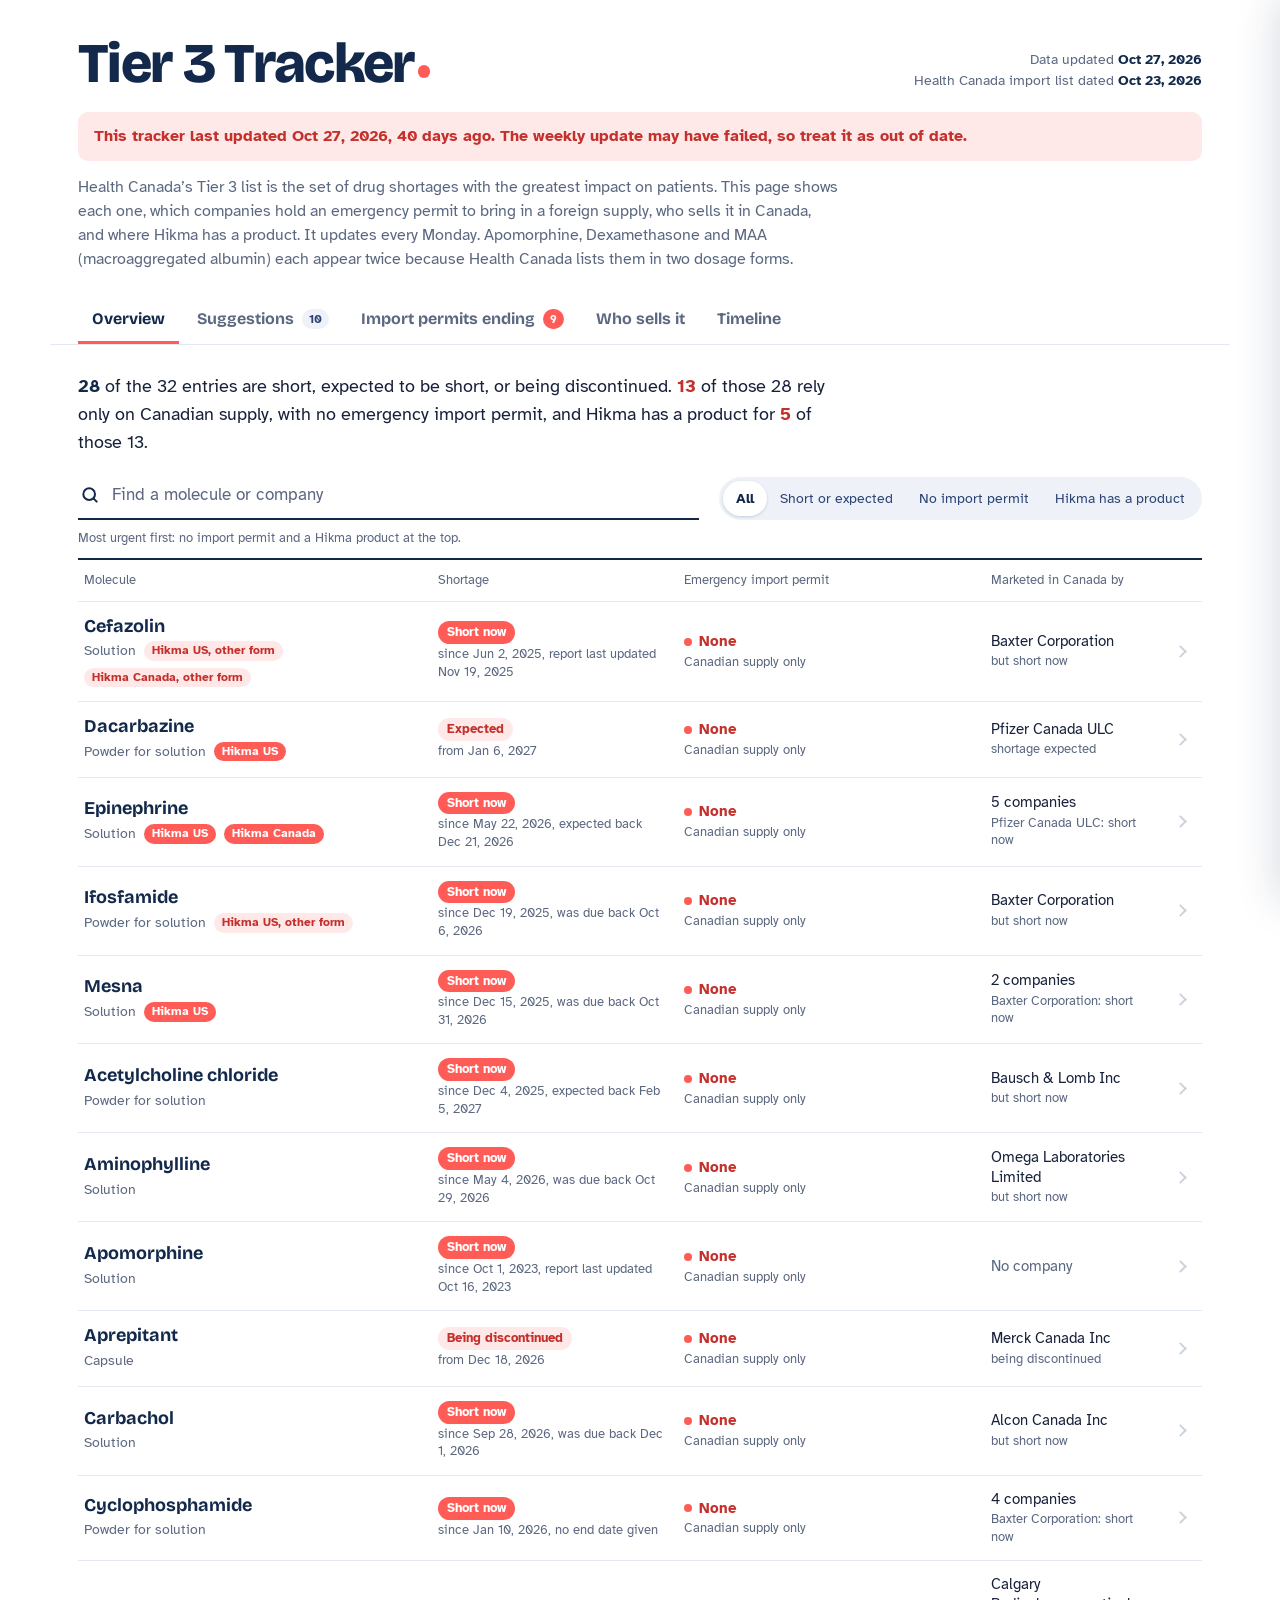
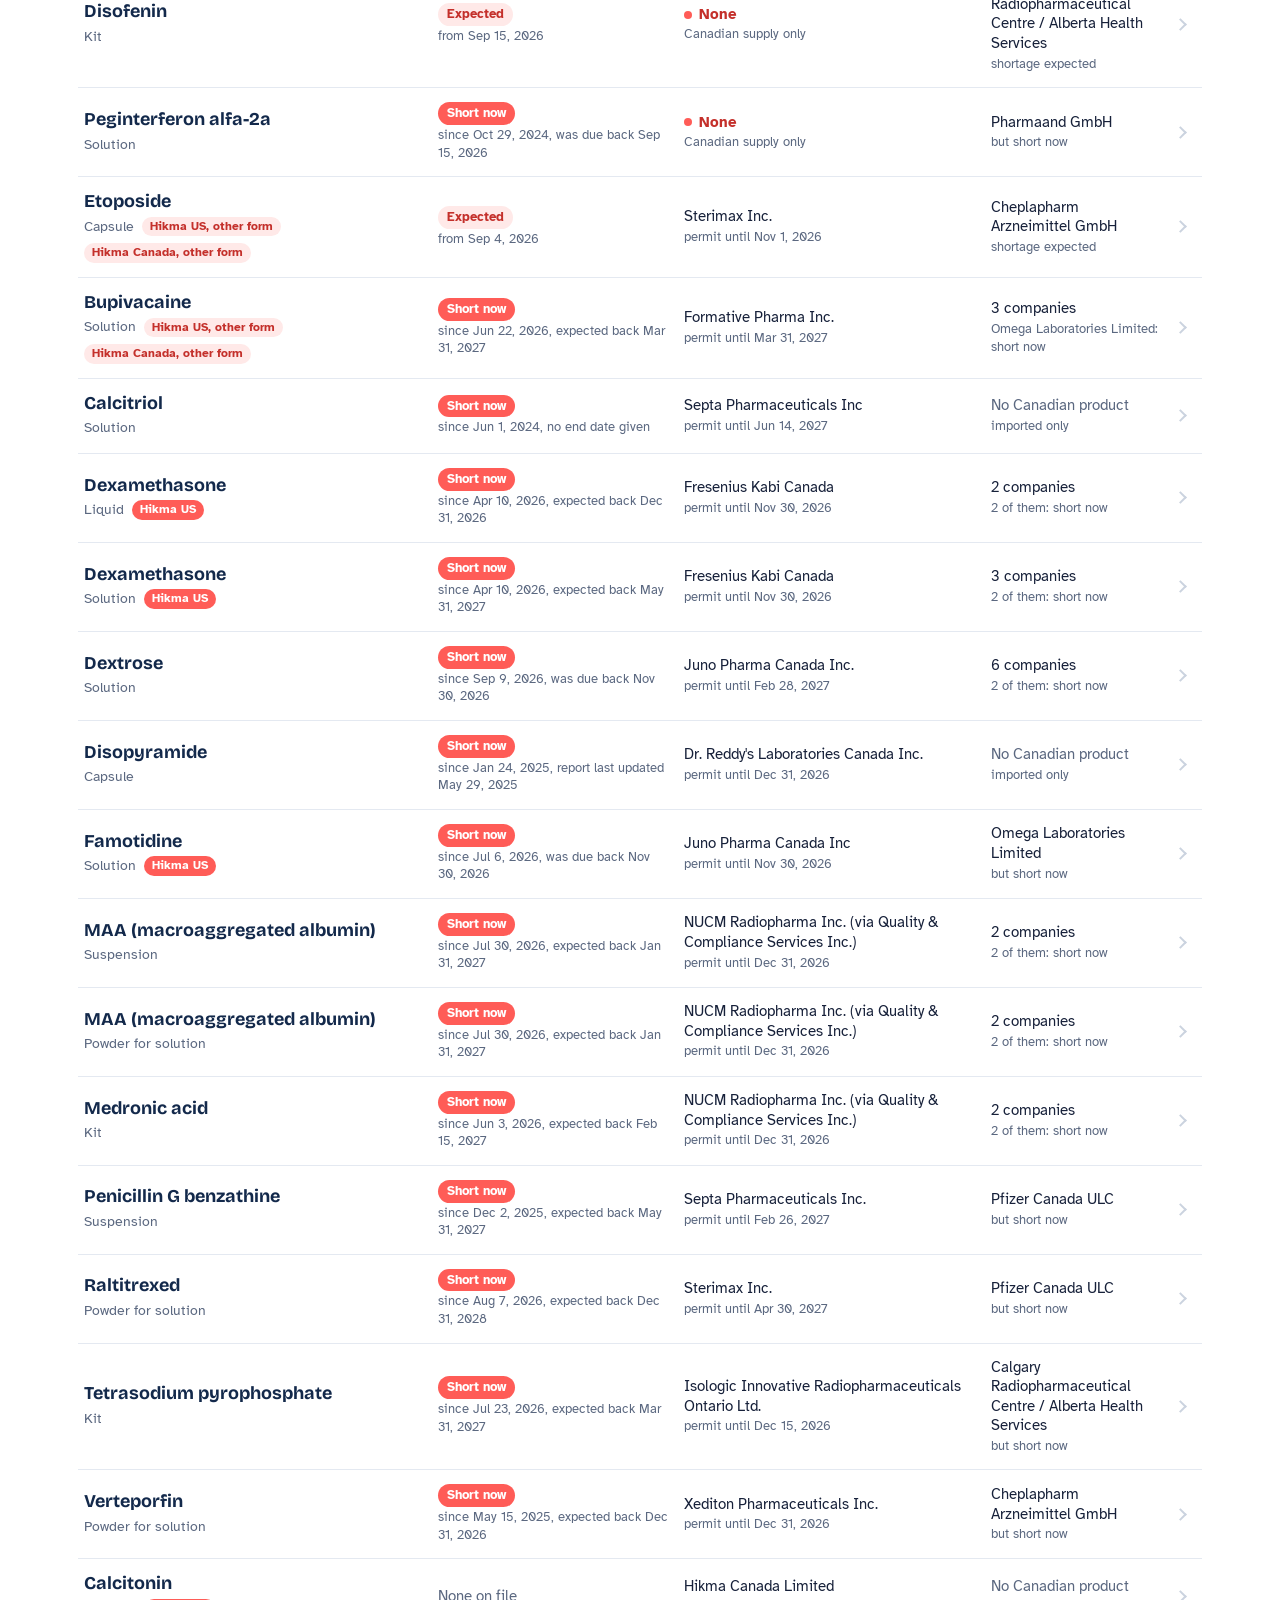
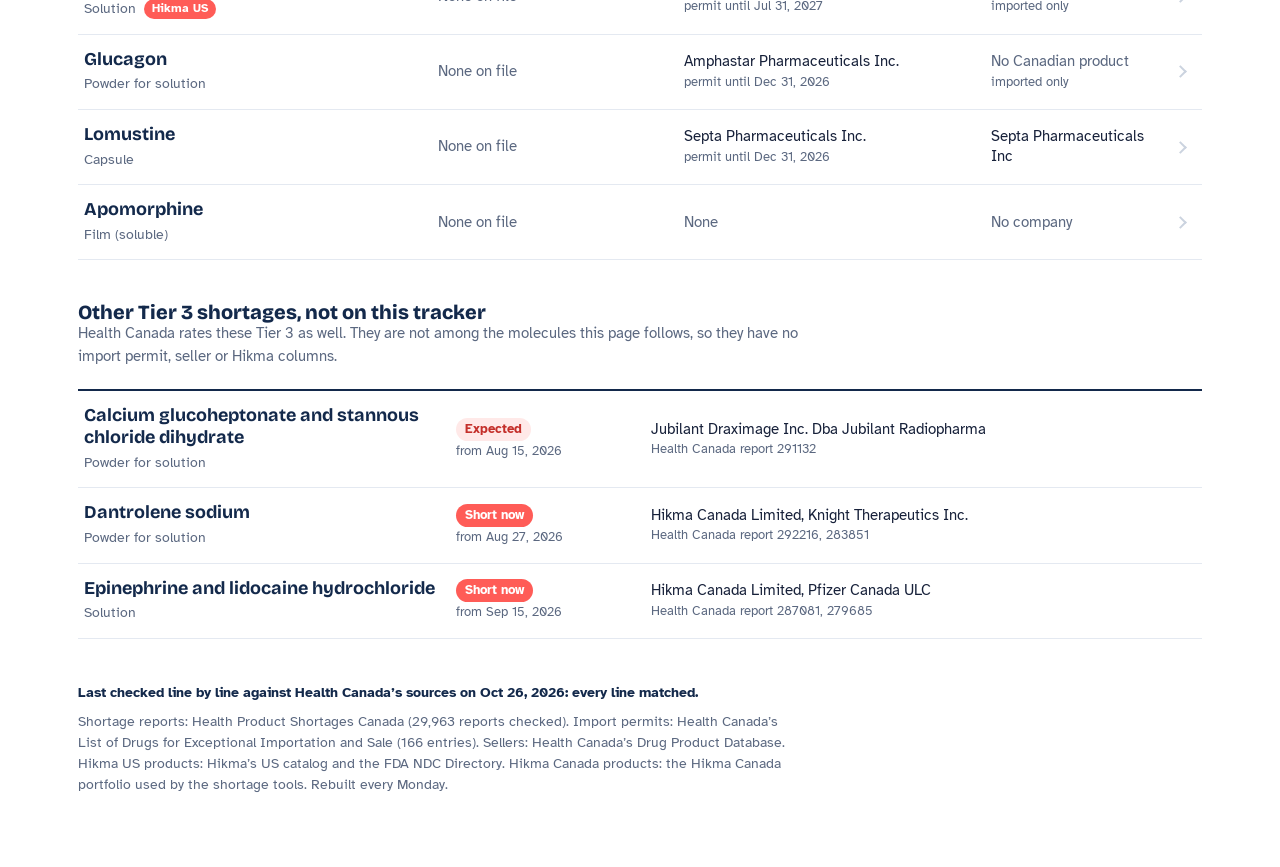
==== index.html @ f17294f3 "Update tracker 2026-10-27" ====
<!doctype html>
<html lang="en"><head><meta charset="utf-8">
<meta name="viewport" content="width=device-width,initial-scale=1">
<meta name="robots" content="noindex,nofollow">
<title>Tier 3 Tracker</title>
<link rel="preconnect" href="https://fonts.googleapis.com">
<link rel="preconnect" href="https://fonts.gstatic.com" crossorigin>
<link rel="stylesheet" href="https://fonts.googleapis.com/css2?family=Atkinson+Hyperlegible:wght@400;700&family=Bricolage+Grotesque:opsz,wght@12..96,500;12..96,700;12..96,800&display=swap">
<style>
/* Five views behind tabs, one job each: what is short, what to go after,
   which permits are running out, who already sells it, and the calendar.
   Hikma coral marks anything that needs action, Hikma blue carries the
   structure, the rest is white. Bricolage Grotesque for names and
   headings, Atkinson Hyperlegible for reading. Light only. */
:root{
--white:#ffffff;--navy:#13294b;--navy-2:#2b4475;--mist:#eef2f8;
--line:#e4e9f1;--coral:#ff5c57;--coral-ink:#c4302b;--coral-tint:#ffe9e8;
--ink:#17213a;--slate:#5b6880;--fog:#cbd3df;
--display:"Bricolage Grotesque","Segoe UI",system-ui,sans-serif;
--text:"Atkinson Hyperlegible","Segoe UI",system-ui,sans-serif;
--names:290px;color-scheme:light}
*{box-sizing:border-box}
html{background:var(--white)}
body{margin:0;background:var(--white);color:var(--ink);
font:16px/1.55 var(--text);-webkit-font-smoothing:antialiased}
button,input{font:inherit;color:inherit}
.page{max-width:1180px;margin:0 auto;padding:36px 28px 72px}

/* ---------- top ---------- */
.top{display:flex;flex-wrap:wrap;justify-content:space-between;
align-items:flex-end;gap:12px 24px}
h1{font:800 clamp(36px,5vw,56px)/1 var(--display);margin:0;
letter-spacing:-.03em;color:var(--navy)}
h1 .dot{display:inline-block;width:.22em;height:.22em;border-radius:50%;
background:var(--coral);margin-left:.06em;vertical-align:.08em}
.when{color:var(--slate);font-size:14px;text-align:right}
.when b{color:var(--navy)}
.stale{margin:20px 0 0;padding:12px 16px;border-radius:10px;
background:var(--coral-tint);color:var(--coral-ink);font-weight:700}

/* ---------- tabs ---------- */
.tabs{position:sticky;top:0;z-index:5;background:var(--white);
margin:24px -28px 0;padding:0 28px;border-bottom:1px solid var(--line);
display:flex;gap:4px;overflow-x:auto;scrollbar-width:none}
.tabs::-webkit-scrollbar{display:none}
.tab{border:0;background:none;padding:14px 14px 12px;cursor:pointer;
font:700 16px/1 var(--display);color:var(--slate);white-space:nowrap;
border-bottom:3px solid transparent;display:flex;align-items:center;gap:8px}
.tab:hover{color:var(--navy)}
.tab[aria-selected=true]{color:var(--navy);border-bottom-color:var(--coral)}
.tab:focus-visible{outline:2px solid var(--coral);outline-offset:-2px}
.n{font:700 12px/1 var(--text);background:var(--mist);color:var(--navy-2);
border-radius:999px;padding:4px 7px}
.n.hot{background:var(--coral);color:var(--white)}
.panel{padding-top:28px}
.lede{margin:0 0 20px;font-size:18px;max-width:64ch}
.lede b{color:var(--navy)}
.lede .hot{color:var(--coral-ink)}
.help{margin:-8px 0 22px;color:var(--slate);font-size:14.5px;max-width:72ch}

/* ---------- controls ---------- */
.tools{display:flex;flex-wrap:wrap;gap:12px 20px;align-items:center;
margin:0 0 14px}
.find{flex:1 1 260px;min-width:0;display:flex;align-items:center;gap:10px;
border-bottom:2px solid var(--navy);padding:4px 2px 8px}
.find svg{flex:none;color:var(--navy)}
.find input{border:0;outline:0;background:none;width:100%;font-size:17px}
.find input::placeholder{color:var(--slate)}
.find:focus-within{border-color:var(--coral)}
.seg{display:inline-flex;flex-wrap:wrap;background:var(--mist);
border-radius:999px;padding:4px}
.seg button{border:0;background:none;border-radius:999px;padding:7px 13px;
cursor:pointer;font-size:14px;color:var(--navy-2)}
.seg button[aria-pressed=true]{background:var(--white);color:var(--navy);
font-weight:700;box-shadow:0 1px 3px rgba(19,41,75,.18)}
.seg button:focus-visible{outline:2px solid var(--coral)}

/* ---------- overview list ---------- */
.list{border-top:2px solid var(--navy)}
.li{width:100%;border:0;background:none;text-align:left;cursor:pointer;
display:grid;grid-template-columns:minmax(0,2.2fr) minmax(0,1.5fr)
minmax(0,1.9fr) minmax(0,1.1fr) 20px;gap:16px;align-items:center;
padding:14px 6px;border-bottom:1px solid var(--line)}
.li:hover,.li:focus-visible{background:#f8fafd;outline:0}
.li:focus-visible{box-shadow:inset 3px 0 0 var(--coral)}
.li.head{cursor:default;padding:10px 6px;font-size:13px;color:var(--slate)}
.li.head:hover{background:none}
.name{font:700 18px/1.2 var(--display);color:var(--navy)}
.sub{font-size:14px;color:var(--slate);margin-top:3px;display:flex;
flex-wrap:wrap;gap:6px 8px;align-items:center}
.hk{font:700 11.5px/1 var(--text);color:var(--white);background:var(--coral);
border-radius:999px;padding:4px 8px}
.chev{width:9px;height:9px;border-right:2px solid var(--fog);
border-bottom:2px solid var(--fog);transform:rotate(-45deg)}
.li:hover .chev{border-color:var(--navy)}
.tag{display:inline-block;font-size:12.5px;font-weight:700;border-radius:999px;
padding:3px 9px;white-space:nowrap}
.tag.sh{background:var(--coral);color:var(--white)}
.tag.ex{background:var(--coral-tint);color:var(--coral-ink)}
.tag.ok{background:var(--navy);color:var(--white)}
.tag.dn{background:var(--mist);color:var(--slate)}
.t3{font-size:12.5px;color:var(--navy-2);font-weight:700;margin-left:6px}
.cell{font-size:14.5px;line-height:1.35}
.cell.hot{color:var(--coral-ink);font-weight:700}
.cell .muted{color:var(--slate)}
.none{padding:40px 0;color:var(--slate);font-size:17px}

/* ---------- suggestions ---------- */
.sug{display:grid;grid-template-columns:repeat(auto-fill,minmax(330px,1fr));
gap:18px}
.idea{border:1px solid var(--line);border-radius:16px;padding:20px 22px;
display:flex;flex-direction:column;gap:12px;background:var(--white)}
.idea{cursor:pointer;transition:border-color .15s,box-shadow .15s}
.idea:hover,.idea:focus-visible{border-color:var(--coral);
box-shadow:0 0 0 1px var(--coral);outline:none}
.idea-head{display:flex;justify-content:space-between;align-items:start;gap:12px}
.rank{font:800 15px/1 var(--display);color:var(--slate)}
.idea h3{margin:4px 0 0;font:800 24px/1.1 var(--display);color:var(--navy);
letter-spacing:-.01em}
.pts{text-align:right;flex:none}
.pts b{display:block;font:800 30px/1 var(--display);color:var(--coral-ink)}
.pts span{font-size:12.5px;color:var(--slate)}
.meter{height:6px;border-radius:999px;background:var(--mist);overflow:hidden}
.meter i{display:block;height:100%;background:var(--coral);border-radius:999px}
.why{margin:0;padding:0;list-style:none;display:grid;gap:6px;font-size:15px}
.why li{display:grid;grid-template-columns:18px 1fr;gap:8px}
.why li:before{content:"";width:8px;height:8px;border-radius:50%;
background:var(--coral);margin-top:8px}
.why li.mine:before{background:var(--navy)}
.open{align-self:flex-start;margin-top:auto;border:0;background:var(--mist);
color:var(--navy);font-weight:700;border-radius:999px;padding:8px 16px;
cursor:pointer}
.open:hover{background:var(--navy);color:var(--white)}

/* ---------- permits ---------- */
.permits{border-top:2px solid var(--navy)}
.pm{display:grid;grid-template-columns:120px minmax(0,2.4fr) minmax(0,1.4fr)
minmax(0,1fr);gap:18px;padding:16px 6px;border-bottom:1px solid var(--line);
align-items:start}
.pm .date b{display:block;font:800 22px/1.05 var(--display);color:var(--navy)}
.pm .date span{font-size:13px;color:var(--slate)}
.pm.soon .date b{color:var(--coral-ink)}
.pm .prod{font-weight:700;color:var(--navy)}
.pm .meta{font-size:14px;color:var(--slate);margin-top:2px}
.pm .left{font-size:14.5px}
.pm.gone{opacity:.65}

/* ---------- sellers ---------- */
.sell{border-top:2px solid var(--navy)}
.sell details{border-bottom:1px solid var(--line)}
.sell summary{list-style:none;cursor:pointer;display:grid;
grid-template-columns:minmax(0,1.6fr) minmax(0,2fr) 20px;gap:16px;
align-items:center;padding:14px 6px}
.sell summary::-webkit-details-marker{display:none}
.sell summary:hover{background:#f8fafd}
.sell summary:focus-visible{outline:2px solid var(--coral);outline-offset:-2px}
.sell details[open] .chev{transform:rotate(45deg)}
.count{font-size:15px}
.count b{color:var(--navy)}
.count.hot b{color:var(--coral-ink)}
.tbl{width:100%;border-collapse:collapse;margin:0 0 16px;font-size:14.5px}
.tbl th{text-align:left;font-weight:700;color:var(--slate);font-size:13px;
padding:8px 10px;border-bottom:1px solid var(--line)}
.tbl td{padding:9px 10px;border-bottom:1px solid var(--line);vertical-align:top}
.tbl tr:last-child td{border-bottom:0}
.wrapx{overflow-x:auto;padding:0 6px}

/* ---------- calendar ---------- */
.key{display:flex;flex-wrap:wrap;gap:8px 22px;font-size:13.5px;
color:var(--slate);margin:0 0 10px}
.key span{display:inline-flex;align-items:center;gap:8px}
.sw{display:inline-block;width:26px;height:10px;border-radius:3px}
.cal{position:relative;border-top:2px solid var(--navy)}
.cal-in{min-width:760px}
.axis,.lane{display:grid;grid-template-columns:var(--names) minmax(0,1fr)}
.axis{border-bottom:1px solid var(--line)}
.axis .lbl{font-size:13px;color:var(--slate);padding:10px 0 8px}
.ticks{position:relative;height:40px}
.tick{position:absolute;top:0;bottom:0;border-left:1px solid var(--line);
padding:10px 0 0 6px;font-size:12.5px;color:var(--slate);white-space:nowrap}
.tick.yr{border-left:2px solid var(--navy-2);color:var(--navy);font-weight:700}
.lane{width:100%;text-align:left;border:0;background:none;padding:0;
cursor:pointer;border-bottom:1px solid var(--line)}
.lane:hover,.lane:focus-visible{background:#f8fafd;outline:0}
.lane:focus-visible .who{box-shadow:inset 3px 0 0 var(--coral)}
.who{padding:12px 16px 12px 0;min-width:0}
.who .name{font-size:16.5px}
.track{position:relative;min-height:64px}
.grid{position:absolute;inset:0;pointer-events:none}
.grid i{position:absolute;top:0;bottom:0;border-left:1px solid var(--line)}
.grid i.yr{border-left:1px solid var(--fog)}
.bar{position:absolute;height:14px;border-radius:5px;top:16px;
transform-origin:left center;animation:grow .6s cubic-bezier(.2,.8,.2,1) both}
.bar.sh{background:var(--coral)}
.bar.ex{background:repeating-linear-gradient(135deg,var(--coral) 0 6px,
#ff8e8a 6px 12px)}
.bar.dn{background:var(--fog)}
.bar.tail{background:none;border:2px dashed var(--coral);border-left:0;
box-sizing:border-box;border-radius:0 5px 5px 0}
.bar.past{border-top-right-radius:0;border-bottom-right-radius:0}
.endlbl{position:absolute;transform:translate(6px,-1px);z-index:3;
font:700 11.5px/1 var(--text);color:var(--coral-ink);background:var(--white);
padding:3px 6px;border-radius:5px;white-space:nowrap;pointer-events:none;
box-shadow:0 0 0 1px var(--line)}
.endlbl.left{transform:translate(calc(-100% - 6px),-1px)}
.endlbl.im{font-size:11px;font-weight:600;color:var(--navy);padding:2px 5px}
.track{min-height:70px}
.bar.cut{border-top-left-radius:0;border-bottom-left-radius:0}
.bar.im{height:8px;background:var(--navy);border-radius:999px}
.bar.im.soon{background:linear-gradient(90deg,var(--navy) 70%,var(--coral))}
.bar.im.old{background:var(--fog)}
.today{position:absolute;top:0;bottom:0;width:0;
border-left:2px solid var(--coral);z-index:2;pointer-events:none}
.today b{position:absolute;bottom:-11px;left:-24px;width:48px;text-align:center;
font:700 12px/1 var(--text);color:var(--white);background:var(--coral);
border-radius:999px;padding:5px 0}
@keyframes grow{from{transform:scaleX(0)}to{transform:scaleX(1)}}

/* ---------- drawer ---------- */
.shade{position:fixed;inset:0;background:rgba(19,41,75,.28);opacity:0;
pointer-events:none;transition:opacity .2s;z-index:9}
.shade.on{opacity:1;pointer-events:auto}
.drawer{position:fixed;top:0;right:0;bottom:0;width:min(540px,100%);
background:var(--white);z-index:10;transform:translateX(102%);
transition:transform .28s cubic-bezier(.2,.8,.2,1);overflow-y:auto;
box-shadow:-12px 0 40px rgba(19,41,75,.18);
padding:28px 28px calc(40px + env(safe-area-inset-bottom,0px))}
.drawer.on{transform:none}
.close{position:absolute;top:18px;right:18px;width:40px;height:40px;
border-radius:50%;border:0;background:var(--mist);cursor:pointer;
font-size:22px;line-height:1;color:var(--navy)}
.drawer h2{font:800 34px/1 var(--display);color:var(--navy);
margin:6px 48px 4px 0;letter-spacing:-.02em}
.verdict{margin:18px 0 0;padding:14px 16px;border-radius:12px;
background:var(--mist);color:var(--navy);font-weight:700}
.verdict.gap{background:var(--coral-tint);color:var(--coral-ink)}
.drawer h3{font:700 19px/1.2 var(--display);color:var(--navy);margin:28px 0 10px}
.item{padding:12px 0;border-top:1px solid var(--line)}
.item:last-child{border-bottom:1px solid var(--line)}
.row1{display:flex;justify-content:space-between;gap:12px;align-items:baseline}
.item b{color:var(--navy)}
.item .meta{font-size:14px;color:var(--slate);margin-top:2px}
.muted{color:var(--slate)}

footer{margin-top:44px;color:var(--slate);font-size:13.5px;max-width:80ch}
footer details{margin-top:8px}
footer summary{cursor:pointer}

@media (max-width:820px){
.page{padding:24px 16px 56px}
.tabs{margin:20px -16px 0;padding:0 16px}
.when{text-align:left}
.li{grid-template-columns:minmax(0,1fr) 20px;gap:6px 12px}
.li>.cell{grid-column:1}
.li.head{display:none}
.chev{grid-row:1/span 4;grid-column:2}
.pm{grid-template-columns:96px minmax(0,1fr)}
.pm .left,.pm .imp{grid-column:2}
.sell summary{grid-template-columns:minmax(0,1fr) 20px}
.sell summary .count{grid-column:1}
.sell summary .chev{grid-row:1/span 2;grid-column:2}
:root{--names:150px}
.cal{overflow-x:auto}
.drawer{top:auto;height:88vh;width:100%;border-radius:18px 18px 0 0;
transform:translateY(102%)}
}
@media (prefers-reduced-motion:reduce){
.bar{animation:none}.drawer,.shade{transition:none}}
.intro{margin:14px 0 22px;max-width:76ch;font-size:15.5px;color:var(--slate)}
.hk.soft{background:var(--coral-tint);color:var(--coral-ink)}
.sortnote{margin:-6px 0 10px;font-size:13px;color:var(--slate)}
.gapword{display:inline-flex;align-items:center;gap:7px;font-weight:700;
color:var(--coral-ink)}
.gapword i{width:8px;height:8px;border-radius:50%;background:var(--coral)}
.small{font-size:13px;color:var(--slate);margin-top:2px}
.act{margin:0;font:700 16px/1.3 var(--display);color:var(--navy)}
details.how,details.others{margin:0 0 20px;font-size:14.5px;color:var(--slate)}
details.others{margin-top:28px}
details.how summary,details.others summary,details.sub2 summary{cursor:pointer;
font-weight:700;color:var(--navy)}
details.how p{max-width:76ch}
details.others .list{margin-top:12px}
.li.li3{grid-template-columns:minmax(0,1.4fr) minmax(0,.7fr) minmax(0,2fr) 20px}
details.sub2{margin:4px 0 16px}
details.sub2 summary{padding:6px;font-size:14px}
.check{display:inline-flex;align-items:center;gap:8px;font-size:14.5px;
cursor:pointer}
.check input{width:18px;height:18px;accent-color:var(--navy)}
.warnline{font-size:13px;font-weight:700;color:var(--coral-ink);margin-top:4px}
.pad{padding:0 6px 16px}
.audit{margin:0 0 8px;font-weight:700;color:var(--navy)}
.audit.bad{color:var(--coral-ink)}
.imp-line{font-size:13.5px;color:var(--navy);margin-top:3px}
.unw{margin-top:40px}
.unw h3{font:800 20px/1.2 var(--display);color:var(--navy);margin:0 0 6px}
.li.static{cursor:default}
.li.static:hover{background:none}
.lab{color:var(--navy)}
</style></head><body>
<main class="page">
<div class="top">
<h1>Tier 3 Tracker<span class="dot" aria-hidden="true"></span></h1>
<div class="when" id="when"></div>
</div>
<div id="stale"></div>
<p class="intro" id="intro"></p>
<nav class="tabs" role="tablist" aria-label="Views" id="tabs"></nav>
<section class="panel" id="panel" role="tabpanel"></section>
<footer id="foot"></footer>
</main>
<div class="shade" id="shade"></div>
<aside class="drawer" id="drawer" aria-hidden="true" aria-label="Molecule details">
<button class="close" id="close" aria-label="Close">&times;</button>
<div id="dbody"></div>
</aside>

<script>
var DATA = {"run_date": "2026-10-27", "issued": "2026-10-23", "rows": [{"i": 0, "name": "Acetylcholine chloride", "forms": "Powder for solution", "hikma_us": "", "hikma_form": "", "hikma_ca": "No", "status": "Actual shortage", "tier3": "Yes", "companies": "BAUSCH & LOMB INC", "start": "2025-12-04", "end": "2027-02-05", "open": 1, "stage": "", "notes": "", "changed": "", "reports": [{"Molecule": "Acetylcholine chloride (powder for solution)", "Status": "Actual shortage", "Tier 3": "Yes", "Company": "BAUSCH & LOMB INC", "Brand name": "MIOCHOL-E", "Strength": "20MG", "Dosage form": "Powder For Solution", "Form match": "Yes", "DIN": "02133326", "Start date": "2025-12-04", "End date": "2027-02-05", "Updated": "2026-10-13", "Report ID": "272933"}], "imports": [], "market": [{"company": "BAUSCH & LOMB INC", "brand": "MIOCHOL-E", "din": "02133326", "strength": "20 MG/VIAL", "form": "POWDER FOR SOLUTION", "route": "OPHTHALMIC", "status": "Marketed", "since": "2011-10-05", "form_match": true}], "market_known": true, "hikma_ca_lines": [], "hikma_ca_state": "", "score": 6, "reasons": ["Short now", "Health Canada rates the shortage Tier 3, its highest impact level", "No emergency import permit, so the short Canadian supply is the only supply", "Only one company markets it in Canada: Bausch & Lomb Inc"], "action": "No Hikma product"}, {"i": 1, "name": "MAA (macroaggregated albumin)", "forms": "Suspension", "hikma_us": "", "hikma_form": "", "hikma_ca": "No", "status": "Actual shortage", "tier3": "Yes", "companies": "CALGARY RADIOPHARMACEUTICAL CENTRE / ALBERTA HEALTH SERVICES, JUBILANT DRAXIMAGE INC. DBA JUBILANT RADIOPHARMA", "start": "2026-07-23", "end": "2027-01-31", "open": 2, "stage": "", "notes": "", "changed": "", "reports": [{"Molecule": "MAA (macroaggregated albumin) (suspension)", "Status": "Actual shortage", "Tier 3": "Yes", "Company": "CALGARY RADIOPHARMACEUTICAL CENTRE / ALBERTA HEALTH SERVICES", "Brand name": "STANNOUS MAA KIT", "Strength": "2.1MG", "Dosage form": "Suspension Kit", "Form match": "Yes", "DIN": "02360845", "Start date": "2026-07-23", "End date": "2026-11-30", "Updated": "2026-09-03", "Report ID": "290505"}, {"Molecule": "MAA (macroaggregated albumin) (suspension)", "Status": "Actual shortage", "Tier 3": "Yes", "Company": "JUBILANT DRAXIMAGE INC. DBA JUBILANT RADIOPHARMA", "Brand name": "DRAXIMAGE MAA", "Strength": "2.5MG", "Dosage form": "Powder For Solution", "Form match": "Yes", "DIN": "02329417", "Start date": "2026-07-30", "End date": "2027-01-31", "Updated": "2026-10-05", "Report ID": "291124"}], "imports": [{"product": "Macrosalb Medi-Radiopharma 2.5 mg kit for radiopharmaceutical preparation, Macroaggregated human albumin", "importer": "Quality & Compliance Services Inc. on behalf of NUCM Radiopharma Inc.", "origin": "Hungary, European Medicines Agency, OGYI-T-24216/01", "added": "2026-10-02", "cutoff": "2026-12-31", "cutoff_raw": "December 31, 2026", "state": "Active", "part": "Part 1", "unsure": false}], "market": [{"company": "CALGARY RADIOPHARMACEUTICAL CENTRE / ALBERTA HEALTH SERVICES", "brand": "STANNOUS MAA KIT", "din": "02360845", "strength": "2.1 MG/ML", "form": "SUSPENSION, KIT", "route": "INTRAVENOUS", "status": "Marketed", "since": "2019-04-01", "form_match": true}, {"company": "JUBILANT DRAXIMAGE INC. DBA JUBILANT RADIOPHARMA", "brand": "DRAXIMAGE MAA", "din": "02329417", "strength": "2.5 MG/VIAL", "form": "POWDER FOR SOLUTION", "route": "INTRAVENOUS", "status": "Marketed", "since": "2018-08-21", "form_match": true}], "market_known": true, "hikma_ca_lines": [], "hikma_ca_state": "", "score": 3, "reasons": ["Short now", "Health Canada rates the shortage Tier 3, its highest impact level"], "action": "No Hikma product"}, {"i": 2, "name": "Aminophylline", "forms": "Solution", "hikma_us": "", "hikma_form": "", "hikma_ca": "No", "status": "Actual shortage", "tier3": "Yes", "companies": "OMEGA LABORATORIES LIMITED, OMEGA LABORATORIES LTD", "start": "2017-06-28", "end": "2026-10-29", "open": 2, "stage": "", "notes": "", "changed": "", "reports": [{"Molecule": "Aminophylline (solution)", "Status": "Actual shortage", "Tier 3": "No", "Company": "OMEGA LABORATORIES LTD", "Brand name": "AMINOPHYLLINE INJ 50MG/ML", "Strength": "50MG", "Dosage form": "Solution", "Form match": "Yes", "DIN": "00582654", "Start date": "2017-06-28", "End date": "", "Updated": "2018-06-14", "Report ID": "19903"}, {"Molecule": "Aminophylline (solution)", "Status": "Actual shortage", "Tier 3": "Yes", "Company": "OMEGA LABORATORIES LIMITED", "Brand name": "AMINOPHYLLINE INJ 25MG/ML", "Strength": "25MG", "Dosage form": "Solution", "Form match": "Yes", "DIN": "00582662", "Start date": "2026-05-04", "End date": "2026-10-29", "Updated": "2026-10-21", "Report ID": "284545"}], "imports": [{"product": "Aminophylline Injection, Aminophylline", "importer": "Juno Pharma Canada Inc.", "origin": "United Kingdom, Medicines and Healthcare Product Regulatory Agency (MHRA), PL 01502/0009R", "added": "2026-06-23", "cutoff": "2026-08-30", "cutoff_raw": "August 30, 2026", "state": "Expired", "part": "Part 1", "unsure": false}, {"product": "Aminophylline Injection, aminophylline hydrate", "importer": "Septa Pharmaceuticals Inc.", "origin": "UK, MHRA PL 12762/0559", "added": "2024-04-26", "cutoff": "2024-07-31", "cutoff_raw": "July 31, 2024", "state": "Expired", "part": "Part 1", "unsure": false}, {"product": "Aminophylline Injection, aminophylline dihydrate", "importer": "Juno Pharmaceuticals Corp.", "origin": "Greece, National Organization for Medicines, 40869/09/03-03-2010 GR", "added": "2024-04-18", "cutoff": "2024-07-31", "cutoff_raw": "July 31, 2024", "state": "Expired", "part": "Part 1", "unsure": false}], "market": [{"company": "OMEGA LABORATORIES LIMITED", "brand": "AMINOPHYLLINE INJ 25MG/ML", "din": "00582662", "strength": "25 MG/ML", "form": "SOLUTION", "route": "INTRAVENOUS", "status": "Marketed", "since": "1984-12-31", "form_match": true}, {"company": "PFIZER CANADA ULC", "brand": "AMINOPHYLLINE INJECTION USP", "din": "00497193", "strength": "25 MG/ML", "form": "SOLUTION", "route": "INTRAVENOUS", "status": "Dormant", "since": "2024-05-09", "form_match": true}], "market_known": true, "hikma_ca_lines": [], "hikma_ca_state": "", "score": 4, "reasons": ["Short now, but expected to end Oct 29, in 2 days", "Health Canada rates the shortage Tier 3, its highest impact level", "No emergency import permit, so the short Canadian supply is the only supply", "Only one company markets it in Canada: Omega Laboratories Limited"], "action": "No Hikma product"}, {"i": 3, "name": "Apomorphine", "forms": "Film (soluble)", "hikma_us": "", "hikma_form": "", "hikma_ca": "No", "status": "No report found", "tier3": "", "companies": "", "start": "", "end": "", "open": 0, "stage": "", "notes": "", "changed": "", "reports": [], "imports": [], "market": [], "market_known": true, "hikma_ca_lines": [], "hikma_ca_state": "", "score": 0, "reasons": [], "action": "No Hikma product"}, {"i": 4, "name": "Apomorphine", "forms": "Solution", "hikma_us": "", "hikma_form": "", "hikma_ca": "No", "status": "Actual shortage", "tier3": "Yes", "companies": "PALADIN LABS INC.", "start": "2023-10-01", "end": "", "open": 2, "stage": "", "notes": "", "changed": "", "reports": [{"Molecule": "Apomorphine (solution)", "Status": "Actual shortage", "Tier 3": "No", "Company": "PALADIN LABS INC.", "Brand name": "MOVAPO", "Strength": "10MG", "Dosage form": "Solution", "Form match": "Yes", "DIN": "02459132", "Start date": "2023-10-01", "End date": "", "Updated": "2023-10-16", "Report ID": "207114"}, {"Molecule": "Apomorphine (solution)", "Status": "To be discontinued", "Tier 3": "Yes", "Company": "PALADIN LABS INC.", "Brand name": "MOVAPO", "Strength": "10MG", "Dosage form": "Solution", "Form match": "Yes", "DIN": "02459132", "Start date": "2023-10-31", "End date": "", "Updated": "2023-11-17", "Report ID": "207624"}], "imports": [{"product": "APO-go Pen, Apomorphine Hydrochloride", "importer": "Aguettant Canada Inc.", "origin": "United Kingdom, Medicines and Healthcare Products Regulatory Agency, PL 04483/0073", "added": "2025-12-15", "cutoff": "2026-10-22", "cutoff_raw": "October 22, 2026", "state": "Expired", "part": "Part 1", "unsure": false}, {"product": "APO-go Pen, Apomorphine Hydrochloride", "importer": "Accuristix", "origin": "United Kingdom, Medicines and Healthcare Products Regulatory Agency, PL 04483/0073", "added": "2023-12-11", "cutoff": "2024-12-31", "cutoff_raw": "December 31, 2024", "state": "Expired", "part": "Part 1", "unsure": false}], "market": [], "market_known": true, "hikma_ca_lines": [], "hikma_ca_state": "", "score": 4, "reasons": ["Health Canada still lists it as short, but no report has been updated since Oct 2023", "Health Canada rates the shortage Tier 3, its highest impact level", "No emergency import permit, so the short Canadian supply is the only supply", "No company markets it in Canada"], "action": "No Hikma product"}, {"i": 5, "name": "Aprepitant", "forms": "Capsule", "hikma_us": "", "hikma_form": "", "hikma_ca": "No", "status": "To be discontinued", "tier3": "Yes", "companies": "MERCK CANADA INC", "start": "2026-12-18", "end": "", "open": 3, "stage": "", "notes": "", "changed": "", "reports": [{"Molecule": "Aprepitant (capsule)", "Status": "To be discontinued", "Tier 3": "Yes", "Company": "MERCK CANADA INC", "Brand name": "EMEND", "Strength": "80MG", "Dosage form": "Capsule", "Form match": "Yes", "DIN": "02298791", "Start date": "2026-12-18", "End date": "", "Updated": "2026-07-16", "Report ID": "275220"}, {"Molecule": "Aprepitant (capsule)", "Status": "To be discontinued", "Tier 3": "Yes", "Company": "MERCK CANADA INC", "Brand name": "EMEND TRI-PACK", "Strength": "80MG 125MG", "Dosage form": "Capsule Kit", "Form match": "Yes", "DIN": "02298813", "Start date": "2027-02-26", "End date": "", "Updated": "2026-07-16", "Report ID": "275233"}, {"Molecule": "Aprepitant (capsule)", "Status": "To be discontinued", "Tier 3": "Yes", "Company": "MERCK CANADA INC", "Brand name": "EMEND", "Strength": "125MG", "Dosage form": "Capsule", "Form match": "Yes", "DIN": "02298805", "Start date": "2027-04-30", "End date": "", "Updated": "2026-07-16", "Report ID": "275223"}], "imports": [], "market": [{"company": "MERCK CANADA INC", "brand": "EMEND", "din": "02298805", "strength": "125 MG", "form": "CAPSULE", "route": "ORAL", "status": "Marketed", "since": "2007-09-24", "form_match": true}, {"company": "MERCK CANADA INC", "brand": "EMEND", "din": "02298791", "strength": "80 MG", "form": "CAPSULE", "route": "ORAL", "status": "Marketed", "since": "2007-09-24", "form_match": true}], "market_known": true, "hikma_ca_lines": [], "hikma_ca_state": "", "score": 5, "reasons": ["Being discontinued from Dec 18, 2026", "Health Canada rates the shortage Tier 3, its highest impact level", "No emergency import permit, so the short Canadian supply is the only supply", "Only one company markets it in Canada: Merck Canada Inc"], "action": "No Hikma product"}, {"i": 6, "name": "Bupivacaine", "forms": "Solution", "hikma_us": "Bupivacaine HCl Injection, 8 SKUs (25 mg/10 mL to 250 mg/50 mL)", "hikma_form": "plain bupivacaine, not the spinal kind in dextrose", "hikma_ca": "Yes", "status": "Actual shortage", "tier3": "Yes", "companies": "FORMATIVE PHARMA INC., OMEGA LABORATORIES LIMITED, STERIMAX INC", "start": "2026-06-22", "end": "2027-03-31", "open": 3, "stage": "", "notes": "", "changed": "", "reports": [{"Molecule": "Bupivacaine (solution)", "Status": "Actual shortage", "Tier 3": "Yes", "Company": "OMEGA LABORATORIES LIMITED", "Brand name": "BUPIVACAINE HYDROCHLORIDE IN DEXTROSE INJECTION USP", "Strength": "7.5MG", "Dosage form": "Solution", "Form match": "Yes", "DIN": "02512424", "Start date": "2026-06-22", "End date": "2027-03-31", "Updated": "2026-09-11", "Report ID": "288791"}, {"Molecule": "Bupivacaine (solution)", "Status": "To be discontinued", "Tier 3": "No", "Company": "STERIMAX INC", "Brand name": "BUPIVACAINE HYDROCHLORIDE IN DEXTROSE INJECTION USP", "Strength": "7.5MG", "Dosage form": "Solution", "Form match": "Yes", "DIN": "02460645", "Start date": "2026-06-30", "End date": "", "Updated": "2025-12-11", "Report ID": "274162"}, {"Molecule": "Bupivacaine (solution)", "Status": "Anticipated shortage", "Tier 3": "Yes", "Company": "FORMATIVE PHARMA INC.", "Brand name": "BUPIVACAINE HYDROCHLORIDE IN DEXTROSE INJECTION USP", "Strength": "7.5MG", "Dosage form": "Solution", "Form match": "Yes", "DIN": "02536714", "Start date": "2026-12-01", "End date": "", "Updated": "2026-09-21", "Report ID": "289841"}, {"Molecule": "Bupivacaine (solution)", "Status": "Actual shortage", "Tier 3": "No", "Company": "PFIZER CANADA INC", "Brand name": "MARCAINE", "Strength": "2.5MG", "Dosage form": "Solution", "Form match": "Other form", "DIN": "02305895", "Start date": "2018-01-31", "End date": "", "Updated": "2018-02-08", "Report ID": "30195"}, {"Molecule": "Bupivacaine (solution)", "Status": "Actual shortage", "Tier 3": "No", "Company": "PFIZER CANADA INC", "Brand name": "MARCAINE", "Strength": "5.0MG", "Dosage form": "Solution", "Form match": "Other form", "DIN": "02241919", "Start date": "2018-02-21", "End date": "", "Updated": "2019-06-12", "Report ID": "32865"}, {"Molecule": "Bupivacaine (solution)", "Status": "Actual shortage", "Tier 3": "No", "Company": "PFIZER CANADA INC", "Brand name": "MARCAINE", "Strength": "2.5MG", "Dosage form": "Solution", "Form match": "Other form", "DIN": "02241918", "Start date": "2018-03-20", "End date": "", "Updated": "2019-06-12", "Report ID": "40787"}, {"Molecule": "Bupivacaine (solution)", "Status": "Actual shortage", "Tier 3": "No", "Company": "PFIZER CANADA INC", "Brand name": "MARCAINE", "Strength": "2.5MG", "Dosage form": "Solution", "Form match": "Other form", "DIN": "02241918", "Start date": "2018-03-30", "End date": "", "Updated": "2019-06-12", "Report ID": "40793"}, {"Molecule": "Bupivacaine (solution)", "Status": "Actual shortage", "Tier 3": "No", "Company": "PFIZER CANADA INC", "Brand name": "MARCAINE", "Strength": "5.0MG", "Dosage form": "Solution", "Form match": "Other form", "DIN": "02241919", "Start date": "2019-01-09", "End date": "", "Updated": "2019-01-10", "Report ID": "56518"}, {"Molecule": "Bupivacaine (solution)", "Status": "Actual shortage", "Tier 3": "No", "Company": "PFIZER CANADA ULC", "Brand name": "MARCAINE", "Strength": "150MG", "Dosage form": "Solution Solution", "Form match": "Other form", "DIN": "02241917", "Start date": "2025-03-30", "End date": "", "Updated": "2026-08-04", "Report ID": "290610"}], "imports": [{"product": "Bupisen iperbarica 7,5 mg/ml soluzione iniettabile, Bupivacaine Hydrochloride", "importer": "Formative Pharma Inc.", "origin": "Italy, Italian Medicines Agency, MA No. 034171215", "added": "2026-09-18", "cutoff": "2027-03-31", "cutoff_raw": "March 31, 2027", "state": "Active", "part": "Part 1", "unsure": false}], "market": [{"company": "FORMATIVE PHARMA INC.", "brand": "BUPIVACAINE HYDROCHLORIDE IN DEXTROSE INJECTION USP", "din": "02536714", "strength": "7.5 MG/ML", "form": "SOLUTION", "route": "INTRASPINAL", "status": "Marketed", "since": "2024-03-19", "form_match": true}, {"company": "OMEGA LABORATORIES LIMITED", "brand": "BUPIVACAINE HYDROCHLORIDE IN DEXTROSE INJECTION USP", "din": "02512424", "strength": "7.5 MG/ML", "form": "SOLUTION", "route": "INTRASPINAL", "status": "Marketed", "since": "2021-10-02", "form_match": true}, {"company": "STERIMAX INC", "brand": "BUPIVACAINE HYDROCHLORIDE IN DEXTROSE INJECTION USP", "din": "02460645", "strength": "7.5 MG/ML", "form": "SOLUTION", "route": "INTRASPINAL", "status": "Marketed", "since": "2018-03-13", "form_match": true}, {"company": "ASPEN PHARMACARE CANADA INC.", "brand": "SENSORCAINE", "din": "01976141", "strength": "2.5 MG/ML", "form": "SOLUTION", "route": "EPIDURAL, BLOCK/INFILTRATION", "status": "Marketed", "since": "2018-06-20", "form_match": false}, {"company": "ASPEN PHARMACARE CANADA INC.", "brand": "SENSORCAINE", "din": "01976168", "strength": "5 MG/ML", "form": "SOLUTION", "route": "EPIDURAL, BLOCK/INFILTRATION", "status": "Marketed", "since": "2018-06-09", "form_match": false}, {"company": "BAXTER CORPORATION", "brand": "BUPIVACAINE HYDROCHLORIDE INJECTION, USP", "din": "02488930", "strength": "7.5 MG/ML", "form": "SOLUTION", "route": "EPIDURAL, RETROBULBAR", "status": "Marketed", "since": "2022-08-15", "form_match": false}, {"company": "PFIZER CANADA ULC", "brand": "MARCAINE", "din": "02241917", "strength": "150 MG/20 ML", "form": "SOLUTION", "route": "RETROBULBAR, EPIDURAL", "status": "Marketed", "since": "2019-06-21", "form_match": false}, {"company": "PFIZER CANADA ULC", "brand": "MARCAINE", "din": "02305909", "strength": "250 MG/50 ML", "form": "SOLUTION", "route": "BLOCK/INFILTRATION", "status": "Marketed", "since": "2019-06-06", "form_match": false}, {"company": "STERIMAX INC", "brand": "BUPIVACAINE INJECTION BP", "din": "02443686", "strength": "2.5 MG/ML", "form": "SOLUTION", "route": "EPIDURAL, BLOCK/INFILTRATION", "status": "Marketed", "since": "2016-05-20", "form_match": false}, {"company": "STERIMAX INC", "brand": "BUPIVACAINE INJECTION BP", "din": "02443694", "strength": "5 MG/ML", "form": "SOLUTION", "route": "EPIDURAL, BLOCK/INFILTRATION", "status": "Marketed", "since": "2016-05-20", "form_match": false}, {"company": "AURO PHARMA INC", "brand": "BUPIVACAINE HEAVY INJECTION BP", "din": "02470616", "strength": "15 MG/2 ML", "form": "SOLUTION", "route": "INTRASPINAL", "status": "Approved, not yet marketed", "since": "2017-12-11", "form_match": true}, {"company": "EUGIA PHARMA INC.", "brand": "BUPIVACAINE HEAVY INJECTION BP", "din": "02535351", "strength": "15 MG/2 ML", "form": "SOLUTION", "route": "INTRASPINAL", "status": "Approved, not yet marketed", "since": "2023-02-10", "form_match": true}, {"company": "AURO PHARMA INC", "brand": "BUPIVACAINE INJECTION BP", "din": "02457547", "strength": "2.5 MG/ML", "form": "SOLUTION", "route": "EPIDURAL, BLOCK/INFILTRATION", "status": "Approved, not yet marketed", "since": "2016-09-15", "form_match": false}, {"company": "AURO PHARMA INC", "brand": "BUPIVACAINE INJECTION BP", "din": "02457555", "strength": "5 MG/ML", "form": "SOLUTION", "route": "EPIDURAL, BLOCK/INFILTRATION", "status": "Approved, not yet marketed", "since": "2016-09-15", "form_match": false}, {"company": "BAXTER CORPORATION", "brand": "BUPIVACAINE HYDROCHLORIDE INJECTION, USP", "din": "02488914", "strength": "2.5 MG/ML", "form": "SOLUTION", "route": "EPIDURAL, BLOCK/INFILTRATION", "status": "Approved, not yet marketed", "since": "2019-05-23", "form_match": false}, {"company": "BAXTER CORPORATION", "brand": "BUPIVACAINE HYDROCHLORIDE INJECTION, USP", "din": "02488922", "strength": "5 MG/ML", "form": "SOLUTION", "route": "BLOCK/INFILTRATION, EPIDURAL", "status": "Approved, not yet marketed", "since": "2019-05-23", "form_match": false}, {"company": "EUGIA PHARMA INC.", "brand": "BUPIVACAINE INJECTION BP", "din": "02539772", "strength": "2.5 MG/ML", "form": "SOLUTION", "route": "EPIDURAL, BLOCK/INFILTRATION", "status": "Approved, not yet marketed", "since": "2023-07-21", "form_match": false}, {"company": "EUGIA PHARMA INC.", "brand": "BUPIVACAINE INJECTION BP", "din": "02539780", "strength": "5 MG/ML", "form": "SOLUTION", "route": "BLOCK/INFILTRATION, EPIDURAL", "status": "Approved, not yet marketed", "since": "2023-07-21", "form_match": false}, {"company": "FORMATIVE PHARMA INC.", "brand": "BUPIVACAINE HYDROCHLORIDE INJECTION USP", "din": "02568500", "strength": "2.5 MG/ML", "form": "SOLUTION", "route": "BLOCK/INFILTRATION, EPIDURAL", "status": "Approved, not yet marketed", "since": "2026-05-25", "form_match": false}, {"company": "FORMATIVE PHARMA INC.", "brand": "BUPIVACAINE HYDROCHLORIDE INJECTION USP", "din": "02568519", "strength": "5 MG/ML", "form": "SOLUTION", "route": "BLOCK/INFILTRATION, EPIDURAL", "status": "Approved, not yet marketed", "since": "2026-05-25", "form_match": false}, {"company": "HIKMA CANADA LIMITED", "brand": "BUPIVACAINE HYDROCHLORIDE INJECTION USP", "din": "02569094", "strength": "2.5 MG/ML", "form": "SOLUTION", "route": "BLOCK/INFILTRATION, EPIDURAL", "status": "Approved, not yet marketed", "since": "2026-06-15", "form_match": false}, {"company": "HIKMA CANADA LIMITED", "brand": "BUPIVACAINE HYDROCHLORIDE INJECTION USP", "din": "02569108", "strength": "5 MG/ML", "form": "SOLUTION", "route": "BLOCK/INFILTRATION, EPIDURAL", "status": "Approved, not yet marketed", "since": "2026-06-15", "form_match": false}, {"company": "OMEGA LABORATORIES LIMITED", "brand": "BUPIVACAINE HYDROCHLORIDE INJECTION USP", "din": "02507625", "strength": "7.5 MG/ML", "form": "SOLUTION", "route": "RETROBULBAR, EPIDURAL", "status": "Approved, not yet marketed", "since": "2020-11-06", "form_match": false}, {"company": "STERIMAX INC", "brand": "BUPIVACAINE HYDROCHLORIDE INJECTION, USP", "din": "02504952", "strength": "2.5 MG/ML", "form": "SOLUTION", "route": "EPIDURAL, BLOCK/INFILTRATION", "status": "Approved, not yet marketed", "since": "2020-09-11", "form_match": false}, {"company": "STERIMAX INC", "brand": "BUPIVACAINE HYDROCHLORIDE INJECTION, USP", "din": "02504960", "strength": "5 MG/ML", "form": "SOLUTION", "route": "BLOCK/INFILTRATION", "status": "Approved, not yet marketed", "since": "2020-09-11", "form_match": false}, {"company": "STERIMAX INC", "brand": "BUPIVACAINE HYDROCHLORIDE INJECTION, USP", "din": "02504979", "strength": "7.5 MG/ML", "form": "SOLUTION", "route": "EPIDURAL, RETROBULBAR", "status": "Dormant", "since": "2025-07-30", "form_match": false}], "market_known": true, "hikma_ca_lines": [{"raw": "BUPIVACAINE 2.5 mg/mL", "stage": "launch", "form_match": false}, {"raw": "BUPIVACAINE 5 mg/mL", "stage": "launch", "form_match": false}], "hikma_ca_state": "other", "score": 5, "reasons": ["Short now", "Health Canada rates the shortage Tier 3, its highest impact level", "Hikma US has it, but as plain bupivacaine, not the spinal kind in dextrose: Bupivacaine HCl Injection, 8 SKUs (25 mg/10 mL to 250 mg/50 mL)", "No end date given for the shortage"], "action": "Hikma US has another form"}, {"i": 7, "name": "Calcitonin", "forms": "Solution", "hikma_us": "Calcitonin Salmon Injection 400 units/2 mL (NDC 24201-400-02)", "hikma_form": "", "hikma_ca": "No", "status": "Discontinued", "tier3": "Yes", "companies": "", "start": "", "end": "", "open": 0, "stage": "", "notes": "", "changed": "", "reports": [{"Molecule": "Calcitonin (solution)", "Status": "Discontinued", "Tier 3": "Yes", "Company": "SANOFI-AVENTIS CANADA INC", "Brand name": "CALCIMAR", "Strength": "200UNIT", "Dosage form": "Solution", "Form match": "Yes", "DIN": "01926691", "Start date": "2026-08-28", "End date": "", "Updated": "2026-09-10", "Report ID": "279452"}], "imports": [{"product": "Calcitonin Salmon Injection, USP, Synthetic,Calcitonin Salmon", "importer": "Hikma Canada Limited", "origin": "United States, United States, Food and Drug Administration, National Drug Code (NDC) 24201-400-02", "added": "2026-08-01", "cutoff": "2027-07-31", "cutoff_raw": "July 31, 2027", "state": "Active", "part": "Part 1", "unsure": false}, {"product": "Calcitonin Salmon Injection, USP, Synthetic,Calcitonin Salmon", "importer": "Hikma Canada Limited", "origin": "United States, United States, Food and Drug Administration, National Drug Code (NDC) 24201-400-02", "added": "2025-04-03", "cutoff": "2026-01-31", "cutoff_raw": "January 31, 2026", "state": "Expired", "part": "Part 1", "unsure": false}, {"product": "Calcitonin Salmon Injection, USP, Synthetic Calcitonin Salmon", "importer": "Hikma Canada Limited", "origin": "United States, US FDA, NDC 24201-400-02", "added": "2023-04-24", "cutoff": "2024-09-30", "cutoff_raw": "September 30, 2024", "state": "Expired", "part": "Part 1", "unsure": false}], "market": [{"company": "STERIMAX INC", "brand": "CALCITONIN SALMON INJECTION USP", "din": "02383233", "strength": "200 UNIT/ML", "form": "SOLUTION", "route": "INTRAMUSCULAR, SUBCUTANEOUS", "status": "Approved, not yet marketed", "since": "2024-04-17", "form_match": true}, {"company": "NOVARTIS PHARMACEUTICALS CANADA INC", "brand": "MIACALCIN INJECTION 200IU/ML", "din": "02144301", "strength": "200 UNIT/ML", "form": "LIQUID", "route": "INTRAVENOUS, INTRAMUSCULAR, SUBCUTANEOUS", "status": "Approved, not yet marketed", "since": "1998-05-11", "form_match": false}], "market_known": true, "hikma_ca_lines": [], "hikma_ca_state": "", "score": 0, "reasons": [], "action": "Import from Hikma US"}, {"i": 8, "name": "Calcitriol", "forms": "Solution", "hikma_us": "", "hikma_form": "", "hikma_ca": "No", "status": "Actual shortage", "tier3": "Yes", "companies": "STERIMAX INC", "start": "2024-06-01", "end": "", "open": 1, "stage": "", "notes": "", "changed": "", "reports": [{"Molecule": "Calcitriol (solution)", "Status": "Actual shortage", "Tier 3": "Yes", "Company": "STERIMAX INC", "Brand name": "CALCITRIOL INJECTION USP", "Strength": "1MCG", "Dosage form": "Solution", "Form match": "Yes", "DIN": "02399334", "Start date": "2024-06-01", "End date": "", "Updated": "2026-08-26", "Report ID": "218148"}], "imports": [{"product": "Bonky Injection 1 μg, Calcitriol", "importer": "Septa Pharmaceuticals Inc", "origin": "South Korea, Ministry of Food and Drug Safety, 78", "added": "2026-08-07", "cutoff": "2027-06-14", "cutoff_raw": "June 14, 2027", "state": "Active", "part": "Part 1", "unsure": false}, {"product": "Calcitriol Injection USP, Calcitriol", "importer": "Sterimax Inc.", "origin": "United States, Food and Drug Administration, NDC 72266-251-10", "added": "2024-06-14", "cutoff": "2026-07-31", "cutoff_raw": "July 31, 2026", "state": "Expired", "part": "Part 1", "unsure": false}], "market": [{"company": "ODAN LABORATORIESLTD", "brand": "CALCITRIOL-ODAN", "din": "02431637", "strength": "0.25 MCG", "form": "CAPSULE", "route": "ORAL", "status": "Marketed", "since": "2014-10-10", "form_match": false}, {"company": "ODAN LABORATORIESLTD", "brand": "CALCITRIOL-ODAN", "din": "02431645", "strength": "0.5 MCG", "form": "CAPSULE", "route": "ORAL", "status": "Marketed", "since": "2014-10-10", "form_match": false}, {"company": "SEARCHLIGHT PHARMA INC", "brand": "ROCALTROL", "din": "00481823", "strength": "0.25 MCG", "form": "CAPSULE", "route": "ORAL", "status": "Marketed", "since": "2022-03-14", "form_match": false}, {"company": "SEARCHLIGHT PHARMA INC", "brand": "ROCALTROL", "din": "00481815", "strength": "0.5 MCG", "form": "CAPSULE", "route": "ORAL", "status": "Marketed", "since": "2022-03-14", "form_match": false}, {"company": "TARO PHARMACEUTICALS INC", "brand": "TARO-CALCITRIOL", "din": "02485710", "strength": "0.25 MCG", "form": "CAPSULE", "route": "ORAL", "status": "Marketed", "since": "2019-06-03", "form_match": false}, {"company": "TARO PHARMACEUTICALS INC", "brand": "TARO-CALCITRIOL", "din": "02485729", "strength": "0.5 MCG", "form": "CAPSULE", "route": "ORAL", "status": "Marketed", "since": "2019-06-03", "form_match": false}, {"company": "STERIMAX INC", "brand": "CALCITRIOL INJECTION USP", "din": "02399334", "strength": "1 MCG/ML", "form": "SOLUTION", "route": "INTRAVENOUS", "status": "Dormant", "since": "2025-04-23", "form_match": true}, {"company": "STERIMAX INC", "brand": "CALCITRIOL INJECTION USP", "din": "02399342", "strength": "2 MCG/ML", "form": "SOLUTION", "route": "INTRAVENOUS", "status": "Dormant", "since": "2017-10-18", "form_match": true}, {"company": "JAMP PHARMA CORPORATION", "brand": "JAMP CALCITRIOL", "din": "02571668", "strength": "0.25 MCG", "form": "CAPSULE", "route": "ORAL", "status": "Approved, not yet marketed", "since": "2026-09-18", "form_match": false}, {"company": "JAMP PHARMA CORPORATION", "brand": "JAMP CALCITRIOL", "din": "02571676", "strength": "0.5 MCG", "form": "CAPSULE", "route": "ORAL", "status": "Approved, not yet marketed", "since": "2026-09-18", "form_match": false}, {"company": "PHARMASCIENCE INC", "brand": "PMS-CALCITRIOL", "din": "02495899", "strength": "0.25 MCG", "form": "CAPSULE", "route": "ORAL", "status": "Dormant", "since": "2024-07-31", "form_match": false}, {"company": "PHARMASCIENCE INC", "brand": "PMS-CALCITRIOL", "din": "02495902", "strength": "0.5 MCG", "form": "CAPSULE", "route": "ORAL", "status": "Dormant", "since": "2024-07-31", "form_match": false}], "market_known": true, "hikma_ca_lines": [], "hikma_ca_state": "", "score": 5, "reasons": ["Short now", "Health Canada rates the shortage Tier 3, its highest impact level", "No company markets it in Canada", "No end date given for the shortage"], "action": "No Hikma product"}, {"i": 9, "name": "Carbachol", "forms": "Solution", "hikma_us": "", "hikma_form": "", "hikma_ca": "No", "status": "Actual shortage", "tier3": "Yes", "companies": "ALCON CANADA INC", "start": "2026-09-28", "end": "2026-12-01", "open": 1, "stage": "", "notes": "", "changed": "Carbachol (solution): report 293982 changed, end 2027-01-04 to 2026-12-01", "reports": [{"Molecule": "Carbachol (solution)", "Status": "Actual shortage", "Tier 3": "Yes", "Company": "ALCON CANADA INC", "Brand name": "MIOSTAT OPHTHALMIC LIQ 0.01%", "Strength": ".01%", "Dosage form": "Solution", "Form match": "Yes", "DIN": "00042544", "Start date": "2026-09-28", "End date": "2026-12-01", "Updated": "2026-10-26", "Report ID": "293982"}], "imports": [{"product": "Miostat, Carbachol", "importer": "Alcon Canada Inc", "origin": "United States, US FDA, NDC 0065-0023-15", "added": "2023-02-16", "cutoff": "2023-04-01", "cutoff_raw": "April 1, 2023", "state": "Expired", "part": "Part 1", "unsure": false}], "market": [{"company": "ALCON CANADA INC", "brand": "MIOSTAT OPHTHALMIC LIQ 0.01%", "din": "00042544", "strength": "0.01 %", "form": "SOLUTION", "route": "INTRAOCULAR", "status": "Marketed", "since": "1980-12-31", "form_match": true}], "market_known": true, "hikma_ca_lines": [], "hikma_ca_state": "", "score": 6, "reasons": ["Short now", "Health Canada rates the shortage Tier 3, its highest impact level", "No emergency import permit, so the short Canadian supply is the only supply", "Only one company markets it in Canada: Alcon Canada Inc"], "action": "No Hikma product"}, {"i": 10, "name": "Cefazolin", "forms": "Solution", "hikma_us": "Cefazolin for Injection, powder 500 mg to 10 g", "hikma_form": "a powder", "hikma_ca": "Yes", "status": "Actual shortage", "tier3": "Yes", "companies": "BAXTER CORPORATION", "start": "2025-06-02", "end": "", "open": 2, "stage": "", "notes": "", "changed": "", "reports": [{"Molecule": "Cefazolin (solution)", "Status": "Actual shortage", "Tier 3": "Yes", "Company": "BAXTER CORPORATION", "Brand name": "CEFAZOLIN INJECTION, USP", "Strength": "20MG", "Dosage form": "Solution", "Form match": "Yes", "DIN": "02496313", "Start date": "2025-06-02", "End date": "", "Updated": "2025-11-19", "Report ID": "254446"}, {"Molecule": "Cefazolin (solution)", "Status": "Actual shortage", "Tier 3": "Yes", "Company": "BAXTER CORPORATION", "Brand name": "CEFAZOLIN INJECTION, USP", "Strength": "20MG", "Dosage form": "Solution", "Form match": "Yes", "DIN": "02496313", "Start date": "2025-06-14", "End date": "", "Updated": "2025-11-19", "Report ID": "254442"}, {"Molecule": "Cefazolin (solution)", "Status": "Resolved", "Tier 3": "No", "Company": "SANDOZ CANADA INCORPORATED", "Brand name": "CEFAZOLIN FOR INJECTION USP", "Strength": "1G", "Dosage form": "Powder For Solution", "Form match": "Other form", "DIN": "02308959", "Start date": "2026-08-10", "End date": "2026-10-05", "Updated": "2026-10-06", "Report ID": "290996"}], "imports": [{"product": "Cefazolin in Dextrose, Cefazolin", "importer": "Baxter Canada", "origin": "United States, Food and Drug Administration, National Drug Code (NDC): 0338-3503-41 (1g in 50mL); 0338-3508-41 (2g in 100mL)", "added": "2025-06-17", "cutoff": "2026-08-31", "cutoff_raw": "August 31, 2026", "state": "Expired", "part": "Part 1", "unsure": false}], "market": [{"company": "BAXTER CORPORATION", "brand": "CEFAZOLIN IN DEXTROSE INJECTION, USP", "din": "02496313", "strength": "20 MG/ML", "form": "SOLUTION", "route": "INTRAVENOUS", "status": "Marketed", "since": "2025-03-06", "form_match": true}, {"company": "FRESENIUS KABI CANADA LTD", "brand": "CEFAZOLIN FOR INJECTION, USP", "din": "02237138", "strength": "1 G/VIAL", "form": "POWDER FOR SOLUTION", "route": "INTRAMUSCULAR, INTRAVENOUS", "status": "Marketed", "since": "2015-12-30", "form_match": false}, {"company": "FRESENIUS KABI CANADA LTD", "brand": "CEFAZOLIN FOR INJECTION, USP", "din": "02237140", "strength": "10 G/VIAL", "form": "POWDER FOR SOLUTION", "route": "INTRAVENOUS", "status": "Marketed", "since": "2016-01-13", "form_match": false}, {"company": "FRESENIUS KABI CANADA LTD", "brand": "CEFAZOLIN FOR INJECTION, USP", "din": "02401029", "strength": "100 G/BAG", "form": "POWDER FOR SOLUTION", "route": "INTRAVENOUS", "status": "Marketed", "since": "2015-08-21", "form_match": false}, {"company": "HIKMA CANADA LIMITED", "brand": "CEFAZOLIN FOR INJECTION", "din": "02437112", "strength": "1 G/VIAL", "form": "POWDER FOR SOLUTION", "route": "INTRAMUSCULAR, INTRAVENOUS", "status": "Marketed", "since": "2023-12-21", "form_match": false}, {"company": "HIKMA CANADA LIMITED", "brand": "CEFAZOLIN FOR INJECTION", "din": "02437120", "strength": "10 G/VIAL", "form": "POWDER FOR SOLUTION", "route": "INTRAVENOUS", "status": "Marketed", "since": "2024-02-14", "form_match": false}, {"company": "HIKMA CANADA LIMITED", "brand": "CEFAZOLIN FOR INJECTION", "din": "02437104", "strength": "500 MG/VIAL", "form": "POWDER FOR SOLUTION", "route": "INTRAVENOUS, INTRAMUSCULAR", "status": "Marketed", "since": "2025-02-06", "form_match": false}, {"company": "SANDOZ CANADA INCORPORATED", "brand": "CEFAZOLIN FOR INJECTION USP", "din": "02308959", "strength": "1 G/VIAL", "form": "POWDER FOR SOLUTION", "route": "INTRAVENOUS, INTRAMUSCULAR", "status": "Marketed", "since": "2008-04-18", "form_match": false}, {"company": "SANDOZ CANADA INCORPORATED", "brand": "CEFAZOLIN FOR INJECTION USP", "din": "02308967", "strength": "10 G/VIAL", "form": "POWDER FOR SOLUTION", "route": "INTRAVENOUS", "status": "Marketed", "since": "2008-04-18", "form_match": false}, {"company": "SANDOZ CANADA INCORPORATED", "brand": "CEFAZOLIN FOR INJECTION USP", "din": "02308932", "strength": "500 MG/VIAL", "form": "POWDER FOR SOLUTION", "route": "INTRAMUSCULAR, INTRAVENOUS", "status": "Marketed", "since": "2008-04-18", "form_match": false}, {"company": "STERIMAX INC", "brand": "CEFAZOLIN SODIUM FOR INJECTION BP", "din": "02465469", "strength": "1 G/VIAL", "form": "POWDER FOR SOLUTION", "route": "INTRAMUSCULAR, INTRAVENOUS", "status": "Marketed", "since": "2023-06-06", "form_match": false}, {"company": "STERIMAX INC", "brand": "CEFAZOLIN SODIUM FOR INJECTION BP", "din": "02465477", "strength": "10 G/VIAL", "form": "POWDER FOR SOLUTION", "route": "INTRAVENOUS", "status": "Marketed", "since": "2023-06-06", "form_match": false}, {"company": "STERIMAX INC", "brand": "CEFAZOLIN SODIUM FOR INJECTION BP", "din": "02524791", "strength": "2 G/VIAL", "form": "POWDER FOR SOLUTION", "route": "INTRAMUSCULAR, INTRAVENOUS", "status": "Marketed", "since": "2022-08-05", "form_match": false}, {"company": "TEVA CANADA LIMITED", "brand": "CEFAZOLIN FOR INJECTION", "din": "02108127", "strength": "1 G/VIAL", "form": "POWDER FOR SOLUTION", "route": "INTRAMUSCULAR, INTRAVENOUS", "status": "Marketed", "since": "2013-04-13", "form_match": false}, {"company": "TEVA CANADA LIMITED", "brand": "CEFAZOLIN FOR INJECTION", "din": "02108119", "strength": "500 MG/VIAL", "form": "POWDER FOR SOLUTION", "route": "INTRAVENOUS, INTRAMUSCULAR", "status": "Marketed", "since": "2013-04-13", "form_match": false}, {"company": "FRESENIUS KABI CANADA LTD", "brand": "CEFAZOLIN FOR INJECTION, USP", "din": "02237137", "strength": "500 MG/VIAL", "form": "POWDER FOR SOLUTION", "route": "INTRAVENOUS, INTRAMUSCULAR", "status": "Dormant", "since": "2018-07-30", "form_match": false}], "market_known": true, "hikma_ca_lines": [{"raw": "CEFAZOLIN PWD.FOR INJ. 10X10G VIAL", "stage": "market", "form_match": false}, {"raw": "CEFAZOLIN PWD.FOR INJ. 25X1G VIAL", "stage": "market", "form_match": false}, {"raw": "CEFAZOLIN PWD.FOR INJ. 25X500MG VIAL", "stage": "market", "form_match": false}], "hikma_ca_state": "other", "score": 8, "reasons": ["Short now", "Health Canada rates the shortage Tier 3, its highest impact level", "No emergency import permit, so the short Canadian supply is the only supply", "Hikma US has it, but as a powder: Cefazolin for Injection, powder 500 mg to 10 g", "Only one company markets it in Canada: Baxter Corporation", "No end date given for the shortage"], "action": "Hikma US has another form"}, {"i": 11, "name": "Cyclophosphamide", "forms": "Powder for solution", "hikma_us": "", "hikma_form": "", "hikma_ca": "No", "status": "Actual shortage", "tier3": "No", "companies": "BAXTER CORPORATION, STERIMAX INC", "start": "2026-01-10", "end": "2026-10-26", "open": 6, "stage": "", "notes": "", "changed": "", "reports": [{"Molecule": "Cyclophosphamide (powder for solution)", "Status": "Actual shortage", "Tier 3": "No", "Company": "BAXTER CORPORATION", "Brand name": "PROCYTOX", "Strength": "2000MG", "Dosage form": "Powder For Solution", "Form match": "Yes", "DIN": "02241800", "Start date": "2026-01-10", "End date": "2026-10-26", "Updated": "2026-10-26", "Report ID": "274375"}, {"Molecule": "Cyclophosphamide (powder for solution)", "Status": "Actual shortage", "Tier 3": "No", "Company": "BAXTER CORPORATION", "Brand name": "PROCYTOX", "Strength": "1000MG", "Dosage form": "Powder For Solution", "Form match": "Yes", "DIN": "02241799", "Start date": "2026-02-10", "End date": "2026-10-26", "Updated": "2026-10-26", "Report ID": "277755"}, {"Molecule": "Cyclophosphamide (powder for solution)", "Status": "Actual shortage", "Tier 3": "No", "Company": "BAXTER CORPORATION", "Brand name": "PROCYTOX", "Strength": "500MG", "Dosage form": "Powder For Solution", "Form match": "Yes", "DIN": "02241798", "Start date": "2026-02-13", "End date": "", "Updated": "2026-10-26", "Report ID": "278081"}, {"Molecule": "Cyclophosphamide (powder for solution)", "Status": "Anticipated shortage", "Tier 3": "No", "Company": "STERIMAX INC", "Brand name": "CYCLOPHOSPHAMIDE FOR INJECTION USP", "Strength": "2000MG", "Dosage form": "Powder For Solution", "Form match": "Yes", "DIN": "02547694", "Start date": "2026-02-20", "End date": "", "Updated": "2026-10-26", "Report ID": "278135"}, {"Molecule": "Cyclophosphamide (powder for solution)", "Status": "Anticipated shortage", "Tier 3": "No", "Company": "STERIMAX INC", "Brand name": "CYCLOPHOSPHAMIDE FOR INJECTION USP", "Strength": "1000MG", "Dosage form": "Powder For Solution", "Form match": "Yes", "DIN": "02547686", "Start date": "2026-02-20", "End date": "", "Updated": "2026-10-26", "Report ID": "278132"}, {"Molecule": "Cyclophosphamide (powder for solution)", "Status": "To be discontinued", "Tier 3": "No", "Company": "BAXTER CORPORATION", "Brand name": "PROCYTOX", "Strength": "200MG", "Dosage form": "Powder For Solution", "Form match": "Yes", "DIN": "02241797", "Start date": "2026-12-31", "End date": "", "Updated": "2026-10-26", "Report ID": "265253"}, {"Molecule": "Cyclophosphamide (powder for solution)", "Status": "To be discontinued", "Tier 3": "No", "Company": "BAXTER CORPORATION", "Brand name": "PROCYTOX TAB 25MG", "Strength": "25MG", "Dosage form": "Tablet", "Form match": "Other form", "DIN": "02241795", "Start date": "2026-03-05", "End date": "", "Updated": "2026-03-05", "Report ID": "265250"}], "imports": [{"product": "Cyclophosphamide for Injection, USP, cyclophosphamide", "importer": "Sandoz Canada Inc.", "origin": "United States, Food and Drug Administration, National Drug Code (NDC): 0781-3244-94", "added": "2026-04-10", "cutoff": "2026-05-31", "cutoff_raw": "May 31, 2026", "state": "Expired", "part": "Part 1", "unsure": false}, {"product": "Cyclophosphamide for Injection, USP, cyclophosphamide", "importer": "Sandoz Canada Inc.", "origin": "United States, Food and Drug Administration, National Drug Code (NDC): 0781-3255-94", "added": "2026-04-10", "cutoff": "2026-05-31", "cutoff_raw": "May 31, 2026", "state": "Expired", "part": "Part 1", "unsure": false}, {"product": "Cyclophosphamide Seacross 2000 mg, cyclophosphamide", "importer": "Andone Pharmaceutical Inc.", "origin": "United Kingdom, Medicines and Healthcare Products Regulatory Agency, PL 41013/0081", "added": "2026-03-03", "cutoff": "2026-05-01", "cutoff_raw": "May 1, 2026", "state": "Expired", "part": "Part 1", "unsure": false}], "market": [{"company": "ANDONE PHARMACEUTICAL INC", "brand": "CYCLOPHOSPHAMIDE FOR INJECTION USP", "din": "02546736", "strength": "1000 MG/VIAL", "form": "POWDER FOR SOLUTION", "route": "INTRAVENOUS", "status": "Marketed", "since": "2025-06-06", "form_match": true}, {"company": "ANDONE PHARMACEUTICAL INC", "brand": "CYCLOPHOSPHAMIDE FOR INJECTION USP", "din": "02546744", "strength": "2000 MG/VIAL", "form": "POWDER FOR SOLUTION", "route": "INTRAVENOUS", "status": "Marketed", "since": "2025-06-06", "form_match": true}, {"company": "BAXTER CORPORATION", "brand": "PROCYTOX", "din": "02241799", "strength": "1000 MG/VIAL", "form": "POWDER FOR SOLUTION", "route": "INTRAVENOUS", "status": "Marketed", "since": "2003-11-18", "form_match": true}, {"company": "BAXTER CORPORATION", "brand": "PROCYTOX", "din": "02241797", "strength": "200 MG/VIAL", "form": "POWDER FOR SOLUTION", "route": "INTRAVENOUS", "status": "Marketed", "since": "2003-08-11", "form_match": true}, {"company": "BAXTER CORPORATION", "brand": "PROCYTOX", "din": "02241800", "strength": "2000 MG/VIAL", "form": "POWDER FOR SOLUTION", "route": "INTRAVENOUS", "status": "Marketed", "since": "2003-11-03", "form_match": true}, {"company": "BAXTER CORPORATION", "brand": "PROCYTOX", "din": "02241798", "strength": "500 MG/VIAL", "form": "POWDER FOR SOLUTION", "route": "INTRAVENOUS", "status": "Marketed", "since": "2003-07-28", "form_match": true}, {"company": "MARCAN PHARMACEUTICALS INC", "brand": "CYCLOPHOSPHAMIDE FOR INJECTION USP", "din": "02560216", "strength": "1000 MG/VIAL", "form": "POWDER FOR SOLUTION", "route": "INTRAVENOUS", "status": "Marketed", "since": "2026-07-24", "form_match": true}, {"company": "MARCAN PHARMACEUTICALS INC", "brand": "CYCLOPHOSPHAMIDE FOR INJECTION USP", "din": "02560224", "strength": "2000 MG/VIAL", "form": "POWDER FOR SOLUTION", "route": "INTRAVENOUS", "status": "Marketed", "since": "2026-07-24", "form_match": true}, {"company": "STERIMAX INC", "brand": "CYCLOPHOSPHAMIDE FOR INJECTION USP", "din": "02547686", "strength": "1000 MG/VIAL", "form": "POWDER FOR SOLUTION", "route": "INTRAVENOUS", "status": "Marketed", "since": "2024-09-27", "form_match": true}, {"company": "STERIMAX INC", "brand": "CYCLOPHOSPHAMIDE FOR INJECTION USP", "din": "02547694", "strength": "2000 MG/VIAL", "form": "POWDER FOR SOLUTION", "route": "INTRAVENOUS", "status": "Marketed", "since": "2024-09-27", "form_match": true}, {"company": "BAXTER CORPORATION", "brand": "PROCYTOX", "din": "02241795", "strength": "25 MG", "form": "TABLET", "route": "ORAL", "status": "Marketed", "since": "2003-10-03", "form_match": false}, {"company": "BAXTER CORPORATION", "brand": "PROCYTOX", "din": "02241796", "strength": "50 MG", "form": "TABLET", "route": "ORAL", "status": "Marketed", "since": "2003-09-09", "form_match": false}, {"company": "FORMATIVE PHARMA INC.", "brand": "CYCLOPHOSPHAMIDE FOR INJECTION USP", "din": "02570467", "strength": "1000 MG/VIAL", "form": "POWDER FOR SOLUTION", "route": "INTRAVENOUS", "status": "Approved, not yet marketed", "since": "2026-07-31", "form_match": true}, {"company": "FORMATIVE PHARMA INC.", "brand": "CYCLOPHOSPHAMIDE FOR INJECTION USP", "din": "02570475", "strength": "2000 MG/VIAL", "form": "POWDER FOR SOLUTION", "route": "INTRAVENOUS", "status": "Approved, not yet marketed", "since": "2026-07-31", "form_match": true}, {"company": "FORMATIVE PHARMA INC.", "brand": "CYCLOPHOSPHAMIDE FOR INJECTION USP", "din": "02570459", "strength": "500 MG/VIAL", "form": "POWDER FOR SOLUTION", "route": "INTRAVENOUS", "status": "Approved, not yet marketed", "since": "2026-07-31", "form_match": true}, {"company": "MARCAN PHARMACEUTICALS INC", "brand": "CYCLOPHOSPHAMIDE FOR INJECTION USP", "din": "02560208", "strength": "500 MG/VIAL", "form": "POWDER FOR SOLUTION", "route": "INTRAVENOUS", "status": "Approved, not yet marketed", "since": "2025-08-18", "form_match": true}, {"company": "STERIMAX INC", "brand": "CYCLOPHOSPHAMIDE FOR INJECTION USP", "din": "02547678", "strength": "500 MG/VIAL", "form": "POWDER FOR SOLUTION", "route": "INTRAVENOUS", "status": "Approved, not yet marketed", "since": "2024-05-14", "form_match": true}, {"company": "DR REDDY'S LABORATORIES LTD", "brand": "CYCLOPHOSPHAMIDE FOR INJECTION", "din": "02559994", "strength": "500 MG/ML", "form": "SOLUTION", "route": "INTRAVENOUS", "status": "Approved, not yet marketed", "since": "2025-08-05", "form_match": false}], "market_known": true, "hikma_ca_lines": [], "hikma_ca_state": "", "score": 5, "reasons": ["Short now", "No emergency import permit, so the short Canadian supply is the only supply", "No end date given for the shortage"], "action": "No Hikma product"}, {"i": 12, "name": "Dacarbazine", "forms": "Powder for solution", "hikma_us": "Dacarbazine for Injection 200 mg/vial (NDC 0143-9245-10)", "hikma_form": "", "hikma_ca": "No", "status": "Anticipated shortage", "tier3": "Yes", "companies": "PFIZER CANADA ULC", "start": "2027-01-06", "end": "2028-12-31", "open": 1, "stage": "", "notes": "", "changed": "", "reports": [{"Molecule": "Dacarbazine (powder for solution)", "Status": "Anticipated shortage", "Tier 3": "Yes", "Company": "PFIZER CANADA ULC", "Brand name": "DACARBAZINE FOR INJECTION BP", "Strength": "600MG", "Dosage form": "Powder For Solution", "Form match": "Yes", "DIN": "02241445", "Start date": "2027-01-06", "End date": "2028-12-31", "Updated": "2026-10-01", "Report ID": "290934"}], "imports": [], "market": [{"company": "PFIZER CANADA ULC", "brand": "DACARBAZINE FOR INJECTION BP", "din": "02241445", "strength": "600 MG/VIAL", "form": "POWDER FOR SOLUTION", "route": "INTRAVENOUS", "status": "Marketed", "since": "2017-05-31", "form_match": true}, {"company": "STERIMAX INC", "brand": "DACARBAZINE FOR INJECTION", "din": "02566702", "strength": "200 MG/VIAL", "form": "POWDER FOR SOLUTION", "route": "INTRAVENOUS", "status": "Approved, not yet marketed", "since": "2026-03-17", "form_match": true}, {"company": "STERIMAX INC", "brand": "DACARBAZINE FOR INJECTION", "din": "02566710", "strength": "500 MG/VIAL", "form": "POWDER FOR SOLUTION", "route": "INTRAVENOUS", "status": "Approved, not yet marketed", "since": "2026-03-17", "form_match": true}], "market_known": true, "hikma_ca_lines": [], "hikma_ca_state": "", "score": 8, "reasons": ["Shortage expected from Jan 6, 2027", "Health Canada rates the shortage Tier 3, its highest impact level", "No emergency import permit, so the short Canadian supply is the only supply", "Hikma US has it: Dacarbazine for Injection 200 mg/vial", "Only one company markets it in Canada: Pfizer Canada ULC"], "action": "Import from Hikma US"}, {"i": 13, "name": "Dexamethasone", "forms": "Liquid", "hikma_us": "Dexamethasone Sodium Phosphate Injection 4 mg/mL, 10 mg/mL, 20 mg/5 mL", "hikma_form": "", "hikma_ca": "No", "status": "Actual shortage", "tier3": "Yes", "companies": "OMEGA LABORATORIES LIMITED, SANDOZ CANADA INCORPORATED, STERIMAX INC", "start": "2025-11-26", "end": "2026-12-31", "open": 5, "stage": "", "notes": "", "changed": "", "reports": [{"Molecule": "Dexamethasone (liquid)", "Status": "Actual shortage", "Tier 3": "Yes", "Company": "OMEGA LABORATORIES LIMITED", "Brand name": "DEXAMETHASONE-OMEGA", "Strength": "4MG", "Dosage form": "Liquid", "Form match": "Yes", "DIN": "02204266", "Start date": "2025-11-26", "End date": "2026-12-31", "Updated": "2026-09-02", "Report ID": "272781"}, {"Molecule": "Dexamethasone (liquid)", "Status": "Actual shortage", "Tier 3": "Yes", "Company": "OMEGA LABORATORIES LIMITED", "Brand name": "DEXAMETHASONE-OMEGA", "Strength": "4MG", "Dosage form": "Liquid", "Form match": "Yes", "DIN": "02204266", "Start date": "2026-02-20", "End date": "2026-12-31", "Updated": "2026-09-09", "Report ID": "278479"}, {"Molecule": "Dexamethasone (liquid)", "Status": "Actual shortage", "Tier 3": "Yes", "Company": "STERIMAX INC", "Brand name": "DEXAMETHASONE SODIUM PHOSPHATE INJECTION, USP", "Strength": "4MG", "Dosage form": "Solution Liquid", "Form match": "Yes", "DIN": "01977547", "Start date": "2026-04-10", "End date": "2026-10-01", "Updated": "2026-10-01", "Report ID": "282805"}, {"Molecule": "Dexamethasone (liquid)", "Status": "Anticipated shortage", "Tier 3": "No", "Company": "OMEGA LABORATORIES LIMITED", "Brand name": "DEXAMETHASONE-OMEGA", "Strength": "4MG", "Dosage form": "Liquid", "Form match": "Yes", "DIN": "02204266", "Start date": "2026-08-12", "End date": "", "Updated": "2026-08-12", "Report ID": "291213"}, {"Molecule": "Dexamethasone (liquid)", "Status": "Anticipated shortage", "Tier 3": "No", "Company": "SANDOZ CANADA INCORPORATED", "Brand name": "DEXAMETHASONE SOD PHOSPH INJ 10MG/ML USP", "Strength": "10MG", "Dosage form": "Liquid", "Form match": "Yes", "DIN": "00874582", "Start date": "2026-10-26", "End date": "2026-11-13", "Updated": "2026-10-26", "Report ID": "296398"}, {"Molecule": "Dexamethasone (liquid)", "Status": "Actual shortage", "Tier 3": "No", "Company": "ODAN LABORATORIES LTD", "Brand name": "ODAN-TROL", "Strength": "1MG 10000UNIT 3.5MG", "Dosage form": "Suspension", "Form match": "Other form", "DIN": "00626597", "Start date": "2016-04-15", "End date": "", "Updated": "2017-10-05", "Report ID": "1239"}, {"Molecule": "Dexamethasone (liquid)", "Status": "Actual shortage", "Tier 3": "No", "Company": "ODAN LABORATORIES LTD", "Brand name": "ODAN-DEXAMETHASONE", "Strength": "0.1%", "Dosage form": "Solution", "Form match": "Other form", "DIN": "00627763", "Start date": "2016-04-15", "End date": "", "Updated": "2017-10-05", "Report ID": "1224"}, {"Molecule": "Dexamethasone (liquid)", "Status": "Actual shortage", "Tier 3": "No", "Company": "TARO PHARMACEUTICALS INC", "Brand name": "TARO-CIPROFLOXACIN/DEXAMETHASONE", "Strength": "0.3% 0.1%", "Dosage form": "Suspension", "Form match": "Other form", "DIN": "02481901", "Start date": "2026-03-04", "End date": "2026-10-30", "Updated": "2026-09-29", "Report ID": "285469"}, {"Molecule": "Dexamethasone (liquid)", "Status": "To be discontinued", "Tier 3": "No", "Company": "NOVARTIS PHARMACEUTICALS CANADA INC", "Brand name": "CIPRODEX", "Strength": "0.1% 0.3%", "Dosage form": "Suspension", "Form match": "Other form", "DIN": "02252716", "Start date": "2027-09-30", "End date": "", "Updated": "2026-09-29", "Report ID": "294772"}], "imports": [{"product": "Dexamethasone Sodium Phosphate Injection, USP, Dexamethasone Sodium Phosphate", "importer": "Juno Pharma Canada Inc.", "origin": "United States, Food and Drug Administration, National Drug Code (NDC): 25021-052-05", "added": "2026-08-07", "cutoff": "2026-09-06", "cutoff_raw": "Sept 6, 2026", "state": "Expired", "part": "Part 1", "unsure": false}, {"product": "Dexamethasone Sodium Phosphate Injection, USP, Dexamethasone Sodium Phosphate", "importer": "Fresenius Kabi Canada", "origin": "United States, Food and Drug Administration, National Drug Code (NDC): 63323-165-02 (vial), 63323-165-01 (tray)", "added": "2026-07-07", "cutoff": "2026-11-30", "cutoff_raw": "November 30, 2026", "state": "Active", "part": "Part 1", "unsure": false}, {"product": "Dexamethasone Sodium Phosphate Injection, USP, Dexamethasone Sodium Phosphate", "importer": "Fresenius Kabi Canada", "origin": "United States, Food and Drug Administration, National Drug Code (NDC): 63323-165-03 (vial), 63323-165-05 (tray)", "added": "2026-07-07", "cutoff": "2026-09-06", "cutoff_raw": "September 6, 2026", "state": "Expired", "part": "Part 1", "unsure": false}], "market": [{"company": "OMEGA LABORATORIES LIMITED", "brand": "DEXAMETHASONE-OMEGA", "din": "02204274", "strength": "10 MG/ML", "form": "LIQUID", "route": "INTRAVENOUS, INTRAMUSCULAR", "status": "Marketed", "since": "1999-08-19", "form_match": true}, {"company": "OMEGA LABORATORIES LIMITED", "brand": "DEXAMETHASONE-OMEGA", "din": "02204266", "strength": "4 MG/ML", "form": "LIQUID", "route": "INTRA-ARTICULAR, INTRAVENOUS, SOFT TISSUE INJECTION, INTRALESIONAL, INTRAMUSCULAR", "status": "Marketed", "since": "1999-08-19", "form_match": true}, {"company": "SANDOZ CANADA INCORPORATED", "brand": "DEXAMETHASONE SOD PHOSPH INJ 10MG/ML USP", "din": "00874582", "strength": "10 MG/1 ML", "form": "LIQUID", "route": "INTRASYNOVIAL, INTRAMUSCULAR, INTRAVENOUS", "status": "Marketed", "since": "2005-09-01", "form_match": true}, {"company": "ABBVIE CORPORATION", "brand": "OZURDEX", "din": "02363445", "strength": "0.7 MG", "form": "IMPLANT", "route": "INTRAVITREAL", "status": "Marketed", "since": "2024-03-11", "form_match": false}, {"company": "APOTEX INC", "brand": "APO-DEXAMETHASONE", "din": "02261081", "strength": "0.5 MG", "form": "TABLET", "route": "ORAL", "status": "Marketed", "since": "2004-11-17", "form_match": false}, {"company": "APOTEX INC", "brand": "APO-DEXAMETHASONE", "din": "02250055", "strength": "4 MG", "form": "TABLET", "route": "ORAL", "status": "Marketed", "since": "2004-03-08", "form_match": false}, {"company": "NOVARTIS PHARMACEUTICALS CANADA INC", "brand": "MAXIDEX", "din": "00042560", "strength": "0.1 %/W/V", "form": "SUSPENSION", "route": "OPHTHALMIC", "status": "Marketed", "since": "2018-02-22", "form_match": false}, {"company": "NOVARTIS PHARMACEUTICALS CANADA INC", "brand": "MAXIDEX", "din": "00042579", "strength": "0.1 %/W/W", "form": "OINTMENT", "route": "OPHTHALMIC", "status": "Marketed", "since": "2018-01-19", "form_match": false}, {"company": "ODAN LABORATORIESLTD", "brand": "ODAN-DEXAMETHASONE ELIXIR", "din": "02528584", "strength": "0.5 MG/5 ML", "form": "ELIXIR", "route": "ORAL", "status": "Marketed", "since": "2022-11-25", "form_match": false}, {"company": "PHARMA STULLN INC.", "brand": "DEXAMETHASONE", "din": "02023865", "strength": "0.1 %", "form": "SOLUTION", "route": "OPHTHALMIC, OTIC", "status": "Marketed", "since": "2019-03-28", "form_match": false}, {"company": "PHARMASCIENCE INC", "brand": "PMS-DEXAMETHASONE", "din": "01964976", "strength": "0.5 MG", "form": "TABLET", "route": "ORAL", "status": "Marketed", "since": "2023-10-11", "form_match": false}, {"company": "PHARMASCIENCE INC", "brand": "PMS-DEXAMETHASONE ELIXIR", "din": "01946897", "strength": "0.5 MG/5 ML", "form": "ELIXIR", "route": "ORAL", "status": "Marketed", "since": "1992-12-31", "form_match": false}, {"company": "PHARMASCIENCE INC", "brand": "PMS-DEXAMETHASONE", "din": "02279363", "strength": "2 MG", "form": "TABLET", "route": "ORAL", "status": "Marketed", "since": "2006-06-08", "form_match": false}, {"company": "PHARMASCIENCE INC", "brand": "PMS-DEXAMETHASONE", "din": "01964070", "strength": "4 MG", "form": "TABLET", "route": "ORAL", "status": "Marketed", "since": "2023-10-11", "form_match": false}, {"company": "ODAN LABORATORIESLTD", "brand": "ODAN-DEXAMETHASONE", "din": "00627763", "strength": "0.1 %", "form": "SOLUTION", "route": "OPHTHALMIC, OTIC", "status": "Dormant", "since": "2017-06-22", "form_match": false}, {"company": "PHARMASCIENCE INC", "brand": "PMS-DEXAMETHASONE SOD PHOSPHATE DPS 1MG/ML", "din": "00785261", "strength": "0.1 %", "form": "DROPS", "route": "OPHTHALMIC, OTIC", "status": "Dormant", "since": "2017-08-03", "form_match": false}, {"company": "PHARMASCIENCE INC", "brand": "PMS-DEXAMETHASONE", "din": "01964968", "strength": "0.75 MG", "form": "TABLET", "route": "ORAL", "status": "Dormant", "since": "2025-07-31", "form_match": false}], "market_known": true, "hikma_ca_lines": [], "hikma_ca_state": "", "score": 7, "reasons": ["Short now", "Health Canada rates the shortage Tier 3, its highest impact level", "Hikma US has it: Dexamethasone Sodium Phosphate Injection 4 mg/mL, 10 mg/mL, 20 mg/5 mL", "No end date given for the shortage"], "action": "Import from Hikma US"}, {"i": 14, "name": "Dexamethasone", "forms": "Solution", "hikma_us": "Dexamethasone Sodium Phosphate Injection 4 mg/mL, 10 mg/mL, 20 mg/5 mL", "hikma_form": "", "hikma_ca": "No", "status": "Actual shortage", "tier3": "Yes", "companies": "OMEGA LABORATORIES LIMITED, STERIMAX INC", "start": "2026-04-10", "end": "2027-05-31", "open": 2, "stage": "", "notes": "", "changed": "", "reports": [{"Molecule": "Dexamethasone (solution)", "Status": "Actual shortage", "Tier 3": "Yes", "Company": "STERIMAX INC", "Brand name": "DEXAMETHASONE SODIUM PHOSPHATE INJECTION, USP", "Strength": "4MG", "Dosage form": "Solution Liquid", "Form match": "Yes", "DIN": "01977547", "Start date": "2026-04-10", "End date": "2026-10-01", "Updated": "2026-10-01", "Report ID": "282805"}, {"Molecule": "Dexamethasone (solution)", "Status": "Resolved", "Tier 3": "Yes", "Company": "SANDOZ CANADA INCORPORATED", "Brand name": "DEXAMETHASONE SODIUM PHOSPHATE INJ USP 4MG/ML", "Strength": "4MG", "Dosage form": "Solution", "Form match": "Yes", "DIN": "00664227", "Start date": "2026-06-22", "End date": "2026-09-08", "Updated": "2026-10-05", "Report ID": "287779"}, {"Molecule": "Dexamethasone (solution)", "Status": "Resolved", "Tier 3": "No", "Company": "SANDOZ CANADA INCORPORATED", "Brand name": "DEXAMETHASONE SODIUM PHOSPHATE INJ USP 4MG/ML", "Strength": "4MG", "Dosage form": "Solution", "Form match": "Yes", "DIN": "00664227", "Start date": "2026-06-22", "End date": "2026-09-08", "Updated": "2026-10-06", "Report ID": "286117"}, {"Molecule": "Dexamethasone (solution)", "Status": "Actual shortage", "Tier 3": "No", "Company": "OMEGA LABORATORIES LIMITED", "Brand name": "DEXAMETHASONE OMEGA UNIDOSE", "Strength": "10MG", "Dosage form": "Solution", "Form match": "Yes", "DIN": "02387743", "Start date": "2026-07-21", "End date": "2027-05-31", "Updated": "2026-09-09", "Report ID": "289689"}], "imports": [{"product": "Dexamethasone Sodium Phosphate Injection, USP, Dexamethasone Sodium Phosphate", "importer": "Juno Pharma Canada Inc.", "origin": "United States, Food and Drug Administration, National Drug Code (NDC): 25021-052-05", "added": "2026-08-07", "cutoff": "2026-09-06", "cutoff_raw": "Sept 6, 2026", "state": "Expired", "part": "Part 1", "unsure": false}, {"product": "Dexamethasone Sodium Phosphate Injection, USP, Dexamethasone Sodium Phosphate", "importer": "Fresenius Kabi Canada", "origin": "United States, Food and Drug Administration, National Drug Code (NDC): 63323-165-02 (vial), 63323-165-01 (tray)", "added": "2026-07-07", "cutoff": "2026-11-30", "cutoff_raw": "November 30, 2026", "state": "Active", "part": "Part 1", "unsure": false}, {"product": "Dexamethasone Sodium Phosphate Injection, USP, Dexamethasone Sodium Phosphate", "importer": "Fresenius Kabi Canada", "origin": "United States, Food and Drug Administration, National Drug Code (NDC): 63323-165-03 (vial), 63323-165-05 (tray)", "added": "2026-07-07", "cutoff": "2026-09-06", "cutoff_raw": "September 6, 2026", "state": "Expired", "part": "Part 1", "unsure": false}], "market": [{"company": "OMEGA LABORATORIES LIMITED", "brand": "DEXAMETHASONE OMEGA UNIDOSE", "din": "02387743", "strength": "10 MG/1 ML", "form": "SOLUTION", "route": "INTRAVENOUS, INTRASYNOVIAL, INTRAMUSCULAR", "status": "Marketed", "since": "2013-05-08", "form_match": true}, {"company": "SANDOZ CANADA INCORPORATED", "brand": "DEXAMETHASONE SODIUM PHOSPHATE INJ USP 4MG/ML", "din": "00664227", "strength": "4 MG/ML", "form": "SOLUTION", "route": "INTRAMUSCULAR, INTRASYNOVIAL, INTRAVENOUS", "status": "Marketed", "since": "2005-09-01", "form_match": true}, {"company": "STERIMAX INC", "brand": "DEXAMETHASONE SODIUM PHOSPHATE INJECTION, USP", "din": "01977547", "strength": "4 MG/ML", "form": "SOLUTION", "route": "INTRA-ARTICULAR, INTRAMUSCULAR, INTRAVENOUS", "status": "Marketed", "since": "2015-07-31", "form_match": true}, {"company": "PHARMASCIENCE INC", "brand": "PMS-DEXAMETHASONE SOD PHOSPHATE INJ 4MG/ML", "din": "00751863", "strength": "4 MG/ML", "form": "SOLUTION", "route": "INTRAVENOUS, INTRA-ARTICULAR, INTRAMUSCULAR", "status": "Dormant", "since": "2017-08-03", "form_match": true}, {"company": "STRIDES PHARMA CANADA INC", "brand": "DEXAMETHASONE SODIUM PHOSPHATE INJECTION, USP", "din": "02412896", "strength": "10 MG/ML", "form": "SOLUTION", "route": "INTRAVENOUS, INTRAMUSCULAR", "status": "Approved, not yet marketed", "since": "2020-07-30", "form_match": true}, {"company": "STRIDES PHARMA CANADA INC", "brand": "DEXAMETHASONE SODIUM PHOSPHATE INJECTION, USP", "din": "02412888", "strength": "4 MG/ML", "form": "SOLUTION", "route": "SOFT TISSUE INJECTION, INTRALESIONAL, INTRAVENOUS, INTRA-ARTICULAR, INTRAMUSCULAR", "status": "Approved, not yet marketed", "since": "2020-07-30", "form_match": true}], "market_known": true, "hikma_ca_lines": [], "hikma_ca_state": "", "score": 6, "reasons": ["Short now", "Health Canada rates the shortage Tier 3, its highest impact level", "Hikma US has it: Dexamethasone Sodium Phosphate Injection 4 mg/mL, 10 mg/mL, 20 mg/5 mL"], "action": "Import from Hikma US"}, {"i": 15, "name": "Dextrose", "forms": "Solution", "hikma_us": "", "hikma_form": "", "hikma_ca": "No", "status": "Actual shortage", "tier3": "Yes", "companies": "OMEGA LABORATORIES LIMITED, PFIZER CANADA ULC", "start": "2026-06-29", "end": "2027-02-15", "open": 3, "stage": "", "notes": "", "changed": "", "reports": [{"Molecule": "Dextrose (solution)", "Status": "Actual shortage", "Tier 3": "Yes", "Company": "OMEGA LABORATORIES LIMITED", "Brand name": "DEXTROSE INJECTION", "Strength": "50%", "Dosage form": "Solution", "Form match": "Yes", "DIN": "02517132", "Start date": "2026-06-29", "End date": "2026-11-30", "Updated": "2026-08-12", "Report ID": "288363"}, {"Molecule": "Dextrose (solution)", "Status": "Actual shortage", "Tier 3": "Yes", "Company": "PFIZER CANADA ULC", "Brand name": "DEXTROSE INJECTION USP", "Strength": "500MG", "Dosage form": "Solution", "Form match": "Yes", "DIN": "02468514", "Start date": "2026-09-09", "End date": "2026-11-30", "Updated": "2026-10-08", "Report ID": "287226"}, {"Molecule": "Dextrose (solution)", "Status": "Anticipated shortage", "Tier 3": "Yes", "Company": "PFIZER CANADA ULC", "Brand name": "DEXTROSE INJECTION USP", "Strength": "500MG", "Dosage form": "Solution", "Form match": "Yes", "DIN": "02468514", "Start date": "2026-09-09", "End date": "2027-02-15", "Updated": "2026-09-09", "Report ID": "285007"}], "imports": [{"product": "Glucose Intravenous Infusion 50% w/v, Glucose", "importer": "Juno Pharma Canada Inc.", "origin": "United Kingdom, Medicines and Healthcare Products Regulatory Agency, PL 01502/0005R", "added": "2026-07-22", "cutoff": "2027-02-28", "cutoff_raw": "February 28, 2027", "state": "Active", "part": "Part 1", "unsure": false}, {"product": "Glucose Intravenous Infusion 50% w/v, glucose", "importer": "Juno Pharmaceuticals Corp.", "origin": "United Kingdom, Medicines and Healthcare products Regulatory Agency, PL 01502/0005R", "added": "2023-11-07", "cutoff": "2025-01-15", "cutoff_raw": "January 15, 2025", "state": "Expired", "part": "Part 1", "unsure": false}], "market": [{"company": "B. BRAUN MEDICAL INC", "brand": "10% DEXTROSE INJECTION USP", "din": "01924427", "strength": "100 MG/ML", "form": "SOLUTION", "route": "INTRAVENOUS", "status": "Marketed", "since": "1998-04-30", "form_match": true}, {"company": "B. BRAUN MEDICAL INC", "brand": "5% DEXTROSE INJECTION USP", "din": "01924281", "strength": "50 MG/ML", "form": "SOLUTION", "route": "INTRAVENOUS", "status": "Marketed", "since": "1998-04-30", "form_match": true}, {"company": "BAXTER CORPORATION", "brand": "10% DEXTROSE INJECTION, USP", "din": "00060364", "strength": "10 G/100 ML", "form": "SOLUTION", "route": "INTRAVENOUS", "status": "Marketed", "since": "2019-03-25", "form_match": true}, {"company": "BAXTER CORPORATION", "brand": "5% DEXTROSE INJECTION, USP", "din": "00060348", "strength": "5 G/100 ML", "form": "SOLUTION", "route": "INTRAVENOUS", "status": "Marketed", "since": "2019-03-25", "form_match": true}, {"company": "BAXTER CORPORATION", "brand": "70% DEXTROSE INJECTION USP", "din": "02014874", "strength": "70 G/100 ML", "form": "SOLUTION", "route": "INTRAVENOUS", "status": "Marketed", "since": "2015-01-20", "form_match": true}, {"company": "FRESENIUS KABI CANADA LTD", "brand": "5% DEXTROSE INJECTION", "din": "02403536", "strength": "50 MG/ML", "form": "SOLUTION", "route": "INTRAVENOUS", "status": "Marketed", "since": "2023-02-03", "form_match": true}, {"company": "ICU MEDICAL CANADA INC", "brand": "DEXTROSE INJECTION USP", "din": "00037915", "strength": "50 MG/ML", "form": "SOLUTION", "route": "INTRAVENOUS", "status": "Marketed", "since": "2019-11-27", "form_match": true}, {"company": "OMEGA LABORATORIES LIMITED", "brand": "DEXTROSE INJECTION", "din": "02517132", "strength": "50 %/W/V", "form": "SOLUTION", "route": "INTRAVENOUS", "status": "Marketed", "since": "2022-03-30", "form_match": true}, {"company": "PFIZER CANADA ULC", "brand": "DEXTROSE INJECTION USP", "din": "02468514", "strength": "500 MG/ML", "form": "SOLUTION", "route": "INTRAVENOUS", "status": "Marketed", "since": "2020-08-18", "form_match": true}, {"company": "B. BRAUN MEDICAL INC", "brand": "70% DEXTROSE INJECTION USP", "din": "02516179", "strength": "70 G/100 ML", "form": "SOLUTION", "route": "INTRAVENOUS", "status": "Approved, not yet marketed", "since": "2021-05-19", "form_match": true}, {"company": "ICU MEDICAL CANADA INC", "brand": "DEXTROSE INJECTION USP", "din": "00037958", "strength": "100 MG/ML", "form": "SOLUTION", "route": "INTRAVENOUS", "status": "Dormant", "since": "2023-04-01", "form_match": true}, {"company": "ICU MEDICAL CANADA INC", "brand": "DEXTROSE INJECTION USP", "din": "00037966", "strength": "200 MG/ML", "form": "SOLUTION", "route": "INTRAVENOUS", "status": "Dormant", "since": "2025-07-17", "form_match": true}, {"company": "ICU MEDICAL CANADA INC", "brand": "DEXTROSE INJECTION USP", "din": "00037974", "strength": "500 MG/ML", "form": "SOLUTION", "route": "INTRAVENOUS", "status": "Dormant", "since": "2025-05-30", "form_match": true}, {"company": "ICU MEDICAL CANADA INC", "brand": "DEXTROSE INJECTION USP", "din": "00244988", "strength": "700 MG/ML", "form": "SOLUTION", "route": "INTRAVENOUS", "status": "Dormant", "since": "2023-06-26", "form_match": true}, {"company": "PFIZER CANADA ULC", "brand": "DEXTROSE INJECTION USP", "din": "02468506", "strength": "50 MG/ML", "form": "SOLUTION", "route": "INTRAVENOUS", "status": "Approved, not yet marketed", "since": "2017-09-21", "form_match": true}], "market_known": true, "hikma_ca_lines": [], "hikma_ca_state": "", "score": 3, "reasons": ["Short now", "Health Canada rates the shortage Tier 3, its highest impact level"], "action": "No Hikma product"}, {"i": 16, "name": "Disofenin", "forms": "Kit", "hikma_us": "", "hikma_form": "", "hikma_ca": "No", "status": "Anticipated shortage", "tier3": "No", "companies": "CALGARY RADIOPHARMACEUTICAL CENTRE / ALBERTA HEALTH SERVICES", "start": "2026-09-15", "end": "", "open": 1, "stage": "", "notes": "", "changed": "", "reports": [{"Molecule": "Disofenin (kit)", "Status": "Anticipated shortage", "Tier 3": "No", "Company": "CALGARY RADIOPHARMACEUTICAL CENTRE / ALBERTA HEALTH SERVICES", "Brand name": "STANNOUS DISIDA KIT", "Strength": "20MG", "Dosage form": "Kit Solution", "Form match": "Yes", "DIN": "02486008", "Start date": "2026-09-15", "End date": "", "Updated": "2026-08-11", "Report ID": "291191"}], "imports": [], "market": [{"company": "CALGARY RADIOPHARMACEUTICAL CENTRE / ALBERTA HEALTH SERVICES", "brand": "STANNOUS DISIDA KIT", "din": "02486008", "strength": "20 MG/ML", "form": "SOLUTION, KIT", "route": "INTRAVENOUS", "status": "Marketed", "since": "2019-03-24", "form_match": true}], "market_known": true, "hikma_ca_lines": [], "hikma_ca_state": "", "score": 5, "reasons": ["Shortage expected from Sep 15, 2026", "No emergency import permit, so the short Canadian supply is the only supply", "Only one company markets it in Canada: Calgary Radiopharmaceutical Centre / Alberta Health Services", "No end date given for the shortage"], "action": "No Hikma product"}, {"i": 17, "name": "Disopyramide", "forms": "Capsule", "hikma_us": "", "hikma_form": "", "hikma_ca": "No", "status": "Actual shortage", "tier3": "Yes", "companies": "CHEPLAPHARM ARZNEIMITTEL GMBH", "start": "2025-01-24", "end": "", "open": 1, "stage": "", "notes": "", "changed": "", "reports": [{"Molecule": "Disopyramide (capsule)", "Status": "Actual shortage", "Tier 3": "Yes", "Company": "CHEPLAPHARM ARZNEIMITTEL GMBH", "Brand name": "RYTHMODAN", "Strength": "100MG", "Dosage form": "Capsule", "Form match": "Yes", "DIN": "02224801", "Start date": "2025-01-24", "End date": "", "Updated": "2025-05-29", "Report ID": "248525"}], "imports": [{"product": "Disopyramide Phosphate Capsules, USP, Disopyramide Phosphate", "importer": "Dr. Reddy's Laboratories Canada Inc.", "origin": "United States, Food and Drug Administration, National Drug Code (NDC): 75907-027-01", "added": "2025-06-20", "cutoff": "2026-12-31", "cutoff_raw": "December 31, 2026", "state": "Active", "part": "Part 1", "unsure": false}], "market": [{"company": "CHEPLAPHARM ARZNEIMITTEL GMBH", "brand": "RYTHMODAN", "din": "02224801", "strength": "100 MG", "form": "CAPSULE", "route": "ORAL", "status": "Dormant", "since": "2026-06-28", "form_match": true}], "market_known": true, "hikma_ca_lines": [], "hikma_ca_state": "", "score": 2, "reasons": ["Health Canada still lists it as short, but no report has been updated since May 2025", "Health Canada rates the shortage Tier 3, its highest impact level", "No company markets it in Canada"], "action": "No Hikma product"}, {"i": 18, "name": "Epinephrine", "forms": "Solution", "hikma_us": "Epinephrine Injection 1 mg/mL ampule (NDC 0143-9476-25)", "hikma_form": "", "hikma_ca": "Yes", "status": "Actual shortage", "tier3": "No", "companies": "PFIZER CANADA ULC", "start": "2026-05-22", "end": "2026-12-21", "open": 1, "stage": "", "notes": "", "changed": "", "reports": [{"Molecule": "Epinephrine (solution)", "Status": "Actual shortage", "Tier 3": "No", "Company": "PFIZER CANADA ULC", "Brand name": "EPINEPHRINE INJECTION USP", "Strength": "1MG", "Dosage form": "Solution", "Form match": "Yes", "DIN": "00721891", "Start date": "2026-05-22", "End date": "2026-12-21", "Updated": "2026-09-18", "Report ID": "282428"}], "imports": [{"product": "Epinephrine Injection USP, Epinephrine", "importer": "Amphastar Pharmaceuticals, Inc.", "origin": "United States of America, Food and Drug Administration, NDC #76329-3318-1", "added": "2024-08-08", "cutoff": "2025-06-30", "cutoff_raw": "June 30, 2025", "state": "Expired", "part": "Part 1", "unsure": false}], "market": [{"company": "HIKMA CANADA LIMITED", "brand": "EPINEPHRINE INJECTION USP", "din": "02435810", "strength": "1 MG/1 ML", "form": "SOLUTION", "route": "INTRATRACHEAL, INTRAMUSCULAR, SUBCUTANEOUS, INTRAVENOUS", "status": "Marketed", "since": "2023-06-27", "form_match": true}, {"company": "LABORATOIRE AGUETTANT", "brand": "EPINEPHRINE INJECTION", "din": "02521148", "strength": "1 MG/10 ML", "form": "SOLUTION", "route": "INTRAVENOUS", "status": "Marketed", "since": "2022-05-18", "form_match": true}, {"company": "PFIZER CANADA ULC", "brand": "EPINEPHRINE INJECTION USP", "din": "00721891", "strength": "1 MG/1 ML", "form": "SOLUTION", "route": "INTRAMUSCULAR, INTRATRACHEAL, INTRAVENOUS, INTRACARDIAC, SUBCUTANEOUS", "status": "Marketed", "since": "2018-03-16", "form_match": true}, {"company": "PFIZER CANADA ULC", "brand": "EPINEPHRINE INJECTION USP", "din": "00710814", "strength": "1 MG/10 ML", "form": "SOLUTION", "route": "INTRACARDIAC, INTRAVENOUS", "status": "Marketed", "since": "2018-03-16", "form_match": true}, {"company": "SEARCHLIGHT PHARMA INC", "brand": "ADRENALIN", "din": "00155357", "strength": "1 MG/ML", "form": "SOLUTION", "route": "SUBCUTANEOUS, INTRASPINAL, INTRAVENOUS, OPHTHALMIC, INTRAMUSCULAR, INTRACARDIAC", "status": "Marketed", "since": "2023-05-24", "form_match": true}, {"company": "VIATRIS SPECIALTY LLC", "brand": "EPIPEN JR", "din": "00578657", "strength": "0.15 MG/0.3 ML", "form": "SOLUTION", "route": "INTRAMUSCULAR", "status": "Marketed", "since": "2026-05-20", "form_match": true}, {"company": "VIATRIS SPECIALTY LLC", "brand": "EPIPEN", "din": "00509558", "strength": "0.3 MG/0.3 ML", "form": "SOLUTION", "route": "INTRAMUSCULAR", "status": "Marketed", "since": "2026-05-20", "form_match": true}, {"company": "ALK-ABELLÓ A/S", "brand": "NEFFY", "din": "02567121", "strength": "2 MG/0.1 ML", "form": "SOLUTION", "route": "NASAL", "status": "Marketed", "since": "2026-07-20", "form_match": false}, {"company": "SEARCHLIGHT PHARMA INC", "brand": "ADRENALIN TOPICAL SOLUTION", "din": "00155365", "strength": "1 MG/ML", "form": "SOLUTION", "route": "TOPICAL", "status": "Marketed", "since": "2022-10-06", "form_match": false}, {"company": "KNIGHT THERAPEUTICS INC.", "brand": "ANAPEN JUNIOR", "din": "02306743", "strength": "0.15 MG/0.3 ML", "form": "SOLUTION", "route": "INTRAMUSCULAR", "status": "Dormant", "since": "2026-01-19", "form_match": true}, {"company": "KNIGHT THERAPEUTICS INC.", "brand": "ANAPEN", "din": "02306751", "strength": "0.3 MG/0.3 ML", "form": "SOLUTION", "route": "INTRAMUSCULAR", "status": "Dormant", "since": "2026-01-19", "form_match": true}, {"company": "SEARCHLIGHT PHARMA INC", "brand": "ADRENALIN", "din": "02562200", "strength": "1 MG/ML", "form": "SOLUTION", "route": "INTRASPINAL, INTRAMUSCULAR, INTRACARDIAC, OPHTHALMIC, INTRAVENOUS, SUBCUTANEOUS", "status": "Approved, not yet marketed", "since": "2025-10-16", "form_match": true}, {"company": "TARO PHARMACEUTICALS INC", "brand": "TAROCLICK EPINEPHRINE JUNIOR", "din": "02480352", "strength": "0.15 MG/0.3 ML", "form": "SOLUTION", "route": "INTRAMUSCULAR", "status": "Approved, not yet marketed", "since": "2018-08-23", "form_match": true}, {"company": "TARO PHARMACEUTICALS INC", "brand": "TARO-EPINEPHRINE AUTO-INJECTOR", "din": "02430959", "strength": "0.15 MG/0.3 ML", "form": "SOLUTION", "route": "INTRAMUSCULAR", "status": "Dormant", "since": "2018-01-24", "form_match": true}, {"company": "TARO PHARMACEUTICALS INC", "brand": "TAROCLICK EPINEPHRINE", "din": "02480344", "strength": "0.3 MG/0.3 ML", "form": "SOLUTION", "route": "INTRAMUSCULAR", "status": "Approved, not yet marketed", "since": "2018-08-23", "form_match": true}, {"company": "TARO PHARMACEUTICALS INC", "brand": "TARO-EPINEPHRINE AUTO-INJECTOR", "din": "02430940", "strength": "0.3 MG/0.3 ML", "form": "SOLUTION", "route": "INTRAMUSCULAR", "status": "Dormant", "since": "2018-01-24", "form_match": true}], "market_known": true, "hikma_ca_lines": [{"raw": "EPINEPHRINE INJ USP 1MG/ML 10X1ML AMP", "stage": "market", "form_match": true}], "hikma_ca_state": "marketed", "score": 7, "reasons": ["Short now", "No emergency import permit, so the short Canadian supply is the only supply", "Hikma US has it: Epinephrine Injection 1 mg/mL ampule"], "action": "Check Hikma Canada stock first"}, {"i": 19, "name": "Etoposide", "forms": "Capsule", "hikma_us": "Etoposide Injection 100 mg, 500 mg, 1 g", "hikma_form": "an injection", "hikma_ca": "Yes", "status": "Anticipated shortage", "tier3": "Yes", "companies": "CHEPLAPHARM ARZNEIMITTEL GMBH", "start": "2026-09-04", "end": "", "open": 1, "stage": "", "notes": "", "changed": "", "reports": [{"Molecule": "Etoposide (capsule)", "Status": "Anticipated shortage", "Tier 3": "Yes", "Company": "CHEPLAPHARM ARZNEIMITTEL GMBH", "Brand name": "VEPESID", "Strength": "50MG", "Dosage form": "Capsule", "Form match": "Yes", "DIN": "00616192", "Start date": "2026-09-04", "End date": "", "Updated": "2026-08-25", "Report ID": "289101"}, {"Molecule": "Etoposide (capsule)", "Status": "Anticipated shortage", "Tier 3": "No", "Company": "TEVA CANADA LIMITED", "Brand name": "ETOPOSIDE INJECTION", "Strength": "20MG", "Dosage form": "Solution Liquid", "Form match": "Other form", "DIN": "02080036", "Start date": "2026-12-31", "End date": "2027-02-28", "Updated": "2026-09-25", "Report ID": "294516"}], "imports": [{"product": "VePesid, Etoposide, USP", "importer": "SteriMax Inc.", "origin": "United States, Food and Drug Administration, National Drug Code (NDC): 69238-2811-2", "added": "2026-10-14", "cutoff": "2026-11-01", "cutoff_raw": "November 1, 2026", "state": "Expiring", "part": "Part 1", "unsure": false}, {"product": "Etoposide Capsules, USP, Etoposide", "importer": "SteriMax Inc.", "origin": "United States, Food and Drug Administration, National Drug Code (NDC): 83270-451-05", "added": "2026-09-03", "cutoff": "2027-03-01", "cutoff_raw": "March 1, 2027", "state": "Active", "part": "Part 1", "unsure": false}], "market": [{"company": "CHEPLAPHARM ARZNEIMITTEL GMBH", "brand": "VEPESID", "din": "00616192", "strength": "50 MG", "form": "CAPSULE", "route": "ORAL", "status": "Marketed", "since": "2020-01-02", "form_match": true}, {"company": "HIKMA CANADA LIMITED", "brand": "ETOPOSIDE INJECTION", "din": "02552671", "strength": "20 MG/ML", "form": "SOLUTION", "route": "INTRAVENOUS", "status": "Marketed", "since": "2025-06-20", "form_match": false}, {"company": "TEVA CANADA LIMITED", "brand": "ETOPOSIDE INJECTION", "din": "02080036", "strength": "20 MG/ML", "form": "SOLUTION", "route": "INTRAVENOUS", "status": "Marketed", "since": "2014-04-12", "form_match": false}, {"company": "FRESENIUS KABI CANADA LTD", "brand": "ETOPOSIDE INJECTION", "din": "02239961", "strength": "20 MG/ML", "form": "LIQUID", "route": "INTRAVENOUS", "status": "Dormant", "since": "2017-08-03", "form_match": false}, {"company": "STRIDES PHARMA CANADA INC", "brand": "ETOPOSIDE INJECTION, USP", "din": "02422530", "strength": "20 MG/ML", "form": "SOLUTION", "route": "INTRAVENOUS", "status": "Dormant", "since": "2020-08-12", "form_match": false}], "market_known": true, "hikma_ca_lines": [{"raw": "ETOPOSIDE INJ. 20MG/ML 1X10ML VIAL", "stage": "market", "form_match": false}, {"raw": "ETOPOSIDE INJ. 20MG/ML 1X5ML VIAL", "stage": "market", "form_match": false}, {"raw": "ETOPOSIDE INJ. 20MG/ML 1X20ML VIAL", "stage": "market", "form_match": false}], "hikma_ca_state": "other", "score": 5, "reasons": ["Shortage expected from Sep 4, 2026", "Health Canada rates the shortage Tier 3, its highest impact level", "Hikma US has it, but as an injection: Etoposide Injection 100 mg, 500 mg, 1 g", "Only one company markets it in Canada: Cheplapharm Arzneimittel Gmbh", "No end date given for the shortage"], "action": "Hikma US has another form"}, {"i": 20, "name": "Famotidine", "forms": "Solution", "hikma_us": "Famotidine Injection 20 mg/2 mL, 40 mg/4 mL, 200 mg/20 mL", "hikma_form": "", "hikma_ca": "No", "status": "Actual shortage", "tier3": "Yes", "companies": "OMEGA LABORATORIES LIMITED", "start": "2026-03-02", "end": "2026-11-30", "open": 2, "stage": "", "notes": "", "changed": "", "reports": [{"Molecule": "Famotidine (solution)", "Status": "Actual shortage", "Tier 3": "Yes", "Company": "OMEGA LABORATORIES LIMITED", "Brand name": "FAMOTIDINE OMEGA -(WITHOUT PRESERVATIVE)", "Strength": "10MG", "Dosage form": "Solution", "Form match": "Yes", "DIN": "02247735", "Start date": "2026-03-02", "End date": "2026-11-30", "Updated": "2026-07-29", "Report ID": "279595"}, {"Molecule": "Famotidine (solution)", "Status": "Actual shortage", "Tier 3": "No", "Company": "OMEGA LABORATORIES LIMITED", "Brand name": "FAMOTIDINE OMEGA -(WITH PRESERVATIVE,BENZYL ALCOHOL)", "Strength": "10MG", "Dosage form": "Solution", "Form match": "Yes", "DIN": "02247745", "Start date": "2026-07-06", "End date": "2026-11-30", "Updated": "2026-09-09", "Report ID": "288796"}, {"Molecule": "Famotidine (solution)", "Status": "Actual shortage", "Tier 3": "No", "Company": "APOTEX INC", "Brand name": "APO-FAMOTIDINE", "Strength": "10MG", "Dosage form": "Tablet", "Form match": "Other form", "DIN": "02231119", "Start date": "2017-03-10", "End date": "", "Updated": "2017-10-05", "Report ID": "19048"}, {"Molecule": "Famotidine (solution)", "Status": "Anticipated shortage", "Tier 3": "No", "Company": "SANIS HEALTH INC", "Brand name": "FAMOTIDINE", "Strength": "20MG", "Dosage form": "Tablet", "Form match": "Other form", "DIN": "02351102", "Start date": "2026-05-25", "End date": "", "Updated": "2026-05-25", "Report ID": "285868"}], "imports": [{"product": "Famotidine Injection USP, Famotidine", "importer": "Juno Pharma Canada Inc", "origin": "United States, South United States, Food and Drug Administration, NDC 25021-753-02", "added": "2026-05-14", "cutoff": "2026-11-30", "cutoff_raw": "November 31, 2026", "state": "Active", "part": "Part 1", "unsure": false}], "market": [{"company": "OMEGA LABORATORIES LIMITED", "brand": "FAMOTIDINE OMEGA -(WITHOUT PRESERVATIVE)", "din": "02247735", "strength": "10 MG/ML", "form": "SOLUTION", "route": "INTRAVENOUS", "status": "Marketed", "since": "2003-10-30", "form_match": true}, {"company": "OMEGA LABORATORIES LIMITED", "brand": "FAMOTIDINE OMEGA -(WITH PRESERVATIVE,BENZYL ALCOHOL)", "din": "02247745", "strength": "10 MG/ML", "form": "SOLUTION", "route": "INTRAVENOUS", "status": "Marketed", "since": "2003-10-31", "form_match": true}, {"company": "ANGITA PHARMA INC.", "brand": "AG-FAMOTIDINE", "din": "02509970", "strength": "20 MG", "form": "TABLET", "route": "ORAL", "status": "Marketed", "since": "2021-09-21", "form_match": false}, {"company": "ANGITA PHARMA INC.", "brand": "ACID CONTROLLER MAXIMUM STRENGTH", "din": "02538350", "strength": "20 MG", "form": "TABLET", "route": "ORAL", "status": "Marketed", "since": "2025-01-27", "form_match": false}, {"company": "ANGITA PHARMA INC.", "brand": "AG-FAMOTIDINE", "din": "02509989", "strength": "40 MG", "form": "TABLET", "route": "ORAL", "status": "Marketed", "since": "2021-09-21", "form_match": false}, {"company": "JAMP PHARMA CORPORATION", "brand": "JAMP FAMOTIDINE", "din": "02507749", "strength": "20 MG", "form": "TABLET", "route": "ORAL", "status": "Marketed", "since": "2021-09-21", "form_match": false}, {"company": "JAMP PHARMA CORPORATION", "brand": "JAMP FAMOTIDINE", "din": "02507757", "strength": "40 MG", "form": "TABLET", "route": "ORAL", "status": "Marketed", "since": "2021-09-17", "form_match": false}, {"company": "KENVUE CANADA INC.", "brand": "PEPCID AC", "din": "02185938", "strength": "10 MG", "form": "TABLET", "route": "ORAL", "status": "Marketed", "since": "2025-11-28", "form_match": false}, {"company": "KENVUE CANADA INC.", "brand": "MAXIMUM STRENGTH PEPCID AC", "din": "02273357", "strength": "20 MG", "form": "TABLET", "route": "ORAL", "status": "Marketed", "since": "2025-11-28", "form_match": false}, {"company": "LABORATOIRE RIVA INC.", "brand": "RIVA-FAMOTIDINE", "din": "02562332", "strength": "20 MG", "form": "TABLET", "route": "ORAL", "status": "Marketed", "since": "2026-07-06", "form_match": false}, {"company": "LABORATOIRE RIVA INC.", "brand": "RIVA-FAMOTIDINE", "din": "02562340", "strength": "40 MG", "form": "TABLET", "route": "ORAL", "status": "Marketed", "since": "2026-07-06", "form_match": false}, {"company": "MINT PHARMACEUTICALS INC", "brand": "MINT-FAMOTIDINE", "din": "02538628", "strength": "20 MG", "form": "TABLET", "route": "ORAL", "status": "Marketed", "since": "2024-04-30", "form_match": false}, {"company": "MINT PHARMACEUTICALS INC", "brand": "MINT-FAMOTIDINE", "din": "02538636", "strength": "40 MG", "form": "TABLET", "route": "ORAL", "status": "Marketed", "since": "2024-04-30", "form_match": false}, {"company": "SANIS HEALTH INC", "brand": "FAMOTIDINE", "din": "02351102", "strength": "20 MG", "form": "TABLET", "route": "ORAL", "status": "Marketed", "since": "2024-10-24", "form_match": false}, {"company": "SANIS HEALTH INC", "brand": "FAMOTIDINE", "din": "02351110", "strength": "40 MG", "form": "TABLET", "route": "ORAL", "status": "Marketed", "since": "2024-10-24", "form_match": false}, {"company": "SIVEM PHARMACEUTICALS ULC", "brand": "FAMOTIDINE", "din": "02549107", "strength": "20 MG", "form": "TABLET", "route": "ORAL", "status": "Marketed", "since": "2024-11-13", "form_match": false}, {"company": "SIVEM PHARMACEUTICALS ULC", "brand": "FAMOTIDINE", "din": "02549115", "strength": "40 MG", "form": "TABLET", "route": "ORAL", "status": "Marketed", "since": "2024-11-13", "form_match": false}, {"company": "TEVA CANADA LIMITED", "brand": "TEVA-FAMOTIDINE", "din": "02022133", "strength": "20 MG", "form": "TABLET", "route": "ORAL", "status": "Marketed", "since": "2014-04-03", "form_match": false}, {"company": "TEVA CANADA LIMITED", "brand": "TEVA-FAMOTIDINE", "din": "02022141", "strength": "40 MG", "form": "TABLET", "route": "ORAL", "status": "Marketed", "since": "2014-04-03", "form_match": false}, {"company": "FRESENIUS KABI CANADA LTD", "brand": "FAMOTIDINE INJECTION", "din": "02244133", "strength": "10 MG/ML", "form": "SOLUTION", "route": "INTRAVENOUS", "status": "Approved, not yet marketed", "since": "2015-06-04", "form_match": true}, {"company": "APOTEX INC", "brand": "APO-FAMOTIDINE", "din": "02231119", "strength": "10 MG", "form": "TABLET", "route": "ORAL", "status": "Dormant", "since": "2017-08-04", "form_match": false}, {"company": "APOTEX INC", "brand": "ACID CONTROL", "din": "02240414", "strength": "10 MG", "form": "TABLET", "route": "ORAL", "status": "Dormant", "since": "2017-08-04", "form_match": false}, {"company": "APOTEX INC", "brand": "APO-FAMOTIDINE TAB 20MG USP", "din": "01953842", "strength": "20 MG", "form": "TABLET", "route": "ORAL", "status": "Dormant", "since": "2017-08-04", "form_match": false}, {"company": "APOTEX INC", "brand": "ACID CONTROL", "din": "02296098", "strength": "20 MG", "form": "TABLET", "route": "ORAL", "status": "Dormant", "since": "2017-08-04", "form_match": false}, {"company": "AURO PHARMA INC", "brand": "AURO-FAMOTIDINE 10 MG", "din": "02545802", "strength": "10 MG", "form": "TABLET", "route": "ORAL", "status": "Approved, not yet marketed", "since": "2024-03-12", "form_match": false}, {"company": "AURO PHARMA INC", "brand": "AURO-FAMOTIDINE 20 MG", "din": "02545810", "strength": "20 MG", "form": "TABLET", "route": "ORAL", "status": "Approved, not yet marketed", "since": "2024-03-12", "form_match": false}, {"company": "AURO PHARMA INC", "brand": "AURO-FAMOTIDINE MINT 20 MG", "din": "02554275", "strength": "20 MG", "form": "TABLET", "route": "ORAL", "status": "Approved, not yet marketed", "since": "2024-12-31", "form_match": false}, {"company": "PHARMASCIENCE INC", "brand": "ACID CONTROLLER MAXIMUM STRENGTH", "din": "02557169", "strength": "20 MG", "form": "TABLET", "route": "ORAL", "status": "Approved, not yet marketed", "since": "2025-04-28", "form_match": false}, {"company": "SANIS HEALTH INC", "brand": "FAMOTIDINE TABLETS", "din": "02568586", "strength": "20 MG", "form": "TABLET", "route": "ORAL", "status": "Approved, not yet marketed", "since": "2026-05-25", "form_match": false}, {"company": "SANIS HEALTH INC", "brand": "FAMOTIDINE TABLETS", "din": "02568594", "strength": "40 MG", "form": "TABLET", "route": "ORAL", "status": "Approved, not yet marketed", "since": "2026-05-25", "form_match": false}, {"company": "TEVA CANADA LIMITED", "brand": "FAMOTIDINE (ACID CONTROLLER) TABLETS", "din": "02548674", "strength": "20 MG", "form": "TABLET", "route": "ORAL", "status": "Approved, not yet marketed", "since": "2024-06-14", "form_match": false}], "market_known": true, "hikma_ca_lines": [], "hikma_ca_state": "", "score": 7, "reasons": ["Short now", "Health Canada rates the shortage Tier 3, its highest impact level", "Hikma US has it: Famotidine Injection 20 mg/2 mL, 40 mg/4 mL, 200 mg/20 mL", "Only one company markets it in Canada: Omega Laboratories Limited"], "action": "Import from Hikma US"}, {"i": 21, "name": "Glucagon", "forms": "Powder for solution", "hikma_us": "", "hikma_form": "", "hikma_ca": "No", "status": "No report found", "tier3": "", "companies": "", "start": "", "end": "", "open": 0, "stage": "", "notes": "", "changed": "", "reports": [], "imports": [{"product": "Glucagon Injection, glucagon", "importer": "Amphastar Pharmaceuticals Inc.", "origin": "United States, Food and Drug Administration, National Drug Code (NDC): 0548-5850-00", "added": "2023-05-19", "cutoff": "2026-12-31", "cutoff_raw": "December 31, 2026", "state": "Active", "part": "Part 1", "unsure": false}], "market": [{"company": "AMPHASTAR PHARMACEUTICALS, INC.", "brand": "BAQSIMI", "din": "02492415", "strength": "3 MG/CONTAINER", "form": "POWDER", "route": "NASAL", "status": "Marketed", "since": "2024-09-23", "form_match": false}, {"company": "LUPIN PHARMA CANADA LIMITED", "brand": "LUPIN-GLUCAGON", "din": "02568969", "strength": "1 MG/VIAL", "form": "POWDER FOR SOLUTION", "route": "INTRAMUSCULAR, INTRAVENOUS, SUBCUTANEOUS", "status": "Approved, not yet marketed", "since": "2026-06-10", "form_match": true}], "market_known": true, "hikma_ca_lines": [], "hikma_ca_state": "", "score": 0, "reasons": [], "action": "No Hikma product"}, {"i": 22, "name": "Ifosfamide", "forms": "Powder for solution", "hikma_us": "Ifosfamide Injection 1 g/20 mL, 3 g/60 mL", "hikma_form": "a solution", "hikma_ca": "No", "status": "Actual shortage", "tier3": "Yes", "companies": "BAXTER CORPORATION", "start": "2025-12-19", "end": "2026-10-06", "open": 2, "stage": "", "notes": "", "changed": "", "reports": [{"Molecule": "Ifosfamide (powder for solution)", "Status": "Actual shortage", "Tier 3": "Yes", "Company": "BAXTER CORPORATION", "Brand name": "IFEX", "Strength": "3G", "Dosage form": "Powder For Solution", "Form match": "Yes", "DIN": "02241356", "Start date": "2025-12-19", "End date": "2026-10-06", "Updated": "2026-10-06", "Report ID": "273129"}, {"Molecule": "Ifosfamide (powder for solution)", "Status": "Actual shortage", "Tier 3": "Yes", "Company": "BAXTER CORPORATION", "Brand name": "IFEX", "Strength": "1G", "Dosage form": "Powder For Solution", "Form match": "Yes", "DIN": "02241357", "Start date": "2025-12-19", "End date": "2026-10-06", "Updated": "2026-10-06", "Report ID": "273126"}], "imports": [{"product": "Ifosfamide for Injection, Ifosfamide", "importer": "SteriMax Inc.", "origin": "China, National Medical Products Administration, National Drug Approval Number: H20093079", "added": "2026-05-22", "cutoff": "2026-09-30", "cutoff_raw": "September 30, 2026", "state": "Expired", "part": "Part 1", "unsure": false}, {"product": "IFEX, ifosfamide", "importer": "Baxter Corporation", "origin": "United States, Food and Drug Administration, National Drug Code (NDC): 0338-3993-01", "added": "2026-01-16", "cutoff": "2026-05-01", "cutoff_raw": "May 1, 2026", "state": "Expired", "part": "Part 1", "unsure": false}, {"product": "Ifosfamide for Injection, ifosfamide", "importer": "Baxter Corporation", "origin": "United States, Food and Drug Administration, National Drug Code (NDC): 10019-926-02 (carton), 10019-926-16 (container)", "added": "2026-01-16", "cutoff": "2026-05-01", "cutoff_raw": "May 1, 2026", "state": "Expired", "part": "Part 1", "unsure": false}], "market": [{"company": "BAXTER CORPORATION", "brand": "IFEX", "din": "02241357", "strength": "1 G/VIAL", "form": "POWDER FOR SOLUTION", "route": "INTRAVENOUS", "status": "Marketed", "since": "2003-09-09", "form_match": true}, {"company": "BAXTER CORPORATION", "brand": "IFEX", "din": "02241356", "strength": "3 G/VIAL", "form": "POWDER FOR SOLUTION", "route": "INTRAVENOUS", "status": "Marketed", "since": "2003-09-09", "form_match": true}], "market_known": true, "hikma_ca_lines": [], "hikma_ca_state": "", "score": 5, "reasons": ["Health Canada still lists it as short, but the last expected end date (Oct 6) has passed, so it may already be over", "Health Canada rates the shortage Tier 3, its highest impact level", "No emergency import permit, so the short Canadian supply is the only supply", "Hikma US has it, but as a solution: Ifosfamide Injection 1 g/20 mL, 3 g/60 mL", "Only one company markets it in Canada: Baxter Corporation"], "action": "Hikma US has another form"}, {"i": 23, "name": "Lomustine", "forms": "Capsule", "hikma_us": "", "hikma_form": "", "hikma_ca": "No", "status": "No report found", "tier3": "", "companies": "", "start": "", "end": "", "open": 0, "stage": "", "notes": "", "changed": "", "reports": [], "imports": [{"product": "Lomustine Medac, lomustine", "importer": "Septa Pharmaceuticals Inc.", "origin": "UnitedKingdom, Medicines and Healthcare Products Regulatory Agency (MHRA), PL 11587/0003", "added": "2025-09-19", "cutoff": "2026-12-31", "cutoff_raw": "December 31, 2026", "state": "Active", "part": "Part 1", "unsure": false}, {"product": "Gleostine, lomustine", "importer": "Septa Pharmaceuticals Inc.", "origin": "United States, Food and Drug Administration, National Drug Code (NDC): 58181-3040-5 (10 mg), 58181-3041-5 (40 mg)", "added": "2024-10-17", "cutoff": "2026-12-31", "cutoff_raw": "December 31, 2026", "state": "Active", "part": "Part 1", "unsure": false}], "market": [{"company": "SEPTA PHARMACEUTICALS INC", "brand": "CEENU", "din": "00360430", "strength": "10 MG", "form": "CAPSULE", "route": "ORAL", "status": "Marketed", "since": "2026-06-29", "form_match": true}, {"company": "SEPTA PHARMACEUTICALS INC", "brand": "CEENU", "din": "00360422", "strength": "40 MG", "form": "CAPSULE", "route": "ORAL", "status": "Marketed", "since": "2026-06-29", "form_match": true}], "market_known": true, "hikma_ca_lines": [], "hikma_ca_state": "", "score": 0, "reasons": [], "action": "No Hikma product"}, {"i": 24, "name": "MAA (macroaggregated albumin)", "forms": "Powder for solution", "hikma_us": "", "hikma_form": "", "hikma_ca": "No", "status": "Actual shortage", "tier3": "Yes", "companies": "CALGARY RADIOPHARMACEUTICAL CENTRE / ALBERTA HEALTH SERVICES, JUBILANT DRAXIMAGE INC. DBA JUBILANT RADIOPHARMA", "start": "2026-07-23", "end": "2027-01-31", "open": 2, "stage": "", "notes": "", "changed": "", "reports": [{"Molecule": "MAA (macroaggregated albumin) (powder for solution)", "Status": "Actual shortage", "Tier 3": "Yes", "Company": "CALGARY RADIOPHARMACEUTICAL CENTRE / ALBERTA HEALTH SERVICES", "Brand name": "STANNOUS MAA KIT", "Strength": "2.1MG", "Dosage form": "Suspension Kit", "Form match": "Yes", "DIN": "02360845", "Start date": "2026-07-23", "End date": "2026-11-30", "Updated": "2026-09-03", "Report ID": "290505"}, {"Molecule": "MAA (macroaggregated albumin) (powder for solution)", "Status": "Actual shortage", "Tier 3": "Yes", "Company": "JUBILANT DRAXIMAGE INC. DBA JUBILANT RADIOPHARMA", "Brand name": "DRAXIMAGE MAA", "Strength": "2.5MG", "Dosage form": "Powder For Solution", "Form match": "Yes", "DIN": "02329417", "Start date": "2026-07-30", "End date": "2027-01-31", "Updated": "2026-10-05", "Report ID": "291124"}], "imports": [{"product": "Macrosalb Medi-Radiopharma 2.5 mg kit for radiopharmaceutical preparation, Macroaggregated human albumin", "importer": "Quality & Compliance Services Inc. on behalf of NUCM Radiopharma Inc.", "origin": "Hungary, European Medicines Agency, OGYI-T-24216/01", "added": "2026-10-02", "cutoff": "2026-12-31", "cutoff_raw": "December 31, 2026", "state": "Active", "part": "Part 1", "unsure": false}], "market": [{"company": "CALGARY RADIOPHARMACEUTICAL CENTRE / ALBERTA HEALTH SERVICES", "brand": "STANNOUS MAA KIT", "din": "02360845", "strength": "2.1 MG/ML", "form": "SUSPENSION, KIT", "route": "INTRAVENOUS", "status": "Marketed", "since": "2019-04-01", "form_match": true}, {"company": "JUBILANT DRAXIMAGE INC. DBA JUBILANT RADIOPHARMA", "brand": "DRAXIMAGE MAA", "din": "02329417", "strength": "2.5 MG/VIAL", "form": "POWDER FOR SOLUTION", "route": "INTRAVENOUS", "status": "Marketed", "since": "2018-08-21", "form_match": true}], "market_known": true, "hikma_ca_lines": [], "hikma_ca_state": "", "score": 3, "reasons": ["Short now", "Health Canada rates the shortage Tier 3, its highest impact level"], "action": "No Hikma product"}, {"i": 25, "name": "Medronic acid", "forms": "Kit", "hikma_us": "", "hikma_form": "", "hikma_ca": "No", "status": "Actual shortage", "tier3": "Yes", "companies": "CALGARY RADIOPHARMACEUTICAL CENTRE / ALBERTA HEALTH SERVICES, JUBILANT DRAXIMAGE INC. DBA JUBILANT RADIOPHARMA", "start": "2026-05-27", "end": "2027-02-15", "open": 3, "stage": "", "notes": "", "changed": "", "reports": [{"Molecule": "Medronic acid (kit)", "Status": "Actual shortage", "Tier 3": "No", "Company": "JUBILANT DRAXIMAGE INC. DBA JUBILANT RADIOPHARMA", "Brand name": "DRAXIMAGE MDP-25", "Strength": "25MG", "Dosage form": "Powder For Solution", "Form match": "Yes", "DIN": "02329239", "Start date": "2026-05-27", "End date": "2027-02-15", "Updated": "2026-09-17", "Report ID": "291138"}, {"Molecule": "Medronic acid (kit)", "Status": "Actual shortage", "Tier 3": "No", "Company": "JUBILANT DRAXIMAGE INC. DBA JUBILANT RADIOPHARMA", "Brand name": "DRAXIMAGE MDP", "Strength": "10MG", "Dosage form": "Powder For Solution", "Form match": "Yes", "DIN": "02329409", "Start date": "2026-06-03", "End date": "2027-01-31", "Updated": "2026-10-20", "Report ID": "291127"}, {"Molecule": "Medronic acid (kit)", "Status": "Actual shortage", "Tier 3": "Yes", "Company": "CALGARY RADIOPHARMACEUTICAL CENTRE / ALBERTA HEALTH SERVICES", "Brand name": "STANNOUS MDP KIT", "Strength": "15MG", "Dosage form": "Kit Solution", "Form match": "Yes", "DIN": "02485834", "Start date": "2026-07-23", "End date": "2026-10-31", "Updated": "2026-09-01", "Report ID": "290493"}], "imports": [{"product": "Skeleton 5 mg powder for injection for solution, Medronic Acid", "importer": "Quality & Compliance Services Inc. on behalf of NUCM Radiopharma Inc.", "origin": "Hungary, European Medicines Agency, OGYI-T-8815/01", "added": "2026-10-02", "cutoff": "2026-12-31", "cutoff_raw": "December 31, 2026", "state": "Active", "part": "Part 1", "unsure": false}], "market": [{"company": "CALGARY RADIOPHARMACEUTICAL CENTRE / ALBERTA HEALTH SERVICES", "brand": "STANNOUS MDP KIT", "din": "02485834", "strength": "15 MG/1.5 ML", "form": "SOLUTION, KIT", "route": "INTRAVENOUS", "status": "Marketed", "since": "2019-03-23", "form_match": true}, {"company": "JUBILANT DRAXIMAGE INC. DBA JUBILANT RADIOPHARMA", "brand": "DRAXIMAGE MDP", "din": "02329409", "strength": "10 MG/VIAL", "form": "POWDER FOR SOLUTION", "route": "INTRAVENOUS", "status": "Marketed", "since": "2018-08-23", "form_match": true}, {"company": "JUBILANT DRAXIMAGE INC. DBA JUBILANT RADIOPHARMA", "brand": "DRAXIMAGE MDP-25", "din": "02329239", "strength": "25 MG/VIAL", "form": "POWDER FOR SOLUTION", "route": "INTRAVENOUS", "status": "Marketed", "since": "2018-08-23", "form_match": true}], "market_known": true, "hikma_ca_lines": [], "hikma_ca_state": "", "score": 3, "reasons": ["Short now", "Health Canada rates the shortage Tier 3, its highest impact level"], "action": "No Hikma product"}, {"i": 26, "name": "Mesna", "forms": "Solution", "hikma_us": "Mesna Injection 100 mg/mL, 1 g/10 mL vial (NDC 0143-9260-01)", "hikma_form": "", "hikma_ca": "No", "status": "Actual shortage", "tier3": "Yes", "companies": "BAXTER CORPORATION", "start": "2025-12-15", "end": "2026-10-31", "open": 3, "stage": "", "notes": "", "changed": "", "reports": [{"Molecule": "Mesna (solution)", "Status": "Actual shortage", "Tier 3": "No", "Company": "BAXTER CORPORATION", "Brand name": "UROMITEXAN", "Strength": "100MG", "Dosage form": "Solution", "Form match": "Yes", "DIN": "02371839", "Start date": "2025-12-15", "End date": "2026-10-06", "Updated": "2026-10-06", "Report ID": "274386"}, {"Molecule": "Mesna (solution)", "Status": "Actual shortage", "Tier 3": "Yes", "Company": "BAXTER CORPORATION", "Brand name": "UROMITEXAN", "Strength": "100MG", "Dosage form": "Solution", "Form match": "Yes", "DIN": "02241411", "Start date": "2026-06-15", "End date": "2026-10-31", "Updated": "2026-10-06", "Report ID": "287221"}, {"Molecule": "Mesna (solution)", "Status": "Actual shortage", "Tier 3": "Yes", "Company": "BAXTER CORPORATION", "Brand name": "UROMITEXAN", "Strength": "100MG", "Dosage form": "Solution", "Form match": "Yes", "DIN": "02241411", "Start date": "2026-06-15", "End date": "2026-10-06", "Updated": "2026-10-06", "Report ID": "286954"}], "imports": [], "market": [{"company": "BAXTER CORPORATION", "brand": "UROMITEXAN", "din": "02241411", "strength": "100 MG/ML", "form": "SOLUTION", "route": "ORAL, INTRAVENOUS", "status": "Marketed", "since": "2004-01-16", "form_match": true}, {"company": "BAXTER CORPORATION", "brand": "UROMITEXAN", "din": "02371839", "strength": "100 MG/ML", "form": "SOLUTION", "route": "INTRAVENOUS", "status": "Marketed", "since": "2012-04-13", "form_match": true}, {"company": "FRESENIUS KABI CANADA LTD", "brand": "MESNA FOR INJECTION", "din": "02244931", "strength": "100 MG/ML", "form": "SOLUTION", "route": "INTRAVENOUS", "status": "Marketed", "since": "2016-05-09", "form_match": true}], "market_known": true, "hikma_ca_lines": [], "hikma_ca_state": "", "score": 6, "reasons": ["Short now, but expected to end Oct 31, in 4 days", "Health Canada rates the shortage Tier 3, its highest impact level", "No emergency import permit, so the short Canadian supply is the only supply", "Hikma US has it: Mesna Injection 100 mg/mL, 1 g/10 mL vial"], "action": "Import from Hikma US"}, {"i": 27, "name": "Peginterferon alfa-2a", "forms": "Solution", "hikma_us": "", "hikma_form": "", "hikma_ca": "No", "status": "Actual shortage", "tier3": "Yes", "companies": "PHARMAAND GMBH", "start": "2024-10-29", "end": "2026-09-15", "open": 1, "stage": "", "notes": "", "changed": "", "reports": [{"Molecule": "Peginterferon alfa-2a (solution)", "Status": "Actual shortage", "Tier 3": "Yes", "Company": "PHARMAAND GMBH", "Brand name": "PEGASYS", "Strength": "180MCG", "Dosage form": "Solution", "Form match": "Yes", "DIN": "02248077", "Start date": "2024-10-29", "End date": "2026-09-15", "Updated": "2026-09-15", "Report ID": "241511"}], "imports": [{"product": "Pegasys (Peginterferon Alfa-2A)", "importer": "Accelera Pharma Canada Inc.", "origin": "Ireland, European Medicines Agency, SKU: 09120099674072", "added": "2025-06-24", "cutoff": "2026-06-30", "cutoff_raw": "June 30, 2026", "state": "Expired", "part": "Part 1", "unsure": false}], "market": [{"company": "PHARMAAND GMBH", "brand": "PEGASYS", "din": "02248077", "strength": "180 MCG/0.5 ML", "form": "SOLUTION", "route": "SUBCUTANEOUS", "status": "Marketed", "since": "2024-06-03", "form_match": true}], "market_known": true, "hikma_ca_lines": [], "hikma_ca_state": "", "score": 4, "reasons": ["Health Canada still lists it as short, but the last expected end date (Sep 15) has passed, so it may already be over", "Health Canada rates the shortage Tier 3, its highest impact level", "No emergency import permit, so the short Canadian supply is the only supply", "Only one company markets it in Canada: Pharmaand Gmbh"], "action": "No Hikma product"}, {"i": 28, "name": "Penicillin G benzathine", "forms": "Suspension", "hikma_us": "", "hikma_form": "", "hikma_ca": "No", "status": "Actual shortage", "tier3": "Yes", "companies": "PFIZER CANADA ULC", "start": "2025-12-02", "end": "2027-05-31", "open": 1, "stage": "", "notes": "", "changed": "", "reports": [{"Molecule": "Penicillin G benzathine (suspension)", "Status": "Actual shortage", "Tier 3": "Yes", "Company": "PFIZER CANADA ULC", "Brand name": "BICILLIN L-A", "Strength": "1200000UNIT", "Dosage form": "Suspension", "Form match": "Yes", "DIN": "02291924", "Start date": "2025-12-02", "End date": "2027-05-31", "Updated": "2026-10-22", "Report ID": "273071"}], "imports": [{"product": "Lentocilin S 1200, Benzathine benzylpenicillin", "importer": "Septa Pharmaceuticals Inc.", "origin": "Portugal, Autoridade Nacional do Medicamento e Produtos de Saúde (INFARMED), 9908301", "added": "2026-02-04", "cutoff": "2027-02-26", "cutoff_raw": "February 26, 2027", "state": "Active", "part": "Part 1", "unsure": false}], "market": [{"company": "PFIZER CANADA ULC", "brand": "BICILLIN L-A", "din": "02291924", "strength": "1200000 UNIT/2 ML", "form": "SUSPENSION", "route": "INTRAMUSCULAR", "status": "Marketed", "since": "2014-09-23", "form_match": true}], "market_known": true, "hikma_ca_lines": [], "hikma_ca_state": "", "score": 4, "reasons": ["Short now", "Health Canada rates the shortage Tier 3, its highest impact level", "Only one company markets it in Canada: Pfizer Canada ULC"], "action": "No Hikma product"}, {"i": 29, "name": "Raltitrexed", "forms": "Powder for solution", "hikma_us": "", "hikma_form": "", "hikma_ca": "No", "status": "Actual shortage", "tier3": "Yes", "companies": "PFIZER CANADA ULC", "start": "2026-08-07", "end": "2028-12-31", "open": 1, "stage": "", "notes": "", "changed": "", "reports": [{"Molecule": "Raltitrexed (powder for solution)", "Status": "Actual shortage", "Tier 3": "Yes", "Company": "PFIZER CANADA ULC", "Brand name": "TOMUDEX", "Strength": "2MG", "Dosage form": "Powder For Solution", "Form match": "Yes", "DIN": "02229566", "Start date": "2026-08-07", "End date": "2028-12-31", "Updated": "2026-10-01", "Report ID": "290925"}], "imports": [{"product": "Riventra, raltitrexed", "importer": "SteriMax Inc.", "origin": "China, National Medical Products Administration, National Drug Approval Number: GYZZH20213097", "added": "2026-10-09", "cutoff": "2027-04-30", "cutoff_raw": "April 30, 2027", "state": "Active", "part": "Part 1", "unsure": false}], "market": [{"company": "PFIZER CANADA ULC", "brand": "TOMUDEX", "din": "02229566", "strength": "2 MG/VIAL", "form": "POWDER FOR SOLUTION", "route": "INTRAVENOUS", "status": "Marketed", "since": "2021-12-08", "form_match": true}], "market_known": true, "hikma_ca_lines": [], "hikma_ca_state": "", "score": 4, "reasons": ["Short now", "Health Canada rates the shortage Tier 3, its highest impact level", "Only one company markets it in Canada: Pfizer Canada ULC"], "action": "No Hikma product"}, {"i": 30, "name": "Tetrasodium pyrophosphate", "forms": "Kit", "hikma_us": "", "hikma_form": "", "hikma_ca": "No", "status": "Actual shortage", "tier3": "Yes", "companies": "CALGARY RADIOPHARMACEUTICAL CENTRE / ALBERTA HEALTH SERVICES, ISOLOGIC INNOVATIVE RADIOPHARMACEUTICALS LTD.", "start": "2023-11-24", "end": "2027-03-31", "open": 2, "stage": "", "notes": "", "changed": "", "reports": [{"Molecule": "Tetrasodium pyrophosphate (kit)", "Status": "Actual shortage", "Tier 3": "No", "Company": "ISOLOGIC INNOVATIVE RADIOPHARMACEUTICALS LTD.", "Brand name": "KIT FOR THE PREPARATION OF TECHNETIUM (99MTC) PYROPHOSPHATE INJECTION", "Strength": "12MG", "Dosage form": "Powder For Solution", "Form match": "Yes", "DIN": "02513870", "Start date": "2023-11-24", "End date": "2027-03-31", "Updated": "2026-07-29", "Report ID": "212529"}, {"Molecule": "Tetrasodium pyrophosphate (kit)", "Status": "Actual shortage", "Tier 3": "Yes", "Company": "CALGARY RADIOPHARMACEUTICAL CENTRE / ALBERTA HEALTH SERVICES", "Brand name": "STANNOUS PYP KIT", "Strength": "20MG", "Dosage form": "Kit Solution", "Form match": "Yes", "DIN": "02486016", "Start date": "2026-07-23", "End date": "2026-10-31", "Updated": "2026-10-02", "Report ID": "290498"}], "imports": [{"product": "Pyroscint, Sodium pyrophosphate decahydrate", "importer": "Isologic Innovative Radiopharmaceuticals Ontario Ltd.", "origin": "Hungary, European Medicines Agency, OGYI-T-8817/01", "added": "2026-09-14", "cutoff": "2026-12-15", "cutoff_raw": "December 15, 2026", "state": "Active", "part": "Part 1", "unsure": false}], "market": [{"company": "CALGARY RADIOPHARMACEUTICAL CENTRE / ALBERTA HEALTH SERVICES", "brand": "STANNOUS PYP KIT", "din": "02486016", "strength": "20 MG/ML", "form": "KIT, SOLUTION", "route": "INTRAVENOUS", "status": "Marketed", "since": "2019-03-24", "form_match": true}, {"company": "ISOLOGIC INNOVATIVE RADIOPHARMACEUTICALS LTD.", "brand": "KIT FOR THE PREPARATION OF TECHNETIUM (99MTC) PYROPHOSPHATE INJECTION", "din": "Not Applicable/non applicable", "strength": "12 MG/VIAL", "form": "POWDER FOR SOLUTION", "route": "INTRAVENOUS", "status": "Dormant", "since": "2026-06-09", "form_match": true}], "market_known": true, "hikma_ca_lines": [], "hikma_ca_state": "", "score": 4, "reasons": ["Short now", "Health Canada rates the shortage Tier 3, its highest impact level", "Only one company markets it in Canada: Calgary Radiopharmaceutical Centre / Alberta Health Services"], "action": "No Hikma product"}, {"i": 31, "name": "Verteporfin", "forms": "Powder for solution", "hikma_us": "", "hikma_form": "", "hikma_ca": "No", "status": "Actual shortage", "tier3": "Yes", "companies": "CHEPLAPHARM ARZNEIMITTEL GMBH", "start": "2025-05-15", "end": "2026-12-31", "open": 1, "stage": "", "notes": "", "changed": "", "reports": [{"Molecule": "Verteporfin (powder for solution)", "Status": "Actual shortage", "Tier 3": "Yes", "Company": "CHEPLAPHARM ARZNEIMITTEL GMBH", "Brand name": "VISUDYNE", "Strength": "15MG", "Dosage form": "Powder For Solution", "Form match": "Yes", "DIN": "02242367", "Start date": "2025-05-15", "End date": "2026-12-31", "Updated": "2026-10-01", "Report ID": "265976"}], "imports": [{"product": "Visudyne, Verteporfin for injection", "importer": "Xediton Pharmaceuticals Inc.", "origin": "United States, Food and Drug Administration, National Drug Code (NDC): 0187-5600-15", "added": "2026-09-25", "cutoff": "2026-12-31", "cutoff_raw": "December 31, 2026", "state": "Active", "part": "Part 1", "unsure": false}], "market": [{"company": "CHEPLAPHARM ARZNEIMITTEL GMBH", "brand": "VISUDYNE", "din": "02242367", "strength": "15 MG/VIAL", "form": "POWDER FOR SOLUTION", "route": "INTRAVENOUS", "status": "Marketed", "since": "2020-05-22", "form_match": true}], "market_known": true, "hikma_ca_lines": [], "hikma_ca_state": "", "score": 4, "reasons": ["Short now", "Health Canada rates the shortage Tier 3, its highest impact level", "Only one company markets it in Canada: Cheplapharm Arzneimittel Gmbh"], "action": "No Hikma product"}], "permits": [{"product": "VePesid, Etoposide, USP", "importer": "SteriMax Inc.", "origin": "United States, Food and Drug Administration, National Drug Code (NDC): 69238-2811-2", "added": "2026-10-14", "cutoff": "2026-11-01", "cutoff_raw": "November 1, 2026", "state": "Expiring", "part": "Part 1", "tracked": "Etoposide"}, {"product": "Riventra, raltitrexed", "importer": "SteriMax Inc.", "origin": "China, National Medical Products Administration, National Drug Approval Number: GYZZH20213097", "added": "2026-10-09", "cutoff": "2027-04-30", "cutoff_raw": "April 30, 2027", "state": "Active", "part": "Part 1", "tracked": "Raltitrexed"}, {"product": "Macrosalb Medi-Radiopharma 2.5 mg kit for radiopharmaceutical preparation, Macroaggregated human albumin", "importer": "Quality & Compliance Services Inc. on behalf of NUCM Radiopharma Inc.", "origin": "Hungary, European Medicines Agency, OGYI-T-24216/01", "added": "2026-10-02", "cutoff": "2026-12-31", "cutoff_raw": "December 31, 2026", "state": "Active", "part": "Part 1", "tracked": "MAA (macroaggregated albumin)"}, {"product": "Skeleton 5 mg powder for injection for solution, Medronic Acid", "importer": "Quality & Compliance Services Inc. on behalf of NUCM Radiopharma Inc.", "origin": "Hungary, European Medicines Agency, OGYI-T-8815/01", "added": "2026-10-02", "cutoff": "2026-12-31", "cutoff_raw": "December 31, 2026", "state": "Active", "part": "Part 1", "tracked": "Medronic acid"}, {"product": "Visudyne, Verteporfin for injection", "importer": "Xediton Pharmaceuticals Inc.", "origin": "United States, Food and Drug Administration, National Drug Code (NDC): 0187-5600-15", "added": "2026-09-25", "cutoff": "2026-12-31", "cutoff_raw": "December 31, 2026", "state": "Active", "part": "Part 1", "tracked": "Verteporfin"}, {"product": "Bupisen iperbarica 7,5 mg/ml soluzione iniettabile, Bupivacaine Hydrochloride", "importer": "Formative Pharma Inc.", "origin": "Italy, Italian Medicines Agency, MA No. 034171215", "added": "2026-09-18", "cutoff": "2027-03-31", "cutoff_raw": "March 31, 2027", "state": "Active", "part": "Part 1", "tracked": "Bupivacaine"}, {"product": "Etoposide Capsules, USP, Etoposide", "importer": "SteriMax Inc.", "origin": "United States, Food and Drug Administration, National Drug Code (NDC): 83270-451-05", "added": "2026-09-03", "cutoff": "2027-03-01", "cutoff_raw": "March 1, 2027", "state": "Active", "part": "Part 1", "tracked": "Etoposide"}, {"product": "Dexamethasone Sodium Phosphate Injection, USP, Dexamethasone Sodium Phosphate", "importer": "Juno Pharma Canada Inc.", "origin": "United States, Food and Drug Administration, National Drug Code (NDC): 25021-052-05", "added": "2026-08-07", "cutoff": "2026-09-06", "cutoff_raw": "Sept 6, 2026", "state": "Expired", "part": "Part 1", "tracked": "Dexamethasone"}, {"product": "VANFLYTA, quizartinib dihydrochloride", "importer": "Daiichi Sankyo Pharma Canada Limited", "origin": "United Kingdom, Medicines and Healthcare Products Regulatory Agency, PLGB 08265/0047", "added": "2026-08-21", "cutoff": "2026-10-15", "cutoff_raw": "October 15, 2026", "state": "Expired", "part": "Part 1", "tracked": ""}, {"product": "VANFLYTA, quizartinib dihydrochloride", "importer": "Daiichi Sankyo Pharma Canada Limited", "origin": "United Kingdom, Medicines and Healthcare Products Regulatory Agency, PLGB 08265/0048", "added": "2026-08-21", "cutoff": "2026-10-15", "cutoff_raw": "October 15, 2026", "state": "Expired", "part": "Part 1", "tracked": ""}, {"product": "Glucose Intravenous Infusion 50% w/v, Glucose", "importer": "Juno Pharma Canada Inc.", "origin": "United Kingdom, Medicines and Healthcare Products Regulatory Agency, PL 01502/0005R", "added": "2026-07-22", "cutoff": "2027-02-28", "cutoff_raw": "February 28, 2027", "state": "Active", "part": "Part 1", "tracked": "Dextrose"}, {"product": "Dexamethasone Sodium Phosphate Injection, USP, Dexamethasone Sodium Phosphate", "importer": "Fresenius Kabi Canada", "origin": "United States, Food and Drug Administration, National Drug Code (NDC): 63323-165-02 (vial), 63323-165-01 (tray)", "added": "2026-07-07", "cutoff": "2026-11-30", "cutoff_raw": "November 30, 2026", "state": "Active", "part": "Part 1", "tracked": "Dexamethasone"}, {"product": "Dexamethasone Sodium Phosphate Injection, USP, Dexamethasone Sodium Phosphate", "importer": "Fresenius Kabi Canada", "origin": "United States, Food and Drug Administration, National Drug Code (NDC): 63323-165-03 (vial), 63323-165-05 (tray)", "added": "2026-07-07", "cutoff": "2026-09-06", "cutoff_raw": "September 6, 2026", "state": "Expired", "part": "Part 1", "tracked": "Dexamethasone"}, {"product": "Abraxane for Injectable Suspension, Paclitaxel", "importer": "Bristol-Myers Squibb Canada", "origin": "United States, Food and Drug Administration, National Drug Code (NDC): 68817-134-50", "added": "2026-05-28", "cutoff": "2026-07-31", "cutoff_raw": "July 31, 2026", "state": "Expired", "part": "Part 1", "tracked": ""}, {"product": "Ifosfamide for Injection, Ifosfamide", "importer": "SteriMax Inc.", "origin": "China, National Medical Products Administration, National Drug Approval Number: H20093079", "added": "2026-05-22", "cutoff": "2026-09-30", "cutoff_raw": "September 30, 2026", "state": "Expired", "part": "Part 1", "tracked": "Ifosfamide"}, {"product": "Calcitonin Salmon Injection, USP, Synthetic,Calcitonin Salmon", "importer": "Hikma Canada Limited", "origin": "United States, United States, Food and Drug Administration, National Drug Code (NDC) 24201-400-02", "added": "2026-08-01", "cutoff": "2027-07-31", "cutoff_raw": "July 31, 2027", "state": "Active", "part": "Part 1", "tracked": "Calcitonin"}, {"product": "Glycerolyte 57 Solution, Glycerin, Sodium Lactate, Potassium Chloride, Monobasic Sodium Phosphate, Dibasic Sodium Phosphate", "importer": "Fresenius Kabi Canada Ltd.", "origin": "United States, Food and Drug Administration, Device Code: 4A7833", "added": "2026-05-14", "cutoff": "2027-12-31", "cutoff_raw": "December 31, 2027", "state": "Active", "part": "Part 1", "tracked": ""}, {"product": "Famotidine Injection USP, Famotidine", "importer": "Juno Pharma Canada Inc", "origin": "United States, South United States, Food and Drug Administration, NDC 25021-753-02", "added": "2026-05-14", "cutoff": "2026-11-30", "cutoff_raw": "November 31, 2026", "state": "Active", "part": "Part 1", "tracked": "Famotidine"}, {"product": "Vasopressin Injection, USP, Vasopressin", "importer": "Fresenius Kabi Canada Ltd.", "origin": "United States, Food and Drug Administration, National Drug Code NDC#63323-930-00 (vial), NDC#63323-930-01 (carton/tray)", "added": "2026-02-12", "cutoff": "2026-04-15", "cutoff_raw": "April 15, 2026", "state": "Expired", "part": "Part 1", "tracked": ""}, {"product": "Acyclovir Sodium Injection, Acyclovir sodium", "importer": "Eugia Pharma Inc.", "origin": "United States, Food and Drug Administration, National Drug Code (NDC): 55150-154-10, 55150-155-20", "added": "2025-12-08", "cutoff": "2026-02-28", "cutoff_raw": "February 28, 2026", "state": "Expired", "part": "Part 1", "tracked": ""}, {"product": "APO-go Pen, Apomorphine Hydrochloride", "importer": "Aguettant Canada Inc.", "origin": "United Kingdom, Medicines and Healthcare Products Regulatory Agency, PL 04483/0073", "added": "2025-12-15", "cutoff": "2026-10-22", "cutoff_raw": "October 22, 2026", "state": "Expired", "part": "Part 1", "tracked": "Apomorphine"}, {"product": "Naropin, Ropivacaine Hydrochloride", "importer": "Aspen Pharmacare Canada Inc.", "origin": "South Africa, South African Health Products Regulatory Authority, 31/4/0127", "added": "2025-12-01", "cutoff": "2026-02-15", "cutoff_raw": "February 15, 2026", "state": "Expired", "part": "Part 1", "tracked": ""}, {"product": "Progesterone Injection, USP, Progesterone", "importer": "Hikma Canada Limited", "origin": "United States, Food and Drug Administration, National Drug Code (NDC): 0143-9725-01", "added": "2025-11-26", "cutoff": "2026-01-31", "cutoff_raw": "January 31, 2026", "state": "Expired", "part": "Part 1", "tracked": ""}, {"product": "M-M-RvaxPro®(Measles, Mumps and Rubella Vaccine (Live)), Measles virus Enders' Edmonston strain (live, attenuated), Mumps virus Jeryl Lynn [Level B] strain (live, attenuated), Rubella virus Wistar RA 27/3 strain (live, attenuated)", "importer": "Merck Canada Inc.", "origin": "United Kingdom, Medicines and Healthcare products Regulatory Agency, Product License Great Britain (PLGB): 53095/0041", "added": "2025-11-25", "cutoff": "2026-03-31", "cutoff_raw": "March 31, 2026", "state": "Expired", "part": "Part 1", "tracked": ""}, {"product": "Lomustine Medac, lomustine", "importer": "Septa Pharmaceuticals Inc.", "origin": "UnitedKingdom, Medicines and Healthcare Products Regulatory Agency (MHRA), PL 11587/0003", "added": "2025-09-19", "cutoff": "2026-12-31", "cutoff_raw": "December 31, 2026", "state": "Active", "part": "Part 1", "tracked": "Lomustine"}, {"product": "Fludarabine Phosphate Injection, Fludarabine Phosphate", "importer": "Septa Pharmaceuticals Inc.", "origin": "United States of America, Food and Drug Administration, NDC 59923-604-02", "added": "2025-09-12", "cutoff": "2026-01-20", "cutoff_raw": "January 20, 2026", "state": "Expired", "part": "Part 1", "tracked": ""}, {"product": "Acyclovir Sodium Injection, USP, Acyclovir sodium", "importer": "Fresenius Kabi Canada Ltd.", "origin": "United States, Food and Drug Administration, National Drug Code (NDC): 65219-622-10; 65219-624-20", "added": "2025-07-31", "cutoff": "2025-12-31", "cutoff_raw": "December 31, 2025", "state": "Expired", "part": "Part 1", "tracked": ""}, {"product": "Olanzapine for Injection, 10mg/vial, Olanzapine tartrate", "importer": "SteriMax Inc.", "origin": "United States, Food and Drug Administration, National Drug Code (NDC): 0517-0955-01", "added": "2025-06-27", "cutoff": "2025-12-17", "cutoff_raw": "December 17, 2025", "state": "Expired", "part": "Part 1", "tracked": ""}, {"product": "Aanagride/ anagrelide", "importer": "Septa Pharmaceuticals Inc.", "origin": "Australia, Therapeutic Goods Administration, AUST R 398659", "added": "2025-05-16", "cutoff": "2025-10-28", "cutoff_raw": "October 28, 2025", "state": "Expired", "part": "Part 1", "tracked": ""}, {"product": "DigiFab (Digoxin Immune Fab)", "importer": "Innomar Strategies Inc. on behalf of BTG International", "origin": "United Kingdom, Medicines and Healthcare products Regulatory Agency, PL 21744/0001", "added": "2025-06-13", "cutoff": "2025-07-31", "cutoff_raw": "July 31, 2025", "state": "Expired", "part": "Part 1", "tracked": ""}, {"product": "DigiFab (Digoxin Immune Fab)", "importer": "Innomar Strategies Inc. on behalf of BTG International", "origin": "United Kingdom, Medicines and Healthcare products Regulatory Agency, PL 21744/0001", "added": "2025-06-13", "cutoff": "2025-07-31", "cutoff_raw": "July 31, 2025", "state": "Expired", "part": "Part 1", "tracked": ""}, {"product": "Hypurin Porcine Neutral, Neutral insulin (Porcine)", "importer": "Wockhardt UK Ltd.", "origin": "United Kingdom, Medicines and Healthcare products Regulatory Agency, PL 29831/0126", "added": "2025-03-05", "cutoff": "2025-12-31", "cutoff_raw": "December 31, 2025", "state": "Expired", "part": "Part 1", "tracked": ""}, {"product": "Hypurin Porcine Isophane, Isophane insulin (Porcine)", "importer": "Wockhardt UK Ltd.", "origin": "United Kingdom, Medicines and Healthcare products Regulatory Agency, PL 29831/0121", "added": "2025-03-05", "cutoff": "2025-12-31", "cutoff_raw": "December 31, 2025", "state": "Expired", "part": "Part 1", "tracked": ""}, {"product": "Docetaxel Injection, Docetaxel", "importer": "Sandoz Canada Inc.", "origin": "United States of America, Food and Drug Administration, NDC 66758-050-03", "added": "2025-02-14", "cutoff": "2025-04-30", "cutoff_raw": "April 30, 2025", "state": "Expired", "part": "Part 1", "tracked": ""}, {"product": "Alcaine, Proparacaine hydrochloride", "importer": "Alcon Canada Inc.", "origin": "United States of America, Food and Drug Administration, NDC 0998-0016-15", "added": "2025-02-26", "cutoff": "2025-05-30", "cutoff_raw": "May 30, 2025", "state": "Expired", "part": "Part 1", "tracked": ""}, {"product": "BESREMi (Ropeginterferon Alfa-2b)", "importer": "Innomar Strategies Inc. on behalf of FORUS Therapeutics Inc.", "origin": "United States, Food and Drug Administration, NDC# 73536-500-01", "added": "2025-02-07", "cutoff": "2026-01-30", "cutoff_raw": "January 30, 2026", "state": "Expired", "part": "Part 1", "tracked": ""}, {"product": "Cyanokit (hydroxocobalamin)", "importer": "Methapharm Inc.", "origin": "France, National Agency for the Safety of Medicine and Health Products:EU/1/07/420/002", "added": "2025-01-10", "cutoff": "2025-05-30", "cutoff_raw": "May 30, 2025", "state": "Expired", "part": "Part 1", "tracked": ""}, {"product": "Proleukin, Aldesleukin", "importer": "SteriMax Inc.", "origin": "United States of America, Food and Drug Administration, NDC 73776-022-01", "added": "2024-12-19", "cutoff": "2025-12-31", "cutoff_raw": "December 31, 2025", "state": "Expired", "part": "Part 1", "tracked": ""}, {"product": "Calcitonin Salmon Injection, USP, Synthetic,Calcitonin Salmon", "importer": "Hikma Canada Limited", "origin": "United States, United States, Food and Drug Administration, National Drug Code (NDC) 24201-400-02", "added": "2025-04-03", "cutoff": "2026-01-31", "cutoff_raw": "January 31, 2026", "state": "Expired", "part": "Part 1", "tracked": "Calcitonin"}, {"product": "Idarubicin hydrochloride", "importer": "Hikma Canada Limited", "origin": "United States of America FDA NDC 0143-9217-01 (5mL), NDC 0143-9218-01 (10mL), NDC 0143-9219-01 (20mL)", "added": "2024-10-31", "cutoff": "2025-01-31", "cutoff_raw": "January 31, 2025", "state": "Expired", "part": "Part 1", "tracked": ""}, {"product": "Biltricide, praziquantel", "importer": "Bayer Inc.", "origin": "Benin, 4062/93 Burkina Faso, 005742005XC112000 Cameroon, 92.07.0391 RV Congo, 007-R-92 /M2.22.01/05-113-RVC Cote D'Ivoire, E-95-0070 Gabon, 3712/94/04 Guinea, 50031 Madagascar, 31.1.1.062 Niger, 72494 Senegal, 1474 Chad, 96 500 802 Togo, SP.TG. 1371", "added": "2024-08-30", "cutoff": "2024-12-31", "cutoff_raw": "December 31, 2024", "state": "Expired", "part": "Part 1", "tracked": ""}, {"product": "Pantoprazole Sodium for Injection, Pantoprazole Sodium USP", "importer": "Hikma Canada Limited", "origin": "United States, Food and Drug Administration, NDC 0143-9284-10", "added": "2024-07-26", "cutoff": "2024-11-01", "cutoff_raw": "November 1, 2024", "state": "Expired", "part": "Part 1", "tracked": ""}, {"product": "Beyfortus, nirsevimab", "importer": "Sanofi Pasteur Limited", "origin": "France, National Agency for the Safety of Medicine and Health Products, EU/1/22/1689/002", "added": "2024-07-19", "cutoff": "2025-03-30", "cutoff_raw": "March 30, 2025", "state": "Expired", "part": "Part 1", "tracked": ""}, {"product": "Beyfortus, nirsevimab", "importer": "Sanofi Pasteur Limited", "origin": "France, National Agency for the Safety of Medicine and Health Products, EU/1/22/1689/005", "added": "2024-07-19", "cutoff": "2024-09-30", "cutoff_raw": "September 30, 2024", "state": "Expired", "part": "Part 1", "tracked": ""}, {"product": "Calcitriol Injection USP, Calcitriol", "importer": "Sterimax Inc.", "origin": "United States, Food and Drug Administration, NDC 72266-251-10", "added": "2024-06-14", "cutoff": "2026-07-31", "cutoff_raw": "July 31, 2026", "state": "Expired", "part": "Part 1", "tracked": "Calcitriol"}, {"product": "Colestyramin Orifarm, cholestyramine resin", "importer": "Septa Pharmaceuticals Inc.", "origin": "Denmark, Danish Medicines Agency, 59339", "added": "2024-08-14", "cutoff": "2024-10-15", "cutoff_raw": "October 15, 2024", "state": "Expired", "part": "Part 1", "tracked": ""}, {"product": "Orencia, abatacept", "importer": "Bristol-Myers Squibb Canada Co.", "origin": "Saudi Arabia, Saudi Food and Drug Authority, 1-960-14", "added": "2024-06-07", "cutoff": "2024-08-31", "cutoff_raw": "August 31, 2024", "state": "Expired", "part": "Part 1", "tracked": ""}, {"product": "Moxifloxacin Injection, Moxifloxacin Hydrochloride", "importer": "Fresenius Kabi Canada Ltd.", "origin": "United States of America, Food and Drug Administration, NDC# 63323-850-74 (package); 63323-850-04 (single bag)", "added": "2024-05-10", "cutoff": "2024-08-31", "cutoff_raw": "August 31, 2024", "state": "Expired", "part": "Part 1", "tracked": ""}, {"product": "Bupivacaine with Adrenaline (Epinephrine) Injection (0.25%), Bupivacaine hydrochloride and Adrenaline (Epinephrine)", "importer": "SteriMax Inc.", "origin": "United Kingdom, Medicines and Healthcare products Regulatory Agency, PL 12762/0556", "added": "2024-05-28", "cutoff": "2024-12-05", "cutoff_raw": "December 5, 2024", "state": "Expired", "part": "Part 1", "tracked": ""}, {"product": "Bupivacaine with Adrenaline (Epinephrine) Injection (0.5%), Bupivacaine hydrochloride and Adrenaline (Epinephrine)", "importer": "SteriMax Inc.", "origin": "United Kingdom, Medicines and Healthcare products Regulatory Agency, PL 12762/0557", "added": "2024-05-28", "cutoff": "2024-09-01", "cutoff_raw": "September 1, 2024", "state": "Expired", "part": "Part 1", "tracked": ""}, {"product": "Aminophylline Injection, aminophylline hydrate", "importer": "Septa Pharmaceuticals Inc.", "origin": "UK, MHRA PL 12762/0559", "added": "2024-04-26", "cutoff": "2024-07-31", "cutoff_raw": "July 31, 2024", "state": "Expired", "part": "Part 1", "tracked": "Aminophylline"}, {"product": "Aminophylline Injection, aminophylline dihydrate", "importer": "Juno Pharmaceuticals Corp.", "origin": "Greece, National Organization for Medicines, 40869/09/03-03-2010 GR", "added": "2024-04-18", "cutoff": "2024-07-31", "cutoff_raw": "July 31, 2024", "state": "Expired", "part": "Part 1", "tracked": "Aminophylline"}, {"product": "ORENCIA, abatacept", "importer": "Bristol-Myers Squibb Canada Co.", "origin": "United States, Food and Drug Administration, National Drug Code (NDC): 0003-2188-11", "added": "2024-05-24", "cutoff": "2024-08-31", "cutoff_raw": "August 31, 2024", "state": "Expired", "part": "Part 1", "tracked": ""}, {"product": "Thiamine HCl Injection USP, Thiamine hydrochloride", "importer": "Hikma Canada Limited", "origin": "United States, Food and Drug Administration, National Drug Code (NDC) 0641-6228-25", "added": "2024-03-21", "cutoff": "2024-06-01", "cutoff_raw": "June 1, 2024", "state": "Expired", "part": "Part 1", "tracked": ""}, {"product": "TECHNETIUM TC 99M TSC, Sodium Thiosulfate Pentahydrate", "importer": "GE Healthcare Canada Inc.", "origin": "United States, Food and Drug Administration, National Drug Code (NDC): 45567-0030-1", "added": "2024-02-09", "cutoff": "2024-06-01", "cutoff_raw": "June 1, 2024", "state": "Expired", "part": "Part 1", "tracked": ""}, {"product": "Fomicyt, Fosfomycin", "importer": "Verity Pharmaceuticals Inc.", "origin": "United Kingdom, Medicines and Healthcare products Regulatory Agency, PL15011/0017, PA1972/001/001", "added": "2023-11-30", "cutoff": "2024-05-30", "cutoff_raw": "May 30, 2024", "state": "Expired", "part": "Part 1", "tracked": ""}, {"product": "Glyceryl trinitrate sublingual spray, glyceryl trinitrate", "importer": "Juno Pharmaceuticals Corp.", "origin": "United Kingdom, Medicines and Healthcare products Regulatory Agency, PL 18190/0013", "added": "2023-11-06", "cutoff": "2024-04-30", "cutoff_raw": "April 30, 2024", "state": "Expired", "part": "Part 1", "tracked": ""}, {"product": "Glucose Intravenous Infusion 50% w/v, glucose", "importer": "Juno Pharmaceuticals Corp.", "origin": "United Kingdom, Medicines and Healthcare products Regulatory Agency, PL 01502/0005R", "added": "2023-11-07", "cutoff": "2025-01-15", "cutoff_raw": "January 15, 2025", "state": "Expired", "part": "Part 1", "tracked": "Dextrose"}, {"product": "Vigabatrin Tablets, USP, Vigabatrin", "importer": "Dr. Reddy's Laboratories Canada Inc.", "origin": "United States, Food and Drug Administration, National Drug Code (NDC): 43598-651-01", "added": "2023-10-31", "cutoff": "2024-03-15", "cutoff_raw": "March 15, 2024", "state": "Expired", "part": "Part 1", "tracked": ""}, {"product": "Prazosin hydrochloride", "importer": "SteriMax Inc.", "origin": "United States, Food and Drug Administration, National Drug Code (NDC) 1mg: 62332-691-31; 2mg: 62332-692-31; 5 mg 62332-693-31", "added": "2023-08-04", "cutoff": "2025-01-31", "cutoff_raw": "January 31, 2025", "state": "Expired", "part": "Part 1", "tracked": ""}, {"product": "Fasturtec, Rasburicase", "importer": "Sanofi-Aventis Canada Inc.", "origin": "United Kingdom, Medicines and Healthcare products Regulatory Agency, PLGB 04425/0821", "added": "2023-06-22", "cutoff": "2023-09-15", "cutoff_raw": "September 15, 2023", "state": "Expired", "part": "Part 1", "tracked": ""}, {"product": "Sabril, vigabatrin", "importer": "Lundbeck Canada Inc.", "origin": "United States, Food and Drug Administration, National Drug Code (NDC): 67386-111-01", "added": "2023-05-31", "cutoff": "2023-12-31", "cutoff_raw": "December 31, 2023", "state": "Expired", "part": "Part 1", "tracked": ""}, {"product": "10% Premasol, amino acid solution", "importer": "Baxter Corporation", "origin": "United States, Food and Drug Administration, National Drug Code (NDC): 0338-1130-03", "added": "2023-05-31", "cutoff": "2023-08-05", "cutoff_raw": "August 5, 2023", "state": "Expired", "part": "Part 1", "tracked": ""}, {"product": "Potassium Chloride 15% w/v Concentrate for Solution for Infusion", "importer": "Juno Pharmaceuticals Corp.", "origin": "United Kingdom, Medicines and Healthcare products Regulatory Agency, PL 24598/0003", "added": "2023-10-13", "cutoff": "2024-06-30", "cutoff_raw": "June 30, 2024", "state": "Expired", "part": "Part 1", "tracked": ""}, {"product": "Primene 10%, amino acid solution", "importer": "Baxter Corporation", "origin": "Brazil, Agência Nacional de Vigilância Sanitária (ANVISA), PCA3CG133N79D", "added": "2023-06-12", "cutoff": "2023-08-05", "cutoff_raw": "August 5, 2023", "state": "Expired", "part": "Part 1", "tracked": ""}, {"product": "10% Premasol, amino acid solution", "importer": "Baxter Corporation", "origin": "United States, Food and Drug Administration, National Drug Code (NDC): 0338-1130-04", "added": "2023-05-31", "cutoff": "2023-08-05", "cutoff_raw": "August 5, 2023", "state": "Expired", "part": "Part 1", "tracked": ""}, {"product": "Calcitonin Salmon Injection, USP, Synthetic Calcitonin Salmon", "importer": "Hikma Canada Limited", "origin": "United States, US FDA, NDC 24201-400-02", "added": "2023-04-24", "cutoff": "2024-09-30", "cutoff_raw": "September 30, 2024", "state": "Expired", "part": "Part 1", "tracked": "Calcitonin"}, {"product": "Cytogam, Cytomegalovirus Immunoglobulin Intravenous (Human)", "importer": "Accuristix", "origin": "United States of America, Food and Drug Administration, National Drug Code (NDC): 70257-532-51", "added": "2023-04-21", "cutoff": "2024-01-15", "cutoff_raw": "January 15, 2024", "state": "Expired", "part": "Part 1", "tracked": ""}, {"product": "Lipiodol Ultra Fluid solution, iodine (ethiodized oil)", "importer": "Methapharm Inc.", "origin": "United Kingdom MHRA PL 12308/0022", "added": "2024-10-25", "cutoff": "2024-12-31", "cutoff_raw": "December 31, 2024", "state": "Expired", "part": "Part 1", "tracked": ""}, {"product": "Gleostine, lomustine", "importer": "Septa Pharmaceuticals Inc.", "origin": "United States, Food and Drug Administration, National Drug Code (NDC): 58181-3040-5 (10 mg), 58181-3041-5 (40 mg)", "added": "2024-10-17", "cutoff": "2026-12-31", "cutoff_raw": "December 31, 2026", "state": "Active", "part": "Part 1", "tracked": "Lomustine"}, {"product": "Lithium Carbonate Capsules, USP, lithium carbonate", "importer": "Hikma Canada Limited", "origin": "United States, Food and Drug Administration, National Drug Code (NDC): 0054-2526-25 (150 mg), 0054-2527-25 (300 mg), 0054-2527-31 (300 mg)", "added": "2024-09-24", "cutoff": "2025-02-28", "cutoff_raw": "February 28, 2025", "state": "Expired", "part": "Part 1", "tracked": ""}, {"product": "Pantoprazole Sodium for Injection, pantoprazole sodium sesquihydrate", "importer": "Fresenius Kabi Canada Ltd", "origin": "United States, United States, Food and Drug Administration, National Drug Code (NDC) 65219-433-01 (vial), NDC: 65219-433-15 (carton)", "added": "2024-09-26", "cutoff": "2025-04-04", "cutoff_raw": "April 4, 2025", "state": "Expired", "part": "Part 1", "tracked": ""}, {"product": "Beyfortus, nirsevimab", "importer": "Sanofi Pasteur Limited", "origin": "United States, Food and Drug Administration, National Drug Code (NDC) 49281-574-15", "added": "2024-09-19", "cutoff": "2025-01-31", "cutoff_raw": "January 31, 2025", "state": "Expired", "part": "Part 1", "tracked": ""}, {"product": "Pantoprazol Normogen 40 mg, pantoprazole sodium sesquihydrate", "importer": "Juno Pharmaceuticals Corp.", "origin": "Spain, Spanish Agency for Medicine and Health Products, 85854", "added": "2024-08-22", "cutoff": "2024-11-01", "cutoff_raw": "November 1, 2024", "state": "Expired", "part": "Part 1", "tracked": ""}, {"product": "Biltricide, praziquantel", "importer": "Bayer Inc.", "origin": "United States, Food and Drug Administration, National Drug Code (NDC) 50419-747-01", "added": "2024-08-16", "cutoff": "2025-09-30", "cutoff_raw": "September 30, 2025", "state": "Expired", "part": "Part 1", "tracked": ""}, {"product": "Calcium Chloride / DEMO 10% w/v Solution for Infusion", "importer": "Juno Pharmaceuticals Corp.", "origin": "Greece, National Organization for Medicines, 24623/15/2-8-2016", "added": "2023-12-14", "cutoff": "2024-04-30", "cutoff_raw": "April 30, 2024", "state": "Expired", "part": "Part 1", "tracked": ""}, {"product": "Cholestyramine for Oral Suspension USP, cholestyramine resin", "importer": "Juno Pharmaceuticals Corp.", "origin": "United States, Food and Drug Administration, National Drug Code (NDC) 27241-134-36", "added": "2024-03-30", "cutoff": "2025-03-15", "cutoff_raw": "March 15, 2025", "state": "Expired", "part": "Part 1", "tracked": ""}, {"product": "Ketamine Hydrochlori de Injection, Ketamine Hydrochlori de", "importer": "Juno Pharmace uticals Corp", "origin": "United Kingdom, UK MHRA, PL 01502/ 0099", "added": "2023-04-06", "cutoff": "2023-10-07", "cutoff_raw": "October 7, 2023", "state": "Expired", "part": "Part 1", "tracked": ""}, {"product": "Omnipaque 350, Iohexol", "importer": "GE Healthcare Canada Inc.", "origin": "United States, Food and Drug Administration, National Drug Code (NDC): 0407-1414-72 and 0407-1414-98", "added": "2022-08-22", "cutoff": "2023-02-22", "cutoff_raw": "February 22, 2023", "state": "Expired", "part": "Part 1", "tracked": ""}, {"product": "Histatrol, histamine phosphate", "importer": "ALK-Abello Pharmaceuticals Inc.", "origin": "United States of America, Food and Drug Administration, NDC #0268-0247-05 (2.75 mg/mL) and NDC #0268-0248-05 (0.275 mg/mL)", "added": "2023-02-20", "cutoff": "2026-12-31", "cutoff_raw": "December 31, 2026", "state": "Active", "part": "Part 1", "tracked": ""}, {"product": "Miostat, Carbachol", "importer": "Alcon Canada Inc", "origin": "United States, US FDA, NDC 0065-0023-15", "added": "2023-02-16", "cutoff": "2023-04-01", "cutoff_raw": "April 1, 2023", "state": "Expired", "part": "Part 1", "tracked": "Carbachol"}, {"product": "BSS Sterile Irrigating Solution, balanced salt solution", "importer": "Alcon Canada Inc.", "origin": "United States, Food and Drug Administration, National Drug Code (NDC): 0065-1795-04", "added": "2023-02-16", "cutoff": "2023-06-30", "cutoff_raw": "June 30, 2023", "state": "Expired", "part": "Part 1", "tracked": ""}, {"product": "Omnipaque 300, Iohexol", "importer": "GE Healthcare Canada Inc.", "origin": "United States, Food and Drug Administration, National Drug Code (NDC): 0407-1413-63 and 0407-1413-72", "added": "2022-12-22", "cutoff": "", "cutoff_raw": "TBD", "state": "No cutoff", "part": "Part 1", "tracked": ""}, {"product": "Eptifibatide", "importer": "Juno Pharmaceuticals Corp.", "origin": "United Kingdom, Medicines and Healthcare products Regulatory Agency, PL number: 0.75mg/ml - PL44853/0002; 2mg/mL - PL44853/0003", "added": "2023-01-23", "cutoff": "2023-07-20", "cutoff_raw": "July 20, 2023", "state": "Expired", "part": "Part 1", "tracked": ""}, {"product": "Visipaque 320, Iodixanol", "importer": "GE Healthcare Canada Inc.", "origin": "United States, Food and Drug Administration, National Drug Code NDC: 0407-2223-17, 0407-2223-21", "added": "2022-08-22", "cutoff": "2023-02-22", "cutoff_raw": "February 22, 2023", "state": "Expired", "part": "Part 1", "tracked": ""}, {"product": "Amiodarone Hydrochloride Injection, USP, Amiodarone Hydrochloride", "importer": "Hikma Canada Limited", "origin": "United States, Food and Drug Administration, National Drug Code (NDC): 0143-9875-01, 0143-9875-25, 0143-9875-10", "added": "2022-11-16", "cutoff": "2023-01-31", "cutoff_raw": "January 31, 2023", "state": "Expired", "part": "Part 1", "tracked": ""}, {"product": "Prostin VR Pediatric, Alprostadil", "importer": "Pfizer Canada ULC", "origin": "United States, Food and Drug Administration, NDC 00009-3169-06", "added": "2023-10-27", "cutoff": "2023-12-08", "cutoff_raw": "December 8, 2023", "state": "Expired", "part": "Part 1", "tracked": ""}, {"product": "Dexrazoxane for injection, Dexrazoxane", "importer": "Hikma Canada Limited", "origin": "United States, US FDA, NDC 0143-9247-01", "added": "2023-03-24", "cutoff": "2023-12-31", "cutoff_raw": "December 31, 2023", "state": "Expired", "part": "Part 1", "tracked": ""}, {"product": "0.9% Sodium Chloride Injection USP, Sodium Chloride", "importer": "Baxter Corporation", "origin": "United States, Food and Drug Administration, National Drug Code (NDC): 0338-0049-04", "added": "2022-08-31", "cutoff": "2023-03-31", "cutoff_raw": "March 31, 2023", "state": "Expired", "part": "Part 1", "tracked": ""}, {"product": "Viberzi, eluxadoline", "importer": "AbbVie Corporation", "origin": "United States, Food and Drug Administration, National Drug Code (NDC) 61874-075-60 (75 mg) and NDC 61874-100-60 (100 mg)", "added": "2022-10-05", "cutoff": "2025-01-31", "cutoff_raw": "January 31, 2025", "state": "Expired", "part": "Part 1", "tracked": ""}, {"product": "Arganova, Argatroban", "importer": "Sandoz Canada Inc.", "origin": "France, National Agency for the Safety of Medicine and Health Products, 34009 277 480 0 4", "added": "2022-10-05", "cutoff": "2023-11-30", "cutoff_raw": "November 30, 2023", "state": "Expired", "part": "Part 1", "tracked": ""}, {"product": "0.9% Sodium Chloride Injection, USP, Sodium Chloride", "importer": "Pfizer Canada ULC", "origin": "United States, Food and Drug Administration National Drug Code (NDC): 00409-4888-10", "added": "2022-01-28", "cutoff": "2022-03-02", "cutoff_raw": "March 2, 2022", "state": "Expired", "part": "Part 1", "tracked": ""}, {"product": "Actemra, Tocilizumab", "importer": "Hoffmann-La Roche", "origin": "Canadian Actemra (Health Canada, DIN: 02350092) in global EFA packaging and labelling (Global Trade Item Number: 07640128015161)", "added": "2021-02-22", "cutoff": "2022-06-01", "cutoff_raw": "June 1, 2022", "state": "Expired", "part": "Part 1", "tracked": ""}, {"product": "Actemra, Tocilizumab", "importer": "Hoffmann-La Roche", "origin": "Canadian Actemra (Health Canada, DIN: 02350106) in global EFA packaging and labelling (Global Trade Item Number: 00056090899314)", "added": "2021-02-22", "cutoff": "2022-06-01", "cutoff_raw": "June 1, 2022", "state": "Expired", "part": "Part 1", "tracked": ""}, {"product": "Actemra, Tocilizumab", "importer": "Hoffmann-La Roche", "origin": "Canadian Actemra (Health Canada, DIN: 02350114) in global EFA packaging and labelling (Global Trade Item Number: 07640128015208)", "added": "2021-02-22", "cutoff": "2022-06-01", "cutoff_raw": "June 1, 2022", "state": "Expired", "part": "Part 1", "tracked": ""}, {"product": "Cortef, Hydrocortisone", "importer": "Pfizer Canada ULC", "origin": "United States, Food and Drug Administration, National Drug Code (NDC) 0009-0031-01", "added": "2022-05-18", "cutoff": "2022-09-30", "cutoff_raw": "September 30, 2022", "state": "Expired", "part": "Part 1", "tracked": ""}, {"product": "Depo-Provera, Medroxyprogesterone Acetate", "importer": "Pfizer Canada ULC", "origin": "United States, Food and Drug Administration National Drug Code (NDC) 0009-7376-11", "added": "2021-03-31", "cutoff": "2022-07-20", "cutoff_raw": "July 20, 2022", "state": "Expired", "part": "Part 1", "tracked": ""}, {"product": "Diprivan 10mg/mL, Propofol", "importer": "Aspen Pharmacare Inc.", "origin": "Italy, Agenzia Italiana del Farmaco 026114025", "added": "2020-09-18", "cutoff": "2022-03-02", "cutoff_raw": "March 2, 2022", "state": "Expired", "part": "Part 1", "tracked": ""}, {"product": "Disoprivan 1%, Propofol", "importer": "Aspen Pharmacare Canada Inc.", "origin": "Switzerland, Swiss Medic, 47162 076", "added": "2020-07-23", "cutoff": "2022-03-02", "cutoff_raw": "March 2, 2022", "state": "Expired", "part": "Part 1", "tracked": ""}, {"product": "Erwinase, Erwinia L-asparaginase", "importer": "SteriMax Inc.", "origin": "United Kingdom, Medicines and Healthcare products Regulatory Agency, PL44403/0002", "added": "2022-04-04", "cutoff": "2022-11-30", "cutoff_raw": "November 30, 2022", "state": "Expired", "part": "Part 1", "tracked": ""}, {"product": "Fresenius Propoven, Propofol", "importer": "Fresenius Kabi Canada Ltd.", "origin": "Austria and Sweden, Inner vial label: M080395 Outer box label: M080396 Package leaflet: M080510", "added": "2020-04-16", "cutoff": "2022-03-02", "cutoff_raw": "March 2, 2022", "state": "Expired", "part": "Part 1", "tracked": ""}, {"product": "Hydralazine Hydrochloride Injection USP, Hydralazine", "importer": "SteriMax Inc.", "origin": "United States, Food and Drug Administration, National Drug Code (NDC) 0517-0901-25", "added": "2022-07-11", "cutoff": "2022-11-01", "cutoff_raw": "November 1, 2022", "state": "Expired", "part": "Part 1", "tracked": ""}, {"product": "Vigabatrin", "importer": "Dr. Reddy's Laboratories Canada Inc.", "origin": "United States, Food and Drug Administration, National Drug Code (NDC): 43598-697-11, 43598-697-50", "added": "2023-09-15", "cutoff": "2024-06-15", "cutoff_raw": "June 15, 2024", "state": "Expired", "part": "Part 1", "tracked": ""}, {"product": "Collagenase SANTYL Ointment, Collagenase", "importer": "Smith & Nephew Inc.", "origin": "United States, Food and Drug Administration, National Drug Code (NDC): 50484-010-30", "added": "2023-09-15", "cutoff": "2025-03-31", "cutoff_raw": "March 31, 2025", "state": "Expired", "part": "Part 1", "tracked": ""}, {"product": "Levofloxacin Injection in 5% Dextrose, levofloxacin", "importer": "Hikma Canada Limited", "origin": "United States, Food and Drug Administration, NDCs: 0143-9722-24 (50 mL) 0143-9721-24 (100 mL) 0143-9720-24 (150 mL)", "added": "2022-04-11", "cutoff": "2022-10-31", "cutoff_raw": "October 31, 2022", "state": "Expired", "part": "Part 1", "tracked": ""}, {"product": "Lorazepam Injection", "importer": "Innomar Strategies inc. on behalf of Hikma Canada Limited", "origin": "United States, Food and Drug Administration, National Drug Code (NDC) 0641-6045-25", "added": "2022-09-23", "cutoff": "2022-12-15", "cutoff_raw": "December 15, 2022", "state": "Expired", "part": "Part 1", "tracked": ""}, {"product": "Moxilen Forte, Amoxicillin trihydrate", "importer": "Juno Pharmaceuticals Corp.", "origin": "Kosovo, Kosovo Medicines Agency, Renewal Marketing Authorization 2603/16/11/2021", "added": "2022-12-28", "cutoff": "2023-04-30", "cutoff_raw": "April 30, 2023", "state": "Expired", "part": "Part 1", "tracked": ""}, {"product": "Moxilen Forte, Amoxicillin trihydrate", "importer": "Juno Pharmaceuticals Corp.", "origin": "Cyprus, Ministry of Health – Pharmaceutical Services, 007277", "added": "2022-12-28", "cutoff": "2024-03-31", "cutoff_raw": "March 31, 2024", "state": "Expired", "part": "Part 1", "tracked": ""}, {"product": "Oncaspar, Pegaspargase", "importer": "Servier Canada Inc.", "origin": "United States, Food and Drug Administration, National Drug Code (NDC): 72694-954-01", "added": "2023-02-03", "cutoff": "2025-12-31", "cutoff_raw": "December 31, 2025", "state": "Expired", "part": "Part 1", "tracked": ""}, {"product": "PEYONA, caffeine citrate", "importer": "Methapharm Inc.", "origin": "United Kingdom, Medicines and Healthcare products Regulatory Agency, PLGB 08829/0189", "added": "2022-11-08", "cutoff": "2022-12-12", "cutoff_raw": "December 12, 2022", "state": "Expired", "part": "Part 1", "tracked": ""}, {"product": "PrismaSATE BGK4/0/1.2, Multiple Medical Ingredients (CRRT)", "importer": "Baxter Corporation", "origin": "United States, Food and Drug Administration License Number K072908 Product Code: 110411", "added": "2021-07-12", "cutoff": "2022-06-30", "cutoff_raw": "June 30, 2022", "state": "Expired", "part": "Part 1", "tracked": ""}, {"product": "PrismaSATE BK0/3.5 Multiple Medical Ingredients (CRRT)", "importer": "Baxter Corporation", "origin": "Mexico, Comisión Federal para la Protección contra Riesgos Sanitarios, License number: 2369C2009 SSA Product Code: 105353", "added": "2021-07-12", "cutoff": "2022-06-30", "cutoff_raw": "June 30, 2022", "state": "Expired", "part": "Part 1", "tracked": ""}, {"product": "PrismaSol BGK4/0/1.2, Multiple Medical Ingredients (CRRT)", "importer": "Baxter Corporation", "origin": "United States, Food and Drug Administration NDC 24571-114-06", "added": "2021-07-12", "cutoff": "2022-06-30", "cutoff_raw": "June 30, 2022", "state": "Expired", "part": "Part 1", "tracked": ""}, {"product": "PrismaSol BGK4/2.5 Multiple Medical Ingredients (CRRT)", "importer": "Baxter Corporation", "origin": "United States, Food and Drug Administration NDC: 24571-105-06", "added": "2021-07-12", "cutoff": "2022-06-30", "cutoff_raw": "June 30, 2022", "state": "Expired", "part": "Part 1", "tracked": ""}, {"product": "Propofol Injectable Emulsion, USP, Propofol", "importer": "Omega Laboratories Limited", "origin": "United States, Food and Drug Administration NDC 25021-608-51", "added": "2021-04-28", "cutoff": "2022-03-02", "cutoff_raw": "March 2, 2022", "state": "Expired", "part": "Part 1", "tracked": ""}, {"product": "Propylthiouracil 50mg Tablets; Propylthiouracil", "importer": "Accelera Pharma Canada", "origin": "United Kingdom, Medicines and Healthcare Products Regulatory Agency, PL 00042/0205 PA 1888-2-1", "added": "2020-08-21", "cutoff": "2022-06-01", "cutoff_raw": "June 1, 2022", "state": "Expired", "part": "Part 1", "tracked": ""}, {"product": "Prostin VR Pediatric, Alprostadil", "importer": "Pfizer Canada ULC", "origin": "United States, Food and Drug Administration, NDC 00009-3169-06", "added": "2022-03-07", "cutoff": "2022-04-29", "cutoff_raw": "April 29, 2022", "state": "Expired", "part": "Part 1", "tracked": ""}, {"product": "PTU™, Propylthiouracil", "importer": "Phebra Canada Inc.", "origin": "Australia, Therapeutic Goods Administration, AUST R 13313", "added": "2020-06-18", "cutoff": "2022-06-01", "cutoff_raw": "June 1, 2022", "state": "Expired", "part": "Part 1", "tracked": ""}, {"product": "Sabril, vigabatrin", "importer": "Lundbeck Canada Inc.", "origin": "United States, Food and Drug Administration, National Drug Code (NDC): 67386-211-65", "added": "2025-11-14", "cutoff": "2026-02-28", "cutoff_raw": "February 28, 2026", "state": "Expired", "part": "Part 1", "tracked": ""}, {"product": "TECHNETIUM TC 99M TSC, Sodium Thiosulfate Pentahydrate", "importer": "GE Healthcare Canada Inc.", "origin": "United States, Food and Drug Administration, National Drug Code (NDC): 45567-0030-1", "added": "2022-07-13", "cutoff": "2022-08-12", "cutoff_raw": "August 12, 2022", "state": "Expired", "part": "Part 1", "tracked": ""}, {"product": "Magnesium Sulfate 50% w/v Solution for Injection, Magnesium Sulfate (heptahydrate)", "importer": "SteriMax Inc.", "origin": "United Kingdom, Medicines and Healthcare products Regulatory Agency, MIA 1883", "added": "2022-10-19", "cutoff": "2022-11-30", "cutoff_raw": "November 30, 2022", "state": "Expired", "part": "Part 1", "tracked": ""}, {"product": "Rylaze CRISANTASPASE", "importer": "Jazz Pharmaceuticals Canada", "origin": "United States, US FDA, NDC 68727-900-03", "added": "2022-10-19", "cutoff": "2023-02-28", "cutoff_raw": "February 28, 2023", "state": "Expired", "part": "Part 1", "tracked": ""}, {"product": "TPOXX, tecovirimat", "importer": "Innomar Strategies Inc.", "origin": "United States, Food and Drug Administration, National Drug Code (NDC) 50072-200-42", "added": "2022-07-25", "cutoff": "2022-12-31", "cutoff_raw": "December 31, 2022", "state": "Expired", "part": "Part 1", "tracked": ""}, {"product": "White-Faced Hornet Venom Protein, White-Faced Hornet Venom Protein", "importer": "Omega Laboratories", "origin": "United States, Food and Drug Administration, National Drug Code (NDC) 65044-9941-5", "added": "2022-08-04", "cutoff": "2024-10-31", "cutoff_raw": "October 31, 2024", "state": "Expired", "part": "Part 1", "tracked": ""}, {"product": "Yellow Jacket Venom Protein, Yellow Jacket Venom Protein", "importer": "Omega Laboratories", "origin": "United States, Food and Drug Administration, National Drug Code (NDC) 65044-9944-5", "added": "2022-08-04", "cutoff": "2023-01-31", "cutoff_raw": "January 31, 2023", "state": "Expired", "part": "Part 1", "tracked": ""}, {"product": "Zepzelca, lurbinectedin", "importer": "Jazz Pharmaceuticals Canada Inc.", "origin": "United States, Food and Drug Administration, National Drug Code (NDC): 68727-712-01", "added": "2022-04-25", "cutoff": "2022-06-30", "cutoff_raw": "June 30, 2022", "state": "Expired", "part": "Part 1", "tracked": ""}, {"product": "Ketamine HCl Solution for Injection, Ketamine Hydrochloride", "importer": "Hikma Canada Limited", "origin": "Portugal, Infarmed, PL 01502/ 0099", "added": "2023-05-19", "cutoff": "2023-10-07", "cutoff_raw": "October 7, 2023", "state": "Expired", "part": "Part 1", "tracked": ""}, {"product": "Glucagon Injection, glucagon", "importer": "Amphastar Pharmaceuticals Inc.", "origin": "United States, Food and Drug Administration, National Drug Code (NDC): 0548-5850-00", "added": "2023-05-19", "cutoff": "2026-12-31", "cutoff_raw": "December 31, 2026", "state": "Active", "part": "Part 1", "tracked": "Glucagon"}, {"product": "Dipyridamole Injection, USP, dipyridamole", "importer": "Hikma Canada Limited", "origin": "United States, Food and Drug Administration, National Drug Code (NDC): 0641-2569-41 (single vial) 0641-2569-44 (5-vial pack)", "added": "2023-06-30", "cutoff": "2024-01-31", "cutoff_raw": "January 31, 2024", "state": "Expired", "part": "Part 1", "tracked": ""}, {"product": "APO-go Pen, Apomorphine Hydrochloride", "importer": "Accuristix", "origin": "United Kingdom, Medicines and Healthcare Products Regulatory Agency, PL 04483/0073", "added": "2023-12-11", "cutoff": "2024-12-31", "cutoff_raw": "December 31, 2024", "state": "Expired", "part": "Part 1", "tracked": "Apomorphine"}, {"product": "Cisatracurio Hikma 2 mg/ml, Cisatracurium Besylate", "importer": "Hikma Canada Limited", "origin": "Italy, Italian Drug Agency (AIFA), 044195093", "added": "2024-03-08", "cutoff": "2024-05-15", "cutoff_raw": "May 15, 2024", "state": "Expired", "part": "Part 1", "tracked": ""}, {"product": "Colesevelam Hydrochloride Tablets, colesevelam hydrochloride", "importer": "Glenmark Pharmaceuticals Canada Inc.", "origin": "United States, Food and Drug Administration, National Drug Code (NDC) 68462-433", "added": "2024-03-13", "cutoff": "2024-06-30", "cutoff_raw": "June 30, 2024", "state": "Expired", "part": "Part 1", "tracked": ""}, {"product": "Imunovir, Inosine pranobex", "importer": "Kora Healthcare Canada Inc", "origin": "United Kingdom, Medicines and Healthcare products Regulatory Agency, PL 39972/0001", "added": "2024-05-03", "cutoff": "2024-12-31", "cutoff_raw": "December 31, 2024", "state": "Expired", "part": "Part 1", "tracked": ""}, {"product": "Carbamazepine extended release USP, Carbamazepine", "importer": "Septa Pharmaceuticals Inc.", "origin": "United States, Food and Drug Administration, National Drug Code (NDC): 50742-0258-01", "added": "2024-05-31", "cutoff": "2024-12-15", "cutoff_raw": "December 15, 2024", "state": "Expired", "part": "Part 1", "tracked": ""}, {"product": "Carbamazepine extended release USP, Carbamazepine", "importer": "Septa Pharmaceuticals Inc.", "origin": "United States, Food and Drug Administration, National Drug Code (NDC): 50742-0259-02", "added": "2024-05-31", "cutoff": "2024-12-15", "cutoff_raw": "December 15, 2024", "state": "Expired", "part": "Part 1", "tracked": ""}, {"product": "Chloroprocaine Hydrochloride Injection, USP, Chloroprocaine Hydrochloride, USP", "importer": "Hikma Canada Limited", "origin": "United States, Food and Drug Administration, National Drug Code (NDC) 0143-9209-10", "added": "2024-07-29", "cutoff": "2024-12-31", "cutoff_raw": "December 31, 2024", "state": "Expired", "part": "Part 1", "tracked": ""}, {"product": "Marcain – Adrenalin, Bupivacaine hydrochloride and Epinephrine", "importer": "Aspen Pharmacare Canada", "origin": "Denmark, Danish Medicines Agency, 10213", "added": "2024-07-29", "cutoff": "2024-09-30", "cutoff_raw": "September 30, 2024", "state": "Expired", "part": "Part 1", "tracked": ""}, {"product": "Epinephrine Injection USP, Epinephrine", "importer": "Amphastar Pharmaceuticals, Inc.", "origin": "United States of America, Food and Drug Administration, NDC #76329-3318-1", "added": "2024-08-08", "cutoff": "2025-06-30", "cutoff_raw": "June 30, 2025", "state": "Expired", "part": "Part 1", "tracked": "Epinephrine"}, {"product": "Doxorubicin Hydrochloride Liposome Injection 20 mg/10 mL (2 mg/mL), Doxorubicin Hydrochloride", "importer": "Taro Pharmaceuticals Inc.", "origin": "United States, United States, Food and Drug Administration, National Drug Code (NDC) 47335-049-40", "added": "2024-10-04", "cutoff": "2025-01-31", "cutoff_raw": "January 31, 2025", "state": "Expired", "part": "Part 1", "tracked": ""}, {"product": "Methotrexate for Injection, USP 50mg/ml (Preservative-Free)", "importer": "Fresenius Kabi Canada Ltd.", "origin": "United States of America, US FDA, 63323-122-50", "added": "2024-10-17", "cutoff": "2025-04-30", "cutoff_raw": "April 30, 2025", "state": "Expired", "part": "Part 1", "tracked": ""}, {"product": "Cefazolin in Dextrose, Cefazolin", "importer": "Baxter Canada", "origin": "United States, Food and Drug Administration, National Drug Code (NDC): 0338-3503-41 (1g in 50mL); 0338-3508-41 (2g in 100mL)", "added": "2025-06-17", "cutoff": "2026-08-31", "cutoff_raw": "August 31, 2026", "state": "Expired", "part": "Part 1", "tracked": "Cefazolin"}, {"product": "Pegasys (Peginterferon Alfa-2A)", "importer": "Accelera Pharma Canada Inc.", "origin": "Ireland, European Medicines Agency, SKU: 09120099674072", "added": "2025-06-24", "cutoff": "2026-06-30", "cutoff_raw": "June 30, 2026", "state": "Expired", "part": "Part 1", "tracked": "Peginterferon alfa-2a"}, {"product": "Disopyramide Phosphate Capsules, USP, Disopyramide Phosphate", "importer": "Dr. Reddy's Laboratories Canada Inc.", "origin": "United States, Food and Drug Administration, National Drug Code (NDC): 75907-027-01", "added": "2025-06-20", "cutoff": "2026-12-31", "cutoff_raw": "December 31, 2026", "state": "Active", "part": "Part 1", "tracked": "Disopyramide"}, {"product": "Oseltamivir Phosphate for Oral Suspension 6mg/mL, Oseltamivir Phosphate", "importer": "Natco Pharma (Canada) Inc.", "origin": "United States, Food and Drug Administration, National Drug Code (NDC): 47781-384-26", "added": "2026-02-03", "cutoff": "2026-03-31", "cutoff_raw": "March 31, 2026", "state": "Expired", "part": "Part 1", "tracked": ""}, {"product": "Revatio, sildenafil", "importer": "Mylan Pharmaceuticals ULC", "origin": "United States, Food and Drug Administration, National Drug Code (NDC): 58151-395-31", "added": "2026-04-24", "cutoff": "2026-07-31", "cutoff_raw": "July 31, 2026", "state": "Expired", "part": "Part 1", "tracked": ""}, {"product": "Lentocilin S 1200, Benzathine benzylpenicillin", "importer": "Septa Pharmaceuticals Inc.", "origin": "Portugal, Autoridade Nacional do Medicamento e Produtos de Saúde (INFARMED), 9908301", "added": "2026-02-04", "cutoff": "2027-02-26", "cutoff_raw": "February 26, 2027", "state": "Active", "part": "Part 1", "tracked": "Penicillin G benzathine"}, {"product": "IFEX, ifosfamide", "importer": "Baxter Corporation", "origin": "United States, Food and Drug Administration, National Drug Code (NDC): 0338-3993-01", "added": "2026-01-16", "cutoff": "2026-05-01", "cutoff_raw": "May 1, 2026", "state": "Expired", "part": "Part 1", "tracked": "Ifosfamide"}, {"product": "NxStage Pureflow Solution RFP-209-A, CALCIUM CHLORIDE 0.221 G/L, DEXTROSE 1.1 G/L, MAGNESIUM CHLORIDE 0.102 G/L, POTASSIUM CHLORIDE 0.15 G/L, SODIUM CHLORIDE 5.552 G/L, SODIUM LACTATE 8.408 G/L", "importer": "Fresenius Medical Care", "origin": "United States, Food and Drug Administration, 00842289103068", "added": "2026-01-27", "cutoff": "2026-05-31", "cutoff_raw": "May 31, 2026", "state": "Expired", "part": "Part 1", "tracked": ""}, {"product": "Naropin, Ropivacaine Hydrochloride", "importer": "Fresenius Kabi Canada Ltd", "origin": "United States, South United States, Food and Drug Administration, NDC 63323-285-57(PC 278564),NDC 63323-285-51(PC 278565)", "added": "2026-01-27", "cutoff": "2026-04-30", "cutoff_raw": "April 30, 2026", "state": "Expired", "part": "Part 1", "tracked": ""}, {"product": "Ifosfamide for Injection, ifosfamide", "importer": "Baxter Corporation", "origin": "United States, Food and Drug Administration, National Drug Code (NDC): 10019-926-02 (carton), 10019-926-16 (container)", "added": "2026-01-16", "cutoff": "2026-05-01", "cutoff_raw": "May 1, 2026", "state": "Expired", "part": "Part 1", "tracked": "Ifosfamide"}, {"product": "Ipratropium bromide, ipratropium bromide", "importer": "Septa Pharmaceuticals Inc.", "origin": "United States, Food and Drug Administration, National Drug Code (NDC): 76204-100-01, 76204-100-25, 76204-100-30, 76204-100-60", "added": "2025-11-05", "cutoff": "2026-03-31", "cutoff_raw": "March 31, 2026", "state": "Expired", "part": "Part 1", "tracked": ""}, {"product": "NxStage Pureflow Solution RFP-204-A, Sodium Lactate 7.471 g/L, calcium chloride 0.221 g/L, potassium chloride 0.075 g/L, magnesium chloride 0.102 g/L, sodium chloride 5.844 g/L, glucose monohydrate 1.100 g/L", "importer": "Fresenius Medical Care", "origin": "United States, Food and Drug Administration, 0110842289103259", "added": "2025-12-17", "cutoff": "2026-05-31", "cutoff_raw": "May 31, 2026", "state": "Expired", "part": "Part 1", "tracked": ""}, {"product": "Rifabutin Capsules, USP, Rifabutin", "importer": "Sterimax Inc.", "origin": "United States, Food and Drug Administration, National Drug Code (NDC): 70954-041-10", "added": "2025-12-22", "cutoff": "2026-04-17", "cutoff_raw": "April 17, 2026", "state": "Expired", "part": "Part 1", "tracked": ""}, {"product": "Cyclophosphamide Seacross 2000 mg, cyclophosphamide", "importer": "Andone Pharmaceutical Inc.", "origin": "United Kingdom, Medicines and Healthcare Products Regulatory Agency, PL 41013/0081", "added": "2026-03-03", "cutoff": "2026-05-01", "cutoff_raw": "May 1, 2026", "state": "Expired", "part": "Part 1", "tracked": "Cyclophosphamide"}, {"product": "Cyclophosphamide for Injection, USP, cyclophosphamide", "importer": "Sandoz Canada Inc.", "origin": "United States, Food and Drug Administration, National Drug Code (NDC): 0781-3244-94", "added": "2026-04-10", "cutoff": "2026-05-31", "cutoff_raw": "May 31, 2026", "state": "Expired", "part": "Part 1", "tracked": "Cyclophosphamide"}, {"product": "Cyclophosphamide for Injection, USP, cyclophosphamide", "importer": "Sandoz Canada Inc.", "origin": "United States, Food and Drug Administration, National Drug Code (NDC): 0781-3255-94", "added": "2026-04-10", "cutoff": "2026-05-31", "cutoff_raw": "May 31, 2026", "state": "Expired", "part": "Part 1", "tracked": "Cyclophosphamide"}, {"product": "Aminophylline Injection, Aminophylline", "importer": "Juno Pharma Canada Inc.", "origin": "United Kingdom, Medicines and Healthcare Product Regulatory Agency (MHRA), PL 01502/0009R", "added": "2026-06-23", "cutoff": "2026-08-30", "cutoff_raw": "August 30, 2026", "state": "Expired", "part": "Part 1", "tracked": "Aminophylline"}, {"product": "Nexviazyme, Avalglucosidase Alfa", "importer": "Sanofi-Aventis Canada Inc.", "origin": "Australia, Therapeutic Goods Administration, E005426", "added": "2026-06-30", "cutoff": "2026-07-31", "cutoff_raw": "July 31, 2026", "state": "Expired", "part": "Part 1", "tracked": ""}, {"product": "Signifor LAR, Pasireotide", "importer": "Recordati Rare Diseases Canada Inc.", "origin": "United States of America, Food and Drug Administration, 55292-0140-01", "added": "2026-06-26", "cutoff": "2026-07-31", "cutoff_raw": "July 31, 2026", "state": "Expired", "part": "Part 1", "tracked": ""}, {"product": "Hizentra, Immunoglobulin (Human)", "importer": "CSL Behring Canada, Inc.", "origin": "United States, Food and Drug Administration, National Drug Code (NDC): NDC (carton) 44206-457-22; NDC (PFS) 44206-457-95", "added": "2026-07-31", "cutoff": "2026-10-30", "cutoff_raw": "October 30, 2026", "state": "Expiring", "part": "Part 1", "tracked": ""}, {"product": "Bonky Injection 1 μg, Calcitriol", "importer": "Septa Pharmaceuticals Inc", "origin": "South Korea, Ministry of Food and Drug Safety, 78", "added": "2026-08-07", "cutoff": "2027-06-14", "cutoff_raw": "June 14, 2027", "state": "Active", "part": "Part 1", "tracked": "Calcitriol"}, {"product": "Pyroscint, Sodium pyrophosphate decahydrate", "importer": "Isologic Innovative Radiopharmaceuticals Ontario Ltd.", "origin": "Hungary, European Medicines Agency, OGYI-T-8817/01", "added": "2026-09-14", "cutoff": "2026-12-15", "cutoff_raw": "December 15, 2026", "state": "Active", "part": "Part 1", "tracked": "Tetrasodium pyrophosphate"}, {"product": "Muri-Lube, Light Minter Oil", "importer": "Fresenius Kabi Canada Ltd.", "origin": "United States, Food and Drug Administration, NDC 6332325402", "added": "2026-10-22", "cutoff": "2026-11-15", "cutoff_raw": "November 15, 2026", "state": "Expiring", "part": "Part 1", "tracked": ""}, {"product": "Nil", "importer": "Nil", "origin": "Nil", "added": "", "cutoff": "", "cutoff_raw": "Nil", "state": "No cutoff", "part": "Part 1", "tracked": ""}, {"product": "Nil", "importer": "Nil", "origin": "Nil", "added": "", "cutoff": "", "cutoff_raw": "Nil", "state": "No cutoff", "part": "Part 2", "tracked": ""}, {"product": "Nil", "importer": "Nil", "origin": "Nil", "added": "", "cutoff": "", "cutoff_raw": "Nil", "state": "No cutoff", "part": "Part 2", "tracked": ""}], "market_known": true, "warnings": [], "changes": ["Carbachol (solution): report 293982 changed, end 2027-01-04 to 2026-12-01"], "first_run": false, "scanned": 29963, "import_rows": 166, "stale_days": 8, "show_notes": false, "expiring_days": 30, "max_points": 10, "unwatched": [{"ingredient": "Dantrolene sodium", "brand": "DANTROLENE SODIUM FOR INJECTION, USP", "form": "Powder for solution", "company": "HIKMA CANADA LIMITED", "status": "Actual shortage", "start": "2026-08-27", "id": "292216"}, {"ingredient": "Calcium glucoheptonate and stannous chloride dihydrate", "brand": "DRAXIMAGE GLUCEPTATE", "form": "Powder for solution", "company": "JUBILANT DRAXIMAGE INC. DBA JUBILANT RADIOPHARMA", "status": "Anticipated shortage", "start": "2026-08-15", "id": "291132"}, {"ingredient": "Epinephrine and lidocaine hydrochloride", "brand": "LIDOCAINE HYDROCHLORIDE AND EPINEPHRINE INJECTION USP", "form": "Solution", "company": "HIKMA CANADA LIMITED", "status": "Actual shortage", "start": "2026-09-15", "id": "287081"}, {"ingredient": "Dantrolene sodium", "brand": "DANTRIUM INTRAVENOUS", "form": "Powder for solution", "company": "KNIGHT THERAPEUTICS INC.", "status": "Actual shortage", "start": "2026-04-20", "id": "283851"}, {"ingredient": "Epinephrine and lidocaine hydrochloride", "brand": "LIDOCAINE HYDROCHLORIDE AND EPINEPHRINE INJECTION USP", "form": "Solution", "company": "PFIZER CANADA ULC", "status": "Actual shortage", "start": "2026-04-01", "id": "279685"}], "stale_report_days": 365};
(function(){
const $=s=>document.querySelector(s);
const esc=s=>String(s==null?"":s).replace(/[&<>"]/g,c=>({"&":"&amp;","<":"&lt;",">":"&gt;",'"':"&quot;"}[c]));
const D=s=>s?new Date(s+"T00:00:00"):null;
const fmt=s=>{const d=D(s);return d&&!isNaN(d)?d.toLocaleDateString("en-CA",{month:"short",day:"numeric",year:"numeric"}):"";};
const mon=d=>d.toLocaleDateString("en-CA",{month:"short",year:"numeric"});
const today=new Date();today.setHours(0,0,0,0);
const days=s=>{const d=D(s);return d?Math.round((d-today)/864e5):null};
// Health Canada sends company names in capitals; show them as names, with
// legal forms and known acronyms kept in capitals.
const KEEP={Ulc:"ULC",Usp:"USP",Llc:"LLC",Bp:"BP",Lp:"LP",Csl:"CSL",Alk:"ALK",Nucm:"NUCM",Gmbh:"GmbH",Ag:"AG",Sa:"SA"};
const nice=s=>String(s||"").toLowerCase().replace(/(^|[ (.&,/-])([a-z])/g,(m,a,b)=>a+b.toUpperCase())
  .replace(/[A-Za-z]+/g,w=>KEEP[w]||w);
// "Quality & Compliance Services Inc. on behalf of NUCM Radiopharma" reads
// better the other way round: the company the permit is really for, first.
function importer(s){const m=/^(.*?) +on behalf of +(.*)$/i.exec(String(s||""));return m?nice(m[2])+" (via "+nice(m[1])+")":nice(s)}
const OPEN=["Actual shortage","Anticipated shortage","To be discontinued"];
// One word for each state, used on every tab.
const WORD={"Actual shortage":"Short now","Anticipated shortage":"Expected","To be discontinued":"Being discontinued","Resolved":"Resolved","Discontinued":"Discontinued","Avoided shortage":"Avoided"};
const word=s=>WORD[s]||s;
function tagOf(s){return s==="Actual shortage"?"sh":OPEN.includes(s)?"ex":"dn"}
const SEARCH='<label class="find"><svg width="20" height="20" viewBox="0 0 24 24" fill="none" stroke="currentColor" stroke-width="2.4" stroke-linecap="round" aria-hidden="true"><circle cx="11" cy="11" r="7"/><path d="m20 20-3.6-3.6"/></svg><input id="q" type="search" autocomplete="off" placeholder="PH" aria-label="Search"></label>';

const rows=DATA.rows.map(r=>{
  const reps=r.reports.filter(x=>x["Form match"]==="Yes");
  const open=reps.filter(x=>OPEN.includes(x.Status));
  const live=r.imports.filter(i=>i.state==="Active"||i.state==="Expiring").sort((a,b)=>a.cutoff<b.cutoff?-1:1);
  const sellers=[...new Set(r.market.filter(m=>m.status==="Marketed"&&m.form_match).map(m=>m.company))];
  const us=!!r.hikma_us,ca=r.hikma_ca_state||"",hk=us||!!ca;
  // The headline is the most recently updated report: Health Canada still
  // lists a 2017 aminophylline report as an actual shortage.
  const fresh=open.slice().sort((a,b)=>(b.Updated||"").localeCompare(a.Updated||"")||(a["Start date"]||"9").localeCompare(b["Start date"]||"9"));
  const head=fresh.find(x=>x.Status==="Actual shortage")||fresh.find(x=>x.Status==="Anticipated shortage")||fresh[0]||null;
  // The shortage ends when its last open report does: mesna showed "was
  // due back Oct 6" from one report while another ran to Oct 31.
  const same=head?fresh.filter(x=>x.Status===head.Status&&!(x.Updated&&-days(x.Updated)>DATA.stale_report_days)):[];
  const ends=(same.length?same:head?[head]:[]).map(x=>x["End date"]);
  const end=!head||ends.some(e=>!e)?"":ends.sort().pop();
  const stale=!!(head&&head.Updated&&-days(head.Updated)>DATA.stale_report_days);
  let kind,say;
  if(open.length&&!live.length){kind="gap";say=word(head.Status)+". No emergency import permit, so the Canadian supply is the only supply";}
  else if(open.length){kind="cov";say=word(head.Status)+". "+importer(live[0].importer)+" has an emergency import permit until "+mon(D(live[0].cutoff));}
  else if(live.length){kind="cov";say="No open shortage. "+importer(live[0].importer)+" has an emergency import permit until "+mon(D(live[0].cutoff));}
  else{kind="none";say="No open shortage on file";}
  const soon=r.imports.some(i=>i.state==="Expiring");
  const rank=(kind==="gap"?0:open.length?2:live.length?3:4)-(hk&&kind==="gap"?1:0)-(soon?.5:0);
  return Object.assign({},r,{reps,open,live,sellers,us,ca,hk,head,end,stale,kind,say,soon,rank});
});
const byI={};rows.forEach(r=>byI[r.i]=r);
// Apomorphine and dexamethasone are each on the list in two forms.
const twice=[...new Set(rows.map(r=>r.name).filter((n,k,a)=>a.indexOf(n)!==k))];
function badge(r){
  let h="";
  if(r.us&&!r.hikma_form)h+='<span class="hk" title="Hikma US makes this product">Hikma US</span>';
  else if(r.us)h+='<span class="hk soft" title="Hikma US makes '+esc(r.hikma_form)+'">Hikma US, other form</span>';
  if(r.ca==="marketed")h+='<span class="hk" title="Hikma Canada markets it in this form">Hikma Canada</span>';
  else if(r.ca==="launch")h+='<span class="hk soft" title="On the Hikma Canada portfolio as a launch, not yet marketed">Hikma Canada, launching</span>';
  else if(r.ca==="other")h+='<span class="hk soft" title="Hikma Canada has this molecule in another form">Hikma Canada, other form</span>';
  return h;
}
// One seller: "but short now". Several: name who is short, because
// "5 companies, but short now" read as if all five were out.
function sellerNote(r){
  const st=r.head.Status==="Actual shortage"?"short now":r.head.Status==="Anticipated shortage"?"shortage expected":"being discontinued";
  if(r.sellers.length===1)return(st==="short now"?"but ":"")+st;
  const who=[...new Set(r.open.filter(x=>x.Status===r.head.Status).map(x=>nice(x.Company)))];
  return(who.length===1?who[0]:who.length+" of them")+": "+st;
}
function when(r){if(!r.head)return"";const s=r.head["Start date"];
  if(r.stale)return(s?"since "+fmt(s)+", ":"")+"report last updated "+fmt(r.head.Updated);
  return r.head.Status==="Actual shortage"?(s?"since "+fmt(s):"")+(r.end?(days(r.end)<0?", was due back "+fmt(r.end):", expected back "+fmt(r.end)):", no end date given"):(s?"from "+fmt(s):"");}

/* ---------- header ---------- */
$("#when").innerHTML="Data updated <b>"+esc(fmt(DATA.run_date))+"</b><br><span title='The date on Health Canada’s list of drugs cleared for import'>Health Canada import list dated <b>"+esc(fmt(DATA.issued)||"unknown")+"</b></span>";
const age=Math.floor((today-D(DATA.run_date))/864e5);
if(age>DATA.stale_days)$("#stale").innerHTML='<p class="stale">This tracker last updated '+esc(fmt(DATA.run_date))+', '+age+' days ago. The weekly update may have failed, so treat it as out of date.</p>';
$("#intro").innerHTML="Health Canada’s Tier 3 list is the set of drug shortages with the greatest impact on patients. This page shows each one, which companies hold an emergency permit to bring in a foreign supply, who sells it in Canada, and where Hikma has a product. It updates every Monday."+
  (twice.length?" "+esc(twice.length>1?twice.slice(0,-1).join(", ")+" and "+twice[twice.length-1]:twice[0])+(twice.length>1?" each appear":" appears")+" twice because Health Canada lists "+(twice.length>1?"them":"it")+" in two dosage forms.":"");

/* ---------- tabs ---------- */
const exact=r=>(r.us&&!r.hikma_form)||r.ca==="marketed"?1:0;
const ideas=rows.filter(r=>r.score>0).sort((a,b)=>b.score-a.score||exact(b)-exact(a)||(a.head&&a.head.Status==="Actual shortage"?-1:1)-(b.head&&b.head.Status==="Actual shortage"?-1:1)||a.name.localeCompare(b.name));
const mine=ideas.filter(r=>r.hk),rest=ideas.filter(r=>!r.hk);
const soon30=DATA.permits.filter(p=>{const d=days(p.cutoff);return d!==null&&d>=0&&d<=DATA.expiring_days});
const TABS=[
  ["overview","Overview",null],
  ["suggestions","Suggestions",mine.length],
  ["permits","Import permits ending",soon30.length||null],
  ["sellers","Who sells it",null],
  ["timeline","Timeline",null]];
let tab=TABS.some(t=>t[0]===location.hash.slice(1))?location.hash.slice(1):"overview";
function drawTabs(){$("#tabs").innerHTML=TABS.map(t=>'<button class="tab" role="tab" id="t-'+t[0]+'" data-tab="'+t[0]+'" aria-selected="'+(tab===t[0])+'" tabindex="'+(tab===t[0]?0:-1)+'">'+t[1]+(t[2]?'<span class="n'+(t[0]==="permits"?" hot":"")+'">'+t[2]+'</span>':"")+'</button>').join("");
  $("#panel").setAttribute("aria-labelledby","t-"+tab);}

/* ---------- overview ---------- */
let ovf="all",q="";
const OVF={all:["All",()=>true],short:["Short or expected",r=>r.open.length>0],gap:["No import permit",r=>r.kind==="gap"],hikma:["Hikma has a product",r=>r.hk]};
function overview(){
  const s=rows.filter(r=>r.open.length).length,g=rows.filter(r=>r.kind==="gap").length,hg=rows.filter(r=>r.kind==="gap"&&r.hk).length;
  return '<p class="lede"><b>'+s+'</b> of the '+rows.length+' entries are short, expected to be short, or being discontinued. <b class="hot">'+g+'</b> of those '+s+' rely only on Canadian supply, with no emergency import permit'+(hg?', and Hikma has a product for <b class="hot">'+hg+'</b> of those '+g:"")+'.</p>'+
  '<div class="tools">'+SEARCH.replace("PH","Find a molecule or company")+'<div class="seg" id="ovf">'+Object.keys(OVF).map(k=>'<button data-ovf="'+k+'" aria-pressed="'+(ovf===k)+'">'+OVF[k][0]+'</button>').join("")+'</div></div><p class="sortnote">Most urgent first: no import permit and a Hikma product at the top.</p><div class="list" id="ovl"></div>'+unwatched();
}
function overviewList(){
  const list=rows.filter(r=>OVF[ovf][1](r)&&(!q||JSON.stringify(r).toLowerCase().includes(q))).sort((a,b)=>a.rank-b.rank||a.name.localeCompare(b.name));
  $("#ovl").innerHTML='<div class="li head"><span>Molecule</span><span>Shortage</span><span title="A temporary Health Canada permit to bring in a foreign-labelled supply during a shortage">Emergency import permit</span><span>Marketed in Canada by</span><span></span></div>'+
  (list.length?list.map(r=>'<button class="li" data-i="'+r.i+'"><div><div class="name">'+esc(r.name)+'</div><div class="sub">'+esc(r.forms)+badge(r)+'</div></div>'+
    '<div class="cell">'+(r.head?'<span class="tag '+tagOf(r.head.Status)+'">'+word(r.head.Status)+'</span><div class="small">'+esc(when(r))+'</div>':'<span class="muted">None on file</span>')+'</div>'+
    '<div class="cell">'+(r.live.length?esc(importer(r.live[0].importer))+'<div class="small">permit until '+esc(fmt(r.live[0].cutoff))+'</div>':r.open.length?'<span class="gapword"><i aria-hidden="true"></i>None</span><div class="small">Canadian supply only</div>':'<span class="muted">None</span>')+'</div>'+
    '<div class="cell">'+(!DATA.market_known?'<span class="muted">Not loaded</span>':r.sellers.length?(r.sellers.length===1?esc(nice(r.sellers[0])):r.sellers.length+" companies")+(r.head?'<div class="small">'+esc(sellerNote(r))+'</div>':""):r.live.length?'<span class="muted">No Canadian product</span><div class="small">imported only</div>':'<span class="muted">No company</span>')+'</div><span class="chev" aria-hidden="true"></span></button>').join(""):'<p class="none">Nothing matches that. Clear the search or choose All.</p>');
}

function unwatched(){
  const g={};
  (DATA.unwatched||[]).forEach(x=>{const k=x.ingredient+"|"+x.form;(g[k]=g[k]||[]).push(x)});
  const ks=Object.keys(g).sort();
  if(!ks.length)return"";
  return '<section class="unw"><h3>Other Tier 3 shortages, not on this tracker</h3><p class="help">Health Canada rates these Tier 3 as well. They are not among the molecules this page follows, so they have no import permit, seller or Hikma columns.</p><div class="list">'+
  ks.map(k=>{const xs=g[k],x=xs[0],st=xs.find(y=>y.status==="Actual shortage")||x;
    return '<div class="li li3 static"><div><div class="name">'+esc(x.ingredient)+'</div><div class="sub">'+esc(x.form)+'</div></div><div class="cell"><span class="tag '+tagOf(st.status)+'">'+word(st.status)+'</span>'+(st.start?'<div class="small">from '+esc(fmt(st.start))+'</div>':"")+'</div><div class="cell">'+esc([...new Set(xs.map(y=>nice(y.company)))].join(", "))+'<div class="small">Health Canada report '+esc(xs.map(y=>y.id).join(", "))+'</div></div><span></span></div>'}).join("")+'</div></section>';
}

/* ---------- suggestions ---------- */
function card(r,k){
  return '<article class="idea" data-i="'+r.i+'" role="button" tabindex="0" aria-label="'+esc(r.name)+', show details"><div class="idea-head"><div><div class="rank">#'+(k+1)+'</div><h3>'+esc(r.name)+'</h3><div class="sub">'+esc(r.forms)+badge(r)+'</div></div><div class="pts"><b>'+r.score+'</b><span>of '+DATA.max_points+' points</span></div></div>'+
  '<p class="act">'+esc(r.action)+'</p>'+(r.reasons.some(x=>/may already be over|expected to end|no report has been updated/.test(x))?'<p class="warnline">Check before acting: this shortage may be ending</p>':"")+'<ul class="why">'+r.reasons.map(x=>'<li'+(x.indexOf("Hikma")===0?' class="mine"':"")+'>'+esc(x)+'</li>').join("")+'</ul></article>';
}
function suggestions(){
  if(!ideas.length)return'<p class="none">No molecule on the list has an open shortage right now, so there is nothing to suggest.</p>';
  return '<p class="lede">Shortages where Hikma has a product, best opportunity first.</p>'+
  '<details class="how"><summary>How the ranking works</summary><p>Each shortage earns points, up to '+DATA.max_points+': Hikma US has it 3 (1 if in another form), short now 2 (1 if expected or being discontinued), no emergency import permit 2 (1 if every permit ends within 30 days), Health Canada rates it Tier 3 1, one or no company marketing it in Canada 1, no end date given 1. A molecule already in the Hikma Canada portfolio is marked so it is checked before anyone imports.</p></details>'+
  (mine.length?'<div class="sug">'+mine.map(card).join("")+'</div>':'<p class="none">None of the open shortages are on a molecule Hikma has.</p>')+
  (rest.length?'<details class="others"><summary>Other open shortages, no Hikma product ('+rest.length+')</summary><div class="list">'+rest.map(r=>'<button class="li li3" data-i="'+r.i+'"><div><div class="name">'+esc(r.name)+'</div><div class="sub">'+esc(r.forms)+'</div></div><div class="cell">'+r.score+' of '+DATA.max_points+' points</div><div class="cell small">'+esc(r.reasons.slice(0,3).join(", "))+'</div><span class="chev" aria-hidden="true"></span></button>').join("")+'</div></details>':"");
}

/* ---------- permits ---------- */
let pwin=30,ponly=false;
function permits(){
  return '<p class="lede">When a drug is short, Health Canada can clear a named company to bring in a foreign version for a set time. These are the ones running out.</p><p class="help">If a permit ends while the shortage is still open, that supply can stop.</p>'+
  '<div class="tools"><div class="seg" id="pwin">'+[[30,"Next 30 days"],[60,"Next 60 days"],[90,"Next 90 days"],[-30,"Ended in the last 30 days"]].map(w=>'<button data-pw="'+w[0]+'" aria-pressed="'+(pwin===w[0])+'">'+w[1]+'</button>').join("")+'</div>'+
  '<label class="check"><input type="checkbox" id="ponly"'+(ponly?" checked":"")+'> Tier 3 molecules only</label></div><div class="permits" id="pml"></div>';
}
function permitList(){
  const list=DATA.permits.filter(p=>{const d=days(p.cutoff);if(d===null)return false;if(ponly&&!p.tracked)return false;return pwin>0?d>=0&&d<=pwin:d<0&&d>=pwin}).sort((a,b)=>pwin>0?(a.cutoff<b.cutoff?-1:1):(a.cutoff<b.cutoff?1:-1));
  $("#pml").innerHTML=list.length?list.map(p=>{const d=days(p.cutoff);
    // One link per molecule name: a permit on apomorphine solution should
    // not show "Apomorphine" twice because the film is tracked too.
    const seen=new Set(),tr=rows.filter(r=>p.tracked&&p.tracked.split(", ").includes(r.name)&&!seen.has(r.name)&&seen.add(r.name));
    const still=tr.some(r=>r.open.some(x=>!x["End date"]||x["End date"]>p.cutoff));
    return '<div class="pm'+(d<0?" gone":d<=DATA.expiring_days?" soon":"")+'"><div class="date"><b>'+esc(fmt(p.cutoff).replace(/, [0-9]{4}$/,""))+'</b><span>'+(d<0?(-d)+" days ago":d===0?"today":d===1?"tomorrow":"in "+d+" days")+'</span></div>'+
    '<div><div class="prod">'+esc(p.product)+'</div><div class="meta">'+esc(importer(p.importer))+', from '+esc((p.origin||"abroad").split(",")[0])+'</div>'+(still?'<div class="warnline">The shortage is still open after this date</div>':"")+'</div>'+
    '<div class="left"><span class="muted">Cleared since</span><br>'+esc(fmt(p.added)||"not given")+'</div>'+
    '<div class="imp">'+(tr.length?tr.map(r=>'<button class="open" data-i="'+r.i+'">'+esc(r.name)+'</button>').join(" "):'<span class="muted">Not a Tier 3 molecule</span>')+'</div></div>'}).join(""):
    '<p class="none">'+(pwin>0?"No permits end in that window.":"No permits ended in the last 30 days.")+'</p>';
}

/* ---------- sellers ---------- */
let sq="";
const MKT='<span class="tag ok">Marketed</span>',APR='<span class="tag dn">Approved, not marketed</span>',DRM='<span class="tag dn">Licence dormant</span>';
const stTag=m=>m.status==="Marketed"?MKT:m.status==="Dormant"?DRM:APR;
// Who supplies it by import right now: the live emergency permits.
const viaImport=r=>{const m={};r.live.forEach(i=>{const k=importer(i.importer);if(!m[k]||i.cutoff>m[k])m[k]=i.cutoff});return Object.keys(m).map(k=>k+" (permit to "+fmt(m[k])+")")};
function sellers(){
  if(!DATA.market_known)return'<p class="none">Health Canada’s Drug Product Database could not be read this week, so this view is empty. It fills in after the next successful update.</p>';
  return '<p class="lede">Who supplies each molecule in the form that is short: companies selling a Canadian-licensed product, and companies importing a foreign one under an emergency permit. Open shortages first, then fewest companies.</p><p class="help">Marketed means the company has told Health Canada it sells the product. It does not mean stock is available: during a shortage it usually is not. A dormant licence is held but the product is not being sold.</p><div class="tools">'+SEARCH.replace("PH","Find a molecule or company")+'</div><div class="sell" id="sl"></div>';
}
function prodRows(list){return'<div class="wrapx"><table class="tbl"><tr><th>Company</th><th>Product</th><th>Strength</th><th>Form</th><th>DIN</th><th>Status</th></tr>'+list.map(m=>'<tr><td>'+esc(nice(m.company))+'</td><td>'+esc(nice(m.brand))+'</td><td>'+esc(m.strength.toLowerCase())+'</td><td>'+esc(nice(m.form))+'</td><td>'+esc(m.din)+'</td><td>'+stTag(m)+'</td></tr>').join("")+'</table></div>'}
function sellerList(){
  const list=rows.filter(r=>!sq||JSON.stringify([r.name,r.market]).toLowerCase().includes(sq)).sort((a,b)=>(b.open.length>0)-(a.open.length>0)||a.sellers.length-b.sellers.length||a.name.localeCompare(b.name));
  $("#sl").innerHTML=list.length?list.map(r=>{const same=r.market.filter(m=>m.form_match),other=r.market.filter(m=>!m.form_match);
    const appr=[...new Set(same.filter(m=>m.status.indexOf("Approved")===0).map(m=>m.company))];const n=r.sellers.length;
    const dorm=[...new Set(same.filter(m=>m.status==="Dormant").map(m=>m.company))],imp=viaImport(r);
    return '<details><summary><div><div class="name">'+esc(r.name)+'</div><div class="sub">'+esc(r.forms)+badge(r)+(r.head?'<span class="tag '+tagOf(r.head.Status)+'">'+word(r.head.Status)+'</span>':"")+'</div></div>'+
    '<div class="count'+(n<=1&&r.open.length?" hot":"")+'">'+(n===0?'<b>No Canadian product</b> is marketed in this form':n===1?'<b>'+esc(nice(r.sellers[0]))+'</b> is the only company marketing a Canadian product':'<b>'+n+' companies</b> market a Canadian product')+(imp.length?'<div class="imp-line">Imported by '+esc(imp.join(", "))+'</div>':n===0?'<div class="small">and no company holds an emergency import permit</div>':"")+(dorm.length?'<div class="small">Licence held but dormant: '+esc(dorm.map(nice).join(", "))+'</div>':"")+(appr.length?'<div class="small">Approved but not marketed yet: '+esc(appr.map(nice).join(", "))+'</div>':"")+'</div><span class="chev" aria-hidden="true"></span></summary>'+
    (same.length?prodRows(same):'<p class="muted pad">No product in this form has a Canadian licence.</p>')+
    (other.length?'<details class="sub2"><summary>Other forms of '+esc(r.name.toLowerCase())+' ('+other.length+')</summary>'+prodRows(other)+'</details>':"")+'</details>'}).join(""):'<p class="none">Nothing matches that.</p>';
}

/* ---------- timeline ---------- */
let months=12;
function timeline(){
  return '<p class="lede">Each molecule on one calendar. Coral is a shortage, blue is an emergency import permit. Coral with nothing under it means Canadian supply only. Each bar ends at its expected date; an arrow means it runs past the edge of the calendar. Click a row for names and dates.</p><div class="tools"><div class="seg" id="range">'+[[6,"6 months ahead"],[12,"1 year ahead"],[24,"2 years ahead"]].map(m=>'<button data-m="'+m[0]+'" aria-pressed="'+(months===m[0])+'">'+m[1]+'</button>').join("")+'</div></div>'+
  '<div class="key" aria-hidden="true"><span><i class="sw" style="background:var(--coral)"></i>Short now</span><span><i class="sw" style="background:repeating-linear-gradient(135deg,var(--coral) 0 6px,#ff8e8a 6px 12px)"></i>Expected</span><span><i class="sw" style="background:var(--navy);height:7px;border-radius:9px"></i>Emergency import permit</span><span><i class="sw" style="background:linear-gradient(90deg,var(--navy) 60%,var(--coral));height:7px;border-radius:9px"></i>Ends within 30 days</span><span><i class="sw" style="border:2px dashed var(--coral);background:none;box-sizing:border-box"></i>No end date given</span></div>'+
  '<div class="cal"><div class="cal-in"><div class="axis"><div class="lbl">Most urgent first</div><div class="ticks" id="ticks"></div></div><div id="lanes"></div></div></div>';
}
let grown=false;
function timelineDraw(){
  const s=new Date(today.getFullYear(),today.getMonth()-3,1),e=new Date(today.getFullYear(),today.getMonth()+months+1,1),span=e-s,pos=d=>Math.min(100,Math.max(0,(d-s)/span*100));
  let t="",g="";const step=months>12?3:1;
  for(let d=new Date(s);d<e;d.setMonth(d.getMonth()+1)){const yr=d.getMonth()===0,p=pos(d);
    if(yr||d.getMonth()%step===0)t+='<span class="tick'+(yr?" yr":"")+'" style="left:'+p+'%">'+(yr?d.getFullYear():d.toLocaleDateString("en-CA",{month:"short"}))+"</span>";
    g+='<i class="'+(yr?"yr":"")+'" style="left:'+p+'%"></i>';}
  $("#ticks").innerHTML=t+'<span class="today" style="left:'+pos(today)+'%"><b>Today</b></span>';
  const day=864e5,plus=(d,n)=>new Date(+d+n*day);
  const dt=d=>d.toLocaleDateString("en-CA",d.getFullYear()===today.getFullYear()?{month:"short",day:"numeric"}:{month:"short",day:"numeric",year:"numeric"});
  // One segment, clipped to the window. "past" marks a bar that runs on
  // beyond the right edge, so it gets an arrow rather than looking endless.
  const seg=(cls,a,b,label,top,an)=>{if(!a||!b||b<s||a>e)return"";let c=cls;if(a<s)c+=" cut";if(b>e)c+=" past";
    const l=pos(a<s?s:a),w=Math.max(pos(b>e?e:b)-l,.6);
    return '<span class="bar '+c+'" title="'+esc(label)+'" style="left:'+l+'%;width:'+w+'%;top:'+top+'px;'+an+'"></span>'};
  // A label where a bar ends, flipped inside the bar near the right edge.
  const lbl=(d,txt,top,cls)=>{if(d<s)return"";const p=d>e?100:pos(d);
    return '<span class="endlbl'+(cls?" "+cls:"")+(p>80?" left":"")+'" style="left:'+p+'%;top:'+top+'px">'+esc(txt)+'</span>'};
  const stale=x=>x.Updated&&-days(x.Updated)>DATA.stale_report_days;
  const list=rows.slice().sort((a,b)=>a.rank-b.rank||a.name.localeCompare(b.name));
  $("#lanes").innerHTML=list.map((r,k)=>{const an=grown?"animation:none":"animation-delay:"+Math.min(k*25,600)+"ms";
    let b="";
    // Closed reports: grey, start to end.
    r.reps.filter(x=>!OPEN.includes(x.Status)).forEach(x=>{b+=seg("dn",D(x["Start date"]),D(x["End date"]),nice(x.Company)+": "+word(x.Status),16,an)});
    // The open shortage as one bar, from its earliest start to the date in
    // the headline, so every bar visibly ends: at the expected return
    // date, at an arrow past the edge, or in a dashed stub marked
    // "no end date". It used to fade into the edge and read as endless.
    if(r.head){
      const use=r.open.filter(x=>!stale(x)).length?r.open.filter(x=>!stale(x)):r.open;
      const st=use.map(x=>D(x["Start date"])).filter(Boolean).sort((a,b)=>a-b)[0]||today;
      const cls=r.head.Status==="Actual shortage"?"sh":"ex",en=D(r.end),who=word(r.head.Status);
      const disc=r.head.Status==="To be discontinued";
      if(en&&en>=today){b+=seg(cls,st,en,who+" until "+fmt(r.end),16,an)+lbl(en,(en>e?"back "+dt(en)+" →":"back "+dt(en)),14,"");}
      else if(en){b+=seg(cls,st,en,who,16,an)+seg(cls+" tail",en,today,"Still open after the expected date",16,an)+lbl(today,"still open, was due "+dt(en),14,"");}
      else{const from=st>today?st:today,stub=plus(from,45);
        b+=(st<from?seg(cls,st,from,who,16,an):"")+seg(cls+" tail",from,stub,"No end date given",16,an)+lbl(stub,disc?"discontinued from "+dt(st):"no end date given",14,"");}
    }
    // Import permits: each ends at its cutoff, labelled while still live.
    r.imports.forEach((i,j)=>{const top=40+(j%2)*12,a=D(i.added),z=D(i.cutoff);
      b+=seg("im"+(i.state==="Expiring"?" soon":i.state==="Expired"?" old":""),a,z,importer(i.importer)+" import permit until "+(fmt(i.cutoff)||"no date"),top,an);
      if(z&&i.state!=="Expired")b+=lbl(z,"permit to "+dt(z)+(z>e?" →":""),top-3,"im");});
    return '<button class="lane" data-i="'+r.i+'"><div class="who"><div class="name">'+esc(r.name)+'</div><div class="sub">'+esc(r.forms)+badge(r)+'</div></div><div class="track"><div class="grid">'+g+'</div>'+b+'<span class="today" style="left:'+pos(today)+'%"></span></div></button>'}).join("");
  grown=true;
}

/* ---------- render ---------- */
function render(focus){
  drawTabs();
  const P={overview,suggestions,permits,sellers,timeline}[tab];
  $("#panel").innerHTML=P();
  if(tab==="overview")overviewList();
  if(tab==="permits")permitList();
  if(tab==="sellers")sellerList();
  if(tab==="timeline")timelineDraw();
  const qi=$("#q");if(qi){qi.value=tab==="sellers"?sq:q;qi.addEventListener("input",()=>{if(tab==="sellers"){sq=qi.value.trim().toLowerCase();sellerList()}else{q=qi.value.trim().toLowerCase();overviewList()}})}
  const po=$("#ponly");if(po)po.addEventListener("change",()=>{ponly=po.checked;permitList()});
  if(focus)$("#t-"+tab).focus();
}
function go(t,focus){tab=t;history.replaceState(null,"","#"+t);render(focus);window.scrollTo({top:0})}

/* ---------- drawer ---------- */
let openRow=null,lastFocus=null;
function repItem(x){return'<div class="item"><div class="row1"><b>'+esc(nice(x.Company))+'</b><span class="tag '+tagOf(x.Status)+'">'+esc(word(x.Status))+'</span></div><div class="meta">'+esc(nice(x["Brand name"]))+(x.Strength?", "+esc(x.Strength.toLowerCase()):"")+(x["Form match"]==="Yes"?"":", "+esc(x["Dosage form"]))+'<br>'+(x["Start date"]?esc(fmt(x["Start date"]))+(x["End date"]?" to "+esc(fmt(x["End date"])):", no end date given"):"No dates given")+(x["Tier 3"]==="Yes"?". Health Canada rates it Tier 3":"")+(OPEN.includes(x.Status)&&x["End date"]&&days(x["End date"])<0?'<br><span class="warnline">Past its expected end date, but '+esc(nice(x.Company))+' has not closed the report</span>':"")+'<br>Health Canada report '+esc(x["Report ID"])+(x.Updated?", last updated "+esc(fmt(x.Updated)):"")+'</div></div>'}
function sellItem(m){return'<div class="item"><div class="row1"><b>'+esc(nice(m.company))+'</b>'+stTag(m)+'</div><div class="meta">'+esc(nice(m.brand))+', '+esc(m.strength.toLowerCase())+', '+esc(nice(m.form))+'<br>DIN '+esc(m.din)+'</div></div>'}
function show(i){
  const r=byI[i];if(!r)return;openRow=i;lastFocus=document.activeElement;
  const cur=r.reports.filter(x=>x["Form match"]==="Yes"&&OPEN.includes(x.Status)),past=r.reports.filter(x=>!cur.includes(x));
  const same=r.market.filter(m=>m.form_match),other=r.market.filter(m=>!m.form_match);
  let h='<p class="muted" style="margin:0">'+esc(r.forms)+'</p><h2>'+esc(r.name)+'</h2><p class="verdict '+(r.kind==="gap"?"gap":"")+'">'+esc(r.say)+'.</p>';
  if(r.reasons.length)h+='<h3>Suggestion: '+esc(r.action)+'</h3><p class="muted" style="margin:-4px 0 8px">'+r.score+' of '+DATA.max_points+' points</p><ul class="why">'+r.reasons.map(x=>'<li'+(x.indexOf("Hikma")===0?' class="mine"':"")+'>'+esc(x)+'</li>').join("")+'</ul>';
  h+='<h3>Hikma</h3><p style="margin:0"><b class="lab">Hikma US:</b> '+(r.us?esc(r.hikma_us)+(r.hikma_form?' <span class="muted">(not the same product: Hikma’s is '+esc(r.hikma_form)+')</span>':""):'<span class="muted">no matching product</span>')+'<br><b class="lab">Hikma Canada:</b> '+caText(r)+'</p>';
  h+='<h3>Shortage reports</h3>'+(cur.length?cur.map(repItem).join(""):'<p class="muted">No open shortage in this form.</p>')+
    (past.length?'<details class="sub2"><summary>Resolved, older or other-form reports ('+past.length+')</summary>'+past.map(repItem).join("")+'</details>':"");
  h+='<h3>Emergency import permits</h3>'+(r.imports.length?r.imports.map(i=>'<div class="item"><div class="row1"><b>'+esc(importer(i.importer))+'</b><span class="tag '+(i.state==="Active"?"ok":i.state==="Expiring"?"ex":"dn")+'">'+esc(i.state==="Expiring"?"Ends within 30 days":i.state)+'</span></div><div class="meta">'+esc(i.product)+'<br>From '+esc((i.origin||"abroad").split(",")[0])+', '+esc(fmt(i.added))+' to '+esc(fmt(i.cutoff)||i.cutoff_raw||"no end date")+'</div></div>').join(""):'<p class="muted">No company has an emergency permit to import this, so the Canadian supply is the only supply.</p>');
  h+='<h3>Canadian licence holders</h3>'+(!DATA.market_known?'<p class="muted">Not loaded this week.</p>':(same.length?same.map(sellItem).join(""):'<p class="muted">No product in this form has a Canadian licence.</p>')+
    (other.length?'<details class="sub2"><summary>Other forms ('+other.length+')</summary>'+other.map(sellItem).join("")+'</details>':""));
  if(r.changed)h+='<h3>Changed since last week</h3><p>'+esc(r.changed)+'</p>';
  $("#dbody").innerHTML=h;$("#drawer").classList.add("on");$("#drawer").setAttribute("aria-hidden","false");$("#shade").classList.add("on");$("#close").focus();
}
function caText(r){
  const L=r.hikma_ca_lines||[],same=L.filter(x=>x.form_match);
  const list=a=>esc(a.map(x=>x.raw+(x.stage==="launch"?" (launch)":"")).join("; "));
  if(r.ca==="marketed")return"markets it in this form: "+list(same);
  if(r.ca==="launch")return"launching it in this form: "+list(same);
  if(r.ca==="other")return"has it in another form only: "+list(L);
  return'<span class="muted">not in the Hikma Canada portfolio</span>';
}
function hide(){$("#drawer").classList.remove("on");$("#drawer").setAttribute("aria-hidden","true");$("#shade").classList.remove("on");openRow=null;if(lastFocus)lastFocus.focus()}

/* ---------- wiring ---------- */
document.addEventListener("click",e=>{
  const t=e.target.closest("[data-tab]");if(t){go(t.dataset.tab);return}
  const o=e.target.closest("[data-ovf]");if(o){ovf=o.dataset.ovf;document.querySelectorAll("[data-ovf]").forEach(b=>b.setAttribute("aria-pressed",b===o));overviewList();return}
  const w=e.target.closest("[data-pw]");if(w){pwin=+w.dataset.pw;document.querySelectorAll("[data-pw]").forEach(b=>b.setAttribute("aria-pressed",b===w));permitList();return}
  const m=e.target.closest("[data-m]");if(m){months=+m.dataset.m;document.querySelectorAll("[data-m]").forEach(b=>b.setAttribute("aria-pressed",b===m));timelineDraw();return}
  const i=e.target.closest("[data-i]");if(i){show(+i.dataset.i);return}
  if(e.target.closest("#close")||e.target.id==="shade")hide();
});
document.addEventListener("keydown",e=>{
  if(e.key==="Escape"&&openRow!==null){hide();return}
  if((e.key==="Enter"||e.key===" ")&&e.target.matches&&e.target.matches(".idea[data-i]")){e.preventDefault();show(+e.target.dataset.i);return}
  if(e.target.matches&&e.target.matches(".tab")&&(e.key==="ArrowRight"||e.key==="ArrowLeft")){
    const k=TABS.findIndex(t=>t[0]===tab),n=(k+(e.key==="ArrowRight"?1:TABS.length-1))%TABS.length;go(TABS[n][0],true)}
});
window.addEventListener("hashchange",()=>{const h=location.hash.slice(1);if(TABS.some(t=>t[0]===h)&&h!==tab){tab=h;render()}});
render();

$("#foot").innerHTML="Shortage reports: Health Product Shortages Canada ("+Number(DATA.scanned).toLocaleString("en-CA")+" reports checked). Import permits: Health Canada’s List of Drugs for Exceptional Importation and Sale ("+DATA.import_rows+" entries). Sellers: Health Canada’s Drug Product Database. Hikma US products: Hikma’s US catalog and the FDA NDC Directory. Hikma Canada products: the Hikma Canada portfolio used by the shortage tools. Rebuilt every Monday."+
  (DATA.warnings.length?"<details><summary>Data notes ("+DATA.warnings.length+")</summary><ul>"+DATA.warnings.map(w=>"<li>"+esc(w)+"</li>").join("")+"</ul></details>":"");
// The weekly source check writes audit.json beside the page. Shown so a
// reader can see the page was last verified, and when.
fetch("audit.json",{cache:"no-store"}).then(r=>r.ok?r.json():null).then(a=>{if(!a||!a.date)return;
  const p=document.createElement("p");p.className="audit"+(a.problems?" bad":"");
  p.textContent="Last checked line by line against Health Canada’s sources on "+fmt(a.date)+": "+(a.problems?a.problems+(a.problems===1?" line did":" lines did")+" not match and "+(a.problems===1?"is":"are")+" being fixed.":"every line matched.");
  $("#foot").prepend(p)}).catch(()=>{});
})();
</script></body></html>
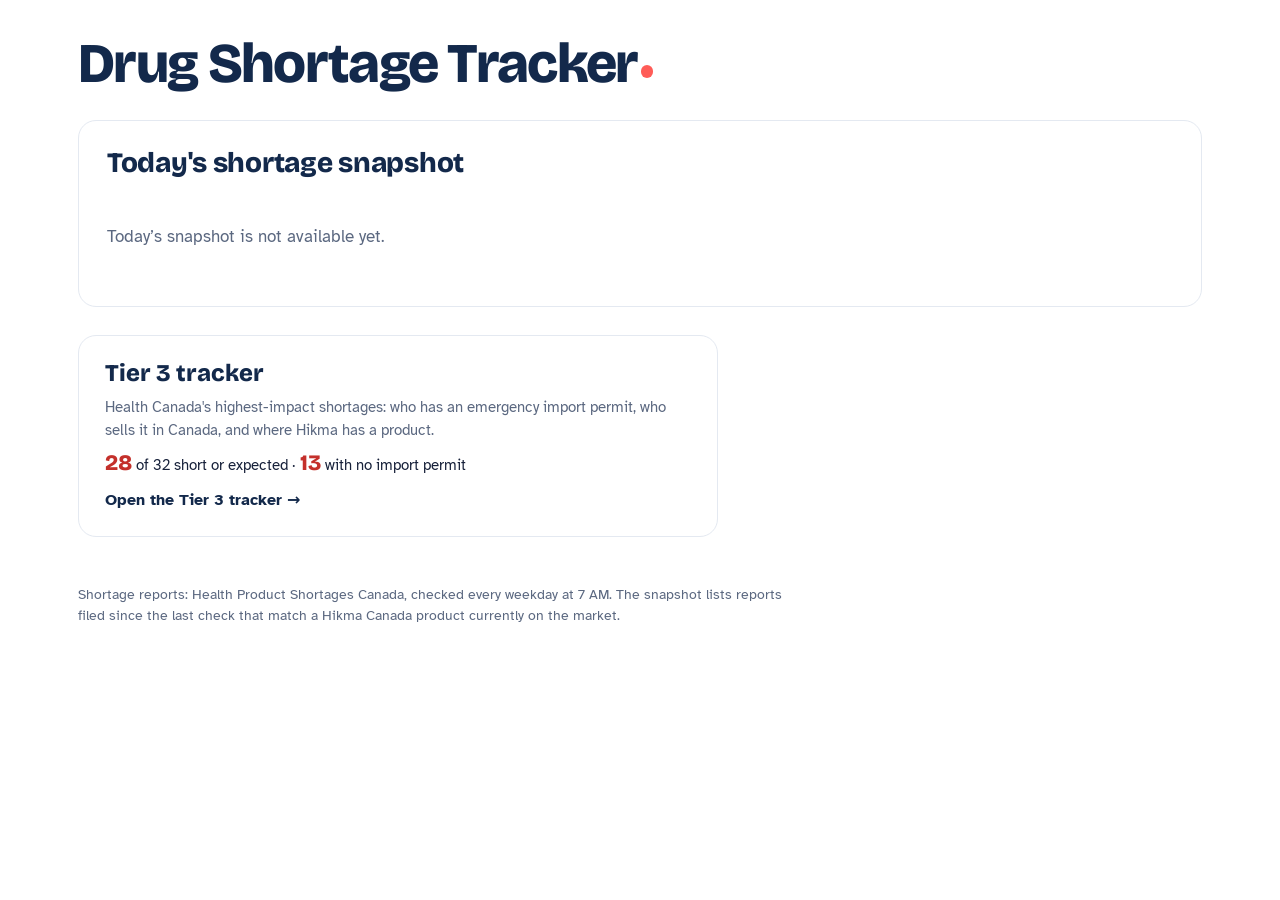
==== commit 1082411f: "Tier 3 tracker 2026-10-27" ====
--- a/index.html
+++ b/index.html
@@ -2,619 +2,64 @@
 <html lang="en"><head><meta charset="utf-8">
 <meta name="viewport" content="width=device-width,initial-scale=1">
 <meta name="robots" content="noindex,nofollow">
-<title>Tier 3 Tracker</title>
+<title>Drug Shortage Tracker</title>
 <link rel="preconnect" href="https://fonts.googleapis.com">
 <link rel="preconnect" href="https://fonts.gstatic.com" crossorigin>
 <link rel="stylesheet" href="https://fonts.googleapis.com/css2?family=Atkinson+Hyperlegible:wght@400;700&family=Bricolage+Grotesque:opsz,wght@12..96,500;12..96,700;12..96,800&display=swap">
-<style>
-/* Five views behind tabs, one job each: what is short, what to go after,
-   which permits are running out, who already sells it, and the calendar.
-   Hikma coral marks anything that needs action, Hikma blue carries the
-   structure, the rest is white. Bricolage Grotesque for names and
-   headings, Atkinson Hyperlegible for reading. Light only. */
-:root{
---white:#ffffff;--navy:#13294b;--navy-2:#2b4475;--mist:#eef2f8;
---line:#e4e9f1;--coral:#ff5c57;--coral-ink:#c4302b;--coral-tint:#ffe9e8;
---ink:#17213a;--slate:#5b6880;--fog:#cbd3df;
---display:"Bricolage Grotesque","Segoe UI",system-ui,sans-serif;
---text:"Atkinson Hyperlegible","Segoe UI",system-ui,sans-serif;
---names:290px;color-scheme:light}
-*{box-sizing:border-box}
-html{background:var(--white)}
-body{margin:0;background:var(--white);color:var(--ink);
-font:16px/1.55 var(--text);-webkit-font-smoothing:antialiased}
-button,input{font:inherit;color:inherit}
-.page{max-width:1180px;margin:0 auto;padding:36px 28px 72px}
-
-/* ---------- top ---------- */
-.top{display:flex;flex-wrap:wrap;justify-content:space-between;
-align-items:flex-end;gap:12px 24px}
-h1{font:800 clamp(36px,5vw,56px)/1 var(--display);margin:0;
-letter-spacing:-.03em;color:var(--navy)}
-h1 .dot{display:inline-block;width:.22em;height:.22em;border-radius:50%;
-background:var(--coral);margin-left:.06em;vertical-align:.08em}
-.when{color:var(--slate);font-size:14px;text-align:right}
-.when b{color:var(--navy)}
-.stale{margin:20px 0 0;padding:12px 16px;border-radius:10px;
-background:var(--coral-tint);color:var(--coral-ink);font-weight:700}
-
-/* ---------- tabs ---------- */
-.tabs{position:sticky;top:0;z-index:5;background:var(--white);
-margin:24px -28px 0;padding:0 28px;border-bottom:1px solid var(--line);
-display:flex;gap:4px;overflow-x:auto;scrollbar-width:none}
-.tabs::-webkit-scrollbar{display:none}
-.tab{border:0;background:none;padding:14px 14px 12px;cursor:pointer;
-font:700 16px/1 var(--display);color:var(--slate);white-space:nowrap;
-border-bottom:3px solid transparent;display:flex;align-items:center;gap:8px}
-.tab:hover{color:var(--navy)}
-.tab[aria-selected=true]{color:var(--navy);border-bottom-color:var(--coral)}
-.tab:focus-visible{outline:2px solid var(--coral);outline-offset:-2px}
-.n{font:700 12px/1 var(--text);background:var(--mist);color:var(--navy-2);
-border-radius:999px;padding:4px 7px}
-.n.hot{background:var(--coral);color:var(--white)}
-.panel{padding-top:28px}
-.lede{margin:0 0 20px;font-size:18px;max-width:64ch}
-.lede b{color:var(--navy)}
-.lede .hot{color:var(--coral-ink)}
-.help{margin:-8px 0 22px;color:var(--slate);font-size:14.5px;max-width:72ch}
-
-/* ---------- controls ---------- */
-.tools{display:flex;flex-wrap:wrap;gap:12px 20px;align-items:center;
-margin:0 0 14px}
-.find{flex:1 1 260px;min-width:0;display:flex;align-items:center;gap:10px;
-border-bottom:2px solid var(--navy);padding:4px 2px 8px}
-.find svg{flex:none;color:var(--navy)}
-.find input{border:0;outline:0;background:none;width:100%;font-size:17px}
-.find input::placeholder{color:var(--slate)}
-.find:focus-within{border-color:var(--coral)}
-.seg{display:inline-flex;flex-wrap:wrap;background:var(--mist);
-border-radius:999px;padding:4px}
-.seg button{border:0;background:none;border-radius:999px;padding:7px 13px;
-cursor:pointer;font-size:14px;color:var(--navy-2)}
-.seg button[aria-pressed=true]{background:var(--white);color:var(--navy);
-font-weight:700;box-shadow:0 1px 3px rgba(19,41,75,.18)}
-.seg button:focus-visible{outline:2px solid var(--coral)}
-
-/* ---------- overview list ---------- */
-.list{border-top:2px solid var(--navy)}
-.li{width:100%;border:0;background:none;text-align:left;cursor:pointer;
-display:grid;grid-template-columns:minmax(0,2.2fr) minmax(0,1.5fr)
-minmax(0,1.9fr) minmax(0,1.1fr) 20px;gap:16px;align-items:center;
-padding:14px 6px;border-bottom:1px solid var(--line)}
-.li:hover,.li:focus-visible{background:#f8fafd;outline:0}
-.li:focus-visible{box-shadow:inset 3px 0 0 var(--coral)}
-.li.head{cursor:default;padding:10px 6px;font-size:13px;color:var(--slate)}
-.li.head:hover{background:none}
-.name{font:700 18px/1.2 var(--display);color:var(--navy)}
-.sub{font-size:14px;color:var(--slate);margin-top:3px;display:flex;
-flex-wrap:wrap;gap:6px 8px;align-items:center}
-.hk{font:700 11.5px/1 var(--text);color:var(--white);background:var(--coral);
-border-radius:999px;padding:4px 8px}
-.chev{width:9px;height:9px;border-right:2px solid var(--fog);
-border-bottom:2px solid var(--fog);transform:rotate(-45deg)}
-.li:hover .chev{border-color:var(--navy)}
-.tag{display:inline-block;font-size:12.5px;font-weight:700;border-radius:999px;
-padding:3px 9px;white-space:nowrap}
-.tag.sh{background:var(--coral);color:var(--white)}
-.tag.ex{background:var(--coral-tint);color:var(--coral-ink)}
-.tag.ok{background:var(--navy);color:var(--white)}
-.tag.dn{background:var(--mist);color:var(--slate)}
-.t3{font-size:12.5px;color:var(--navy-2);font-weight:700;margin-left:6px}
-.cell{font-size:14.5px;line-height:1.35}
-.cell.hot{color:var(--coral-ink);font-weight:700}
-.cell .muted{color:var(--slate)}
-.none{padding:40px 0;color:var(--slate);font-size:17px}
-
-/* ---------- suggestions ---------- */
-.sug{display:grid;grid-template-columns:repeat(auto-fill,minmax(330px,1fr));
-gap:18px}
-.idea{border:1px solid var(--line);border-radius:16px;padding:20px 22px;
-display:flex;flex-direction:column;gap:12px;background:var(--white)}
-.idea{cursor:pointer;transition:border-color .15s,box-shadow .15s}
-.idea:hover,.idea:focus-visible{border-color:var(--coral);
-box-shadow:0 0 0 1px var(--coral);outline:none}
-.idea-head{display:flex;justify-content:space-between;align-items:start;gap:12px}
-.rank{font:800 15px/1 var(--display);color:var(--slate)}
-.idea h3{margin:4px 0 0;font:800 24px/1.1 var(--display);color:var(--navy);
-letter-spacing:-.01em}
-.pts{text-align:right;flex:none}
-.pts b{display:block;font:800 30px/1 var(--display);color:var(--coral-ink)}
-.pts span{font-size:12.5px;color:var(--slate)}
-.meter{height:6px;border-radius:999px;background:var(--mist);overflow:hidden}
-.meter i{display:block;height:100%;background:var(--coral);border-radius:999px}
-.why{margin:0;padding:0;list-style:none;display:grid;gap:6px;font-size:15px}
-.why li{display:grid;grid-template-columns:18px 1fr;gap:8px}
-.why li:before{content:"";width:8px;height:8px;border-radius:50%;
-background:var(--coral);margin-top:8px}
-.why li.mine:before{background:var(--navy)}
-.open{align-self:flex-start;margin-top:auto;border:0;background:var(--mist);
-color:var(--navy);font-weight:700;border-radius:999px;padding:8px 16px;
-cursor:pointer}
-.open:hover{background:var(--navy);color:var(--white)}
-
-/* ---------- permits ---------- */
-.permits{border-top:2px solid var(--navy)}
-.pm{display:grid;grid-template-columns:120px minmax(0,2.4fr) minmax(0,1.4fr)
-minmax(0,1fr);gap:18px;padding:16px 6px;border-bottom:1px solid var(--line);
-align-items:start}
-.pm .date b{display:block;font:800 22px/1.05 var(--display);color:var(--navy)}
-.pm .date span{font-size:13px;color:var(--slate)}
-.pm.soon .date b{color:var(--coral-ink)}
-.pm .prod{font-weight:700;color:var(--navy)}
-.pm .meta{font-size:14px;color:var(--slate);margin-top:2px}
-.pm .left{font-size:14.5px}
-.pm.gone{opacity:.65}
-
-/* ---------- sellers ---------- */
-.sell{border-top:2px solid var(--navy)}
-.sell details{border-bottom:1px solid var(--line)}
-.sell summary{list-style:none;cursor:pointer;display:grid;
-grid-template-columns:minmax(0,1.6fr) minmax(0,2fr) 20px;gap:16px;
-align-items:center;padding:14px 6px}
-.sell summary::-webkit-details-marker{display:none}
-.sell summary:hover{background:#f8fafd}
-.sell summary:focus-visible{outline:2px solid var(--coral);outline-offset:-2px}
-.sell details[open] .chev{transform:rotate(45deg)}
-.count{font-size:15px}
-.count b{color:var(--navy)}
-.count.hot b{color:var(--coral-ink)}
-.tbl{width:100%;border-collapse:collapse;margin:0 0 16px;font-size:14.5px}
-.tbl th{text-align:left;font-weight:700;color:var(--slate);font-size:13px;
-padding:8px 10px;border-bottom:1px solid var(--line)}
-.tbl td{padding:9px 10px;border-bottom:1px solid var(--line);vertical-align:top}
-.tbl tr:last-child td{border-bottom:0}
-.wrapx{overflow-x:auto;padding:0 6px}
-
-/* ---------- calendar ---------- */
-.key{display:flex;flex-wrap:wrap;gap:8px 22px;font-size:13.5px;
-color:var(--slate);margin:0 0 10px}
-.key span{display:inline-flex;align-items:center;gap:8px}
-.sw{display:inline-block;width:26px;height:10px;border-radius:3px}
-.cal{position:relative;border-top:2px solid var(--navy)}
-.cal-in{min-width:760px}
-.axis,.lane{display:grid;grid-template-columns:var(--names) minmax(0,1fr)}
-.axis{border-bottom:1px solid var(--line)}
-.axis .lbl{font-size:13px;color:var(--slate);padding:10px 0 8px}
-.ticks{position:relative;height:40px}
-.tick{position:absolute;top:0;bottom:0;border-left:1px solid var(--line);
-padding:10px 0 0 6px;font-size:12.5px;color:var(--slate);white-space:nowrap}
-.tick.yr{border-left:2px solid var(--navy-2);color:var(--navy);font-weight:700}
-.lane{width:100%;text-align:left;border:0;background:none;padding:0;
-cursor:pointer;border-bottom:1px solid var(--line)}
-.lane:hover,.lane:focus-visible{background:#f8fafd;outline:0}
-.lane:focus-visible .who{box-shadow:inset 3px 0 0 var(--coral)}
-.who{padding:12px 16px 12px 0;min-width:0}
-.who .name{font-size:16.5px}
-.track{position:relative;min-height:64px}
-.grid{position:absolute;inset:0;pointer-events:none}
-.grid i{position:absolute;top:0;bottom:0;border-left:1px solid var(--line)}
-.grid i.yr{border-left:1px solid var(--fog)}
-.bar{position:absolute;height:14px;border-radius:5px;top:16px;
-transform-origin:left center;animation:grow .6s cubic-bezier(.2,.8,.2,1) both}
-.bar.sh{background:var(--coral)}
-.bar.ex{background:repeating-linear-gradient(135deg,var(--coral) 0 6px,
-#ff8e8a 6px 12px)}
-.bar.dn{background:var(--fog)}
-.bar.tail{background:none;border:2px dashed var(--coral);border-left:0;
-box-sizing:border-box;border-radius:0 5px 5px 0}
-.bar.past{border-top-right-radius:0;border-bottom-right-radius:0}
-.endlbl{position:absolute;transform:translate(6px,-1px);z-index:3;
-font:700 11.5px/1 var(--text);color:var(--coral-ink);background:var(--white);
-padding:3px 6px;border-radius:5px;white-space:nowrap;pointer-events:none;
-box-shadow:0 0 0 1px var(--line)}
-.endlbl.left{transform:translate(calc(-100% - 6px),-1px)}
-.endlbl.im{font-size:11px;font-weight:600;color:var(--navy);padding:2px 5px}
-.track{min-height:70px}
-.bar.cut{border-top-left-radius:0;border-bottom-left-radius:0}
-.bar.im{height:8px;background:var(--navy);border-radius:999px}
-.bar.im.soon{background:linear-gradient(90deg,var(--navy) 70%,var(--coral))}
-.bar.im.old{background:var(--fog)}
-.today{position:absolute;top:0;bottom:0;width:0;
-border-left:2px solid var(--coral);z-index:2;pointer-events:none}
-.today b{position:absolute;bottom:-11px;left:-24px;width:48px;text-align:center;
-font:700 12px/1 var(--text);color:var(--white);background:var(--coral);
-border-radius:999px;padding:5px 0}
-@keyframes grow{from{transform:scaleX(0)}to{transform:scaleX(1)}}
-
-/* ---------- drawer ---------- */
-.shade{position:fixed;inset:0;background:rgba(19,41,75,.28);opacity:0;
-pointer-events:none;transition:opacity .2s;z-index:9}
-.shade.on{opacity:1;pointer-events:auto}
-.drawer{position:fixed;top:0;right:0;bottom:0;width:min(540px,100%);
-background:var(--white);z-index:10;transform:translateX(102%);
-transition:transform .28s cubic-bezier(.2,.8,.2,1);overflow-y:auto;
-box-shadow:-12px 0 40px rgba(19,41,75,.18);
-padding:28px 28px calc(40px + env(safe-area-inset-bottom,0px))}
-.drawer.on{transform:none}
-.close{position:absolute;top:18px;right:18px;width:40px;height:40px;
-border-radius:50%;border:0;background:var(--mist);cursor:pointer;
-font-size:22px;line-height:1;color:var(--navy)}
-.drawer h2{font:800 34px/1 var(--display);color:var(--navy);
-margin:6px 48px 4px 0;letter-spacing:-.02em}
-.verdict{margin:18px 0 0;padding:14px 16px;border-radius:12px;
-background:var(--mist);color:var(--navy);font-weight:700}
-.verdict.gap{background:var(--coral-tint);color:var(--coral-ink)}
-.drawer h3{font:700 19px/1.2 var(--display);color:var(--navy);margin:28px 0 10px}
-.item{padding:12px 0;border-top:1px solid var(--line)}
-.item:last-child{border-bottom:1px solid var(--line)}
-.row1{display:flex;justify-content:space-between;gap:12px;align-items:baseline}
-.item b{color:var(--navy)}
-.item .meta{font-size:14px;color:var(--slate);margin-top:2px}
-.muted{color:var(--slate)}
-
-footer{margin-top:44px;color:var(--slate);font-size:13.5px;max-width:80ch}
-footer details{margin-top:8px}
-footer summary{cursor:pointer}
-
-@media (max-width:820px){
-.page{padding:24px 16px 56px}
-.tabs{margin:20px -16px 0;padding:0 16px}
-.when{text-align:left}
-.li{grid-template-columns:minmax(0,1fr) 20px;gap:6px 12px}
-.li>.cell{grid-column:1}
-.li.head{display:none}
-.chev{grid-row:1/span 4;grid-column:2}
-.pm{grid-template-columns:96px minmax(0,1fr)}
-.pm .left,.pm .imp{grid-column:2}
-.sell summary{grid-template-columns:minmax(0,1fr) 20px}
-.sell summary .count{grid-column:1}
-.sell summary .chev{grid-row:1/span 2;grid-column:2}
-:root{--names:150px}
-.cal{overflow-x:auto}
-.drawer{top:auto;height:88vh;width:100%;border-radius:18px 18px 0 0;
-transform:translateY(102%)}
-}
-@media (prefers-reduced-motion:reduce){
-.bar{animation:none}.drawer,.shade{transition:none}}
-.intro{margin:14px 0 22px;max-width:76ch;font-size:15.5px;color:var(--slate)}
-.hk.soft{background:var(--coral-tint);color:var(--coral-ink)}
-.sortnote{margin:-6px 0 10px;font-size:13px;color:var(--slate)}
-.gapword{display:inline-flex;align-items:center;gap:7px;font-weight:700;
-color:var(--coral-ink)}
-.gapword i{width:8px;height:8px;border-radius:50%;background:var(--coral)}
-.small{font-size:13px;color:var(--slate);margin-top:2px}
-.act{margin:0;font:700 16px/1.3 var(--display);color:var(--navy)}
-details.how,details.others{margin:0 0 20px;font-size:14.5px;color:var(--slate)}
-details.others{margin-top:28px}
-details.how summary,details.others summary,details.sub2 summary{cursor:pointer;
-font-weight:700;color:var(--navy)}
-details.how p{max-width:76ch}
-details.others .list{margin-top:12px}
-.li.li3{grid-template-columns:minmax(0,1.4fr) minmax(0,.7fr) minmax(0,2fr) 20px}
-details.sub2{margin:4px 0 16px}
-details.sub2 summary{padding:6px;font-size:14px}
-.check{display:inline-flex;align-items:center;gap:8px;font-size:14.5px;
-cursor:pointer}
-.check input{width:18px;height:18px;accent-color:var(--navy)}
-.warnline{font-size:13px;font-weight:700;color:var(--coral-ink);margin-top:4px}
-.pad{padding:0 6px 16px}
-.audit{margin:0 0 8px;font-weight:700;color:var(--navy)}
-.audit.bad{color:var(--coral-ink)}
-.imp-line{font-size:13.5px;color:var(--navy);margin-top:3px}
-.unw{margin-top:40px}
-.unw h3{font:800 20px/1.2 var(--display);color:var(--navy);margin:0 0 6px}
-.li.static{cursor:default}
-.li.static:hover{background:none}
-.lab{color:var(--navy)}
-</style></head><body>
+<link rel="stylesheet" href="site.css">
+</head><body>
 <main class="page">
 <div class="top">
-<h1>Tier 3 Tracker<span class="dot" aria-hidden="true"></span></h1>
+<h1>Drug Shortage Tracker<span class="dot" aria-hidden="true"></span></h1>
 <div class="when" id="when"></div>
 </div>
-<div id="stale"></div>
-<p class="intro" id="intro"></p>
-<nav class="tabs" role="tablist" aria-label="Views" id="tabs"></nav>
-<section class="panel" id="panel" role="tabpanel"></section>
-<footer id="foot"></footer>
+<section class="snap" aria-labelledby="snap-h">
+<div class="snap-head"><h2 id="snap-h">Today's shortage snapshot</h2><span class="small" id="window"></span></div>
+<div id="snap"><p class="none">Loading…</p></div>
+</section>
+
+<div class="choices">
+<a class="choice" href="tier3/">
+<h3>Tier 3 tracker</h3>
+<p>Health Canada's highest-impact shortages: who has an emergency import permit, who sells it in Canada, and where Hikma has a product.</p>
+<div class="stat" id="tier3-stat"></div>
+<span class="go">Open the Tier 3 tracker →</span>
+</a>
+</div>
+
+<footer>Shortage reports: Health Product Shortages Canada, checked every weekday at 7 AM. The snapshot lists reports filed since the last check that match a Hikma Canada product currently on the market.</footer>
 </main>
-<div class="shade" id="shade"></div>
-<aside class="drawer" id="drawer" aria-hidden="true" aria-label="Molecule details">
-<button class="close" id="close" aria-label="Close">&times;</button>
-<div id="dbody"></div>
-</aside>
-
 <script>
-var DATA = {"run_date": "2026-10-27", "issued": "2026-10-23", "rows": [{"i": 0, "name": "Acetylcholine chloride", "forms": "Powder for solution", "hikma_us": "", "hikma_form": "", "hikma_ca": "No", "status": "Actual shortage", "tier3": "Yes", "companies": "BAUSCH & LOMB INC", "start": "2025-12-04", "end": "2027-02-05", "open": 1, "stage": "", "notes": "", "changed": "", "reports": [{"Molecule": "Acetylcholine chloride (powder for solution)", "Status": "Actual shortage", "Tier 3": "Yes", "Company": "BAUSCH & LOMB INC", "Brand name": "MIOCHOL-E", "Strength": "20MG", "Dosage form": "Powder For Solution", "Form match": "Yes", "DIN": "02133326", "Start date": "2025-12-04", "End date": "2027-02-05", "Updated": "2026-10-13", "Report ID": "272933"}], "imports": [], "market": [{"company": "BAUSCH & LOMB INC", "brand": "MIOCHOL-E", "din": "02133326", "strength": "20 MG/VIAL", "form": "POWDER FOR SOLUTION", "route": "OPHTHALMIC", "status": "Marketed", "since": "2011-10-05", "form_match": true}], "market_known": true, "hikma_ca_lines": [], "hikma_ca_state": "", "score": 6, "reasons": ["Short now", "Health Canada rates the shortage Tier 3, its highest impact level", "No emergency import permit, so the short Canadian supply is the only supply", "Only one company markets it in Canada: Bausch & Lomb Inc"], "action": "No Hikma product"}, {"i": 1, "name": "MAA (macroaggregated albumin)", "forms": "Suspension", "hikma_us": "", "hikma_form": "", "hikma_ca": "No", "status": "Actual shortage", "tier3": "Yes", "companies": "CALGARY RADIOPHARMACEUTICAL CENTRE / ALBERTA HEALTH SERVICES, JUBILANT DRAXIMAGE INC. DBA JUBILANT RADIOPHARMA", "start": "2026-07-23", "end": "2027-01-31", "open": 2, "stage": "", "notes": "", "changed": "", "reports": [{"Molecule": "MAA (macroaggregated albumin) (suspension)", "Status": "Actual shortage", "Tier 3": "Yes", "Company": "CALGARY RADIOPHARMACEUTICAL CENTRE / ALBERTA HEALTH SERVICES", "Brand name": "STANNOUS MAA KIT", "Strength": "2.1MG", "Dosage form": "Suspension Kit", "Form match": "Yes", "DIN": "02360845", "Start date": "2026-07-23", "End date": "2026-11-30", "Updated": "2026-09-03", "Report ID": "290505"}, {"Molecule": "MAA (macroaggregated albumin) (suspension)", "Status": "Actual shortage", "Tier 3": "Yes", "Company": "JUBILANT DRAXIMAGE INC. DBA JUBILANT RADIOPHARMA", "Brand name": "DRAXIMAGE MAA", "Strength": "2.5MG", "Dosage form": "Powder For Solution", "Form match": "Yes", "DIN": "02329417", "Start date": "2026-07-30", "End date": "2027-01-31", "Updated": "2026-10-05", "Report ID": "291124"}], "imports": [{"product": "Macrosalb Medi-Radiopharma 2.5 mg kit for radiopharmaceutical preparation, Macroaggregated human albumin", "importer": "Quality & Compliance Services Inc. on behalf of NUCM Radiopharma Inc.", "origin": "Hungary, European Medicines Agency, OGYI-T-24216/01", "added": "2026-10-02", "cutoff": "2026-12-31", "cutoff_raw": "December 31, 2026", "state": "Active", "part": "Part 1", "unsure": false}], "market": [{"company": "CALGARY RADIOPHARMACEUTICAL CENTRE / ALBERTA HEALTH SERVICES", "brand": "STANNOUS MAA KIT", "din": "02360845", "strength": "2.1 MG/ML", "form": "SUSPENSION, KIT", "route": "INTRAVENOUS", "status": "Marketed", "since": "2019-04-01", "form_match": true}, {"company": "JUBILANT DRAXIMAGE INC. DBA JUBILANT RADIOPHARMA", "brand": "DRAXIMAGE MAA", "din": "02329417", "strength": "2.5 MG/VIAL", "form": "POWDER FOR SOLUTION", "route": "INTRAVENOUS", "status": "Marketed", "since": "2018-08-21", "form_match": true}], "market_known": true, "hikma_ca_lines": [], "hikma_ca_state": "", "score": 3, "reasons": ["Short now", "Health Canada rates the shortage Tier 3, its highest impact level"], "action": "No Hikma product"}, {"i": 2, "name": "Aminophylline", "forms": "Solution", "hikma_us": "", "hikma_form": "", "hikma_ca": "No", "status": "Actual shortage", "tier3": "Yes", "companies": "OMEGA LABORATORIES LIMITED, OMEGA LABORATORIES LTD", "start": "2017-06-28", "end": "2026-10-29", "open": 2, "stage": "", "notes": "", "changed": "", "reports": [{"Molecule": "Aminophylline (solution)", "Status": "Actual shortage", "Tier 3": "No", "Company": "OMEGA LABORATORIES LTD", "Brand name": "AMINOPHYLLINE INJ 50MG/ML", "Strength": "50MG", "Dosage form": "Solution", "Form match": "Yes", "DIN": "00582654", "Start date": "2017-06-28", "End date": "", "Updated": "2018-06-14", "Report ID": "19903"}, {"Molecule": "Aminophylline (solution)", "Status": "Actual shortage", "Tier 3": "Yes", "Company": "OMEGA LABORATORIES LIMITED", "Brand name": "AMINOPHYLLINE INJ 25MG/ML", "Strength": "25MG", "Dosage form": "Solution", "Form match": "Yes", "DIN": "00582662", "Start date": "2026-05-04", "End date": "2026-10-29", "Updated": "2026-10-21", "Report ID": "284545"}], "imports": [{"product": "Aminophylline Injection, Aminophylline", "importer": "Juno Pharma Canada Inc.", "origin": "United Kingdom, Medicines and Healthcare Product Regulatory Agency (MHRA), PL 01502/0009R", "added": "2026-06-23", "cutoff": "2026-08-30", "cutoff_raw": "August 30, 2026", "state": "Expired", "part": "Part 1", "unsure": false}, {"product": "Aminophylline Injection, aminophylline hydrate", "importer": "Septa Pharmaceuticals Inc.", "origin": "UK, MHRA PL 12762/0559", "added": "2024-04-26", "cutoff": "2024-07-31", "cutoff_raw": "July 31, 2024", "state": "Expired", "part": "Part 1", "unsure": false}, {"product": "Aminophylline Injection, aminophylline dihydrate", "importer": "Juno Pharmaceuticals Corp.", "origin": "Greece, National Organization for Medicines, 40869/09/03-03-2010 GR", "added": "2024-04-18", "cutoff": "2024-07-31", "cutoff_raw": "July 31, 2024", "state": "Expired", "part": "Part 1", "unsure": false}], "market": [{"company": "OMEGA LABORATORIES LIMITED", "brand": "AMINOPHYLLINE INJ 25MG/ML", "din": "00582662", "strength": "25 MG/ML", "form": "SOLUTION", "route": "INTRAVENOUS", "status": "Marketed", "since": "1984-12-31", "form_match": true}, {"company": "PFIZER CANADA ULC", "brand": "AMINOPHYLLINE INJECTION USP", "din": "00497193", "strength": "25 MG/ML", "form": "SOLUTION", "route": "INTRAVENOUS", "status": "Dormant", "since": "2024-05-09", "form_match": true}], "market_known": true, "hikma_ca_lines": [], "hikma_ca_state": "", "score": 4, "reasons": ["Short now, but expected to end Oct 29, in 2 days", "Health Canada rates the shortage Tier 3, its highest impact level", "No emergency import permit, so the short Canadian supply is the only supply", "Only one company markets it in Canada: Omega Laboratories Limited"], "action": "No Hikma product"}, {"i": 3, "name": "Apomorphine", "forms": "Film (soluble)", "hikma_us": "", "hikma_form": "", "hikma_ca": "No", "status": "No report found", "tier3": "", "companies": "", "start": "", "end": "", "open": 0, "stage": "", "notes": "", "changed": "", "reports": [], "imports": [], "market": [], "market_known": true, "hikma_ca_lines": [], "hikma_ca_state": "", "score": 0, "reasons": [], "action": "No Hikma product"}, {"i": 4, "name": "Apomorphine", "forms": "Solution", "hikma_us": "", "hikma_form": "", "hikma_ca": "No", "status": "Actual shortage", "tier3": "Yes", "companies": "PALADIN LABS INC.", "start": "2023-10-01", "end": "", "open": 2, "stage": "", "notes": "", "changed": "", "reports": [{"Molecule": "Apomorphine (solution)", "Status": "Actual shortage", "Tier 3": "No", "Company": "PALADIN LABS INC.", "Brand name": "MOVAPO", "Strength": "10MG", "Dosage form": "Solution", "Form match": "Yes", "DIN": "02459132", "Start date": "2023-10-01", "End date": "", "Updated": "2023-10-16", "Report ID": "207114"}, {"Molecule": "Apomorphine (solution)", "Status": "To be discontinued", "Tier 3": "Yes", "Company": "PALADIN LABS INC.", "Brand name": "MOVAPO", "Strength": "10MG", "Dosage form": "Solution", "Form match": "Yes", "DIN": "02459132", "Start date": "2023-10-31", "End date": "", "Updated": "2023-11-17", "Report ID": "207624"}], "imports": [{"product": "APO-go Pen, Apomorphine Hydrochloride", "importer": "Aguettant Canada Inc.", "origin": "United Kingdom, Medicines and Healthcare Products Regulatory Agency, PL 04483/0073", "added": "2025-12-15", "cutoff": "2026-10-22", "cutoff_raw": "October 22, 2026", "state": "Expired", "part": "Part 1", "unsure": false}, {"product": "APO-go Pen, Apomorphine Hydrochloride", "importer": "Accuristix", "origin": "United Kingdom, Medicines and Healthcare Products Regulatory Agency, PL 04483/0073", "added": "2023-12-11", "cutoff": "2024-12-31", "cutoff_raw": "December 31, 2024", "state": "Expired", "part": "Part 1", "unsure": false}], "market": [], "market_known": true, "hikma_ca_lines": [], "hikma_ca_state": "", "score": 4, "reasons": ["Health Canada still lists it as short, but no report has been updated since Oct 2023", "Health Canada rates the shortage Tier 3, its highest impact level", "No emergency import permit, so the short Canadian supply is the only supply", "No company markets it in Canada"], "action": "No Hikma product"}, {"i": 5, "name": "Aprepitant", "forms": "Capsule", "hikma_us": "", "hikma_form": "", "hikma_ca": "No", "status": "To be discontinued", "tier3": "Yes", "companies": "MERCK CANADA INC", "start": "2026-12-18", "end": "", "open": 3, "stage": "", "notes": "", "changed": "", "reports": [{"Molecule": "Aprepitant (capsule)", "Status": "To be discontinued", "Tier 3": "Yes", "Company": "MERCK CANADA INC", "Brand name": "EMEND", "Strength": "80MG", "Dosage form": "Capsule", "Form match": "Yes", "DIN": "02298791", "Start date": "2026-12-18", "End date": "", "Updated": "2026-07-16", "Report ID": "275220"}, {"Molecule": "Aprepitant (capsule)", "Status": "To be discontinued", "Tier 3": "Yes", "Company": "MERCK CANADA INC", "Brand name": "EMEND TRI-PACK", "Strength": "80MG 125MG", "Dosage form": "Capsule Kit", "Form match": "Yes", "DIN": "02298813", "Start date": "2027-02-26", "End date": "", "Updated": "2026-07-16", "Report ID": "275233"}, {"Molecule": "Aprepitant (capsule)", "Status": "To be discontinued", "Tier 3": "Yes", "Company": "MERCK CANADA INC", "Brand name": "EMEND", "Strength": "125MG", "Dosage form": "Capsule", "Form match": "Yes", "DIN": "02298805", "Start date": "2027-04-30", "End date": "", "Updated": "2026-07-16", "Report ID": "275223"}], "imports": [], "market": [{"company": "MERCK CANADA INC", "brand": "EMEND", "din": "02298805", "strength": "125 MG", "form": "CAPSULE", "route": "ORAL", "status": "Marketed", "since": "2007-09-24", "form_match": true}, {"company": "MERCK CANADA INC", "brand": "EMEND", "din": "02298791", "strength": "80 MG", "form": "CAPSULE", "route": "ORAL", "status": "Marketed", "since": "2007-09-24", "form_match": true}], "market_known": true, "hikma_ca_lines": [], "hikma_ca_state": "", "score": 5, "reasons": ["Being discontinued from Dec 18, 2026", "Health Canada rates the shortage Tier 3, its highest impact level", "No emergency import permit, so the short Canadian supply is the only supply", "Only one company markets it in Canada: Merck Canada Inc"], "action": "No Hikma product"}, {"i": 6, "name": "Bupivacaine", "forms": "Solution", "hikma_us": "Bupivacaine HCl Injection, 8 SKUs (25 mg/10 mL to 250 mg/50 mL)", "hikma_form": "plain bupivacaine, not the spinal kind in dextrose", "hikma_ca": "Yes", "status": "Actual shortage", "tier3": "Yes", "companies": "FORMATIVE PHARMA INC., OMEGA LABORATORIES LIMITED, STERIMAX INC", "start": "2026-06-22", "end": "2027-03-31", "open": 3, "stage": "", "notes": "", "changed": "", "reports": [{"Molecule": "Bupivacaine (solution)", "Status": "Actual shortage", "Tier 3": "Yes", "Company": "OMEGA LABORATORIES LIMITED", "Brand name": "BUPIVACAINE HYDROCHLORIDE IN DEXTROSE INJECTION USP", "Strength": "7.5MG", "Dosage form": "Solution", "Form match": "Yes", "DIN": "02512424", "Start date": "2026-06-22", "End date": "2027-03-31", "Updated": "2026-09-11", "Report ID": "288791"}, {"Molecule": "Bupivacaine (solution)", "Status": "To be discontinued", "Tier 3": "No", "Company": "STERIMAX INC", "Brand name": "BUPIVACAINE HYDROCHLORIDE IN DEXTROSE INJECTION USP", "Strength": "7.5MG", "Dosage form": "Solution", "Form match": "Yes", "DIN": "02460645", "Start date": "2026-06-30", "End date": "", "Updated": "2025-12-11", "Report ID": "274162"}, {"Molecule": "Bupivacaine (solution)", "Status": "Anticipated shortage", "Tier 3": "Yes", "Company": "FORMATIVE PHARMA INC.", "Brand name": "BUPIVACAINE HYDROCHLORIDE IN DEXTROSE INJECTION USP", "Strength": "7.5MG", "Dosage form": "Solution", "Form match": "Yes", "DIN": "02536714", "Start date": "2026-12-01", "End date": "", "Updated": "2026-09-21", "Report ID": "289841"}, {"Molecule": "Bupivacaine (solution)", "Status": "Actual shortage", "Tier 3": "No", "Company": "PFIZER CANADA INC", "Brand name": "MARCAINE", "Strength": "2.5MG", "Dosage form": "Solution", "Form match": "Other form", "DIN": "02305895", "Start date": "2018-01-31", "End date": "", "Updated": "2018-02-08", "Report ID": "30195"}, {"Molecule": "Bupivacaine (solution)", "Status": "Actual shortage", "Tier 3": "No", "Company": "PFIZER CANADA INC", "Brand name": "MARCAINE", "Strength": "5.0MG", "Dosage form": "Solution", "Form match": "Other form", "DIN": "02241919", "Start date": "2018-02-21", "End date": "", "Updated": "2019-06-12", "Report ID": "32865"}, {"Molecule": "Bupivacaine (solution)", "Status": "Actual shortage", "Tier 3": "No", "Company": "PFIZER CANADA INC", "Brand name": "MARCAINE", "Strength": "2.5MG", "Dosage form": "Solution", "Form match": "Other form", "DIN": "02241918", "Start date": "2018-03-20", "End date": "", "Updated": "2019-06-12", "Report ID": "40787"}, {"Molecule": "Bupivacaine (solution)", "Status": "Actual shortage", "Tier 3": "No", "Company": "PFIZER CANADA INC", "Brand name": "MARCAINE", "Strength": "2.5MG", "Dosage form": "Solution", "Form match": "Other form", "DIN": "02241918", "Start date": "2018-03-30", "End date": "", "Updated": "2019-06-12", "Report ID": "40793"}, {"Molecule": "Bupivacaine (solution)", "Status": "Actual shortage", "Tier 3": "No", "Company": "PFIZER CANADA INC", "Brand name": "MARCAINE", "Strength": "5.0MG", "Dosage form": "Solution", "Form match": "Other form", "DIN": "02241919", "Start date": "2019-01-09", "End date": "", "Updated": "2019-01-10", "Report ID": "56518"}, {"Molecule": "Bupivacaine (solution)", "Status": "Actual shortage", "Tier 3": "No", "Company": "PFIZER CANADA ULC", "Brand name": "MARCAINE", "Strength": "150MG", "Dosage form": "Solution Solution", "Form match": "Other form", "DIN": "02241917", "Start date": "2025-03-30", "End date": "", "Updated": "2026-08-04", "Report ID": "290610"}], "imports": [{"product": "Bupisen iperbarica 7,5 mg/ml soluzione iniettabile, Bupivacaine Hydrochloride", "importer": "Formative Pharma Inc.", "origin": "Italy, Italian Medicines Agency, MA No. 034171215", "added": "2026-09-18", "cutoff": "2027-03-31", "cutoff_raw": "March 31, 2027", "state": "Active", "part": "Part 1", "unsure": false}], "market": [{"company": "FORMATIVE PHARMA INC.", "brand": "BUPIVACAINE HYDROCHLORIDE IN DEXTROSE INJECTION USP", "din": "02536714", "strength": "7.5 MG/ML", "form": "SOLUTION", "route": "INTRASPINAL", "status": "Marketed", "since": "2024-03-19", "form_match": true}, {"company": "OMEGA LABORATORIES LIMITED", "brand": "BUPIVACAINE HYDROCHLORIDE IN DEXTROSE INJECTION USP", "din": "02512424", "strength": "7.5 MG/ML", "form": "SOLUTION", "route": "INTRASPINAL", "status": "Marketed", "since": "2021-10-02", "form_match": true}, {"company": "STERIMAX INC", "brand": "BUPIVACAINE HYDROCHLORIDE IN DEXTROSE INJECTION USP", "din": "02460645", "strength": "7.5 MG/ML", "form": "SOLUTION", "route": "INTRASPINAL", "status": "Marketed", "since": "2018-03-13", "form_match": true}, {"company": "ASPEN PHARMACARE CANADA INC.", "brand": "SENSORCAINE", "din": "01976141", "strength": "2.5 MG/ML", "form": "SOLUTION", "route": "EPIDURAL, BLOCK/INFILTRATION", "status": "Marketed", "since": "2018-06-20", "form_match": false}, {"company": "ASPEN PHARMACARE CANADA INC.", "brand": "SENSORCAINE", "din": "01976168", "strength": "5 MG/ML", "form": "SOLUTION", "route": "EPIDURAL, BLOCK/INFILTRATION", "status": "Marketed", "since": "2018-06-09", "form_match": false}, {"company": "BAXTER CORPORATION", "brand": "BUPIVACAINE HYDROCHLORIDE INJECTION, USP", "din": "02488930", "strength": "7.5 MG/ML", "form": "SOLUTION", "route": "EPIDURAL, RETROBULBAR", "status": "Marketed", "since": "2022-08-15", "form_match": false}, {"company": "PFIZER CANADA ULC", "brand": "MARCAINE", "din": "02241917", "strength": "150 MG/20 ML", "form": "SOLUTION", "route": "RETROBULBAR, EPIDURAL", "status": "Marketed", "since": "2019-06-21", "form_match": false}, {"company": "PFIZER CANADA ULC", "brand": "MARCAINE", "din": "02305909", "strength": "250 MG/50 ML", "form": "SOLUTION", "route": "BLOCK/INFILTRATION", "status": "Marketed", "since": "2019-06-06", "form_match": false}, {"company": "STERIMAX INC", "brand": "BUPIVACAINE INJECTION BP", "din": "02443686", "strength": "2.5 MG/ML", "form": "SOLUTION", "route": "EPIDURAL, BLOCK/INFILTRATION", "status": "Marketed", "since": "2016-05-20", "form_match": false}, {"company": "STERIMAX INC", "brand": "BUPIVACAINE INJECTION BP", "din": "02443694", "strength": "5 MG/ML", "form": "SOLUTION", "route": "EPIDURAL, BLOCK/INFILTRATION", "status": "Marketed", "since": "2016-05-20", "form_match": false}, {"company": "AURO PHARMA INC", "brand": "BUPIVACAINE HEAVY INJECTION BP", "din": "02470616", "strength": "15 MG/2 ML", "form": "SOLUTION", "route": "INTRASPINAL", "status": "Approved, not yet marketed", "since": "2017-12-11", "form_match": true}, {"company": "EUGIA PHARMA INC.", "brand": "BUPIVACAINE HEAVY INJECTION BP", "din": "02535351", "strength": "15 MG/2 ML", "form": "SOLUTION", "route": "INTRASPINAL", "status": "Approved, not yet marketed", "since": "2023-02-10", "form_match": true}, {"company": "AURO PHARMA INC", "brand": "BUPIVACAINE INJECTION BP", "din": "02457547", "strength": "2.5 MG/ML", "form": "SOLUTION", "route": "EPIDURAL, BLOCK/INFILTRATION", "status": "Approved, not yet marketed", "since": "2016-09-15", "form_match": false}, {"company": "AURO PHARMA INC", "brand": "BUPIVACAINE INJECTION BP", "din": "02457555", "strength": "5 MG/ML", "form": "SOLUTION", "route": "EPIDURAL, BLOCK/INFILTRATION", "status": "Approved, not yet marketed", "since": "2016-09-15", "form_match": false}, {"company": "BAXTER CORPORATION", "brand": "BUPIVACAINE HYDROCHLORIDE INJECTION, USP", "din": "02488914", "strength": "2.5 MG/ML", "form": "SOLUTION", "route": "EPIDURAL, BLOCK/INFILTRATION", "status": "Approved, not yet marketed", "since": "2019-05-23", "form_match": false}, {"company": "BAXTER CORPORATION", "brand": "BUPIVACAINE HYDROCHLORIDE INJECTION, USP", "din": "02488922", "strength": "5 MG/ML", "form": "SOLUTION", "route": "BLOCK/INFILTRATION, EPIDURAL", "status": "Approved, not yet marketed", "since": "2019-05-23", "form_match": false}, {"company": "EUGIA PHARMA INC.", "brand": "BUPIVACAINE INJECTION BP", "din": "02539772", "strength": "2.5 MG/ML", "form": "SOLUTION", "route": "EPIDURAL, BLOCK/INFILTRATION", "status": "Approved, not yet marketed", "since": "2023-07-21", "form_match": false}, {"company": "EUGIA PHARMA INC.", "brand": "BUPIVACAINE INJECTION BP", "din": "02539780", "strength": "5 MG/ML", "form": "SOLUTION", "route": "BLOCK/INFILTRATION, EPIDURAL", "status": "Approved, not yet marketed", "since": "2023-07-21", "form_match": false}, {"company": "FORMATIVE PHARMA INC.", "brand": "BUPIVACAINE HYDROCHLORIDE INJECTION USP", "din": "02568500", "strength": "2.5 MG/ML", "form": "SOLUTION", "route": "BLOCK/INFILTRATION, EPIDURAL", "status": "Approved, not yet marketed", "since": "2026-05-25", "form_match": false}, {"company": "FORMATIVE PHARMA INC.", "brand": "BUPIVACAINE HYDROCHLORIDE INJECTION USP", "din": "02568519", "strength": "5 MG/ML", "form": "SOLUTION", "route": "BLOCK/INFILTRATION, EPIDURAL", "status": "Approved, not yet marketed", "since": "2026-05-25", "form_match": false}, {"company": "HIKMA CANADA LIMITED", "brand": "BUPIVACAINE HYDROCHLORIDE INJECTION USP", "din": "02569094", "strength": "2.5 MG/ML", "form": "SOLUTION", "route": "BLOCK/INFILTRATION, EPIDURAL", "status": "Approved, not yet marketed", "since": "2026-06-15", "form_match": false}, {"company": "HIKMA CANADA LIMITED", "brand": "BUPIVACAINE HYDROCHLORIDE INJECTION USP", "din": "02569108", "strength": "5 MG/ML", "form": "SOLUTION", "route": "BLOCK/INFILTRATION, EPIDURAL", "status": "Approved, not yet marketed", "since": "2026-06-15", "form_match": false}, {"company": "OMEGA LABORATORIES LIMITED", "brand": "BUPIVACAINE HYDROCHLORIDE INJECTION USP", "din": "02507625", "strength": "7.5 MG/ML", "form": "SOLUTION", "route": "RETROBULBAR, EPIDURAL", "status": "Approved, not yet marketed", "since": "2020-11-06", "form_match": false}, {"company": "STERIMAX INC", "brand": "BUPIVACAINE HYDROCHLORIDE INJECTION, USP", "din": "02504952", "strength": "2.5 MG/ML", "form": "SOLUTION", "route": "EPIDURAL, BLOCK/INFILTRATION", "status": "Approved, not yet marketed", "since": "2020-09-11", "form_match": false}, {"company": "STERIMAX INC", "brand": "BUPIVACAINE HYDROCHLORIDE INJECTION, USP", "din": "02504960", "strength": "5 MG/ML", "form": "SOLUTION", "route": "BLOCK/INFILTRATION", "status": "Approved, not yet marketed", "since": "2020-09-11", "form_match": false}, {"company": "STERIMAX INC", "brand": "BUPIVACAINE HYDROCHLORIDE INJECTION, USP", "din": "02504979", "strength": "7.5 MG/ML", "form": "SOLUTION", "route": "EPIDURAL, RETROBULBAR", "status": "Dormant", "since": "2025-07-30", "form_match": false}], "market_known": true, "hikma_ca_lines": [{"raw": "BUPIVACAINE 2.5 mg/mL", "stage": "launch", "form_match": false}, {"raw": "BUPIVACAINE 5 mg/mL", "stage": "launch", "form_match": false}], "hikma_ca_state": "other", "score": 5, "reasons": ["Short now", "Health Canada rates the shortage Tier 3, its highest impact level", "Hikma US has it, but as plain bupivacaine, not the spinal kind in dextrose: Bupivacaine HCl Injection, 8 SKUs (25 mg/10 mL to 250 mg/50 mL)", "No end date given for the shortage"], "action": "Hikma US has another form"}, {"i": 7, "name": "Calcitonin", "forms": "Solution", "hikma_us": "Calcitonin Salmon Injection 400 units/2 mL (NDC 24201-400-02)", "hikma_form": "", "hikma_ca": "No", "status": "Discontinued", "tier3": "Yes", "companies": "", "start": "", "end": "", "open": 0, "stage": "", "notes": "", "changed": "", "reports": [{"Molecule": "Calcitonin (solution)", "Status": "Discontinued", "Tier 3": "Yes", "Company": "SANOFI-AVENTIS CANADA INC", "Brand name": "CALCIMAR", "Strength": "200UNIT", "Dosage form": "Solution", "Form match": "Yes", "DIN": "01926691", "Start date": "2026-08-28", "End date": "", "Updated": "2026-09-10", "Report ID": "279452"}], "imports": [{"product": "Calcitonin Salmon Injection, USP, Synthetic,Calcitonin Salmon", "importer": "Hikma Canada Limited", "origin": "United States, United States, Food and Drug Administration, National Drug Code (NDC) 24201-400-02", "added": "2026-08-01", "cutoff": "2027-07-31", "cutoff_raw": "July 31, 2027", "state": "Active", "part": "Part 1", "unsure": false}, {"product": "Calcitonin Salmon Injection, USP, Synthetic,Calcitonin Salmon", "importer": "Hikma Canada Limited", "origin": "United States, United States, Food and Drug Administration, National Drug Code (NDC) 24201-400-02", "added": "2025-04-03", "cutoff": "2026-01-31", "cutoff_raw": "January 31, 2026", "state": "Expired", "part": "Part 1", "unsure": false}, {"product": "Calcitonin Salmon Injection, USP, Synthetic Calcitonin Salmon", "importer": "Hikma Canada Limited", "origin": "United States, US FDA, NDC 24201-400-02", "added": "2023-04-24", "cutoff": "2024-09-30", "cutoff_raw": "September 30, 2024", "state": "Expired", "part": "Part 1", "unsure": false}], "market": [{"company": "STERIMAX INC", "brand": "CALCITONIN SALMON INJECTION USP", "din": "02383233", "strength": "200 UNIT/ML", "form": "SOLUTION", "route": "INTRAMUSCULAR, SUBCUTANEOUS", "status": "Approved, not yet marketed", "since": "2024-04-17", "form_match": true}, {"company": "NOVARTIS PHARMACEUTICALS CANADA INC", "brand": "MIACALCIN INJECTION 200IU/ML", "din": "02144301", "strength": "200 UNIT/ML", "form": "LIQUID", "route": "INTRAVENOUS, INTRAMUSCULAR, SUBCUTANEOUS", "status": "Approved, not yet marketed", "since": "1998-05-11", "form_match": false}], "market_known": true, "hikma_ca_lines": [], "hikma_ca_state": "", "score": 0, "reasons": [], "action": "Import from Hikma US"}, {"i": 8, "name": "Calcitriol", "forms": "Solution", "hikma_us": "", "hikma_form": "", "hikma_ca": "No", "status": "Actual shortage", "tier3": "Yes", "companies": "STERIMAX INC", "start": "2024-06-01", "end": "", "open": 1, "stage": "", "notes": "", "changed": "", "reports": [{"Molecule": "Calcitriol (solution)", "Status": "Actual shortage", "Tier 3": "Yes", "Company": "STERIMAX INC", "Brand name": "CALCITRIOL INJECTION USP", "Strength": "1MCG", "Dosage form": "Solution", "Form match": "Yes", "DIN": "02399334", "Start date": "2024-06-01", "End date": "", "Updated": "2026-08-26", "Report ID": "218148"}], "imports": [{"product": "Bonky Injection 1 μg, Calcitriol", "importer": "Septa Pharmaceuticals Inc", "origin": "South Korea, Ministry of Food and Drug Safety, 78", "added": "2026-08-07", "cutoff": "2027-06-14", "cutoff_raw": "June 14, 2027", "state": "Active", "part": "Part 1", "unsure": false}, {"product": "Calcitriol Injection USP, Calcitriol", "importer": "Sterimax Inc.", "origin": "United States, Food and Drug Administration, NDC 72266-251-10", "added": "2024-06-14", "cutoff": "2026-07-31", "cutoff_raw": "July 31, 2026", "state": "Expired", "part": "Part 1", "unsure": false}], "market": [{"company": "ODAN LABORATORIESLTD", "brand": "CALCITRIOL-ODAN", "din": "02431637", "strength": "0.25 MCG", "form": "CAPSULE", "route": "ORAL", "status": "Marketed", "since": "2014-10-10", "form_match": false}, {"company": "ODAN LABORATORIESLTD", "brand": "CALCITRIOL-ODAN", "din": "02431645", "strength": "0.5 MCG", "form": "CAPSULE", "route": "ORAL", "status": "Marketed", "since": "2014-10-10", "form_match": false}, {"company": "SEARCHLIGHT PHARMA INC", "brand": "ROCALTROL", "din": "00481823", "strength": "0.25 MCG", "form": "CAPSULE", "route": "ORAL", "status": "Marketed", "since": "2022-03-14", "form_match": false}, {"company": "SEARCHLIGHT PHARMA INC", "brand": "ROCALTROL", "din": "00481815", "strength": "0.5 MCG", "form": "CAPSULE", "route": "ORAL", "status": "Marketed", "since": "2022-03-14", "form_match": false}, {"company": "TARO PHARMACEUTICALS INC", "brand": "TARO-CALCITRIOL", "din": "02485710", "strength": "0.25 MCG", "form": "CAPSULE", "route": "ORAL", "status": "Marketed", "since": "2019-06-03", "form_match": false}, {"company": "TARO PHARMACEUTICALS INC", "brand": "TARO-CALCITRIOL", "din": "02485729", "strength": "0.5 MCG", "form": "CAPSULE", "route": "ORAL", "status": "Marketed", "since": "2019-06-03", "form_match": false}, {"company": "STERIMAX INC", "brand": "CALCITRIOL INJECTION USP", "din": "02399334", "strength": "1 MCG/ML", "form": "SOLUTION", "route": "INTRAVENOUS", "status": "Dormant", "since": "2025-04-23", "form_match": true}, {"company": "STERIMAX INC", "brand": "CALCITRIOL INJECTION USP", "din": "02399342", "strength": "2 MCG/ML", "form": "SOLUTION", "route": "INTRAVENOUS", "status": "Dormant", "since": "2017-10-18", "form_match": true}, {"company": "JAMP PHARMA CORPORATION", "brand": "JAMP CALCITRIOL", "din": "02571668", "strength": "0.25 MCG", "form": "CAPSULE", "route": "ORAL", "status": "Approved, not yet marketed", "since": "2026-09-18", "form_match": false}, {"company": "JAMP PHARMA CORPORATION", "brand": "JAMP CALCITRIOL", "din": "02571676", "strength": "0.5 MCG", "form": "CAPSULE", "route": "ORAL", "status": "Approved, not yet marketed", "since": "2026-09-18", "form_match": false}, {"company": "PHARMASCIENCE INC", "brand": "PMS-CALCITRIOL", "din": "02495899", "strength": "0.25 MCG", "form": "CAPSULE", "route": "ORAL", "status": "Dormant", "since": "2024-07-31", "form_match": false}, {"company": "PHARMASCIENCE INC", "brand": "PMS-CALCITRIOL", "din": "02495902", "strength": "0.5 MCG", "form": "CAPSULE", "route": "ORAL", "status": "Dormant", "since": "2024-07-31", "form_match": false}], "market_known": true, "hikma_ca_lines": [], "hikma_ca_state": "", "score": 5, "reasons": ["Short now", "Health Canada rates the shortage Tier 3, its highest impact level", "No company markets it in Canada", "No end date given for the shortage"], "action": "No Hikma product"}, {"i": 9, "name": "Carbachol", "forms": "Solution", "hikma_us": "", "hikma_form": "", "hikma_ca": "No", "status": "Actual shortage", "tier3": "Yes", "companies": "ALCON CANADA INC", "start": "2026-09-28", "end": "2026-12-01", "open": 1, "stage": "", "notes": "", "changed": "Carbachol (solution): report 293982 changed, end 2027-01-04 to 2026-12-01", "reports": [{"Molecule": "Carbachol (solution)", "Status": "Actual shortage", "Tier 3": "Yes", "Company": "ALCON CANADA INC", "Brand name": "MIOSTAT OPHTHALMIC LIQ 0.01%", "Strength": ".01%", "Dosage form": "Solution", "Form match": "Yes", "DIN": "00042544", "Start date": "2026-09-28", "End date": "2026-12-01", "Updated": "2026-10-26", "Report ID": "293982"}], "imports": [{"product": "Miostat, Carbachol", "importer": "Alcon Canada Inc", "origin": "United States, US FDA, NDC 0065-0023-15", "added": "2023-02-16", "cutoff": "2023-04-01", "cutoff_raw": "April 1, 2023", "state": "Expired", "part": "Part 1", "unsure": false}], "market": [{"company": "ALCON CANADA INC", "brand": "MIOSTAT OPHTHALMIC LIQ 0.01%", "din": "00042544", "strength": "0.01 %", "form": "SOLUTION", "route": "INTRAOCULAR", "status": "Marketed", "since": "1980-12-31", "form_match": true}], "market_known": true, "hikma_ca_lines": [], "hikma_ca_state": "", "score": 6, "reasons": ["Short now", "Health Canada rates the shortage Tier 3, its highest impact level", "No emergency import permit, so the short Canadian supply is the only supply", "Only one company markets it in Canada: Alcon Canada Inc"], "action": "No Hikma product"}, {"i": 10, "name": "Cefazolin", "forms": "Solution", "hikma_us": "Cefazolin for Injection, powder 500 mg to 10 g", "hikma_form": "a powder", "hikma_ca": "Yes", "status": "Actual shortage", "tier3": "Yes", "companies": "BAXTER CORPORATION", "start": "2025-06-02", "end": "", "open": 2, "stage": "", "notes": "", "changed": "", "reports": [{"Molecule": "Cefazolin (solution)", "Status": "Actual shortage", "Tier 3": "Yes", "Company": "BAXTER CORPORATION", "Brand name": "CEFAZOLIN INJECTION, USP", "Strength": "20MG", "Dosage form": "Solution", "Form match": "Yes", "DIN": "02496313", "Start date": "2025-06-02", "End date": "", "Updated": "2025-11-19", "Report ID": "254446"}, {"Molecule": "Cefazolin (solution)", "Status": "Actual shortage", "Tier 3": "Yes", "Company": "BAXTER CORPORATION", "Brand name": "CEFAZOLIN INJECTION, USP", "Strength": "20MG", "Dosage form": "Solution", "Form match": "Yes", "DIN": "02496313", "Start date": "2025-06-14", "End date": "", "Updated": "2025-11-19", "Report ID": "254442"}, {"Molecule": "Cefazolin (solution)", "Status": "Resolved", "Tier 3": "No", "Company": "SANDOZ CANADA INCORPORATED", "Brand name": "CEFAZOLIN FOR INJECTION USP", "Strength": "1G", "Dosage form": "Powder For Solution", "Form match": "Other form", "DIN": "02308959", "Start date": "2026-08-10", "End date": "2026-10-05", "Updated": "2026-10-06", "Report ID": "290996"}], "imports": [{"product": "Cefazolin in Dextrose, Cefazolin", "importer": "Baxter Canada", "origin": "United States, Food and Drug Administration, National Drug Code (NDC): 0338-3503-41 (1g in 50mL); 0338-3508-41 (2g in 100mL)", "added": "2025-06-17", "cutoff": "2026-08-31", "cutoff_raw": "August 31, 2026", "state": "Expired", "part": "Part 1", "unsure": false}], "market": [{"company": "BAXTER CORPORATION", "brand": "CEFAZOLIN IN DEXTROSE INJECTION, USP", "din": "02496313", "strength": "20 MG/ML", "form": "SOLUTION", "route": "INTRAVENOUS", "status": "Marketed", "since": "2025-03-06", "form_match": true}, {"company": "FRESENIUS KABI CANADA LTD", "brand": "CEFAZOLIN FOR INJECTION, USP", "din": "02237138", "strength": "1 G/VIAL", "form": "POWDER FOR SOLUTION", "route": "INTRAMUSCULAR, INTRAVENOUS", "status": "Marketed", "since": "2015-12-30", "form_match": false}, {"company": "FRESENIUS KABI CANADA LTD", "brand": "CEFAZOLIN FOR INJECTION, USP", "din": "02237140", "strength": "10 G/VIAL", "form": "POWDER FOR SOLUTION", "route": "INTRAVENOUS", "status": "Marketed", "since": "2016-01-13", "form_match": false}, {"company": "FRESENIUS KABI CANADA LTD", "brand": "CEFAZOLIN FOR INJECTION, USP", "din": "02401029", "strength": "100 G/BAG", "form": "POWDER FOR SOLUTION", "route": "INTRAVENOUS", "status": "Marketed", "since": "2015-08-21", "form_match": false}, {"company": "HIKMA CANADA LIMITED", "brand": "CEFAZOLIN FOR INJECTION", "din": "02437112", "strength": "1 G/VIAL", "form": "POWDER FOR SOLUTION", "route": "INTRAMUSCULAR, INTRAVENOUS", "status": "Marketed", "since": "2023-12-21", "form_match": false}, {"company": "HIKMA CANADA LIMITED", "brand": "CEFAZOLIN FOR INJECTION", "din": "02437120", "strength": "10 G/VIAL", "form": "POWDER FOR SOLUTION", "route": "INTRAVENOUS", "status": "Marketed", "since": "2024-02-14", "form_match": false}, {"company": "HIKMA CANADA LIMITED", "brand": "CEFAZOLIN FOR INJECTION", "din": "02437104", "strength": "500 MG/VIAL", "form": "POWDER FOR SOLUTION", "route": "INTRAVENOUS, INTRAMUSCULAR", "status": "Marketed", "since": "2025-02-06", "form_match": false}, {"company": "SANDOZ CANADA INCORPORATED", "brand": "CEFAZOLIN FOR INJECTION USP", "din": "02308959", "strength": "1 G/VIAL", "form": "POWDER FOR SOLUTION", "route": "INTRAVENOUS, INTRAMUSCULAR", "status": "Marketed", "since": "2008-04-18", "form_match": false}, {"company": "SANDOZ CANADA INCORPORATED", "brand": "CEFAZOLIN FOR INJECTION USP", "din": "02308967", "strength": "10 G/VIAL", "form": "POWDER FOR SOLUTION", "route": "INTRAVENOUS", "status": "Marketed", "since": "2008-04-18", "form_match": false}, {"company": "SANDOZ CANADA INCORPORATED", "brand": "CEFAZOLIN FOR INJECTION USP", "din": "02308932", "strength": "500 MG/VIAL", "form": "POWDER FOR SOLUTION", "route": "INTRAMUSCULAR, INTRAVENOUS", "status": "Marketed", "since": "2008-04-18", "form_match": false}, {"company": "STERIMAX INC", "brand": "CEFAZOLIN SODIUM FOR INJECTION BP", "din": "02465469", "strength": "1 G/VIAL", "form": "POWDER FOR SOLUTION", "route": "INTRAMUSCULAR, INTRAVENOUS", "status": "Marketed", "since": "2023-06-06", "form_match": false}, {"company": "STERIMAX INC", "brand": "CEFAZOLIN SODIUM FOR INJECTION BP", "din": "02465477", "strength": "10 G/VIAL", "form": "POWDER FOR SOLUTION", "route": "INTRAVENOUS", "status": "Marketed", "since": "2023-06-06", "form_match": false}, {"company": "STERIMAX INC", "brand": "CEFAZOLIN SODIUM FOR INJECTION BP", "din": "02524791", "strength": "2 G/VIAL", "form": "POWDER FOR SOLUTION", "route": "INTRAMUSCULAR, INTRAVENOUS", "status": "Marketed", "since": "2022-08-05", "form_match": false}, {"company": "TEVA CANADA LIMITED", "brand": "CEFAZOLIN FOR INJECTION", "din": "02108127", "strength": "1 G/VIAL", "form": "POWDER FOR SOLUTION", "route": "INTRAMUSCULAR, INTRAVENOUS", "status": "Marketed", "since": "2013-04-13", "form_match": false}, {"company": "TEVA CANADA LIMITED", "brand": "CEFAZOLIN FOR INJECTION", "din": "02108119", "strength": "500 MG/VIAL", "form": "POWDER FOR SOLUTION", "route": "INTRAVENOUS, INTRAMUSCULAR", "status": "Marketed", "since": "2013-04-13", "form_match": false}, {"company": "FRESENIUS KABI CANADA LTD", "brand": "CEFAZOLIN FOR INJECTION, USP", "din": "02237137", "strength": "500 MG/VIAL", "form": "POWDER FOR SOLUTION", "route": "INTRAVENOUS, INTRAMUSCULAR", "status": "Dormant", "since": "2018-07-30", "form_match": false}], "market_known": true, "hikma_ca_lines": [{"raw": "CEFAZOLIN PWD.FOR INJ. 10X10G VIAL", "stage": "market", "form_match": false}, {"raw": "CEFAZOLIN PWD.FOR INJ. 25X1G VIAL", "stage": "market", "form_match": false}, {"raw": "CEFAZOLIN PWD.FOR INJ. 25X500MG VIAL", "stage": "market", "form_match": false}], "hikma_ca_state": "other", "score": 8, "reasons": ["Short now", "Health Canada rates the shortage Tier 3, its highest impact level", "No emergency import permit, so the short Canadian supply is the only supply", "Hikma US has it, but as a powder: Cefazolin for Injection, powder 500 mg to 10 g", "Only one company markets it in Canada: Baxter Corporation", "No end date given for the shortage"], "action": "Hikma US has another form"}, {"i": 11, "name": "Cyclophosphamide", "forms": "Powder for solution", "hikma_us": "", "hikma_form": "", "hikma_ca": "No", "status": "Actual shortage", "tier3": "No", "companies": "BAXTER CORPORATION, STERIMAX INC", "start": "2026-01-10", "end": "2026-10-26", "open": 6, "stage": "", "notes": "", "changed": "", "reports": [{"Molecule": "Cyclophosphamide (powder for solution)", "Status": "Actual shortage", "Tier 3": "No", "Company": "BAXTER CORPORATION", "Brand name": "PROCYTOX", "Strength": "2000MG", "Dosage form": "Powder For Solution", "Form match": "Yes", "DIN": "02241800", "Start date": "2026-01-10", "End date": "2026-10-26", "Updated": "2026-10-26", "Report ID": "274375"}, {"Molecule": "Cyclophosphamide (powder for solution)", "Status": "Actual shortage", "Tier 3": "No", "Company": "BAXTER CORPORATION", "Brand name": "PROCYTOX", "Strength": "1000MG", "Dosage form": "Powder For Solution", "Form match": "Yes", "DIN": "02241799", "Start date": "2026-02-10", "End date": "2026-10-26", "Updated": "2026-10-26", "Report ID": "277755"}, {"Molecule": "Cyclophosphamide (powder for solution)", "Status": "Actual shortage", "Tier 3": "No", "Company": "BAXTER CORPORATION", "Brand name": "PROCYTOX", "Strength": "500MG", "Dosage form": "Powder For Solution", "Form match": "Yes", "DIN": "02241798", "Start date": "2026-02-13", "End date": "", "Updated": "2026-10-26", "Report ID": "278081"}, {"Molecule": "Cyclophosphamide (powder for solution)", "Status": "Anticipated shortage", "Tier 3": "No", "Company": "STERIMAX INC", "Brand name": "CYCLOPHOSPHAMIDE FOR INJECTION USP", "Strength": "2000MG", "Dosage form": "Powder For Solution", "Form match": "Yes", "DIN": "02547694", "Start date": "2026-02-20", "End date": "", "Updated": "2026-10-26", "Report ID": "278135"}, {"Molecule": "Cyclophosphamide (powder for solution)", "Status": "Anticipated shortage", "Tier 3": "No", "Company": "STERIMAX INC", "Brand name": "CYCLOPHOSPHAMIDE FOR INJECTION USP", "Strength": "1000MG", "Dosage form": "Powder For Solution", "Form match": "Yes", "DIN": "02547686", "Start date": "2026-02-20", "End date": "", "Updated": "2026-10-26", "Report ID": "278132"}, {"Molecule": "Cyclophosphamide (powder for solution)", "Status": "To be discontinued", "Tier 3": "No", "Company": "BAXTER CORPORATION", "Brand name": "PROCYTOX", "Strength": "200MG", "Dosage form": "Powder For Solution", "Form match": "Yes", "DIN": "02241797", "Start date": "2026-12-31", "End date": "", "Updated": "2026-10-26", "Report ID": "265253"}, {"Molecule": "Cyclophosphamide (powder for solution)", "Status": "To be discontinued", "Tier 3": "No", "Company": "BAXTER CORPORATION", "Brand name": "PROCYTOX TAB 25MG", "Strength": "25MG", "Dosage form": "Tablet", "Form match": "Other form", "DIN": "02241795", "Start date": "2026-03-05", "End date": "", "Updated": "2026-03-05", "Report ID": "265250"}], "imports": [{"product": "Cyclophosphamide for Injection, USP, cyclophosphamide", "importer": "Sandoz Canada Inc.", "origin": "United States, Food and Drug Administration, National Drug Code (NDC): 0781-3244-94", "added": "2026-04-10", "cutoff": "2026-05-31", "cutoff_raw": "May 31, 2026", "state": "Expired", "part": "Part 1", "unsure": false}, {"product": "Cyclophosphamide for Injection, USP, cyclophosphamide", "importer": "Sandoz Canada Inc.", "origin": "United States, Food and Drug Administration, National Drug Code (NDC): 0781-3255-94", "added": "2026-04-10", "cutoff": "2026-05-31", "cutoff_raw": "May 31, 2026", "state": "Expired", "part": "Part 1", "unsure": false}, {"product": "Cyclophosphamide Seacross 2000 mg, cyclophosphamide", "importer": "Andone Pharmaceutical Inc.", "origin": "United Kingdom, Medicines and Healthcare Products Regulatory Agency, PL 41013/0081", "added": "2026-03-03", "cutoff": "2026-05-01", "cutoff_raw": "May 1, 2026", "state": "Expired", "part": "Part 1", "unsure": false}], "market": [{"company": "ANDONE PHARMACEUTICAL INC", "brand": "CYCLOPHOSPHAMIDE FOR INJECTION USP", "din": "02546736", "strength": "1000 MG/VIAL", "form": "POWDER FOR SOLUTION", "route": "INTRAVENOUS", "status": "Marketed", "since": "2025-06-06", "form_match": true}, {"company": "ANDONE PHARMACEUTICAL INC", "brand": "CYCLOPHOSPHAMIDE FOR INJECTION USP", "din": "02546744", "strength": "2000 MG/VIAL", "form": "POWDER FOR SOLUTION", "route": "INTRAVENOUS", "status": "Marketed", "since": "2025-06-06", "form_match": true}, {"company": "BAXTER CORPORATION", "brand": "PROCYTOX", "din": "02241799", "strength": "1000 MG/VIAL", "form": "POWDER FOR SOLUTION", "route": "INTRAVENOUS", "status": "Marketed", "since": "2003-11-18", "form_match": true}, {"company": "BAXTER CORPORATION", "brand": "PROCYTOX", "din": "02241797", "strength": "200 MG/VIAL", "form": "POWDER FOR SOLUTION", "route": "INTRAVENOUS", "status": "Marketed", "since": "2003-08-11", "form_match": true}, {"company": "BAXTER CORPORATION", "brand": "PROCYTOX", "din": "02241800", "strength": "2000 MG/VIAL", "form": "POWDER FOR SOLUTION", "route": "INTRAVENOUS", "status": "Marketed", "since": "2003-11-03", "form_match": true}, {"company": "BAXTER CORPORATION", "brand": "PROCYTOX", "din": "02241798", "strength": "500 MG/VIAL", "form": "POWDER FOR SOLUTION", "route": "INTRAVENOUS", "status": "Marketed", "since": "2003-07-28", "form_match": true}, {"company": "MARCAN PHARMACEUTICALS INC", "brand": "CYCLOPHOSPHAMIDE FOR INJECTION USP", "din": "02560216", "strength": "1000 MG/VIAL", "form": "POWDER FOR SOLUTION", "route": "INTRAVENOUS", "status": "Marketed", "since": "2026-07-24", "form_match": true}, {"company": "MARCAN PHARMACEUTICALS INC", "brand": "CYCLOPHOSPHAMIDE FOR INJECTION USP", "din": "02560224", "strength": "2000 MG/VIAL", "form": "POWDER FOR SOLUTION", "route": "INTRAVENOUS", "status": "Marketed", "since": "2026-07-24", "form_match": true}, {"company": "STERIMAX INC", "brand": "CYCLOPHOSPHAMIDE FOR INJECTION USP", "din": "02547686", "strength": "1000 MG/VIAL", "form": "POWDER FOR SOLUTION", "route": "INTRAVENOUS", "status": "Marketed", "since": "2024-09-27", "form_match": true}, {"company": "STERIMAX INC", "brand": "CYCLOPHOSPHAMIDE FOR INJECTION USP", "din": "02547694", "strength": "2000 MG/VIAL", "form": "POWDER FOR SOLUTION", "route": "INTRAVENOUS", "status": "Marketed", "since": "2024-09-27", "form_match": true}, {"company": "BAXTER CORPORATION", "brand": "PROCYTOX", "din": "02241795", "strength": "25 MG", "form": "TABLET", "route": "ORAL", "status": "Marketed", "since": "2003-10-03", "form_match": false}, {"company": "BAXTER CORPORATION", "brand": "PROCYTOX", "din": "02241796", "strength": "50 MG", "form": "TABLET", "route": "ORAL", "status": "Marketed", "since": "2003-09-09", "form_match": false}, {"company": "FORMATIVE PHARMA INC.", "brand": "CYCLOPHOSPHAMIDE FOR INJECTION USP", "din": "02570467", "strength": "1000 MG/VIAL", "form": "POWDER FOR SOLUTION", "route": "INTRAVENOUS", "status": "Approved, not yet marketed", "since": "2026-07-31", "form_match": true}, {"company": "FORMATIVE PHARMA INC.", "brand": "CYCLOPHOSPHAMIDE FOR INJECTION USP", "din": "02570475", "strength": "2000 MG/VIAL", "form": "POWDER FOR SOLUTION", "route": "INTRAVENOUS", "status": "Approved, not yet marketed", "since": "2026-07-31", "form_match": true}, {"company": "FORMATIVE PHARMA INC.", "brand": "CYCLOPHOSPHAMIDE FOR INJECTION USP", "din": "02570459", "strength": "500 MG/VIAL", "form": "POWDER FOR SOLUTION", "route": "INTRAVENOUS", "status": "Approved, not yet marketed", "since": "2026-07-31", "form_match": true}, {"company": "MARCAN PHARMACEUTICALS INC", "brand": "CYCLOPHOSPHAMIDE FOR INJECTION USP", "din": "02560208", "strength": "500 MG/VIAL", "form": "POWDER FOR SOLUTION", "route": "INTRAVENOUS", "status": "Approved, not yet marketed", "since": "2025-08-18", "form_match": true}, {"company": "STERIMAX INC", "brand": "CYCLOPHOSPHAMIDE FOR INJECTION USP", "din": "02547678", "strength": "500 MG/VIAL", "form": "POWDER FOR SOLUTION", "route": "INTRAVENOUS", "status": "Approved, not yet marketed", "since": "2024-05-14", "form_match": true}, {"company": "DR REDDY'S LABORATORIES LTD", "brand": "CYCLOPHOSPHAMIDE FOR INJECTION", "din": "02559994", "strength": "500 MG/ML", "form": "SOLUTION", "route": "INTRAVENOUS", "status": "Approved, not yet marketed", "since": "2025-08-05", "form_match": false}], "market_known": true, "hikma_ca_lines": [], "hikma_ca_state": "", "score": 5, "reasons": ["Short now", "No emergency import permit, so the short Canadian supply is the only supply", "No end date given for the shortage"], "action": "No Hikma product"}, {"i": 12, "name": "Dacarbazine", "forms": "Powder for solution", "hikma_us": "Dacarbazine for Injection 200 mg/vial (NDC 0143-9245-10)", "hikma_form": "", "hikma_ca": "No", "status": "Anticipated shortage", "tier3": "Yes", "companies": "PFIZER CANADA ULC", "start": "2027-01-06", "end": "2028-12-31", "open": 1, "stage": "", "notes": "", "changed": "", "reports": [{"Molecule": "Dacarbazine (powder for solution)", "Status": "Anticipated shortage", "Tier 3": "Yes", "Company": "PFIZER CANADA ULC", "Brand name": "DACARBAZINE FOR INJECTION BP", "Strength": "600MG", "Dosage form": "Powder For Solution", "Form match": "Yes", "DIN": "02241445", "Start date": "2027-01-06", "End date": "2028-12-31", "Updated": "2026-10-01", "Report ID": "290934"}], "imports": [], "market": [{"company": "PFIZER CANADA ULC", "brand": "DACARBAZINE FOR INJECTION BP", "din": "02241445", "strength": "600 MG/VIAL", "form": "POWDER FOR SOLUTION", "route": "INTRAVENOUS", "status": "Marketed", "since": "2017-05-31", "form_match": true}, {"company": "STERIMAX INC", "brand": "DACARBAZINE FOR INJECTION", "din": "02566702", "strength": "200 MG/VIAL", "form": "POWDER FOR SOLUTION", "route": "INTRAVENOUS", "status": "Approved, not yet marketed", "since": "2026-03-17", "form_match": true}, {"company": "STERIMAX INC", "brand": "DACARBAZINE FOR INJECTION", "din": "02566710", "strength": "500 MG/VIAL", "form": "POWDER FOR SOLUTION", "route": "INTRAVENOUS", "status": "Approved, not yet marketed", "since": "2026-03-17", "form_match": true}], "market_known": true, "hikma_ca_lines": [], "hikma_ca_state": "", "score": 8, "reasons": ["Shortage expected from Jan 6, 2027", "Health Canada rates the shortage Tier 3, its highest impact level", "No emergency import permit, so the short Canadian supply is the only supply", "Hikma US has it: Dacarbazine for Injection 200 mg/vial", "Only one company markets it in Canada: Pfizer Canada ULC"], "action": "Import from Hikma US"}, {"i": 13, "name": "Dexamethasone", "forms": "Liquid", "hikma_us": "Dexamethasone Sodium Phosphate Injection 4 mg/mL, 10 mg/mL, 20 mg/5 mL", "hikma_form": "", "hikma_ca": "No", "status": "Actual shortage", "tier3": "Yes", "companies": "OMEGA LABORATORIES LIMITED, SANDOZ CANADA INCORPORATED, STERIMAX INC", "start": "2025-11-26", "end": "2026-12-31", "open": 5, "stage": "", "notes": "", "changed": "", "reports": [{"Molecule": "Dexamethasone (liquid)", "Status": "Actual shortage", "Tier 3": "Yes", "Company": "OMEGA LABORATORIES LIMITED", "Brand name": "DEXAMETHASONE-OMEGA", "Strength": "4MG", "Dosage form": "Liquid", "Form match": "Yes", "DIN": "02204266", "Start date": "2025-11-26", "End date": "2026-12-31", "Updated": "2026-09-02", "Report ID": "272781"}, {"Molecule": "Dexamethasone (liquid)", "Status": "Actual shortage", "Tier 3": "Yes", "Company": "OMEGA LABORATORIES LIMITED", "Brand name": "DEXAMETHASONE-OMEGA", "Strength": "4MG", "Dosage form": "Liquid", "Form match": "Yes", "DIN": "02204266", "Start date": "2026-02-20", "End date": "2026-12-31", "Updated": "2026-09-09", "Report ID": "278479"}, {"Molecule": "Dexamethasone (liquid)", "Status": "Actual shortage", "Tier 3": "Yes", "Company": "STERIMAX INC", "Brand name": "DEXAMETHASONE SODIUM PHOSPHATE INJECTION, USP", "Strength": "4MG", "Dosage form": "Solution Liquid", "Form match": "Yes", "DIN": "01977547", "Start date": "2026-04-10", "End date": "2026-10-01", "Updated": "2026-10-01", "Report ID": "282805"}, {"Molecule": "Dexamethasone (liquid)", "Status": "Anticipated shortage", "Tier 3": "No", "Company": "OMEGA LABORATORIES LIMITED", "Brand name": "DEXAMETHASONE-OMEGA", "Strength": "4MG", "Dosage form": "Liquid", "Form match": "Yes", "DIN": "02204266", "Start date": "2026-08-12", "End date": "", "Updated": "2026-08-12", "Report ID": "291213"}, {"Molecule": "Dexamethasone (liquid)", "Status": "Anticipated shortage", "Tier 3": "No", "Company": "SANDOZ CANADA INCORPORATED", "Brand name": "DEXAMETHASONE SOD PHOSPH INJ 10MG/ML USP", "Strength": "10MG", "Dosage form": "Liquid", "Form match": "Yes", "DIN": "00874582", "Start date": "2026-10-26", "End date": "2026-11-13", "Updated": "2026-10-26", "Report ID": "296398"}, {"Molecule": "Dexamethasone (liquid)", "Status": "Actual shortage", "Tier 3": "No", "Company": "ODAN LABORATORIES LTD", "Brand name": "ODAN-TROL", "Strength": "1MG 10000UNIT 3.5MG", "Dosage form": "Suspension", "Form match": "Other form", "DIN": "00626597", "Start date": "2016-04-15", "End date": "", "Updated": "2017-10-05", "Report ID": "1239"}, {"Molecule": "Dexamethasone (liquid)", "Status": "Actual shortage", "Tier 3": "No", "Company": "ODAN LABORATORIES LTD", "Brand name": "ODAN-DEXAMETHASONE", "Strength": "0.1%", "Dosage form": "Solution", "Form match": "Other form", "DIN": "00627763", "Start date": "2016-04-15", "End date": "", "Updated": "2017-10-05", "Report ID": "1224"}, {"Molecule": "Dexamethasone (liquid)", "Status": "Actual shortage", "Tier 3": "No", "Company": "TARO PHARMACEUTICALS INC", "Brand name": "TARO-CIPROFLOXACIN/DEXAMETHASONE", "Strength": "0.3% 0.1%", "Dosage form": "Suspension", "Form match": "Other form", "DIN": "02481901", "Start date": "2026-03-04", "End date": "2026-10-30", "Updated": "2026-09-29", "Report ID": "285469"}, {"Molecule": "Dexamethasone (liquid)", "Status": "To be discontinued", "Tier 3": "No", "Company": "NOVARTIS PHARMACEUTICALS CANADA INC", "Brand name": "CIPRODEX", "Strength": "0.1% 0.3%", "Dosage form": "Suspension", "Form match": "Other form", "DIN": "02252716", "Start date": "2027-09-30", "End date": "", "Updated": "2026-09-29", "Report ID": "294772"}], "imports": [{"product": "Dexamethasone Sodium Phosphate Injection, USP, Dexamethasone Sodium Phosphate", "importer": "Juno Pharma Canada Inc.", "origin": "United States, Food and Drug Administration, National Drug Code (NDC): 25021-052-05", "added": "2026-08-07", "cutoff": "2026-09-06", "cutoff_raw": "Sept 6, 2026", "state": "Expired", "part": "Part 1", "unsure": false}, {"product": "Dexamethasone Sodium Phosphate Injection, USP, Dexamethasone Sodium Phosphate", "importer": "Fresenius Kabi Canada", "origin": "United States, Food and Drug Administration, National Drug Code (NDC): 63323-165-02 (vial), 63323-165-01 (tray)", "added": "2026-07-07", "cutoff": "2026-11-30", "cutoff_raw": "November 30, 2026", "state": "Active", "part": "Part 1", "unsure": false}, {"product": "Dexamethasone Sodium Phosphate Injection, USP, Dexamethasone Sodium Phosphate", "importer": "Fresenius Kabi Canada", "origin": "United States, Food and Drug Administration, National Drug Code (NDC): 63323-165-03 (vial), 63323-165-05 (tray)", "added": "2026-07-07", "cutoff": "2026-09-06", "cutoff_raw": "September 6, 2026", "state": "Expired", "part": "Part 1", "unsure": false}], "market": [{"company": "OMEGA LABORATORIES LIMITED", "brand": "DEXAMETHASONE-OMEGA", "din": "02204274", "strength": "10 MG/ML", "form": "LIQUID", "route": "INTRAVENOUS, INTRAMUSCULAR", "status": "Marketed", "since": "1999-08-19", "form_match": true}, {"company": "OMEGA LABORATORIES LIMITED", "brand": "DEXAMETHASONE-OMEGA", "din": "02204266", "strength": "4 MG/ML", "form": "LIQUID", "route": "INTRA-ARTICULAR, INTRAVENOUS, SOFT TISSUE INJECTION, INTRALESIONAL, INTRAMUSCULAR", "status": "Marketed", "since": "1999-08-19", "form_match": true}, {"company": "SANDOZ CANADA INCORPORATED", "brand": "DEXAMETHASONE SOD PHOSPH INJ 10MG/ML USP", "din": "00874582", "strength": "10 MG/1 ML", "form": "LIQUID", "route": "INTRASYNOVIAL, INTRAMUSCULAR, INTRAVENOUS", "status": "Marketed", "since": "2005-09-01", "form_match": true}, {"company": "ABBVIE CORPORATION", "brand": "OZURDEX", "din": "02363445", "strength": "0.7 MG", "form": "IMPLANT", "route": "INTRAVITREAL", "status": "Marketed", "since": "2024-03-11", "form_match": false}, {"company": "APOTEX INC", "brand": "APO-DEXAMETHASONE", "din": "02261081", "strength": "0.5 MG", "form": "TABLET", "route": "ORAL", "status": "Marketed", "since": "2004-11-17", "form_match": false}, {"company": "APOTEX INC", "brand": "APO-DEXAMETHASONE", "din": "02250055", "strength": "4 MG", "form": "TABLET", "route": "ORAL", "status": "Marketed", "since": "2004-03-08", "form_match": false}, {"company": "NOVARTIS PHARMACEUTICALS CANADA INC", "brand": "MAXIDEX", "din": "00042560", "strength": "0.1 %/W/V", "form": "SUSPENSION", "route": "OPHTHALMIC", "status": "Marketed", "since": "2018-02-22", "form_match": false}, {"company": "NOVARTIS PHARMACEUTICALS CANADA INC", "brand": "MAXIDEX", "din": "00042579", "strength": "0.1 %/W/W", "form": "OINTMENT", "route": "OPHTHALMIC", "status": "Marketed", "since": "2018-01-19", "form_match": false}, {"company": "ODAN LABORATORIESLTD", "brand": "ODAN-DEXAMETHASONE ELIXIR", "din": "02528584", "strength": "0.5 MG/5 ML", "form": "ELIXIR", "route": "ORAL", "status": "Marketed", "since": "2022-11-25", "form_match": false}, {"company": "PHARMA STULLN INC.", "brand": "DEXAMETHASONE", "din": "02023865", "strength": "0.1 %", "form": "SOLUTION", "route": "OPHTHALMIC, OTIC", "status": "Marketed", "since": "2019-03-28", "form_match": false}, {"company": "PHARMASCIENCE INC", "brand": "PMS-DEXAMETHASONE", "din": "01964976", "strength": "0.5 MG", "form": "TABLET", "route": "ORAL", "status": "Marketed", "since": "2023-10-11", "form_match": false}, {"company": "PHARMASCIENCE INC", "brand": "PMS-DEXAMETHASONE ELIXIR", "din": "01946897", "strength": "0.5 MG/5 ML", "form": "ELIXIR", "route": "ORAL", "status": "Marketed", "since": "1992-12-31", "form_match": false}, {"company": "PHARMASCIENCE INC", "brand": "PMS-DEXAMETHASONE", "din": "02279363", "strength": "2 MG", "form": "TABLET", "route": "ORAL", "status": "Marketed", "since": "2006-06-08", "form_match": false}, {"company": "PHARMASCIENCE INC", "brand": "PMS-DEXAMETHASONE", "din": "01964070", "strength": "4 MG", "form": "TABLET", "route": "ORAL", "status": "Marketed", "since": "2023-10-11", "form_match": false}, {"company": "ODAN LABORATORIESLTD", "brand": "ODAN-DEXAMETHASONE", "din": "00627763", "strength": "0.1 %", "form": "SOLUTION", "route": "OPHTHALMIC, OTIC", "status": "Dormant", "since": "2017-06-22", "form_match": false}, {"company": "PHARMASCIENCE INC", "brand": "PMS-DEXAMETHASONE SOD PHOSPHATE DPS 1MG/ML", "din": "00785261", "strength": "0.1 %", "form": "DROPS", "route": "OPHTHALMIC, OTIC", "status": "Dormant", "since": "2017-08-03", "form_match": false}, {"company": "PHARMASCIENCE INC", "brand": "PMS-DEXAMETHASONE", "din": "01964968", "strength": "0.75 MG", "form": "TABLET", "route": "ORAL", "status": "Dormant", "since": "2025-07-31", "form_match": false}], "market_known": true, "hikma_ca_lines": [], "hikma_ca_state": "", "score": 7, "reasons": ["Short now", "Health Canada rates the shortage Tier 3, its highest impact level", "Hikma US has it: Dexamethasone Sodium Phosphate Injection 4 mg/mL, 10 mg/mL, 20 mg/5 mL", "No end date given for the shortage"], "action": "Import from Hikma US"}, {"i": 14, "name": "Dexamethasone", "forms": "Solution", "hikma_us": "Dexamethasone Sodium Phosphate Injection 4 mg/mL, 10 mg/mL, 20 mg/5 mL", "hikma_form": "", "hikma_ca": "No", "status": "Actual shortage", "tier3": "Yes", "companies": "OMEGA LABORATORIES LIMITED, STERIMAX INC", "start": "2026-04-10", "end": "2027-05-31", "open": 2, "stage": "", "notes": "", "changed": "", "reports": [{"Molecule": "Dexamethasone (solution)", "Status": "Actual shortage", "Tier 3": "Yes", "Company": "STERIMAX INC", "Brand name": "DEXAMETHASONE SODIUM PHOSPHATE INJECTION, USP", "Strength": "4MG", "Dosage form": "Solution Liquid", "Form match": "Yes", "DIN": "01977547", "Start date": "2026-04-10", "End date": "2026-10-01", "Updated": "2026-10-01", "Report ID": "282805"}, {"Molecule": "Dexamethasone (solution)", "Status": "Resolved", "Tier 3": "Yes", "Company": "SANDOZ CANADA INCORPORATED", "Brand name": "DEXAMETHASONE SODIUM PHOSPHATE INJ USP 4MG/ML", "Strength": "4MG", "Dosage form": "Solution", "Form match": "Yes", "DIN": "00664227", "Start date": "2026-06-22", "End date": "2026-09-08", "Updated": "2026-10-05", "Report ID": "287779"}, {"Molecule": "Dexamethasone (solution)", "Status": "Resolved", "Tier 3": "No", "Company": "SANDOZ CANADA INCORPORATED", "Brand name": "DEXAMETHASONE SODIUM PHOSPHATE INJ USP 4MG/ML", "Strength": "4MG", "Dosage form": "Solution", "Form match": "Yes", "DIN": "00664227", "Start date": "2026-06-22", "End date": "2026-09-08", "Updated": "2026-10-06", "Report ID": "286117"}, {"Molecule": "Dexamethasone (solution)", "Status": "Actual shortage", "Tier 3": "No", "Company": "OMEGA LABORATORIES LIMITED", "Brand name": "DEXAMETHASONE OMEGA UNIDOSE", "Strength": "10MG", "Dosage form": "Solution", "Form match": "Yes", "DIN": "02387743", "Start date": "2026-07-21", "End date": "2027-05-31", "Updated": "2026-09-09", "Report ID": "289689"}], "imports": [{"product": "Dexamethasone Sodium Phosphate Injection, USP, Dexamethasone Sodium Phosphate", "importer": "Juno Pharma Canada Inc.", "origin": "United States, Food and Drug Administration, National Drug Code (NDC): 25021-052-05", "added": "2026-08-07", "cutoff": "2026-09-06", "cutoff_raw": "Sept 6, 2026", "state": "Expired", "part": "Part 1", "unsure": false}, {"product": "Dexamethasone Sodium Phosphate Injection, USP, Dexamethasone Sodium Phosphate", "importer": "Fresenius Kabi Canada", "origin": "United States, Food and Drug Administration, National Drug Code (NDC): 63323-165-02 (vial), 63323-165-01 (tray)", "added": "2026-07-07", "cutoff": "2026-11-30", "cutoff_raw": "November 30, 2026", "state": "Active", "part": "Part 1", "unsure": false}, {"product": "Dexamethasone Sodium Phosphate Injection, USP, Dexamethasone Sodium Phosphate", "importer": "Fresenius Kabi Canada", "origin": "United States, Food and Drug Administration, National Drug Code (NDC): 63323-165-03 (vial), 63323-165-05 (tray)", "added": "2026-07-07", "cutoff": "2026-09-06", "cutoff_raw": "September 6, 2026", "state": "Expired", "part": "Part 1", "unsure": false}], "market": [{"company": "OMEGA LABORATORIES LIMITED", "brand": "DEXAMETHASONE OMEGA UNIDOSE", "din": "02387743", "strength": "10 MG/1 ML", "form": "SOLUTION", "route": "INTRAVENOUS, INTRASYNOVIAL, INTRAMUSCULAR", "status": "Marketed", "since": "2013-05-08", "form_match": true}, {"company": "SANDOZ CANADA INCORPORATED", "brand": "DEXAMETHASONE SODIUM PHOSPHATE INJ USP 4MG/ML", "din": "00664227", "strength": "4 MG/ML", "form": "SOLUTION", "route": "INTRAMUSCULAR, INTRASYNOVIAL, INTRAVENOUS", "status": "Marketed", "since": "2005-09-01", "form_match": true}, {"company": "STERIMAX INC", "brand": "DEXAMETHASONE SODIUM PHOSPHATE INJECTION, USP", "din": "01977547", "strength": "4 MG/ML", "form": "SOLUTION", "route": "INTRA-ARTICULAR, INTRAMUSCULAR, INTRAVENOUS", "status": "Marketed", "since": "2015-07-31", "form_match": true}, {"company": "PHARMASCIENCE INC", "brand": "PMS-DEXAMETHASONE SOD PHOSPHATE INJ 4MG/ML", "din": "00751863", "strength": "4 MG/ML", "form": "SOLUTION", "route": "INTRAVENOUS, INTRA-ARTICULAR, INTRAMUSCULAR", "status": "Dormant", "since": "2017-08-03", "form_match": true}, {"company": "STRIDES PHARMA CANADA INC", "brand": "DEXAMETHASONE SODIUM PHOSPHATE INJECTION, USP", "din": "02412896", "strength": "10 MG/ML", "form": "SOLUTION", "route": "INTRAVENOUS, INTRAMUSCULAR", "status": "Approved, not yet marketed", "since": "2020-07-30", "form_match": true}, {"company": "STRIDES PHARMA CANADA INC", "brand": "DEXAMETHASONE SODIUM PHOSPHATE INJECTION, USP", "din": "02412888", "strength": "4 MG/ML", "form": "SOLUTION", "route": "SOFT TISSUE INJECTION, INTRALESIONAL, INTRAVENOUS, INTRA-ARTICULAR, INTRAMUSCULAR", "status": "Approved, not yet marketed", "since": "2020-07-30", "form_match": true}], "market_known": true, "hikma_ca_lines": [], "hikma_ca_state": "", "score": 6, "reasons": ["Short now", "Health Canada rates the shortage Tier 3, its highest impact level", "Hikma US has it: Dexamethasone Sodium Phosphate Injection 4 mg/mL, 10 mg/mL, 20 mg/5 mL"], "action": "Import from Hikma US"}, {"i": 15, "name": "Dextrose", "forms": "Solution", "hikma_us": "", "hikma_form": "", "hikma_ca": "No", "status": "Actual shortage", "tier3": "Yes", "companies": "OMEGA LABORATORIES LIMITED, PFIZER CANADA ULC", "start": "2026-06-29", "end": "2027-02-15", "open": 3, "stage": "", "notes": "", "changed": "", "reports": [{"Molecule": "Dextrose (solution)", "Status": "Actual shortage", "Tier 3": "Yes", "Company": "OMEGA LABORATORIES LIMITED", "Brand name": "DEXTROSE INJECTION", "Strength": "50%", "Dosage form": "Solution", "Form match": "Yes", "DIN": "02517132", "Start date": "2026-06-29", "End date": "2026-11-30", "Updated": "2026-08-12", "Report ID": "288363"}, {"Molecule": "Dextrose (solution)", "Status": "Actual shortage", "Tier 3": "Yes", "Company": "PFIZER CANADA ULC", "Brand name": "DEXTROSE INJECTION USP", "Strength": "500MG", "Dosage form": "Solution", "Form match": "Yes", "DIN": "02468514", "Start date": "2026-09-09", "End date": "2026-11-30", "Updated": "2026-10-08", "Report ID": "287226"}, {"Molecule": "Dextrose (solution)", "Status": "Anticipated shortage", "Tier 3": "Yes", "Company": "PFIZER CANADA ULC", "Brand name": "DEXTROSE INJECTION USP", "Strength": "500MG", "Dosage form": "Solution", "Form match": "Yes", "DIN": "02468514", "Start date": "2026-09-09", "End date": "2027-02-15", "Updated": "2026-09-09", "Report ID": "285007"}], "imports": [{"product": "Glucose Intravenous Infusion 50% w/v, Glucose", "importer": "Juno Pharma Canada Inc.", "origin": "United Kingdom, Medicines and Healthcare Products Regulatory Agency, PL 01502/0005R", "added": "2026-07-22", "cutoff": "2027-02-28", "cutoff_raw": "February 28, 2027", "state": "Active", "part": "Part 1", "unsure": false}, {"product": "Glucose Intravenous Infusion 50% w/v, glucose", "importer": "Juno Pharmaceuticals Corp.", "origin": "United Kingdom, Medicines and Healthcare products Regulatory Agency, PL 01502/0005R", "added": "2023-11-07", "cutoff": "2025-01-15", "cutoff_raw": "January 15, 2025", "state": "Expired", "part": "Part 1", "unsure": false}], "market": [{"company": "B. BRAUN MEDICAL INC", "brand": "10% DEXTROSE INJECTION USP", "din": "01924427", "strength": "100 MG/ML", "form": "SOLUTION", "route": "INTRAVENOUS", "status": "Marketed", "since": "1998-04-30", "form_match": true}, {"company": "B. BRAUN MEDICAL INC", "brand": "5% DEXTROSE INJECTION USP", "din": "01924281", "strength": "50 MG/ML", "form": "SOLUTION", "route": "INTRAVENOUS", "status": "Marketed", "since": "1998-04-30", "form_match": true}, {"company": "BAXTER CORPORATION", "brand": "10% DEXTROSE INJECTION, USP", "din": "00060364", "strength": "10 G/100 ML", "form": "SOLUTION", "route": "INTRAVENOUS", "status": "Marketed", "since": "2019-03-25", "form_match": true}, {"company": "BAXTER CORPORATION", "brand": "5% DEXTROSE INJECTION, USP", "din": "00060348", "strength": "5 G/100 ML", "form": "SOLUTION", "route": "INTRAVENOUS", "status": "Marketed", "since": "2019-03-25", "form_match": true}, {"company": "BAXTER CORPORATION", "brand": "70% DEXTROSE INJECTION USP", "din": "02014874", "strength": "70 G/100 ML", "form": "SOLUTION", "route": "INTRAVENOUS", "status": "Marketed", "since": "2015-01-20", "form_match": true}, {"company": "FRESENIUS KABI CANADA LTD", "brand": "5% DEXTROSE INJECTION", "din": "02403536", "strength": "50 MG/ML", "form": "SOLUTION", "route": "INTRAVENOUS", "status": "Marketed", "since": "2023-02-03", "form_match": true}, {"company": "ICU MEDICAL CANADA INC", "brand": "DEXTROSE INJECTION USP", "din": "00037915", "strength": "50 MG/ML", "form": "SOLUTION", "route": "INTRAVENOUS", "status": "Marketed", "since": "2019-11-27", "form_match": true}, {"company": "OMEGA LABORATORIES LIMITED", "brand": "DEXTROSE INJECTION", "din": "02517132", "strength": "50 %/W/V", "form": "SOLUTION", "route": "INTRAVENOUS", "status": "Marketed", "since": "2022-03-30", "form_match": true}, {"company": "PFIZER CANADA ULC", "brand": "DEXTROSE INJECTION USP", "din": "02468514", "strength": "500 MG/ML", "form": "SOLUTION", "route": "INTRAVENOUS", "status": "Marketed", "since": "2020-08-18", "form_match": true}, {"company": "B. BRAUN MEDICAL INC", "brand": "70% DEXTROSE INJECTION USP", "din": "02516179", "strength": "70 G/100 ML", "form": "SOLUTION", "route": "INTRAVENOUS", "status": "Approved, not yet marketed", "since": "2021-05-19", "form_match": true}, {"company": "ICU MEDICAL CANADA INC", "brand": "DEXTROSE INJECTION USP", "din": "00037958", "strength": "100 MG/ML", "form": "SOLUTION", "route": "INTRAVENOUS", "status": "Dormant", "since": "2023-04-01", "form_match": true}, {"company": "ICU MEDICAL CANADA INC", "brand": "DEXTROSE INJECTION USP", "din": "00037966", "strength": "200 MG/ML", "form": "SOLUTION", "route": "INTRAVENOUS", "status": "Dormant", "since": "2025-07-17", "form_match": true}, {"company": "ICU MEDICAL CANADA INC", "brand": "DEXTROSE INJECTION USP", "din": "00037974", "strength": "500 MG/ML", "form": "SOLUTION", "route": "INTRAVENOUS", "status": "Dormant", "since": "2025-05-30", "form_match": true}, {"company": "ICU MEDICAL CANADA INC", "brand": "DEXTROSE INJECTION USP", "din": "00244988", "strength": "700 MG/ML", "form": "SOLUTION", "route": "INTRAVENOUS", "status": "Dormant", "since": "2023-06-26", "form_match": true}, {"company": "PFIZER CANADA ULC", "brand": "DEXTROSE INJECTION USP", "din": "02468506", "strength": "50 MG/ML", "form": "SOLUTION", "route": "INTRAVENOUS", "status": "Approved, not yet marketed", "since": "2017-09-21", "form_match": true}], "market_known": true, "hikma_ca_lines": [], "hikma_ca_state": "", "score": 3, "reasons": ["Short now", "Health Canada rates the shortage Tier 3, its highest impact level"], "action": "No Hikma product"}, {"i": 16, "name": "Disofenin", "forms": "Kit", "hikma_us": "", "hikma_form": "", "hikma_ca": "No", "status": "Anticipated shortage", "tier3": "No", "companies": "CALGARY RADIOPHARMACEUTICAL CENTRE / ALBERTA HEALTH SERVICES", "start": "2026-09-15", "end": "", "open": 1, "stage": "", "notes": "", "changed": "", "reports": [{"Molecule": "Disofenin (kit)", "Status": "Anticipated shortage", "Tier 3": "No", "Company": "CALGARY RADIOPHARMACEUTICAL CENTRE / ALBERTA HEALTH SERVICES", "Brand name": "STANNOUS DISIDA KIT", "Strength": "20MG", "Dosage form": "Kit Solution", "Form match": "Yes", "DIN": "02486008", "Start date": "2026-09-15", "End date": "", "Updated": "2026-08-11", "Report ID": "291191"}], "imports": [], "market": [{"company": "CALGARY RADIOPHARMACEUTICAL CENTRE / ALBERTA HEALTH SERVICES", "brand": "STANNOUS DISIDA KIT", "din": "02486008", "strength": "20 MG/ML", "form": "SOLUTION, KIT", "route": "INTRAVENOUS", "status": "Marketed", "since": "2019-03-24", "form_match": true}], "market_known": true, "hikma_ca_lines": [], "hikma_ca_state": "", "score": 5, "reasons": ["Shortage expected from Sep 15, 2026", "No emergency import permit, so the short Canadian supply is the only supply", "Only one company markets it in Canada: Calgary Radiopharmaceutical Centre / Alberta Health Services", "No end date given for the shortage"], "action": "No Hikma product"}, {"i": 17, "name": "Disopyramide", "forms": "Capsule", "hikma_us": "", "hikma_form": "", "hikma_ca": "No", "status": "Actual shortage", "tier3": "Yes", "companies": "CHEPLAPHARM ARZNEIMITTEL GMBH", "start": "2025-01-24", "end": "", "open": 1, "stage": "", "notes": "", "changed": "", "reports": [{"Molecule": "Disopyramide (capsule)", "Status": "Actual shortage", "Tier 3": "Yes", "Company": "CHEPLAPHARM ARZNEIMITTEL GMBH", "Brand name": "RYTHMODAN", "Strength": "100MG", "Dosage form": "Capsule", "Form match": "Yes", "DIN": "02224801", "Start date": "2025-01-24", "End date": "", "Updated": "2025-05-29", "Report ID": "248525"}], "imports": [{"product": "Disopyramide Phosphate Capsules, USP, Disopyramide Phosphate", "importer": "Dr. Reddy's Laboratories Canada Inc.", "origin": "United States, Food and Drug Administration, National Drug Code (NDC): 75907-027-01", "added": "2025-06-20", "cutoff": "2026-12-31", "cutoff_raw": "December 31, 2026", "state": "Active", "part": "Part 1", "unsure": false}], "market": [{"company": "CHEPLAPHARM ARZNEIMITTEL GMBH", "brand": "RYTHMODAN", "din": "02224801", "strength": "100 MG", "form": "CAPSULE", "route": "ORAL", "status": "Dormant", "since": "2026-06-28", "form_match": true}], "market_known": true, "hikma_ca_lines": [], "hikma_ca_state": "", "score": 2, "reasons": ["Health Canada still lists it as short, but no report has been updated since May 2025", "Health Canada rates the shortage Tier 3, its highest impact level", "No company markets it in Canada"], "action": "No Hikma product"}, {"i": 18, "name": "Epinephrine", "forms": "Solution", "hikma_us": "Epinephrine Injection 1 mg/mL ampule (NDC 0143-9476-25)", "hikma_form": "", "hikma_ca": "Yes", "status": "Actual shortage", "tier3": "No", "companies": "PFIZER CANADA ULC", "start": "2026-05-22", "end": "2026-12-21", "open": 1, "stage": "", "notes": "", "changed": "", "reports": [{"Molecule": "Epinephrine (solution)", "Status": "Actual shortage", "Tier 3": "No", "Company": "PFIZER CANADA ULC", "Brand name": "EPINEPHRINE INJECTION USP", "Strength": "1MG", "Dosage form": "Solution", "Form match": "Yes", "DIN": "00721891", "Start date": "2026-05-22", "End date": "2026-12-21", "Updated": "2026-09-18", "Report ID": "282428"}], "imports": [{"product": "Epinephrine Injection USP, Epinephrine", "importer": "Amphastar Pharmaceuticals, Inc.", "origin": "United States of America, Food and Drug Administration, NDC #76329-3318-1", "added": "2024-08-08", "cutoff": "2025-06-30", "cutoff_raw": "June 30, 2025", "state": "Expired", "part": "Part 1", "unsure": false}], "market": [{"company": "HIKMA CANADA LIMITED", "brand": "EPINEPHRINE INJECTION USP", "din": "02435810", "strength": "1 MG/1 ML", "form": "SOLUTION", "route": "INTRATRACHEAL, INTRAMUSCULAR, SUBCUTANEOUS, INTRAVENOUS", "status": "Marketed", "since": "2023-06-27", "form_match": true}, {"company": "LABORATOIRE AGUETTANT", "brand": "EPINEPHRINE INJECTION", "din": "02521148", "strength": "1 MG/10 ML", "form": "SOLUTION", "route": "INTRAVENOUS", "status": "Marketed", "since": "2022-05-18", "form_match": true}, {"company": "PFIZER CANADA ULC", "brand": "EPINEPHRINE INJECTION USP", "din": "00721891", "strength": "1 MG/1 ML", "form": "SOLUTION", "route": "INTRAMUSCULAR, INTRATRACHEAL, INTRAVENOUS, INTRACARDIAC, SUBCUTANEOUS", "status": "Marketed", "since": "2018-03-16", "form_match": true}, {"company": "PFIZER CANADA ULC", "brand": "EPINEPHRINE INJECTION USP", "din": "00710814", "strength": "1 MG/10 ML", "form": "SOLUTION", "route": "INTRACARDIAC, INTRAVENOUS", "status": "Marketed", "since": "2018-03-16", "form_match": true}, {"company": "SEARCHLIGHT PHARMA INC", "brand": "ADRENALIN", "din": "00155357", "strength": "1 MG/ML", "form": "SOLUTION", "route": "SUBCUTANEOUS, INTRASPINAL, INTRAVENOUS, OPHTHALMIC, INTRAMUSCULAR, INTRACARDIAC", "status": "Marketed", "since": "2023-05-24", "form_match": true}, {"company": "VIATRIS SPECIALTY LLC", "brand": "EPIPEN JR", "din": "00578657", "strength": "0.15 MG/0.3 ML", "form": "SOLUTION", "route": "INTRAMUSCULAR", "status": "Marketed", "since": "2026-05-20", "form_match": true}, {"company": "VIATRIS SPECIALTY LLC", "brand": "EPIPEN", "din": "00509558", "strength": "0.3 MG/0.3 ML", "form": "SOLUTION", "route": "INTRAMUSCULAR", "status": "Marketed", "since": "2026-05-20", "form_match": true}, {"company": "ALK-ABELLÓ A/S", "brand": "NEFFY", "din": "02567121", "strength": "2 MG/0.1 ML", "form": "SOLUTION", "route": "NASAL", "status": "Marketed", "since": "2026-07-20", "form_match": false}, {"company": "SEARCHLIGHT PHARMA INC", "brand": "ADRENALIN TOPICAL SOLUTION", "din": "00155365", "strength": "1 MG/ML", "form": "SOLUTION", "route": "TOPICAL", "status": "Marketed", "since": "2022-10-06", "form_match": false}, {"company": "KNIGHT THERAPEUTICS INC.", "brand": "ANAPEN JUNIOR", "din": "02306743", "strength": "0.15 MG/0.3 ML", "form": "SOLUTION", "route": "INTRAMUSCULAR", "status": "Dormant", "since": "2026-01-19", "form_match": true}, {"company": "KNIGHT THERAPEUTICS INC.", "brand": "ANAPEN", "din": "02306751", "strength": "0.3 MG/0.3 ML", "form": "SOLUTION", "route": "INTRAMUSCULAR", "status": "Dormant", "since": "2026-01-19", "form_match": true}, {"company": "SEARCHLIGHT PHARMA INC", "brand": "ADRENALIN", "din": "02562200", "strength": "1 MG/ML", "form": "SOLUTION", "route": "INTRASPINAL, INTRAMUSCULAR, INTRACARDIAC, OPHTHALMIC, INTRAVENOUS, SUBCUTANEOUS", "status": "Approved, not yet marketed", "since": "2025-10-16", "form_match": true}, {"company": "TARO PHARMACEUTICALS INC", "brand": "TAROCLICK EPINEPHRINE JUNIOR", "din": "02480352", "strength": "0.15 MG/0.3 ML", "form": "SOLUTION", "route": "INTRAMUSCULAR", "status": "Approved, not yet marketed", "since": "2018-08-23", "form_match": true}, {"company": "TARO PHARMACEUTICALS INC", "brand": "TARO-EPINEPHRINE AUTO-INJECTOR", "din": "02430959", "strength": "0.15 MG/0.3 ML", "form": "SOLUTION", "route": "INTRAMUSCULAR", "status": "Dormant", "since": "2018-01-24", "form_match": true}, {"company": "TARO PHARMACEUTICALS INC", "brand": "TAROCLICK EPINEPHRINE", "din": "02480344", "strength": "0.3 MG/0.3 ML", "form": "SOLUTION", "route": "INTRAMUSCULAR", "status": "Approved, not yet marketed", "since": "2018-08-23", "form_match": true}, {"company": "TARO PHARMACEUTICALS INC", "brand": "TARO-EPINEPHRINE AUTO-INJECTOR", "din": "02430940", "strength": "0.3 MG/0.3 ML", "form": "SOLUTION", "route": "INTRAMUSCULAR", "status": "Dormant", "since": "2018-01-24", "form_match": true}], "market_known": true, "hikma_ca_lines": [{"raw": "EPINEPHRINE INJ USP 1MG/ML 10X1ML AMP", "stage": "market", "form_match": true}], "hikma_ca_state": "marketed", "score": 7, "reasons": ["Short now", "No emergency import permit, so the short Canadian supply is the only supply", "Hikma US has it: Epinephrine Injection 1 mg/mL ampule"], "action": "Check Hikma Canada stock first"}, {"i": 19, "name": "Etoposide", "forms": "Capsule", "hikma_us": "Etoposide Injection 100 mg, 500 mg, 1 g", "hikma_form": "an injection", "hikma_ca": "Yes", "status": "Anticipated shortage", "tier3": "Yes", "companies": "CHEPLAPHARM ARZNEIMITTEL GMBH", "start": "2026-09-04", "end": "", "open": 1, "stage": "", "notes": "", "changed": "", "reports": [{"Molecule": "Etoposide (capsule)", "Status": "Anticipated shortage", "Tier 3": "Yes", "Company": "CHEPLAPHARM ARZNEIMITTEL GMBH", "Brand name": "VEPESID", "Strength": "50MG", "Dosage form": "Capsule", "Form match": "Yes", "DIN": "00616192", "Start date": "2026-09-04", "End date": "", "Updated": "2026-08-25", "Report ID": "289101"}, {"Molecule": "Etoposide (capsule)", "Status": "Anticipated shortage", "Tier 3": "No", "Company": "TEVA CANADA LIMITED", "Brand name": "ETOPOSIDE INJECTION", "Strength": "20MG", "Dosage form": "Solution Liquid", "Form match": "Other form", "DIN": "02080036", "Start date": "2026-12-31", "End date": "2027-02-28", "Updated": "2026-09-25", "Report ID": "294516"}], "imports": [{"product": "VePesid, Etoposide, USP", "importer": "SteriMax Inc.", "origin": "United States, Food and Drug Administration, National Drug Code (NDC): 69238-2811-2", "added": "2026-10-14", "cutoff": "2026-11-01", "cutoff_raw": "November 1, 2026", "state": "Expiring", "part": "Part 1", "unsure": false}, {"product": "Etoposide Capsules, USP, Etoposide", "importer": "SteriMax Inc.", "origin": "United States, Food and Drug Administration, National Drug Code (NDC): 83270-451-05", "added": "2026-09-03", "cutoff": "2027-03-01", "cutoff_raw": "March 1, 2027", "state": "Active", "part": "Part 1", "unsure": false}], "market": [{"company": "CHEPLAPHARM ARZNEIMITTEL GMBH", "brand": "VEPESID", "din": "00616192", "strength": "50 MG", "form": "CAPSULE", "route": "ORAL", "status": "Marketed", "since": "2020-01-02", "form_match": true}, {"company": "HIKMA CANADA LIMITED", "brand": "ETOPOSIDE INJECTION", "din": "02552671", "strength": "20 MG/ML", "form": "SOLUTION", "route": "INTRAVENOUS", "status": "Marketed", "since": "2025-06-20", "form_match": false}, {"company": "TEVA CANADA LIMITED", "brand": "ETOPOSIDE INJECTION", "din": "02080036", "strength": "20 MG/ML", "form": "SOLUTION", "route": "INTRAVENOUS", "status": "Marketed", "since": "2014-04-12", "form_match": false}, {"company": "FRESENIUS KABI CANADA LTD", "brand": "ETOPOSIDE INJECTION", "din": "02239961", "strength": "20 MG/ML", "form": "LIQUID", "route": "INTRAVENOUS", "status": "Dormant", "since": "2017-08-03", "form_match": false}, {"company": "STRIDES PHARMA CANADA INC", "brand": "ETOPOSIDE INJECTION, USP", "din": "02422530", "strength": "20 MG/ML", "form": "SOLUTION", "route": "INTRAVENOUS", "status": "Dormant", "since": "2020-08-12", "form_match": false}], "market_known": true, "hikma_ca_lines": [{"raw": "ETOPOSIDE INJ. 20MG/ML 1X10ML VIAL", "stage": "market", "form_match": false}, {"raw": "ETOPOSIDE INJ. 20MG/ML 1X5ML VIAL", "stage": "market", "form_match": false}, {"raw": "ETOPOSIDE INJ. 20MG/ML 1X20ML VIAL", "stage": "market", "form_match": false}], "hikma_ca_state": "other", "score": 5, "reasons": ["Shortage expected from Sep 4, 2026", "Health Canada rates the shortage Tier 3, its highest impact level", "Hikma US has it, but as an injection: Etoposide Injection 100 mg, 500 mg, 1 g", "Only one company markets it in Canada: Cheplapharm Arzneimittel Gmbh", "No end date given for the shortage"], "action": "Hikma US has another form"}, {"i": 20, "name": "Famotidine", "forms": "Solution", "hikma_us": "Famotidine Injection 20 mg/2 mL, 40 mg/4 mL, 200 mg/20 mL", "hikma_form": "", "hikma_ca": "No", "status": "Actual shortage", "tier3": "Yes", "companies": "OMEGA LABORATORIES LIMITED", "start": "2026-03-02", "end": "2026-11-30", "open": 2, "stage": "", "notes": "", "changed": "", "reports": [{"Molecule": "Famotidine (solution)", "Status": "Actual shortage", "Tier 3": "Yes", "Company": "OMEGA LABORATORIES LIMITED", "Brand name": "FAMOTIDINE OMEGA -(WITHOUT PRESERVATIVE)", "Strength": "10MG", "Dosage form": "Solution", "Form match": "Yes", "DIN": "02247735", "Start date": "2026-03-02", "End date": "2026-11-30", "Updated": "2026-07-29", "Report ID": "279595"}, {"Molecule": "Famotidine (solution)", "Status": "Actual shortage", "Tier 3": "No", "Company": "OMEGA LABORATORIES LIMITED", "Brand name": "FAMOTIDINE OMEGA -(WITH PRESERVATIVE,BENZYL ALCOHOL)", "Strength": "10MG", "Dosage form": "Solution", "Form match": "Yes", "DIN": "02247745", "Start date": "2026-07-06", "End date": "2026-11-30", "Updated": "2026-09-09", "Report ID": "288796"}, {"Molecule": "Famotidine (solution)", "Status": "Actual shortage", "Tier 3": "No", "Company": "APOTEX INC", "Brand name": "APO-FAMOTIDINE", "Strength": "10MG", "Dosage form": "Tablet", "Form match": "Other form", "DIN": "02231119", "Start date": "2017-03-10", "End date": "", "Updated": "2017-10-05", "Report ID": "19048"}, {"Molecule": "Famotidine (solution)", "Status": "Anticipated shortage", "Tier 3": "No", "Company": "SANIS HEALTH INC", "Brand name": "FAMOTIDINE", "Strength": "20MG", "Dosage form": "Tablet", "Form match": "Other form", "DIN": "02351102", "Start date": "2026-05-25", "End date": "", "Updated": "2026-05-25", "Report ID": "285868"}], "imports": [{"product": "Famotidine Injection USP, Famotidine", "importer": "Juno Pharma Canada Inc", "origin": "United States, South United States, Food and Drug Administration, NDC 25021-753-02", "added": "2026-05-14", "cutoff": "2026-11-30", "cutoff_raw": "November 31, 2026", "state": "Active", "part": "Part 1", "unsure": false}], "market": [{"company": "OMEGA LABORATORIES LIMITED", "brand": "FAMOTIDINE OMEGA -(WITHOUT PRESERVATIVE)", "din": "02247735", "strength": "10 MG/ML", "form": "SOLUTION", "route": "INTRAVENOUS", "status": "Marketed", "since": "2003-10-30", "form_match": true}, {"company": "OMEGA LABORATORIES LIMITED", "brand": "FAMOTIDINE OMEGA -(WITH PRESERVATIVE,BENZYL ALCOHOL)", "din": "02247745", "strength": "10 MG/ML", "form": "SOLUTION", "route": "INTRAVENOUS", "status": "Marketed", "since": "2003-10-31", "form_match": true}, {"company": "ANGITA PHARMA INC.", "brand": "AG-FAMOTIDINE", "din": "02509970", "strength": "20 MG", "form": "TABLET", "route": "ORAL", "status": "Marketed", "since": "2021-09-21", "form_match": false}, {"company": "ANGITA PHARMA INC.", "brand": "ACID CONTROLLER MAXIMUM STRENGTH", "din": "02538350", "strength": "20 MG", "form": "TABLET", "route": "ORAL", "status": "Marketed", "since": "2025-01-27", "form_match": false}, {"company": "ANGITA PHARMA INC.", "brand": "AG-FAMOTIDINE", "din": "02509989", "strength": "40 MG", "form": "TABLET", "route": "ORAL", "status": "Marketed", "since": "2021-09-21", "form_match": false}, {"company": "JAMP PHARMA CORPORATION", "brand": "JAMP FAMOTIDINE", "din": "02507749", "strength": "20 MG", "form": "TABLET", "route": "ORAL", "status": "Marketed", "since": "2021-09-21", "form_match": false}, {"company": "JAMP PHARMA CORPORATION", "brand": "JAMP FAMOTIDINE", "din": "02507757", "strength": "40 MG", "form": "TABLET", "route": "ORAL", "status": "Marketed", "since": "2021-09-17", "form_match": false}, {"company": "KENVUE CANADA INC.", "brand": "PEPCID AC", "din": "02185938", "strength": "10 MG", "form": "TABLET", "route": "ORAL", "status": "Marketed", "since": "2025-11-28", "form_match": false}, {"company": "KENVUE CANADA INC.", "brand": "MAXIMUM STRENGTH PEPCID AC", "din": "02273357", "strength": "20 MG", "form": "TABLET", "route": "ORAL", "status": "Marketed", "since": "2025-11-28", "form_match": false}, {"company": "LABORATOIRE RIVA INC.", "brand": "RIVA-FAMOTIDINE", "din": "02562332", "strength": "20 MG", "form": "TABLET", "route": "ORAL", "status": "Marketed", "since": "2026-07-06", "form_match": false}, {"company": "LABORATOIRE RIVA INC.", "brand": "RIVA-FAMOTIDINE", "din": "02562340", "strength": "40 MG", "form": "TABLET", "route": "ORAL", "status": "Marketed", "since": "2026-07-06", "form_match": false}, {"company": "MINT PHARMACEUTICALS INC", "brand": "MINT-FAMOTIDINE", "din": "02538628", "strength": "20 MG", "form": "TABLET", "route": "ORAL", "status": "Marketed", "since": "2024-04-30", "form_match": false}, {"company": "MINT PHARMACEUTICALS INC", "brand": "MINT-FAMOTIDINE", "din": "02538636", "strength": "40 MG", "form": "TABLET", "route": "ORAL", "status": "Marketed", "since": "2024-04-30", "form_match": false}, {"company": "SANIS HEALTH INC", "brand": "FAMOTIDINE", "din": "02351102", "strength": "20 MG", "form": "TABLET", "route": "ORAL", "status": "Marketed", "since": "2024-10-24", "form_match": false}, {"company": "SANIS HEALTH INC", "brand": "FAMOTIDINE", "din": "02351110", "strength": "40 MG", "form": "TABLET", "route": "ORAL", "status": "Marketed", "since": "2024-10-24", "form_match": false}, {"company": "SIVEM PHARMACEUTICALS ULC", "brand": "FAMOTIDINE", "din": "02549107", "strength": "20 MG", "form": "TABLET", "route": "ORAL", "status": "Marketed", "since": "2024-11-13", "form_match": false}, {"company": "SIVEM PHARMACEUTICALS ULC", "brand": "FAMOTIDINE", "din": "02549115", "strength": "40 MG", "form": "TABLET", "route": "ORAL", "status": "Marketed", "since": "2024-11-13", "form_match": false}, {"company": "TEVA CANADA LIMITED", "brand": "TEVA-FAMOTIDINE", "din": "02022133", "strength": "20 MG", "form": "TABLET", "route": "ORAL", "status": "Marketed", "since": "2014-04-03", "form_match": false}, {"company": "TEVA CANADA LIMITED", "brand": "TEVA-FAMOTIDINE", "din": "02022141", "strength": "40 MG", "form": "TABLET", "route": "ORAL", "status": "Marketed", "since": "2014-04-03", "form_match": false}, {"company": "FRESENIUS KABI CANADA LTD", "brand": "FAMOTIDINE INJECTION", "din": "02244133", "strength": "10 MG/ML", "form": "SOLUTION", "route": "INTRAVENOUS", "status": "Approved, not yet marketed", "since": "2015-06-04", "form_match": true}, {"company": "APOTEX INC", "brand": "APO-FAMOTIDINE", "din": "02231119", "strength": "10 MG", "form": "TABLET", "route": "ORAL", "status": "Dormant", "since": "2017-08-04", "form_match": false}, {"company": "APOTEX INC", "brand": "ACID CONTROL", "din": "02240414", "strength": "10 MG", "form": "TABLET", "route": "ORAL", "status": "Dormant", "since": "2017-08-04", "form_match": false}, {"company": "APOTEX INC", "brand": "APO-FAMOTIDINE TAB 20MG USP", "din": "01953842", "strength": "20 MG", "form": "TABLET", "route": "ORAL", "status": "Dormant", "since": "2017-08-04", "form_match": false}, {"company": "APOTEX INC", "brand": "ACID CONTROL", "din": "02296098", "strength": "20 MG", "form": "TABLET", "route": "ORAL", "status": "Dormant", "since": "2017-08-04", "form_match": false}, {"company": "AURO PHARMA INC", "brand": "AURO-FAMOTIDINE 10 MG", "din": "02545802", "strength": "10 MG", "form": "TABLET", "route": "ORAL", "status": "Approved, not yet marketed", "since": "2024-03-12", "form_match": false}, {"company": "AURO PHARMA INC", "brand": "AURO-FAMOTIDINE 20 MG", "din": "02545810", "strength": "20 MG", "form": "TABLET", "route": "ORAL", "status": "Approved, not yet marketed", "since": "2024-03-12", "form_match": false}, {"company": "AURO PHARMA INC", "brand": "AURO-FAMOTIDINE MINT 20 MG", "din": "02554275", "strength": "20 MG", "form": "TABLET", "route": "ORAL", "status": "Approved, not yet marketed", "since": "2024-12-31", "form_match": false}, {"company": "PHARMASCIENCE INC", "brand": "ACID CONTROLLER MAXIMUM STRENGTH", "din": "02557169", "strength": "20 MG", "form": "TABLET", "route": "ORAL", "status": "Approved, not yet marketed", "since": "2025-04-28", "form_match": false}, {"company": "SANIS HEALTH INC", "brand": "FAMOTIDINE TABLETS", "din": "02568586", "strength": "20 MG", "form": "TABLET", "route": "ORAL", "status": "Approved, not yet marketed", "since": "2026-05-25", "form_match": false}, {"company": "SANIS HEALTH INC", "brand": "FAMOTIDINE TABLETS", "din": "02568594", "strength": "40 MG", "form": "TABLET", "route": "ORAL", "status": "Approved, not yet marketed", "since": "2026-05-25", "form_match": false}, {"company": "TEVA CANADA LIMITED", "brand": "FAMOTIDINE (ACID CONTROLLER) TABLETS", "din": "02548674", "strength": "20 MG", "form": "TABLET", "route": "ORAL", "status": "Approved, not yet marketed", "since": "2024-06-14", "form_match": false}], "market_known": true, "hikma_ca_lines": [], "hikma_ca_state": "", "score": 7, "reasons": ["Short now", "Health Canada rates the shortage Tier 3, its highest impact level", "Hikma US has it: Famotidine Injection 20 mg/2 mL, 40 mg/4 mL, 200 mg/20 mL", "Only one company markets it in Canada: Omega Laboratories Limited"], "action": "Import from Hikma US"}, {"i": 21, "name": "Glucagon", "forms": "Powder for solution", "hikma_us": "", "hikma_form": "", "hikma_ca": "No", "status": "No report found", "tier3": "", "companies": "", "start": "", "end": "", "open": 0, "stage": "", "notes": "", "changed": "", "reports": [], "imports": [{"product": "Glucagon Injection, glucagon", "importer": "Amphastar Pharmaceuticals Inc.", "origin": "United States, Food and Drug Administration, National Drug Code (NDC): 0548-5850-00", "added": "2023-05-19", "cutoff": "2026-12-31", "cutoff_raw": "December 31, 2026", "state": "Active", "part": "Part 1", "unsure": false}], "market": [{"company": "AMPHASTAR PHARMACEUTICALS, INC.", "brand": "BAQSIMI", "din": "02492415", "strength": "3 MG/CONTAINER", "form": "POWDER", "route": "NASAL", "status": "Marketed", "since": "2024-09-23", "form_match": false}, {"company": "LUPIN PHARMA CANADA LIMITED", "brand": "LUPIN-GLUCAGON", "din": "02568969", "strength": "1 MG/VIAL", "form": "POWDER FOR SOLUTION", "route": "INTRAMUSCULAR, INTRAVENOUS, SUBCUTANEOUS", "status": "Approved, not yet marketed", "since": "2026-06-10", "form_match": true}], "market_known": true, "hikma_ca_lines": [], "hikma_ca_state": "", "score": 0, "reasons": [], "action": "No Hikma product"}, {"i": 22, "name": "Ifosfamide", "forms": "Powder for solution", "hikma_us": "Ifosfamide Injection 1 g/20 mL, 3 g/60 mL", "hikma_form": "a solution", "hikma_ca": "No", "status": "Actual shortage", "tier3": "Yes", "companies": "BAXTER CORPORATION", "start": "2025-12-19", "end": "2026-10-06", "open": 2, "stage": "", "notes": "", "changed": "", "reports": [{"Molecule": "Ifosfamide (powder for solution)", "Status": "Actual shortage", "Tier 3": "Yes", "Company": "BAXTER CORPORATION", "Brand name": "IFEX", "Strength": "3G", "Dosage form": "Powder For Solution", "Form match": "Yes", "DIN": "02241356", "Start date": "2025-12-19", "End date": "2026-10-06", "Updated": "2026-10-06", "Report ID": "273129"}, {"Molecule": "Ifosfamide (powder for solution)", "Status": "Actual shortage", "Tier 3": "Yes", "Company": "BAXTER CORPORATION", "Brand name": "IFEX", "Strength": "1G", "Dosage form": "Powder For Solution", "Form match": "Yes", "DIN": "02241357", "Start date": "2025-12-19", "End date": "2026-10-06", "Updated": "2026-10-06", "Report ID": "273126"}], "imports": [{"product": "Ifosfamide for Injection, Ifosfamide", "importer": "SteriMax Inc.", "origin": "China, National Medical Products Administration, National Drug Approval Number: H20093079", "added": "2026-05-22", "cutoff": "2026-09-30", "cutoff_raw": "September 30, 2026", "state": "Expired", "part": "Part 1", "unsure": false}, {"product": "IFEX, ifosfamide", "importer": "Baxter Corporation", "origin": "United States, Food and Drug Administration, National Drug Code (NDC): 0338-3993-01", "added": "2026-01-16", "cutoff": "2026-05-01", "cutoff_raw": "May 1, 2026", "state": "Expired", "part": "Part 1", "unsure": false}, {"product": "Ifosfamide for Injection, ifosfamide", "importer": "Baxter Corporation", "origin": "United States, Food and Drug Administration, National Drug Code (NDC): 10019-926-02 (carton), 10019-926-16 (container)", "added": "2026-01-16", "cutoff": "2026-05-01", "cutoff_raw": "May 1, 2026", "state": "Expired", "part": "Part 1", "unsure": false}], "market": [{"company": "BAXTER CORPORATION", "brand": "IFEX", "din": "02241357", "strength": "1 G/VIAL", "form": "POWDER FOR SOLUTION", "route": "INTRAVENOUS", "status": "Marketed", "since": "2003-09-09", "form_match": true}, {"company": "BAXTER CORPORATION", "brand": "IFEX", "din": "02241356", "strength": "3 G/VIAL", "form": "POWDER FOR SOLUTION", "route": "INTRAVENOUS", "status": "Marketed", "since": "2003-09-09", "form_match": true}], "market_known": true, "hikma_ca_lines": [], "hikma_ca_state": "", "score": 5, "reasons": ["Health Canada still lists it as short, but the last expected end date (Oct 6) has passed, so it may already be over", "Health Canada rates the shortage Tier 3, its highest impact level", "No emergency import permit, so the short Canadian supply is the only supply", "Hikma US has it, but as a solution: Ifosfamide Injection 1 g/20 mL, 3 g/60 mL", "Only one company markets it in Canada: Baxter Corporation"], "action": "Hikma US has another form"}, {"i": 23, "name": "Lomustine", "forms": "Capsule", "hikma_us": "", "hikma_form": "", "hikma_ca": "No", "status": "No report found", "tier3": "", "companies": "", "start": "", "end": "", "open": 0, "stage": "", "notes": "", "changed": "", "reports": [], "imports": [{"product": "Lomustine Medac, lomustine", "importer": "Septa Pharmaceuticals Inc.", "origin": "UnitedKingdom, Medicines and Healthcare Products Regulatory Agency (MHRA), PL 11587/0003", "added": "2025-09-19", "cutoff": "2026-12-31", "cutoff_raw": "December 31, 2026", "state": "Active", "part": "Part 1", "unsure": false}, {"product": "Gleostine, lomustine", "importer": "Septa Pharmaceuticals Inc.", "origin": "United States, Food and Drug Administration, National Drug Code (NDC): 58181-3040-5 (10 mg), 58181-3041-5 (40 mg)", "added": "2024-10-17", "cutoff": "2026-12-31", "cutoff_raw": "December 31, 2026", "state": "Active", "part": "Part 1", "unsure": false}], "market": [{"company": "SEPTA PHARMACEUTICALS INC", "brand": "CEENU", "din": "00360430", "strength": "10 MG", "form": "CAPSULE", "route": "ORAL", "status": "Marketed", "since": "2026-06-29", "form_match": true}, {"company": "SEPTA PHARMACEUTICALS INC", "brand": "CEENU", "din": "00360422", "strength": "40 MG", "form": "CAPSULE", "route": "ORAL", "status": "Marketed", "since": "2026-06-29", "form_match": true}], "market_known": true, "hikma_ca_lines": [], "hikma_ca_state": "", "score": 0, "reasons": [], "action": "No Hikma product"}, {"i": 24, "name": "MAA (macroaggregated albumin)", "forms": "Powder for solution", "hikma_us": "", "hikma_form": "", "hikma_ca": "No", "status": "Actual shortage", "tier3": "Yes", "companies": "CALGARY RADIOPHARMACEUTICAL CENTRE / ALBERTA HEALTH SERVICES, JUBILANT DRAXIMAGE INC. DBA JUBILANT RADIOPHARMA", "start": "2026-07-23", "end": "2027-01-31", "open": 2, "stage": "", "notes": "", "changed": "", "reports": [{"Molecule": "MAA (macroaggregated albumin) (powder for solution)", "Status": "Actual shortage", "Tier 3": "Yes", "Company": "CALGARY RADIOPHARMACEUTICAL CENTRE / ALBERTA HEALTH SERVICES", "Brand name": "STANNOUS MAA KIT", "Strength": "2.1MG", "Dosage form": "Suspension Kit", "Form match": "Yes", "DIN": "02360845", "Start date": "2026-07-23", "End date": "2026-11-30", "Updated": "2026-09-03", "Report ID": "290505"}, {"Molecule": "MAA (macroaggregated albumin) (powder for solution)", "Status": "Actual shortage", "Tier 3": "Yes", "Company": "JUBILANT DRAXIMAGE INC. DBA JUBILANT RADIOPHARMA", "Brand name": "DRAXIMAGE MAA", "Strength": "2.5MG", "Dosage form": "Powder For Solution", "Form match": "Yes", "DIN": "02329417", "Start date": "2026-07-30", "End date": "2027-01-31", "Updated": "2026-10-05", "Report ID": "291124"}], "imports": [{"product": "Macrosalb Medi-Radiopharma 2.5 mg kit for radiopharmaceutical preparation, Macroaggregated human albumin", "importer": "Quality & Compliance Services Inc. on behalf of NUCM Radiopharma Inc.", "origin": "Hungary, European Medicines Agency, OGYI-T-24216/01", "added": "2026-10-02", "cutoff": "2026-12-31", "cutoff_raw": "December 31, 2026", "state": "Active", "part": "Part 1", "unsure": false}], "market": [{"company": "CALGARY RADIOPHARMACEUTICAL CENTRE / ALBERTA HEALTH SERVICES", "brand": "STANNOUS MAA KIT", "din": "02360845", "strength": "2.1 MG/ML", "form": "SUSPENSION, KIT", "route": "INTRAVENOUS", "status": "Marketed", "since": "2019-04-01", "form_match": true}, {"company": "JUBILANT DRAXIMAGE INC. DBA JUBILANT RADIOPHARMA", "brand": "DRAXIMAGE MAA", "din": "02329417", "strength": "2.5 MG/VIAL", "form": "POWDER FOR SOLUTION", "route": "INTRAVENOUS", "status": "Marketed", "since": "2018-08-21", "form_match": true}], "market_known": true, "hikma_ca_lines": [], "hikma_ca_state": "", "score": 3, "reasons": ["Short now", "Health Canada rates the shortage Tier 3, its highest impact level"], "action": "No Hikma product"}, {"i": 25, "name": "Medronic acid", "forms": "Kit", "hikma_us": "", "hikma_form": "", "hikma_ca": "No", "status": "Actual shortage", "tier3": "Yes", "companies": "CALGARY RADIOPHARMACEUTICAL CENTRE / ALBERTA HEALTH SERVICES, JUBILANT DRAXIMAGE INC. DBA JUBILANT RADIOPHARMA", "start": "2026-05-27", "end": "2027-02-15", "open": 3, "stage": "", "notes": "", "changed": "", "reports": [{"Molecule": "Medronic acid (kit)", "Status": "Actual shortage", "Tier 3": "No", "Company": "JUBILANT DRAXIMAGE INC. DBA JUBILANT RADIOPHARMA", "Brand name": "DRAXIMAGE MDP-25", "Strength": "25MG", "Dosage form": "Powder For Solution", "Form match": "Yes", "DIN": "02329239", "Start date": "2026-05-27", "End date": "2027-02-15", "Updated": "2026-09-17", "Report ID": "291138"}, {"Molecule": "Medronic acid (kit)", "Status": "Actual shortage", "Tier 3": "No", "Company": "JUBILANT DRAXIMAGE INC. DBA JUBILANT RADIOPHARMA", "Brand name": "DRAXIMAGE MDP", "Strength": "10MG", "Dosage form": "Powder For Solution", "Form match": "Yes", "DIN": "02329409", "Start date": "2026-06-03", "End date": "2027-01-31", "Updated": "2026-10-20", "Report ID": "291127"}, {"Molecule": "Medronic acid (kit)", "Status": "Actual shortage", "Tier 3": "Yes", "Company": "CALGARY RADIOPHARMACEUTICAL CENTRE / ALBERTA HEALTH SERVICES", "Brand name": "STANNOUS MDP KIT", "Strength": "15MG", "Dosage form": "Kit Solution", "Form match": "Yes", "DIN": "02485834", "Start date": "2026-07-23", "End date": "2026-10-31", "Updated": "2026-09-01", "Report ID": "290493"}], "imports": [{"product": "Skeleton 5 mg powder for injection for solution, Medronic Acid", "importer": "Quality & Compliance Services Inc. on behalf of NUCM Radiopharma Inc.", "origin": "Hungary, European Medicines Agency, OGYI-T-8815/01", "added": "2026-10-02", "cutoff": "2026-12-31", "cutoff_raw": "December 31, 2026", "state": "Active", "part": "Part 1", "unsure": false}], "market": [{"company": "CALGARY RADIOPHARMACEUTICAL CENTRE / ALBERTA HEALTH SERVICES", "brand": "STANNOUS MDP KIT", "din": "02485834", "strength": "15 MG/1.5 ML", "form": "SOLUTION, KIT", "route": "INTRAVENOUS", "status": "Marketed", "since": "2019-03-23", "form_match": true}, {"company": "JUBILANT DRAXIMAGE INC. DBA JUBILANT RADIOPHARMA", "brand": "DRAXIMAGE MDP", "din": "02329409", "strength": "10 MG/VIAL", "form": "POWDER FOR SOLUTION", "route": "INTRAVENOUS", "status": "Marketed", "since": "2018-08-23", "form_match": true}, {"company": "JUBILANT DRAXIMAGE INC. DBA JUBILANT RADIOPHARMA", "brand": "DRAXIMAGE MDP-25", "din": "02329239", "strength": "25 MG/VIAL", "form": "POWDER FOR SOLUTION", "route": "INTRAVENOUS", "status": "Marketed", "since": "2018-08-23", "form_match": true}], "market_known": true, "hikma_ca_lines": [], "hikma_ca_state": "", "score": 3, "reasons": ["Short now", "Health Canada rates the shortage Tier 3, its highest impact level"], "action": "No Hikma product"}, {"i": 26, "name": "Mesna", "forms": "Solution", "hikma_us": "Mesna Injection 100 mg/mL, 1 g/10 mL vial (NDC 0143-9260-01)", "hikma_form": "", "hikma_ca": "No", "status": "Actual shortage", "tier3": "Yes", "companies": "BAXTER CORPORATION", "start": "2025-12-15", "end": "2026-10-31", "open": 3, "stage": "", "notes": "", "changed": "", "reports": [{"Molecule": "Mesna (solution)", "Status": "Actual shortage", "Tier 3": "No", "Company": "BAXTER CORPORATION", "Brand name": "UROMITEXAN", "Strength": "100MG", "Dosage form": "Solution", "Form match": "Yes", "DIN": "02371839", "Start date": "2025-12-15", "End date": "2026-10-06", "Updated": "2026-10-06", "Report ID": "274386"}, {"Molecule": "Mesna (solution)", "Status": "Actual shortage", "Tier 3": "Yes", "Company": "BAXTER CORPORATION", "Brand name": "UROMITEXAN", "Strength": "100MG", "Dosage form": "Solution", "Form match": "Yes", "DIN": "02241411", "Start date": "2026-06-15", "End date": "2026-10-31", "Updated": "2026-10-06", "Report ID": "287221"}, {"Molecule": "Mesna (solution)", "Status": "Actual shortage", "Tier 3": "Yes", "Company": "BAXTER CORPORATION", "Brand name": "UROMITEXAN", "Strength": "100MG", "Dosage form": "Solution", "Form match": "Yes", "DIN": "02241411", "Start date": "2026-06-15", "End date": "2026-10-06", "Updated": "2026-10-06", "Report ID": "286954"}], "imports": [], "market": [{"company": "BAXTER CORPORATION", "brand": "UROMITEXAN", "din": "02241411", "strength": "100 MG/ML", "form": "SOLUTION", "route": "ORAL, INTRAVENOUS", "status": "Marketed", "since": "2004-01-16", "form_match": true}, {"company": "BAXTER CORPORATION", "brand": "UROMITEXAN", "din": "02371839", "strength": "100 MG/ML", "form": "SOLUTION", "route": "INTRAVENOUS", "status": "Marketed", "since": "2012-04-13", "form_match": true}, {"company": "FRESENIUS KABI CANADA LTD", "brand": "MESNA FOR INJECTION", "din": "02244931", "strength": "100 MG/ML", "form": "SOLUTION", "route": "INTRAVENOUS", "status": "Marketed", "since": "2016-05-09", "form_match": true}], "market_known": true, "hikma_ca_lines": [], "hikma_ca_state": "", "score": 6, "reasons": ["Short now, but expected to end Oct 31, in 4 days", "Health Canada rates the shortage Tier 3, its highest impact level", "No emergency import permit, so the short Canadian supply is the only supply", "Hikma US has it: Mesna Injection 100 mg/mL, 1 g/10 mL vial"], "action": "Import from Hikma US"}, {"i": 27, "name": "Peginterferon alfa-2a", "forms": "Solution", "hikma_us": "", "hikma_form": "", "hikma_ca": "No", "status": "Actual shortage", "tier3": "Yes", "companies": "PHARMAAND GMBH", "start": "2024-10-29", "end": "2026-09-15", "open": 1, "stage": "", "notes": "", "changed": "", "reports": [{"Molecule": "Peginterferon alfa-2a (solution)", "Status": "Actual shortage", "Tier 3": "Yes", "Company": "PHARMAAND GMBH", "Brand name": "PEGASYS", "Strength": "180MCG", "Dosage form": "Solution", "Form match": "Yes", "DIN": "02248077", "Start date": "2024-10-29", "End date": "2026-09-15", "Updated": "2026-09-15", "Report ID": "241511"}], "imports": [{"product": "Pegasys (Peginterferon Alfa-2A)", "importer": "Accelera Pharma Canada Inc.", "origin": "Ireland, European Medicines Agency, SKU: 09120099674072", "added": "2025-06-24", "cutoff": "2026-06-30", "cutoff_raw": "June 30, 2026", "state": "Expired", "part": "Part 1", "unsure": false}], "market": [{"company": "PHARMAAND GMBH", "brand": "PEGASYS", "din": "02248077", "strength": "180 MCG/0.5 ML", "form": "SOLUTION", "route": "SUBCUTANEOUS", "status": "Marketed", "since": "2024-06-03", "form_match": true}], "market_known": true, "hikma_ca_lines": [], "hikma_ca_state": "", "score": 4, "reasons": ["Health Canada still lists it as short, but the last expected end date (Sep 15) has passed, so it may already be over", "Health Canada rates the shortage Tier 3, its highest impact level", "No emergency import permit, so the short Canadian supply is the only supply", "Only one company markets it in Canada: Pharmaand Gmbh"], "action": "No Hikma product"}, {"i": 28, "name": "Penicillin G benzathine", "forms": "Suspension", "hikma_us": "", "hikma_form": "", "hikma_ca": "No", "status": "Actual shortage", "tier3": "Yes", "companies": "PFIZER CANADA ULC", "start": "2025-12-02", "end": "2027-05-31", "open": 1, "stage": "", "notes": "", "changed": "", "reports": [{"Molecule": "Penicillin G benzathine (suspension)", "Status": "Actual shortage", "Tier 3": "Yes", "Company": "PFIZER CANADA ULC", "Brand name": "BICILLIN L-A", "Strength": "1200000UNIT", "Dosage form": "Suspension", "Form match": "Yes", "DIN": "02291924", "Start date": "2025-12-02", "End date": "2027-05-31", "Updated": "2026-10-22", "Report ID": "273071"}], "imports": [{"product": "Lentocilin S 1200, Benzathine benzylpenicillin", "importer": "Septa Pharmaceuticals Inc.", "origin": "Portugal, Autoridade Nacional do Medicamento e Produtos de Saúde (INFARMED), 9908301", "added": "2026-02-04", "cutoff": "2027-02-26", "cutoff_raw": "February 26, 2027", "state": "Active", "part": "Part 1", "unsure": false}], "market": [{"company": "PFIZER CANADA ULC", "brand": "BICILLIN L-A", "din": "02291924", "strength": "1200000 UNIT/2 ML", "form": "SUSPENSION", "route": "INTRAMUSCULAR", "status": "Marketed", "since": "2014-09-23", "form_match": true}], "market_known": true, "hikma_ca_lines": [], "hikma_ca_state": "", "score": 4, "reasons": ["Short now", "Health Canada rates the shortage Tier 3, its highest impact level", "Only one company markets it in Canada: Pfizer Canada ULC"], "action": "No Hikma product"}, {"i": 29, "name": "Raltitrexed", "forms": "Powder for solution", "hikma_us": "", "hikma_form": "", "hikma_ca": "No", "status": "Actual shortage", "tier3": "Yes", "companies": "PFIZER CANADA ULC", "start": "2026-08-07", "end": "2028-12-31", "open": 1, "stage": "", "notes": "", "changed": "", "reports": [{"Molecule": "Raltitrexed (powder for solution)", "Status": "Actual shortage", "Tier 3": "Yes", "Company": "PFIZER CANADA ULC", "Brand name": "TOMUDEX", "Strength": "2MG", "Dosage form": "Powder For Solution", "Form match": "Yes", "DIN": "02229566", "Start date": "2026-08-07", "End date": "2028-12-31", "Updated": "2026-10-01", "Report ID": "290925"}], "imports": [{"product": "Riventra, raltitrexed", "importer": "SteriMax Inc.", "origin": "China, National Medical Products Administration, National Drug Approval Number: GYZZH20213097", "added": "2026-10-09", "cutoff": "2027-04-30", "cutoff_raw": "April 30, 2027", "state": "Active", "part": "Part 1", "unsure": false}], "market": [{"company": "PFIZER CANADA ULC", "brand": "TOMUDEX", "din": "02229566", "strength": "2 MG/VIAL", "form": "POWDER FOR SOLUTION", "route": "INTRAVENOUS", "status": "Marketed", "since": "2021-12-08", "form_match": true}], "market_known": true, "hikma_ca_lines": [], "hikma_ca_state": "", "score": 4, "reasons": ["Short now", "Health Canada rates the shortage Tier 3, its highest impact level", "Only one company markets it in Canada: Pfizer Canada ULC"], "action": "No Hikma product"}, {"i": 30, "name": "Tetrasodium pyrophosphate", "forms": "Kit", "hikma_us": "", "hikma_form": "", "hikma_ca": "No", "status": "Actual shortage", "tier3": "Yes", "companies": "CALGARY RADIOPHARMACEUTICAL CENTRE / ALBERTA HEALTH SERVICES, ISOLOGIC INNOVATIVE RADIOPHARMACEUTICALS LTD.", "start": "2023-11-24", "end": "2027-03-31", "open": 2, "stage": "", "notes": "", "changed": "", "reports": [{"Molecule": "Tetrasodium pyrophosphate (kit)", "Status": "Actual shortage", "Tier 3": "No", "Company": "ISOLOGIC INNOVATIVE RADIOPHARMACEUTICALS LTD.", "Brand name": "KIT FOR THE PREPARATION OF TECHNETIUM (99MTC) PYROPHOSPHATE INJECTION", "Strength": "12MG", "Dosage form": "Powder For Solution", "Form match": "Yes", "DIN": "02513870", "Start date": "2023-11-24", "End date": "2027-03-31", "Updated": "2026-07-29", "Report ID": "212529"}, {"Molecule": "Tetrasodium pyrophosphate (kit)", "Status": "Actual shortage", "Tier 3": "Yes", "Company": "CALGARY RADIOPHARMACEUTICAL CENTRE / ALBERTA HEALTH SERVICES", "Brand name": "STANNOUS PYP KIT", "Strength": "20MG", "Dosage form": "Kit Solution", "Form match": "Yes", "DIN": "02486016", "Start date": "2026-07-23", "End date": "2026-10-31", "Updated": "2026-10-02", "Report ID": "290498"}], "imports": [{"product": "Pyroscint, Sodium pyrophosphate decahydrate", "importer": "Isologic Innovative Radiopharmaceuticals Ontario Ltd.", "origin": "Hungary, European Medicines Agency, OGYI-T-8817/01", "added": "2026-09-14", "cutoff": "2026-12-15", "cutoff_raw": "December 15, 2026", "state": "Active", "part": "Part 1", "unsure": false}], "market": [{"company": "CALGARY RADIOPHARMACEUTICAL CENTRE / ALBERTA HEALTH SERVICES", "brand": "STANNOUS PYP KIT", "din": "02486016", "strength": "20 MG/ML", "form": "KIT, SOLUTION", "route": "INTRAVENOUS", "status": "Marketed", "since": "2019-03-24", "form_match": true}, {"company": "ISOLOGIC INNOVATIVE RADIOPHARMACEUTICALS LTD.", "brand": "KIT FOR THE PREPARATION OF TECHNETIUM (99MTC) PYROPHOSPHATE INJECTION", "din": "Not Applicable/non applicable", "strength": "12 MG/VIAL", "form": "POWDER FOR SOLUTION", "route": "INTRAVENOUS", "status": "Dormant", "since": "2026-06-09", "form_match": true}], "market_known": true, "hikma_ca_lines": [], "hikma_ca_state": "", "score": 4, "reasons": ["Short now", "Health Canada rates the shortage Tier 3, its highest impact level", "Only one company markets it in Canada: Calgary Radiopharmaceutical Centre / Alberta Health Services"], "action": "No Hikma product"}, {"i": 31, "name": "Verteporfin", "forms": "Powder for solution", "hikma_us": "", "hikma_form": "", "hikma_ca": "No", "status": "Actual shortage", "tier3": "Yes", "companies": "CHEPLAPHARM ARZNEIMITTEL GMBH", "start": "2025-05-15", "end": "2026-12-31", "open": 1, "stage": "", "notes": "", "changed": "", "reports": [{"Molecule": "Verteporfin (powder for solution)", "Status": "Actual shortage", "Tier 3": "Yes", "Company": "CHEPLAPHARM ARZNEIMITTEL GMBH", "Brand name": "VISUDYNE", "Strength": "15MG", "Dosage form": "Powder For Solution", "Form match": "Yes", "DIN": "02242367", "Start date": "2025-05-15", "End date": "2026-12-31", "Updated": "2026-10-01", "Report ID": "265976"}], "imports": [{"product": "Visudyne, Verteporfin for injection", "importer": "Xediton Pharmaceuticals Inc.", "origin": "United States, Food and Drug Administration, National Drug Code (NDC): 0187-5600-15", "added": "2026-09-25", "cutoff": "2026-12-31", "cutoff_raw": "December 31, 2026", "state": "Active", "part": "Part 1", "unsure": false}], "market": [{"company": "CHEPLAPHARM ARZNEIMITTEL GMBH", "brand": "VISUDYNE", "din": "02242367", "strength": "15 MG/VIAL", "form": "POWDER FOR SOLUTION", "route": "INTRAVENOUS", "status": "Marketed", "since": "2020-05-22", "form_match": true}], "market_known": true, "hikma_ca_lines": [], "hikma_ca_state": "", "score": 4, "reasons": ["Short now", "Health Canada rates the shortage Tier 3, its highest impact level", "Only one company markets it in Canada: Cheplapharm Arzneimittel Gmbh"], "action": "No Hikma product"}], "permits": [{"product": "VePesid, Etoposide, USP", "importer": "SteriMax Inc.", "origin": "United States, Food and Drug Administration, National Drug Code (NDC): 69238-2811-2", "added": "2026-10-14", "cutoff": "2026-11-01", "cutoff_raw": "November 1, 2026", "state": "Expiring", "part": "Part 1", "tracked": "Etoposide"}, {"product": "Riventra, raltitrexed", "importer": "SteriMax Inc.", "origin": "China, National Medical Products Administration, National Drug Approval Number: GYZZH20213097", "added": "2026-10-09", "cutoff": "2027-04-30", "cutoff_raw": "April 30, 2027", "state": "Active", "part": "Part 1", "tracked": "Raltitrexed"}, {"product": "Macrosalb Medi-Radiopharma 2.5 mg kit for radiopharmaceutical preparation, Macroaggregated human albumin", "importer": "Quality & Compliance Services Inc. on behalf of NUCM Radiopharma Inc.", "origin": "Hungary, European Medicines Agency, OGYI-T-24216/01", "added": "2026-10-02", "cutoff": "2026-12-31", "cutoff_raw": "December 31, 2026", "state": "Active", "part": "Part 1", "tracked": "MAA (macroaggregated albumin)"}, {"product": "Skeleton 5 mg powder for injection for solution, Medronic Acid", "importer": "Quality & Compliance Services Inc. on behalf of NUCM Radiopharma Inc.", "origin": "Hungary, European Medicines Agency, OGYI-T-8815/01", "added": "2026-10-02", "cutoff": "2026-12-31", "cutoff_raw": "December 31, 2026", "state": "Active", "part": "Part 1", "tracked": "Medronic acid"}, {"product": "Visudyne, Verteporfin for injection", "importer": "Xediton Pharmaceuticals Inc.", "origin": "United States, Food and Drug Administration, National Drug Code (NDC): 0187-5600-15", "added": "2026-09-25", "cutoff": "2026-12-31", "cutoff_raw": "December 31, 2026", "state": "Active", "part": "Part 1", "tracked": "Verteporfin"}, {"product": "Bupisen iperbarica 7,5 mg/ml soluzione iniettabile, Bupivacaine Hydrochloride", "importer": "Formative Pharma Inc.", "origin": "Italy, Italian Medicines Agency, MA No. 034171215", "added": "2026-09-18", "cutoff": "2027-03-31", "cutoff_raw": "March 31, 2027", "state": "Active", "part": "Part 1", "tracked": "Bupivacaine"}, {"product": "Etoposide Capsules, USP, Etoposide", "importer": "SteriMax Inc.", "origin": "United States, Food and Drug Administration, National Drug Code (NDC): 83270-451-05", "added": "2026-09-03", "cutoff": "2027-03-01", "cutoff_raw": "March 1, 2027", "state": "Active", "part": "Part 1", "tracked": "Etoposide"}, {"product": "Dexamethasone Sodium Phosphate Injection, USP, Dexamethasone Sodium Phosphate", "importer": "Juno Pharma Canada Inc.", "origin": "United States, Food and Drug Administration, National Drug Code (NDC): 25021-052-05", "added": "2026-08-07", "cutoff": "2026-09-06", "cutoff_raw": "Sept 6, 2026", "state": "Expired", "part": "Part 1", "tracked": "Dexamethasone"}, {"product": "VANFLYTA, quizartinib dihydrochloride", "importer": "Daiichi Sankyo Pharma Canada Limited", "origin": "United Kingdom, Medicines and Healthcare Products Regulatory Agency, PLGB 08265/0047", "added": "2026-08-21", "cutoff": "2026-10-15", "cutoff_raw": "October 15, 2026", "state": "Expired", "part": "Part 1", "tracked": ""}, {"product": "VANFLYTA, quizartinib dihydrochloride", "importer": "Daiichi Sankyo Pharma Canada Limited", "origin": "United Kingdom, Medicines and Healthcare Products Regulatory Agency, PLGB 08265/0048", "added": "2026-08-21", "cutoff": "2026-10-15", "cutoff_raw": "October 15, 2026", "state": "Expired", "part": "Part 1", "tracked": ""}, {"product": "Glucose Intravenous Infusion 50% w/v, Glucose", "importer": "Juno Pharma Canada Inc.", "origin": "United Kingdom, Medicines and Healthcare Products Regulatory Agency, PL 01502/0005R", "added": "2026-07-22", "cutoff": "2027-02-28", "cutoff_raw": "February 28, 2027", "state": "Active", "part": "Part 1", "tracked": "Dextrose"}, {"product": "Dexamethasone Sodium Phosphate Injection, USP, Dexamethasone Sodium Phosphate", "importer": "Fresenius Kabi Canada", "origin": "United States, Food and Drug Administration, National Drug Code (NDC): 63323-165-02 (vial), 63323-165-01 (tray)", "added": "2026-07-07", "cutoff": "2026-11-30", "cutoff_raw": "November 30, 2026", "state": "Active", "part": "Part 1", "tracked": "Dexamethasone"}, {"product": "Dexamethasone Sodium Phosphate Injection, USP, Dexamethasone Sodium Phosphate", "importer": "Fresenius Kabi Canada", "origin": "United States, Food and Drug Administration, National Drug Code (NDC): 63323-165-03 (vial), 63323-165-05 (tray)", "added": "2026-07-07", "cutoff": "2026-09-06", "cutoff_raw": "September 6, 2026", "state": "Expired", "part": "Part 1", "tracked": "Dexamethasone"}, {"product": "Abraxane for Injectable Suspension, Paclitaxel", "importer": "Bristol-Myers Squibb Canada", "origin": "United States, Food and Drug Administration, National Drug Code (NDC): 68817-134-50", "added": "2026-05-28", "cutoff": "2026-07-31", "cutoff_raw": "July 31, 2026", "state": "Expired", "part": "Part 1", "tracked": ""}, {"product": "Ifosfamide for Injection, Ifosfamide", "importer": "SteriMax Inc.", "origin": "China, National Medical Products Administration, National Drug Approval Number: H20093079", "added": "2026-05-22", "cutoff": "2026-09-30", "cutoff_raw": "September 30, 2026", "state": "Expired", "part": "Part 1", "tracked": "Ifosfamide"}, {"product": "Calcitonin Salmon Injection, USP, Synthetic,Calcitonin Salmon", "importer": "Hikma Canada Limited", "origin": "United States, United States, Food and Drug Administration, National Drug Code (NDC) 24201-400-02", "added": "2026-08-01", "cutoff": "2027-07-31", "cutoff_raw": "July 31, 2027", "state": "Active", "part": "Part 1", "tracked": "Calcitonin"}, {"product": "Glycerolyte 57 Solution, Glycerin, Sodium Lactate, Potassium Chloride, Monobasic Sodium Phosphate, Dibasic Sodium Phosphate", "importer": "Fresenius Kabi Canada Ltd.", "origin": "United States, Food and Drug Administration, Device Code: 4A7833", "added": "2026-05-14", "cutoff": "2027-12-31", "cutoff_raw": "December 31, 2027", "state": "Active", "part": "Part 1", "tracked": ""}, {"product": "Famotidine Injection USP, Famotidine", "importer": "Juno Pharma Canada Inc", "origin": "United States, South United States, Food and Drug Administration, NDC 25021-753-02", "added": "2026-05-14", "cutoff": "2026-11-30", "cutoff_raw": "November 31, 2026", "state": "Active", "part": "Part 1", "tracked": "Famotidine"}, {"product": "Vasopressin Injection, USP, Vasopressin", "importer": "Fresenius Kabi Canada Ltd.", "origin": "United States, Food and Drug Administration, National Drug Code NDC#63323-930-00 (vial), NDC#63323-930-01 (carton/tray)", "added": "2026-02-12", "cutoff": "2026-04-15", "cutoff_raw": "April 15, 2026", "state": "Expired", "part": "Part 1", "tracked": ""}, {"product": "Acyclovir Sodium Injection, Acyclovir sodium", "importer": "Eugia Pharma Inc.", "origin": "United States, Food and Drug Administration, National Drug Code (NDC): 55150-154-10, 55150-155-20", "added": "2025-12-08", "cutoff": "2026-02-28", "cutoff_raw": "February 28, 2026", "state": "Expired", "part": "Part 1", "tracked": ""}, {"product": "APO-go Pen, Apomorphine Hydrochloride", "importer": "Aguettant Canada Inc.", "origin": "United Kingdom, Medicines and Healthcare Products Regulatory Agency, PL 04483/0073", "added": "2025-12-15", "cutoff": "2026-10-22", "cutoff_raw": "October 22, 2026", "state": "Expired", "part": "Part 1", "tracked": "Apomorphine"}, {"product": "Naropin, Ropivacaine Hydrochloride", "importer": "Aspen Pharmacare Canada Inc.", "origin": "South Africa, South African Health Products Regulatory Authority, 31/4/0127", "added": "2025-12-01", "cutoff": "2026-02-15", "cutoff_raw": "February 15, 2026", "state": "Expired", "part": "Part 1", "tracked": ""}, {"product": "Progesterone Injection, USP, Progesterone", "importer": "Hikma Canada Limited", "origin": "United States, Food and Drug Administration, National Drug Code (NDC): 0143-9725-01", "added": "2025-11-26", "cutoff": "2026-01-31", "cutoff_raw": "January 31, 2026", "state": "Expired", "part": "Part 1", "tracked": ""}, {"product": "M-M-RvaxPro®(Measles, Mumps and Rubella Vaccine (Live)), Measles virus Enders' Edmonston strain (live, attenuated), Mumps virus Jeryl Lynn [Level B] strain (live, attenuated), Rubella virus Wistar RA 27/3 strain (live, attenuated)", "importer": "Merck Canada Inc.", "origin": "United Kingdom, Medicines and Healthcare products Regulatory Agency, Product License Great Britain (PLGB): 53095/0041", "added": "2025-11-25", "cutoff": "2026-03-31", "cutoff_raw": "March 31, 2026", "state": "Expired", "part": "Part 1", "tracked": ""}, {"product": "Lomustine Medac, lomustine", "importer": "Septa Pharmaceuticals Inc.", "origin": "UnitedKingdom, Medicines and Healthcare Products Regulatory Agency (MHRA), PL 11587/0003", "added": "2025-09-19", "cutoff": "2026-12-31", "cutoff_raw": "December 31, 2026", "state": "Active", "part": "Part 1", "tracked": "Lomustine"}, {"product": "Fludarabine Phosphate Injection, Fludarabine Phosphate", "importer": "Septa Pharmaceuticals Inc.", "origin": "United States of America, Food and Drug Administration, NDC 59923-604-02", "added": "2025-09-12", "cutoff": "2026-01-20", "cutoff_raw": "January 20, 2026", "state": "Expired", "part": "Part 1", "tracked": ""}, {"product": "Acyclovir Sodium Injection, USP, Acyclovir sodium", "importer": "Fresenius Kabi Canada Ltd.", "origin": "United States, Food and Drug Administration, National Drug Code (NDC): 65219-622-10; 65219-624-20", "added": "2025-07-31", "cutoff": "2025-12-31", "cutoff_raw": "December 31, 2025", "state": "Expired", "part": "Part 1", "tracked": ""}, {"product": "Olanzapine for Injection, 10mg/vial, Olanzapine tartrate", "importer": "SteriMax Inc.", "origin": "United States, Food and Drug Administration, National Drug Code (NDC): 0517-0955-01", "added": "2025-06-27", "cutoff": "2025-12-17", "cutoff_raw": "December 17, 2025", "state": "Expired", "part": "Part 1", "tracked": ""}, {"product": "Aanagride/ anagrelide", "importer": "Septa Pharmaceuticals Inc.", "origin": "Australia, Therapeutic Goods Administration, AUST R 398659", "added": "2025-05-16", "cutoff": "2025-10-28", "cutoff_raw": "October 28, 2025", "state": "Expired", "part": "Part 1", "tracked": ""}, {"product": "DigiFab (Digoxin Immune Fab)", "importer": "Innomar Strategies Inc. on behalf of BTG International", "origin": "United Kingdom, Medicines and Healthcare products Regulatory Agency, PL 21744/0001", "added": "2025-06-13", "cutoff": "2025-07-31", "cutoff_raw": "July 31, 2025", "state": "Expired", "part": "Part 1", "tracked": ""}, {"product": "DigiFab (Digoxin Immune Fab)", "importer": "Innomar Strategies Inc. on behalf of BTG International", "origin": "United Kingdom, Medicines and Healthcare products Regulatory Agency, PL 21744/0001", "added": "2025-06-13", "cutoff": "2025-07-31", "cutoff_raw": "July 31, 2025", "state": "Expired", "part": "Part 1", "tracked": ""}, {"product": "Hypurin Porcine Neutral, Neutral insulin (Porcine)", "importer": "Wockhardt UK Ltd.", "origin": "United Kingdom, Medicines and Healthcare products Regulatory Agency, PL 29831/0126", "added": "2025-03-05", "cutoff": "2025-12-31", "cutoff_raw": "December 31, 2025", "state": "Expired", "part": "Part 1", "tracked": ""}, {"product": "Hypurin Porcine Isophane, Isophane insulin (Porcine)", "importer": "Wockhardt UK Ltd.", "origin": "United Kingdom, Medicines and Healthcare products Regulatory Agency, PL 29831/0121", "added": "2025-03-05", "cutoff": "2025-12-31", "cutoff_raw": "December 31, 2025", "state": "Expired", "part": "Part 1", "tracked": ""}, {"product": "Docetaxel Injection, Docetaxel", "importer": "Sandoz Canada Inc.", "origin": "United States of America, Food and Drug Administration, NDC 66758-050-03", "added": "2025-02-14", "cutoff": "2025-04-30", "cutoff_raw": "April 30, 2025", "state": "Expired", "part": "Part 1", "tracked": ""}, {"product": "Alcaine, Proparacaine hydrochloride", "importer": "Alcon Canada Inc.", "origin": "United States of America, Food and Drug Administration, NDC 0998-0016-15", "added": "2025-02-26", "cutoff": "2025-05-30", "cutoff_raw": "May 30, 2025", "state": "Expired", "part": "Part 1", "tracked": ""}, {"product": "BESREMi (Ropeginterferon Alfa-2b)", "importer": "Innomar Strategies Inc. on behalf of FORUS Therapeutics Inc.", "origin": "United States, Food and Drug Administration, NDC# 73536-500-01", "added": "2025-02-07", "cutoff": "2026-01-30", "cutoff_raw": "January 30, 2026", "state": "Expired", "part": "Part 1", "tracked": ""}, {"product": "Cyanokit (hydroxocobalamin)", "importer": "Methapharm Inc.", "origin": "France, National Agency for the Safety of Medicine and Health Products:EU/1/07/420/002", "added": "2025-01-10", "cutoff": "2025-05-30", "cutoff_raw": "May 30, 2025", "state": "Expired", "part": "Part 1", "tracked": ""}, {"product": "Proleukin, Aldesleukin", "importer": "SteriMax Inc.", "origin": "United States of America, Food and Drug Administration, NDC 73776-022-01", "added": "2024-12-19", "cutoff": "2025-12-31", "cutoff_raw": "December 31, 2025", "state": "Expired", "part": "Part 1", "tracked": ""}, {"product": "Calcitonin Salmon Injection, USP, Synthetic,Calcitonin Salmon", "importer": "Hikma Canada Limited", "origin": "United States, United States, Food and Drug Administration, National Drug Code (NDC) 24201-400-02", "added": "2025-04-03", "cutoff": "2026-01-31", "cutoff_raw": "January 31, 2026", "state": "Expired", "part": "Part 1", "tracked": "Calcitonin"}, {"product": "Idarubicin hydrochloride", "importer": "Hikma Canada Limited", "origin": "United States of America FDA NDC 0143-9217-01 (5mL), NDC 0143-9218-01 (10mL), NDC 0143-9219-01 (20mL)", "added": "2024-10-31", "cutoff": "2025-01-31", "cutoff_raw": "January 31, 2025", "state": "Expired", "part": "Part 1", "tracked": ""}, {"product": "Biltricide, praziquantel", "importer": "Bayer Inc.", "origin": "Benin, 4062/93 Burkina Faso, 005742005XC112000 Cameroon, 92.07.0391 RV Congo, 007-R-92 /M2.22.01/05-113-RVC Cote D'Ivoire, E-95-0070 Gabon, 3712/94/04 Guinea, 50031 Madagascar, 31.1.1.062 Niger, 72494 Senegal, 1474 Chad, 96 500 802 Togo, SP.TG. 1371", "added": "2024-08-30", "cutoff": "2024-12-31", "cutoff_raw": "December 31, 2024", "state": "Expired", "part": "Part 1", "tracked": ""}, {"product": "Pantoprazole Sodium for Injection, Pantoprazole Sodium USP", "importer": "Hikma Canada Limited", "origin": "United States, Food and Drug Administration, NDC 0143-9284-10", "added": "2024-07-26", "cutoff": "2024-11-01", "cutoff_raw": "November 1, 2024", "state": "Expired", "part": "Part 1", "tracked": ""}, {"product": "Beyfortus, nirsevimab", "importer": "Sanofi Pasteur Limited", "origin": "France, National Agency for the Safety of Medicine and Health Products, EU/1/22/1689/002", "added": "2024-07-19", "cutoff": "2025-03-30", "cutoff_raw": "March 30, 2025", "state": "Expired", "part": "Part 1", "tracked": ""}, {"product": "Beyfortus, nirsevimab", "importer": "Sanofi Pasteur Limited", "origin": "France, National Agency for the Safety of Medicine and Health Products, EU/1/22/1689/005", "added": "2024-07-19", "cutoff": "2024-09-30", "cutoff_raw": "September 30, 2024", "state": "Expired", "part": "Part 1", "tracked": ""}, {"product": "Calcitriol Injection USP, Calcitriol", "importer": "Sterimax Inc.", "origin": "United States, Food and Drug Administration, NDC 72266-251-10", "added": "2024-06-14", "cutoff": "2026-07-31", "cutoff_raw": "July 31, 2026", "state": "Expired", "part": "Part 1", "tracked": "Calcitriol"}, {"product": "Colestyramin Orifarm, cholestyramine resin", "importer": "Septa Pharmaceuticals Inc.", "origin": "Denmark, Danish Medicines Agency, 59339", "added": "2024-08-14", "cutoff": "2024-10-15", "cutoff_raw": "October 15, 2024", "state": "Expired", "part": "Part 1", "tracked": ""}, {"product": "Orencia, abatacept", "importer": "Bristol-Myers Squibb Canada Co.", "origin": "Saudi Arabia, Saudi Food and Drug Authority, 1-960-14", "added": "2024-06-07", "cutoff": "2024-08-31", "cutoff_raw": "August 31, 2024", "state": "Expired", "part": "Part 1", "tracked": ""}, {"product": "Moxifloxacin Injection, Moxifloxacin Hydrochloride", "importer": "Fresenius Kabi Canada Ltd.", "origin": "United States of America, Food and Drug Administration, NDC# 63323-850-74 (package); 63323-850-04 (single bag)", "added": "2024-05-10", "cutoff": "2024-08-31", "cutoff_raw": "August 31, 2024", "state": "Expired", "part": "Part 1", "tracked": ""}, {"product": "Bupivacaine with Adrenaline (Epinephrine) Injection (0.25%), Bupivacaine hydrochloride and Adrenaline (Epinephrine)", "importer": "SteriMax Inc.", "origin": "United Kingdom, Medicines and Healthcare products Regulatory Agency, PL 12762/0556", "added": "2024-05-28", "cutoff": "2024-12-05", "cutoff_raw": "December 5, 2024", "state": "Expired", "part": "Part 1", "tracked": ""}, {"product": "Bupivacaine with Adrenaline (Epinephrine) Injection (0.5%), Bupivacaine hydrochloride and Adrenaline (Epinephrine)", "importer": "SteriMax Inc.", "origin": "United Kingdom, Medicines and Healthcare products Regulatory Agency, PL 12762/0557", "added": "2024-05-28", "cutoff": "2024-09-01", "cutoff_raw": "September 1, 2024", "state": "Expired", "part": "Part 1", "tracked": ""}, {"product": "Aminophylline Injection, aminophylline hydrate", "importer": "Septa Pharmaceuticals Inc.", "origin": "UK, MHRA PL 12762/0559", "added": "2024-04-26", "cutoff": "2024-07-31", "cutoff_raw": "July 31, 2024", "state": "Expired", "part": "Part 1", "tracked": "Aminophylline"}, {"product": "Aminophylline Injection, aminophylline dihydrate", "importer": "Juno Pharmaceuticals Corp.", "origin": "Greece, National Organization for Medicines, 40869/09/03-03-2010 GR", "added": "2024-04-18", "cutoff": "2024-07-31", "cutoff_raw": "July 31, 2024", "state": "Expired", "part": "Part 1", "tracked": "Aminophylline"}, {"product": "ORENCIA, abatacept", "importer": "Bristol-Myers Squibb Canada Co.", "origin": "United States, Food and Drug Administration, National Drug Code (NDC): 0003-2188-11", "added": "2024-05-24", "cutoff": "2024-08-31", "cutoff_raw": "August 31, 2024", "state": "Expired", "part": "Part 1", "tracked": ""}, {"product": "Thiamine HCl Injection USP, Thiamine hydrochloride", "importer": "Hikma Canada Limited", "origin": "United States, Food and Drug Administration, National Drug Code (NDC) 0641-6228-25", "added": "2024-03-21", "cutoff": "2024-06-01", "cutoff_raw": "June 1, 2024", "state": "Expired", "part": "Part 1", "tracked": ""}, {"product": "TECHNETIUM TC 99M TSC, Sodium Thiosulfate Pentahydrate", "importer": "GE Healthcare Canada Inc.", "origin": "United States, Food and Drug Administration, National Drug Code (NDC): 45567-0030-1", "added": "2024-02-09", "cutoff": "2024-06-01", "cutoff_raw": "June 1, 2024", "state": "Expired", "part": "Part 1", "tracked": ""}, {"product": "Fomicyt, Fosfomycin", "importer": "Verity Pharmaceuticals Inc.", "origin": "United Kingdom, Medicines and Healthcare products Regulatory Agency, PL15011/0017, PA1972/001/001", "added": "2023-11-30", "cutoff": "2024-05-30", "cutoff_raw": "May 30, 2024", "state": "Expired", "part": "Part 1", "tracked": ""}, {"product": "Glyceryl trinitrate sublingual spray, glyceryl trinitrate", "importer": "Juno Pharmaceuticals Corp.", "origin": "United Kingdom, Medicines and Healthcare products Regulatory Agency, PL 18190/0013", "added": "2023-11-06", "cutoff": "2024-04-30", "cutoff_raw": "April 30, 2024", "state": "Expired", "part": "Part 1", "tracked": ""}, {"product": "Glucose Intravenous Infusion 50% w/v, glucose", "importer": "Juno Pharmaceuticals Corp.", "origin": "United Kingdom, Medicines and Healthcare products Regulatory Agency, PL 01502/0005R", "added": "2023-11-07", "cutoff": "2025-01-15", "cutoff_raw": "January 15, 2025", "state": "Expired", "part": "Part 1", "tracked": "Dextrose"}, {"product": "Vigabatrin Tablets, USP, Vigabatrin", "importer": "Dr. Reddy's Laboratories Canada Inc.", "origin": "United States, Food and Drug Administration, National Drug Code (NDC): 43598-651-01", "added": "2023-10-31", "cutoff": "2024-03-15", "cutoff_raw": "March 15, 2024", "state": "Expired", "part": "Part 1", "tracked": ""}, {"product": "Prazosin hydrochloride", "importer": "SteriMax Inc.", "origin": "United States, Food and Drug Administration, National Drug Code (NDC) 1mg: 62332-691-31; 2mg: 62332-692-31; 5 mg 62332-693-31", "added": "2023-08-04", "cutoff": "2025-01-31", "cutoff_raw": "January 31, 2025", "state": "Expired", "part": "Part 1", "tracked": ""}, {"product": "Fasturtec, Rasburicase", "importer": "Sanofi-Aventis Canada Inc.", "origin": "United Kingdom, Medicines and Healthcare products Regulatory Agency, PLGB 04425/0821", "added": "2023-06-22", "cutoff": "2023-09-15", "cutoff_raw": "September 15, 2023", "state": "Expired", "part": "Part 1", "tracked": ""}, {"product": "Sabril, vigabatrin", "importer": "Lundbeck Canada Inc.", "origin": "United States, Food and Drug Administration, National Drug Code (NDC): 67386-111-01", "added": "2023-05-31", "cutoff": "2023-12-31", "cutoff_raw": "December 31, 2023", "state": "Expired", "part": "Part 1", "tracked": ""}, {"product": "10% Premasol, amino acid solution", "importer": "Baxter Corporation", "origin": "United States, Food and Drug Administration, National Drug Code (NDC): 0338-1130-03", "added": "2023-05-31", "cutoff": "2023-08-05", "cutoff_raw": "August 5, 2023", "state": "Expired", "part": "Part 1", "tracked": ""}, {"product": "Potassium Chloride 15% w/v Concentrate for Solution for Infusion", "importer": "Juno Pharmaceuticals Corp.", "origin": "United Kingdom, Medicines and Healthcare products Regulatory Agency, PL 24598/0003", "added": "2023-10-13", "cutoff": "2024-06-30", "cutoff_raw": "June 30, 2024", "state": "Expired", "part": "Part 1", "tracked": ""}, {"product": "Primene 10%, amino acid solution", "importer": "Baxter Corporation", "origin": "Brazil, Agência Nacional de Vigilância Sanitária (ANVISA), PCA3CG133N79D", "added": "2023-06-12", "cutoff": "2023-08-05", "cutoff_raw": "August 5, 2023", "state": "Expired", "part": "Part 1", "tracked": ""}, {"product": "10% Premasol, amino acid solution", "importer": "Baxter Corporation", "origin": "United States, Food and Drug Administration, National Drug Code (NDC): 0338-1130-04", "added": "2023-05-31", "cutoff": "2023-08-05", "cutoff_raw": "August 5, 2023", "state": "Expired", "part": "Part 1", "tracked": ""}, {"product": "Calcitonin Salmon Injection, USP, Synthetic Calcitonin Salmon", "importer": "Hikma Canada Limited", "origin": "United States, US FDA, NDC 24201-400-02", "added": "2023-04-24", "cutoff": "2024-09-30", "cutoff_raw": "September 30, 2024", "state": "Expired", "part": "Part 1", "tracked": "Calcitonin"}, {"product": "Cytogam, Cytomegalovirus Immunoglobulin Intravenous (Human)", "importer": "Accuristix", "origin": "United States of America, Food and Drug Administration, National Drug Code (NDC): 70257-532-51", "added": "2023-04-21", "cutoff": "2024-01-15", "cutoff_raw": "January 15, 2024", "state": "Expired", "part": "Part 1", "tracked": ""}, {"product": "Lipiodol Ultra Fluid solution, iodine (ethiodized oil)", "importer": "Methapharm Inc.", "origin": "United Kingdom MHRA PL 12308/0022", "added": "2024-10-25", "cutoff": "2024-12-31", "cutoff_raw": "December 31, 2024", "state": "Expired", "part": "Part 1", "tracked": ""}, {"product": "Gleostine, lomustine", "importer": "Septa Pharmaceuticals Inc.", "origin": "United States, Food and Drug Administration, National Drug Code (NDC): 58181-3040-5 (10 mg), 58181-3041-5 (40 mg)", "added": "2024-10-17", "cutoff": "2026-12-31", "cutoff_raw": "December 31, 2026", "state": "Active", "part": "Part 1", "tracked": "Lomustine"}, {"product": "Lithium Carbonate Capsules, USP, lithium carbonate", "importer": "Hikma Canada Limited", "origin": "United States, Food and Drug Administration, National Drug Code (NDC): 0054-2526-25 (150 mg), 0054-2527-25 (300 mg), 0054-2527-31 (300 mg)", "added": "2024-09-24", "cutoff": "2025-02-28", "cutoff_raw": "February 28, 2025", "state": "Expired", "part": "Part 1", "tracked": ""}, {"product": "Pantoprazole Sodium for Injection, pantoprazole sodium sesquihydrate", "importer": "Fresenius Kabi Canada Ltd", "origin": "United States, United States, Food and Drug Administration, National Drug Code (NDC) 65219-433-01 (vial), NDC: 65219-433-15 (carton)", "added": "2024-09-26", "cutoff": "2025-04-04", "cutoff_raw": "April 4, 2025", "state": "Expired", "part": "Part 1", "tracked": ""}, {"product": "Beyfortus, nirsevimab", "importer": "Sanofi Pasteur Limited", "origin": "United States, Food and Drug Administration, National Drug Code (NDC) 49281-574-15", "added": "2024-09-19", "cutoff": "2025-01-31", "cutoff_raw": "January 31, 2025", "state": "Expired", "part": "Part 1", "tracked": ""}, {"product": "Pantoprazol Normogen 40 mg, pantoprazole sodium sesquihydrate", "importer": "Juno Pharmaceuticals Corp.", "origin": "Spain, Spanish Agency for Medicine and Health Products, 85854", "added": "2024-08-22", "cutoff": "2024-11-01", "cutoff_raw": "November 1, 2024", "state": "Expired", "part": "Part 1", "tracked": ""}, {"product": "Biltricide, praziquantel", "importer": "Bayer Inc.", "origin": "United States, Food and Drug Administration, National Drug Code (NDC) 50419-747-01", "added": "2024-08-16", "cutoff": "2025-09-30", "cutoff_raw": "September 30, 2025", "state": "Expired", "part": "Part 1", "tracked": ""}, {"product": "Calcium Chloride / DEMO 10% w/v Solution for Infusion", "importer": "Juno Pharmaceuticals Corp.", "origin": "Greece, National Organization for Medicines, 24623/15/2-8-2016", "added": "2023-12-14", "cutoff": "2024-04-30", "cutoff_raw": "April 30, 2024", "state": "Expired", "part": "Part 1", "tracked": ""}, {"product": "Cholestyramine for Oral Suspension USP, cholestyramine resin", "importer": "Juno Pharmaceuticals Corp.", "origin": "United States, Food and Drug Administration, National Drug Code (NDC) 27241-134-36", "added": "2024-03-30", "cutoff": "2025-03-15", "cutoff_raw": "March 15, 2025", "state": "Expired", "part": "Part 1", "tracked": ""}, {"product": "Ketamine Hydrochlori de Injection, Ketamine Hydrochlori de", "importer": "Juno Pharmace uticals Corp", "origin": "United Kingdom, UK MHRA, PL 01502/ 0099", "added": "2023-04-06", "cutoff": "2023-10-07", "cutoff_raw": "October 7, 2023", "state": "Expired", "part": "Part 1", "tracked": ""}, {"product": "Omnipaque 350, Iohexol", "importer": "GE Healthcare Canada Inc.", "origin": "United States, Food and Drug Administration, National Drug Code (NDC): 0407-1414-72 and 0407-1414-98", "added": "2022-08-22", "cutoff": "2023-02-22", "cutoff_raw": "February 22, 2023", "state": "Expired", "part": "Part 1", "tracked": ""}, {"product": "Histatrol, histamine phosphate", "importer": "ALK-Abello Pharmaceuticals Inc.", "origin": "United States of America, Food and Drug Administration, NDC #0268-0247-05 (2.75 mg/mL) and NDC #0268-0248-05 (0.275 mg/mL)", "added": "2023-02-20", "cutoff": "2026-12-31", "cutoff_raw": "December 31, 2026", "state": "Active", "part": "Part 1", "tracked": ""}, {"product": "Miostat, Carbachol", "importer": "Alcon Canada Inc", "origin": "United States, US FDA, NDC 0065-0023-15", "added": "2023-02-16", "cutoff": "2023-04-01", "cutoff_raw": "April 1, 2023", "state": "Expired", "part": "Part 1", "tracked": "Carbachol"}, {"product": "BSS Sterile Irrigating Solution, balanced salt solution", "importer": "Alcon Canada Inc.", "origin": "United States, Food and Drug Administration, National Drug Code (NDC): 0065-1795-04", "added": "2023-02-16", "cutoff": "2023-06-30", "cutoff_raw": "June 30, 2023", "state": "Expired", "part": "Part 1", "tracked": ""}, {"product": "Omnipaque 300, Iohexol", "importer": "GE Healthcare Canada Inc.", "origin": "United States, Food and Drug Administration, National Drug Code (NDC): 0407-1413-63 and 0407-1413-72", "added": "2022-12-22", "cutoff": "", "cutoff_raw": "TBD", "state": "No cutoff", "part": "Part 1", "tracked": ""}, {"product": "Eptifibatide", "importer": "Juno Pharmaceuticals Corp.", "origin": "United Kingdom, Medicines and Healthcare products Regulatory Agency, PL number: 0.75mg/ml - PL44853/0002; 2mg/mL - PL44853/0003", "added": "2023-01-23", "cutoff": "2023-07-20", "cutoff_raw": "July 20, 2023", "state": "Expired", "part": "Part 1", "tracked": ""}, {"product": "Visipaque 320, Iodixanol", "importer": "GE Healthcare Canada Inc.", "origin": "United States, Food and Drug Administration, National Drug Code NDC: 0407-2223-17, 0407-2223-21", "added": "2022-08-22", "cutoff": "2023-02-22", "cutoff_raw": "February 22, 2023", "state": "Expired", "part": "Part 1", "tracked": ""}, {"product": "Amiodarone Hydrochloride Injection, USP, Amiodarone Hydrochloride", "importer": "Hikma Canada Limited", "origin": "United States, Food and Drug Administration, National Drug Code (NDC): 0143-9875-01, 0143-9875-25, 0143-9875-10", "added": "2022-11-16", "cutoff": "2023-01-31", "cutoff_raw": "January 31, 2023", "state": "Expired", "part": "Part 1", "tracked": ""}, {"product": "Prostin VR Pediatric, Alprostadil", "importer": "Pfizer Canada ULC", "origin": "United States, Food and Drug Administration, NDC 00009-3169-06", "added": "2023-10-27", "cutoff": "2023-12-08", "cutoff_raw": "December 8, 2023", "state": "Expired", "part": "Part 1", "tracked": ""}, {"product": "Dexrazoxane for injection, Dexrazoxane", "importer": "Hikma Canada Limited", "origin": "United States, US FDA, NDC 0143-9247-01", "added": "2023-03-24", "cutoff": "2023-12-31", "cutoff_raw": "December 31, 2023", "state": "Expired", "part": "Part 1", "tracked": ""}, {"product": "0.9% Sodium Chloride Injection USP, Sodium Chloride", "importer": "Baxter Corporation", "origin": "United States, Food and Drug Administration, National Drug Code (NDC): 0338-0049-04", "added": "2022-08-31", "cutoff": "2023-03-31", "cutoff_raw": "March 31, 2023", "state": "Expired", "part": "Part 1", "tracked": ""}, {"product": "Viberzi, eluxadoline", "importer": "AbbVie Corporation", "origin": "United States, Food and Drug Administration, National Drug Code (NDC) 61874-075-60 (75 mg) and NDC 61874-100-60 (100 mg)", "added": "2022-10-05", "cutoff": "2025-01-31", "cutoff_raw": "January 31, 2025", "state": "Expired", "part": "Part 1", "tracked": ""}, {"product": "Arganova, Argatroban", "importer": "Sandoz Canada Inc.", "origin": "France, National Agency for the Safety of Medicine and Health Products, 34009 277 480 0 4", "added": "2022-10-05", "cutoff": "2023-11-30", "cutoff_raw": "November 30, 2023", "state": "Expired", "part": "Part 1", "tracked": ""}, {"product": "0.9% Sodium Chloride Injection, USP, Sodium Chloride", "importer": "Pfizer Canada ULC", "origin": "United States, Food and Drug Administration National Drug Code (NDC): 00409-4888-10", "added": "2022-01-28", "cutoff": "2022-03-02", "cutoff_raw": "March 2, 2022", "state": "Expired", "part": "Part 1", "tracked": ""}, {"product": "Actemra, Tocilizumab", "importer": "Hoffmann-La Roche", "origin": "Canadian Actemra (Health Canada, DIN: 02350092) in global EFA packaging and labelling (Global Trade Item Number: 07640128015161)", "added": "2021-02-22", "cutoff": "2022-06-01", "cutoff_raw": "June 1, 2022", "state": "Expired", "part": "Part 1", "tracked": ""}, {"product": "Actemra, Tocilizumab", "importer": "Hoffmann-La Roche", "origin": "Canadian Actemra (Health Canada, DIN: 02350106) in global EFA packaging and labelling (Global Trade Item Number: 00056090899314)", "added": "2021-02-22", "cutoff": "2022-06-01", "cutoff_raw": "June 1, 2022", "state": "Expired", "part": "Part 1", "tracked": ""}, {"product": "Actemra, Tocilizumab", "importer": "Hoffmann-La Roche", "origin": "Canadian Actemra (Health Canada, DIN: 02350114) in global EFA packaging and labelling (Global Trade Item Number: 07640128015208)", "added": "2021-02-22", "cutoff": "2022-06-01", "cutoff_raw": "June 1, 2022", "state": "Expired", "part": "Part 1", "tracked": ""}, {"product": "Cortef, Hydrocortisone", "importer": "Pfizer Canada ULC", "origin": "United States, Food and Drug Administration, National Drug Code (NDC) 0009-0031-01", "added": "2022-05-18", "cutoff": "2022-09-30", "cutoff_raw": "September 30, 2022", "state": "Expired", "part": "Part 1", "tracked": ""}, {"product": "Depo-Provera, Medroxyprogesterone Acetate", "importer": "Pfizer Canada ULC", "origin": "United States, Food and Drug Administration National Drug Code (NDC) 0009-7376-11", "added": "2021-03-31", "cutoff": "2022-07-20", "cutoff_raw": "July 20, 2022", "state": "Expired", "part": "Part 1", "tracked": ""}, {"product": "Diprivan 10mg/mL, Propofol", "importer": "Aspen Pharmacare Inc.", "origin": "Italy, Agenzia Italiana del Farmaco 026114025", "added": "2020-09-18", "cutoff": "2022-03-02", "cutoff_raw": "March 2, 2022", "state": "Expired", "part": "Part 1", "tracked": ""}, {"product": "Disoprivan 1%, Propofol", "importer": "Aspen Pharmacare Canada Inc.", "origin": "Switzerland, Swiss Medic, 47162 076", "added": "2020-07-23", "cutoff": "2022-03-02", "cutoff_raw": "March 2, 2022", "state": "Expired", "part": "Part 1", "tracked": ""}, {"product": "Erwinase, Erwinia L-asparaginase", "importer": "SteriMax Inc.", "origin": "United Kingdom, Medicines and Healthcare products Regulatory Agency, PL44403/0002", "added": "2022-04-04", "cutoff": "2022-11-30", "cutoff_raw": "November 30, 2022", "state": "Expired", "part": "Part 1", "tracked": ""}, {"product": "Fresenius Propoven, Propofol", "importer": "Fresenius Kabi Canada Ltd.", "origin": "Austria and Sweden, Inner vial label: M080395 Outer box label: M080396 Package leaflet: M080510", "added": "2020-04-16", "cutoff": "2022-03-02", "cutoff_raw": "March 2, 2022", "state": "Expired", "part": "Part 1", "tracked": ""}, {"product": "Hydralazine Hydrochloride Injection USP, Hydralazine", "importer": "SteriMax Inc.", "origin": "United States, Food and Drug Administration, National Drug Code (NDC) 0517-0901-25", "added": "2022-07-11", "cutoff": "2022-11-01", "cutoff_raw": "November 1, 2022", "state": "Expired", "part": "Part 1", "tracked": ""}, {"product": "Vigabatrin", "importer": "Dr. Reddy's Laboratories Canada Inc.", "origin": "United States, Food and Drug Administration, National Drug Code (NDC): 43598-697-11, 43598-697-50", "added": "2023-09-15", "cutoff": "2024-06-15", "cutoff_raw": "June 15, 2024", "state": "Expired", "part": "Part 1", "tracked": ""}, {"product": "Collagenase SANTYL Ointment, Collagenase", "importer": "Smith & Nephew Inc.", "origin": "United States, Food and Drug Administration, National Drug Code (NDC): 50484-010-30", "added": "2023-09-15", "cutoff": "2025-03-31", "cutoff_raw": "March 31, 2025", "state": "Expired", "part": "Part 1", "tracked": ""}, {"product": "Levofloxacin Injection in 5% Dextrose, levofloxacin", "importer": "Hikma Canada Limited", "origin": "United States, Food and Drug Administration, NDCs: 0143-9722-24 (50 mL) 0143-9721-24 (100 mL) 0143-9720-24 (150 mL)", "added": "2022-04-11", "cutoff": "2022-10-31", "cutoff_raw": "October 31, 2022", "state": "Expired", "part": "Part 1", "tracked": ""}, {"product": "Lorazepam Injection", "importer": "Innomar Strategies inc. on behalf of Hikma Canada Limited", "origin": "United States, Food and Drug Administration, National Drug Code (NDC) 0641-6045-25", "added": "2022-09-23", "cutoff": "2022-12-15", "cutoff_raw": "December 15, 2022", "state": "Expired", "part": "Part 1", "tracked": ""}, {"product": "Moxilen Forte, Amoxicillin trihydrate", "importer": "Juno Pharmaceuticals Corp.", "origin": "Kosovo, Kosovo Medicines Agency, Renewal Marketing Authorization 2603/16/11/2021", "added": "2022-12-28", "cutoff": "2023-04-30", "cutoff_raw": "April 30, 2023", "state": "Expired", "part": "Part 1", "tracked": ""}, {"product": "Moxilen Forte, Amoxicillin trihydrate", "importer": "Juno Pharmaceuticals Corp.", "origin": "Cyprus, Ministry of Health – Pharmaceutical Services, 007277", "added": "2022-12-28", "cutoff": "2024-03-31", "cutoff_raw": "March 31, 2024", "state": "Expired", "part": "Part 1", "tracked": ""}, {"product": "Oncaspar, Pegaspargase", "importer": "Servier Canada Inc.", "origin": "United States, Food and Drug Administration, National Drug Code (NDC): 72694-954-01", "added": "2023-02-03", "cutoff": "2025-12-31", "cutoff_raw": "December 31, 2025", "state": "Expired", "part": "Part 1", "tracked": ""}, {"product": "PEYONA, caffeine citrate", "importer": "Methapharm Inc.", "origin": "United Kingdom, Medicines and Healthcare products Regulatory Agency, PLGB 08829/0189", "added": "2022-11-08", "cutoff": "2022-12-12", "cutoff_raw": "December 12, 2022", "state": "Expired", "part": "Part 1", "tracked": ""}, {"product": "PrismaSATE BGK4/0/1.2, Multiple Medical Ingredients (CRRT)", "importer": "Baxter Corporation", "origin": "United States, Food and Drug Administration License Number K072908 Product Code: 110411", "added": "2021-07-12", "cutoff": "2022-06-30", "cutoff_raw": "June 30, 2022", "state": "Expired", "part": "Part 1", "tracked": ""}, {"product": "PrismaSATE BK0/3.5 Multiple Medical Ingredients (CRRT)", "importer": "Baxter Corporation", "origin": "Mexico, Comisión Federal para la Protección contra Riesgos Sanitarios, License number: 2369C2009 SSA Product Code: 105353", "added": "2021-07-12", "cutoff": "2022-06-30", "cutoff_raw": "June 30, 2022", "state": "Expired", "part": "Part 1", "tracked": ""}, {"product": "PrismaSol BGK4/0/1.2, Multiple Medical Ingredients (CRRT)", "importer": "Baxter Corporation", "origin": "United States, Food and Drug Administration NDC 24571-114-06", "added": "2021-07-12", "cutoff": "2022-06-30", "cutoff_raw": "June 30, 2022", "state": "Expired", "part": "Part 1", "tracked": ""}, {"product": "PrismaSol BGK4/2.5 Multiple Medical Ingredients (CRRT)", "importer": "Baxter Corporation", "origin": "United States, Food and Drug Administration NDC: 24571-105-06", "added": "2021-07-12", "cutoff": "2022-06-30", "cutoff_raw": "June 30, 2022", "state": "Expired", "part": "Part 1", "tracked": ""}, {"product": "Propofol Injectable Emulsion, USP, Propofol", "importer": "Omega Laboratories Limited", "origin": "United States, Food and Drug Administration NDC 25021-608-51", "added": "2021-04-28", "cutoff": "2022-03-02", "cutoff_raw": "March 2, 2022", "state": "Expired", "part": "Part 1", "tracked": ""}, {"product": "Propylthiouracil 50mg Tablets; Propylthiouracil", "importer": "Accelera Pharma Canada", "origin": "United Kingdom, Medicines and Healthcare Products Regulatory Agency, PL 00042/0205 PA 1888-2-1", "added": "2020-08-21", "cutoff": "2022-06-01", "cutoff_raw": "June 1, 2022", "state": "Expired", "part": "Part 1", "tracked": ""}, {"product": "Prostin VR Pediatric, Alprostadil", "importer": "Pfizer Canada ULC", "origin": "United States, Food and Drug Administration, NDC 00009-3169-06", "added": "2022-03-07", "cutoff": "2022-04-29", "cutoff_raw": "April 29, 2022", "state": "Expired", "part": "Part 1", "tracked": ""}, {"product": "PTU™, Propylthiouracil", "importer": "Phebra Canada Inc.", "origin": "Australia, Therapeutic Goods Administration, AUST R 13313", "added": "2020-06-18", "cutoff": "2022-06-01", "cutoff_raw": "June 1, 2022", "state": "Expired", "part": "Part 1", "tracked": ""}, {"product": "Sabril, vigabatrin", "importer": "Lundbeck Canada Inc.", "origin": "United States, Food and Drug Administration, National Drug Code (NDC): 67386-211-65", "added": "2025-11-14", "cutoff": "2026-02-28", "cutoff_raw": "February 28, 2026", "state": "Expired", "part": "Part 1", "tracked": ""}, {"product": "TECHNETIUM TC 99M TSC, Sodium Thiosulfate Pentahydrate", "importer": "GE Healthcare Canada Inc.", "origin": "United States, Food and Drug Administration, National Drug Code (NDC): 45567-0030-1", "added": "2022-07-13", "cutoff": "2022-08-12", "cutoff_raw": "August 12, 2022", "state": "Expired", "part": "Part 1", "tracked": ""}, {"product": "Magnesium Sulfate 50% w/v Solution for Injection, Magnesium Sulfate (heptahydrate)", "importer": "SteriMax Inc.", "origin": "United Kingdom, Medicines and Healthcare products Regulatory Agency, MIA 1883", "added": "2022-10-19", "cutoff": "2022-11-30", "cutoff_raw": "November 30, 2022", "state": "Expired", "part": "Part 1", "tracked": ""}, {"product": "Rylaze CRISANTASPASE", "importer": "Jazz Pharmaceuticals Canada", "origin": "United States, US FDA, NDC 68727-900-03", "added": "2022-10-19", "cutoff": "2023-02-28", "cutoff_raw": "February 28, 2023", "state": "Expired", "part": "Part 1", "tracked": ""}, {"product": "TPOXX, tecovirimat", "importer": "Innomar Strategies Inc.", "origin": "United States, Food and Drug Administration, National Drug Code (NDC) 50072-200-42", "added": "2022-07-25", "cutoff": "2022-12-31", "cutoff_raw": "December 31, 2022", "state": "Expired", "part": "Part 1", "tracked": ""}, {"product": "White-Faced Hornet Venom Protein, White-Faced Hornet Venom Protein", "importer": "Omega Laboratories", "origin": "United States, Food and Drug Administration, National Drug Code (NDC) 65044-9941-5", "added": "2022-08-04", "cutoff": "2024-10-31", "cutoff_raw": "October 31, 2024", "state": "Expired", "part": "Part 1", "tracked": ""}, {"product": "Yellow Jacket Venom Protein, Yellow Jacket Venom Protein", "importer": "Omega Laboratories", "origin": "United States, Food and Drug Administration, National Drug Code (NDC) 65044-9944-5", "added": "2022-08-04", "cutoff": "2023-01-31", "cutoff_raw": "January 31, 2023", "state": "Expired", "part": "Part 1", "tracked": ""}, {"product": "Zepzelca, lurbinectedin", "importer": "Jazz Pharmaceuticals Canada Inc.", "origin": "United States, Food and Drug Administration, National Drug Code (NDC): 68727-712-01", "added": "2022-04-25", "cutoff": "2022-06-30", "cutoff_raw": "June 30, 2022", "state": "Expired", "part": "Part 1", "tracked": ""}, {"product": "Ketamine HCl Solution for Injection, Ketamine Hydrochloride", "importer": "Hikma Canada Limited", "origin": "Portugal, Infarmed, PL 01502/ 0099", "added": "2023-05-19", "cutoff": "2023-10-07", "cutoff_raw": "October 7, 2023", "state": "Expired", "part": "Part 1", "tracked": ""}, {"product": "Glucagon Injection, glucagon", "importer": "Amphastar Pharmaceuticals Inc.", "origin": "United States, Food and Drug Administration, National Drug Code (NDC): 0548-5850-00", "added": "2023-05-19", "cutoff": "2026-12-31", "cutoff_raw": "December 31, 2026", "state": "Active", "part": "Part 1", "tracked": "Glucagon"}, {"product": "Dipyridamole Injection, USP, dipyridamole", "importer": "Hikma Canada Limited", "origin": "United States, Food and Drug Administration, National Drug Code (NDC): 0641-2569-41 (single vial) 0641-2569-44 (5-vial pack)", "added": "2023-06-30", "cutoff": "2024-01-31", "cutoff_raw": "January 31, 2024", "state": "Expired", "part": "Part 1", "tracked": ""}, {"product": "APO-go Pen, Apomorphine Hydrochloride", "importer": "Accuristix", "origin": "United Kingdom, Medicines and Healthcare Products Regulatory Agency, PL 04483/0073", "added": "2023-12-11", "cutoff": "2024-12-31", "cutoff_raw": "December 31, 2024", "state": "Expired", "part": "Part 1", "tracked": "Apomorphine"}, {"product": "Cisatracurio Hikma 2 mg/ml, Cisatracurium Besylate", "importer": "Hikma Canada Limited", "origin": "Italy, Italian Drug Agency (AIFA), 044195093", "added": "2024-03-08", "cutoff": "2024-05-15", "cutoff_raw": "May 15, 2024", "state": "Expired", "part": "Part 1", "tracked": ""}, {"product": "Colesevelam Hydrochloride Tablets, colesevelam hydrochloride", "importer": "Glenmark Pharmaceuticals Canada Inc.", "origin": "United States, Food and Drug Administration, National Drug Code (NDC) 68462-433", "added": "2024-03-13", "cutoff": "2024-06-30", "cutoff_raw": "June 30, 2024", "state": "Expired", "part": "Part 1", "tracked": ""}, {"product": "Imunovir, Inosine pranobex", "importer": "Kora Healthcare Canada Inc", "origin": "United Kingdom, Medicines and Healthcare products Regulatory Agency, PL 39972/0001", "added": "2024-05-03", "cutoff": "2024-12-31", "cutoff_raw": "December 31, 2024", "state": "Expired", "part": "Part 1", "tracked": ""}, {"product": "Carbamazepine extended release USP, Carbamazepine", "importer": "Septa Pharmaceuticals Inc.", "origin": "United States, Food and Drug Administration, National Drug Code (NDC): 50742-0258-01", "added": "2024-05-31", "cutoff": "2024-12-15", "cutoff_raw": "December 15, 2024", "state": "Expired", "part": "Part 1", "tracked": ""}, {"product": "Carbamazepine extended release USP, Carbamazepine", "importer": "Septa Pharmaceuticals Inc.", "origin": "United States, Food and Drug Administration, National Drug Code (NDC): 50742-0259-02", "added": "2024-05-31", "cutoff": "2024-12-15", "cutoff_raw": "December 15, 2024", "state": "Expired", "part": "Part 1", "tracked": ""}, {"product": "Chloroprocaine Hydrochloride Injection, USP, Chloroprocaine Hydrochloride, USP", "importer": "Hikma Canada Limited", "origin": "United States, Food and Drug Administration, National Drug Code (NDC) 0143-9209-10", "added": "2024-07-29", "cutoff": "2024-12-31", "cutoff_raw": "December 31, 2024", "state": "Expired", "part": "Part 1", "tracked": ""}, {"product": "Marcain – Adrenalin, Bupivacaine hydrochloride and Epinephrine", "importer": "Aspen Pharmacare Canada", "origin": "Denmark, Danish Medicines Agency, 10213", "added": "2024-07-29", "cutoff": "2024-09-30", "cutoff_raw": "September 30, 2024", "state": "Expired", "part": "Part 1", "tracked": ""}, {"product": "Epinephrine Injection USP, Epinephrine", "importer": "Amphastar Pharmaceuticals, Inc.", "origin": "United States of America, Food and Drug Administration, NDC #76329-3318-1", "added": "2024-08-08", "cutoff": "2025-06-30", "cutoff_raw": "June 30, 2025", "state": "Expired", "part": "Part 1", "tracked": "Epinephrine"}, {"product": "Doxorubicin Hydrochloride Liposome Injection 20 mg/10 mL (2 mg/mL), Doxorubicin Hydrochloride", "importer": "Taro Pharmaceuticals Inc.", "origin": "United States, United States, Food and Drug Administration, National Drug Code (NDC) 47335-049-40", "added": "2024-10-04", "cutoff": "2025-01-31", "cutoff_raw": "January 31, 2025", "state": "Expired", "part": "Part 1", "tracked": ""}, {"product": "Methotrexate for Injection, USP 50mg/ml (Preservative-Free)", "importer": "Fresenius Kabi Canada Ltd.", "origin": "United States of America, US FDA, 63323-122-50", "added": "2024-10-17", "cutoff": "2025-04-30", "cutoff_raw": "April 30, 2025", "state": "Expired", "part": "Part 1", "tracked": ""}, {"product": "Cefazolin in Dextrose, Cefazolin", "importer": "Baxter Canada", "origin": "United States, Food and Drug Administration, National Drug Code (NDC): 0338-3503-41 (1g in 50mL); 0338-3508-41 (2g in 100mL)", "added": "2025-06-17", "cutoff": "2026-08-31", "cutoff_raw": "August 31, 2026", "state": "Expired", "part": "Part 1", "tracked": "Cefazolin"}, {"product": "Pegasys (Peginterferon Alfa-2A)", "importer": "Accelera Pharma Canada Inc.", "origin": "Ireland, European Medicines Agency, SKU: 09120099674072", "added": "2025-06-24", "cutoff": "2026-06-30", "cutoff_raw": "June 30, 2026", "state": "Expired", "part": "Part 1", "tracked": "Peginterferon alfa-2a"}, {"product": "Disopyramide Phosphate Capsules, USP, Disopyramide Phosphate", "importer": "Dr. Reddy's Laboratories Canada Inc.", "origin": "United States, Food and Drug Administration, National Drug Code (NDC): 75907-027-01", "added": "2025-06-20", "cutoff": "2026-12-31", "cutoff_raw": "December 31, 2026", "state": "Active", "part": "Part 1", "tracked": "Disopyramide"}, {"product": "Oseltamivir Phosphate for Oral Suspension 6mg/mL, Oseltamivir Phosphate", "importer": "Natco Pharma (Canada) Inc.", "origin": "United States, Food and Drug Administration, National Drug Code (NDC): 47781-384-26", "added": "2026-02-03", "cutoff": "2026-03-31", "cutoff_raw": "March 31, 2026", "state": "Expired", "part": "Part 1", "tracked": ""}, {"product": "Revatio, sildenafil", "importer": "Mylan Pharmaceuticals ULC", "origin": "United States, Food and Drug Administration, National Drug Code (NDC): 58151-395-31", "added": "2026-04-24", "cutoff": "2026-07-31", "cutoff_raw": "July 31, 2026", "state": "Expired", "part": "Part 1", "tracked": ""}, {"product": "Lentocilin S 1200, Benzathine benzylpenicillin", "importer": "Septa Pharmaceuticals Inc.", "origin": "Portugal, Autoridade Nacional do Medicamento e Produtos de Saúde (INFARMED), 9908301", "added": "2026-02-04", "cutoff": "2027-02-26", "cutoff_raw": "February 26, 2027", "state": "Active", "part": "Part 1", "tracked": "Penicillin G benzathine"}, {"product": "IFEX, ifosfamide", "importer": "Baxter Corporation", "origin": "United States, Food and Drug Administration, National Drug Code (NDC): 0338-3993-01", "added": "2026-01-16", "cutoff": "2026-05-01", "cutoff_raw": "May 1, 2026", "state": "Expired", "part": "Part 1", "tracked": "Ifosfamide"}, {"product": "NxStage Pureflow Solution RFP-209-A, CALCIUM CHLORIDE 0.221 G/L, DEXTROSE 1.1 G/L, MAGNESIUM CHLORIDE 0.102 G/L, POTASSIUM CHLORIDE 0.15 G/L, SODIUM CHLORIDE 5.552 G/L, SODIUM LACTATE 8.408 G/L", "importer": "Fresenius Medical Care", "origin": "United States, Food and Drug Administration, 00842289103068", "added": "2026-01-27", "cutoff": "2026-05-31", "cutoff_raw": "May 31, 2026", "state": "Expired", "part": "Part 1", "tracked": ""}, {"product": "Naropin, Ropivacaine Hydrochloride", "importer": "Fresenius Kabi Canada Ltd", "origin": "United States, South United States, Food and Drug Administration, NDC 63323-285-57(PC 278564),NDC 63323-285-51(PC 278565)", "added": "2026-01-27", "cutoff": "2026-04-30", "cutoff_raw": "April 30, 2026", "state": "Expired", "part": "Part 1", "tracked": ""}, {"product": "Ifosfamide for Injection, ifosfamide", "importer": "Baxter Corporation", "origin": "United States, Food and Drug Administration, National Drug Code (NDC): 10019-926-02 (carton), 10019-926-16 (container)", "added": "2026-01-16", "cutoff": "2026-05-01", "cutoff_raw": "May 1, 2026", "state": "Expired", "part": "Part 1", "tracked": "Ifosfamide"}, {"product": "Ipratropium bromide, ipratropium bromide", "importer": "Septa Pharmaceuticals Inc.", "origin": "United States, Food and Drug Administration, National Drug Code (NDC): 76204-100-01, 76204-100-25, 76204-100-30, 76204-100-60", "added": "2025-11-05", "cutoff": "2026-03-31", "cutoff_raw": "March 31, 2026", "state": "Expired", "part": "Part 1", "tracked": ""}, {"product": "NxStage Pureflow Solution RFP-204-A, Sodium Lactate 7.471 g/L, calcium chloride 0.221 g/L, potassium chloride 0.075 g/L, magnesium chloride 0.102 g/L, sodium chloride 5.844 g/L, glucose monohydrate 1.100 g/L", "importer": "Fresenius Medical Care", "origin": "United States, Food and Drug Administration, 0110842289103259", "added": "2025-12-17", "cutoff": "2026-05-31", "cutoff_raw": "May 31, 2026", "state": "Expired", "part": "Part 1", "tracked": ""}, {"product": "Rifabutin Capsules, USP, Rifabutin", "importer": "Sterimax Inc.", "origin": "United States, Food and Drug Administration, National Drug Code (NDC): 70954-041-10", "added": "2025-12-22", "cutoff": "2026-04-17", "cutoff_raw": "April 17, 2026", "state": "Expired", "part": "Part 1", "tracked": ""}, {"product": "Cyclophosphamide Seacross 2000 mg, cyclophosphamide", "importer": "Andone Pharmaceutical Inc.", "origin": "United Kingdom, Medicines and Healthcare Products Regulatory Agency, PL 41013/0081", "added": "2026-03-03", "cutoff": "2026-05-01", "cutoff_raw": "May 1, 2026", "state": "Expired", "part": "Part 1", "tracked": "Cyclophosphamide"}, {"product": "Cyclophosphamide for Injection, USP, cyclophosphamide", "importer": "Sandoz Canada Inc.", "origin": "United States, Food and Drug Administration, National Drug Code (NDC): 0781-3244-94", "added": "2026-04-10", "cutoff": "2026-05-31", "cutoff_raw": "May 31, 2026", "state": "Expired", "part": "Part 1", "tracked": "Cyclophosphamide"}, {"product": "Cyclophosphamide for Injection, USP, cyclophosphamide", "importer": "Sandoz Canada Inc.", "origin": "United States, Food and Drug Administration, National Drug Code (NDC): 0781-3255-94", "added": "2026-04-10", "cutoff": "2026-05-31", "cutoff_raw": "May 31, 2026", "state": "Expired", "part": "Part 1", "tracked": "Cyclophosphamide"}, {"product": "Aminophylline Injection, Aminophylline", "importer": "Juno Pharma Canada Inc.", "origin": "United Kingdom, Medicines and Healthcare Product Regulatory Agency (MHRA), PL 01502/0009R", "added": "2026-06-23", "cutoff": "2026-08-30", "cutoff_raw": "August 30, 2026", "state": "Expired", "part": "Part 1", "tracked": "Aminophylline"}, {"product": "Nexviazyme, Avalglucosidase Alfa", "importer": "Sanofi-Aventis Canada Inc.", "origin": "Australia, Therapeutic Goods Administration, E005426", "added": "2026-06-30", "cutoff": "2026-07-31", "cutoff_raw": "July 31, 2026", "state": "Expired", "part": "Part 1", "tracked": ""}, {"product": "Signifor LAR, Pasireotide", "importer": "Recordati Rare Diseases Canada Inc.", "origin": "United States of America, Food and Drug Administration, 55292-0140-01", "added": "2026-06-26", "cutoff": "2026-07-31", "cutoff_raw": "July 31, 2026", "state": "Expired", "part": "Part 1", "tracked": ""}, {"product": "Hizentra, Immunoglobulin (Human)", "importer": "CSL Behring Canada, Inc.", "origin": "United States, Food and Drug Administration, National Drug Code (NDC): NDC (carton) 44206-457-22; NDC (PFS) 44206-457-95", "added": "2026-07-31", "cutoff": "2026-10-30", "cutoff_raw": "October 30, 2026", "state": "Expiring", "part": "Part 1", "tracked": ""}, {"product": "Bonky Injection 1 μg, Calcitriol", "importer": "Septa Pharmaceuticals Inc", "origin": "South Korea, Ministry of Food and Drug Safety, 78", "added": "2026-08-07", "cutoff": "2027-06-14", "cutoff_raw": "June 14, 2027", "state": "Active", "part": "Part 1", "tracked": "Calcitriol"}, {"product": "Pyroscint, Sodium pyrophosphate decahydrate", "importer": "Isologic Innovative Radiopharmaceuticals Ontario Ltd.", "origin": "Hungary, European Medicines Agency, OGYI-T-8817/01", "added": "2026-09-14", "cutoff": "2026-12-15", "cutoff_raw": "December 15, 2026", "state": "Active", "part": "Part 1", "tracked": "Tetrasodium pyrophosphate"}, {"product": "Muri-Lube, Light Minter Oil", "importer": "Fresenius Kabi Canada Ltd.", "origin": "United States, Food and Drug Administration, NDC 6332325402", "added": "2026-10-22", "cutoff": "2026-11-15", "cutoff_raw": "November 15, 2026", "state": "Expiring", "part": "Part 1", "tracked": ""}, {"product": "Nil", "importer": "Nil", "origin": "Nil", "added": "", "cutoff": "", "cutoff_raw": "Nil", "state": "No cutoff", "part": "Part 1", "tracked": ""}, {"product": "Nil", "importer": "Nil", "origin": "Nil", "added": "", "cutoff": "", "cutoff_raw": "Nil", "state": "No cutoff", "part": "Part 2", "tracked": ""}, {"product": "Nil", "importer": "Nil", "origin": "Nil", "added": "", "cutoff": "", "cutoff_raw": "Nil", "state": "No cutoff", "part": "Part 2", "tracked": ""}], "market_known": true, "warnings": [], "changes": ["Carbachol (solution): report 293982 changed, end 2027-01-04 to 2026-12-01"], "first_run": false, "scanned": 29963, "import_rows": 166, "stale_days": 8, "show_notes": false, "expiring_days": 30, "max_points": 10, "unwatched": [{"ingredient": "Dantrolene sodium", "brand": "DANTROLENE SODIUM FOR INJECTION, USP", "form": "Powder for solution", "company": "HIKMA CANADA LIMITED", "status": "Actual shortage", "start": "2026-08-27", "id": "292216"}, {"ingredient": "Calcium glucoheptonate and stannous chloride dihydrate", "brand": "DRAXIMAGE GLUCEPTATE", "form": "Powder for solution", "company": "JUBILANT DRAXIMAGE INC. DBA JUBILANT RADIOPHARMA", "status": "Anticipated shortage", "start": "2026-08-15", "id": "291132"}, {"ingredient": "Epinephrine and lidocaine hydrochloride", "brand": "LIDOCAINE HYDROCHLORIDE AND EPINEPHRINE INJECTION USP", "form": "Solution", "company": "HIKMA CANADA LIMITED", "status": "Actual shortage", "start": "2026-09-15", "id": "287081"}, {"ingredient": "Dantrolene sodium", "brand": "DANTRIUM INTRAVENOUS", "form": "Powder for solution", "company": "KNIGHT THERAPEUTICS INC.", "status": "Actual shortage", "start": "2026-04-20", "id": "283851"}, {"ingredient": "Epinephrine and lidocaine hydrochloride", "brand": "LIDOCAINE HYDROCHLORIDE AND EPINEPHRINE INJECTION USP", "form": "Solution", "company": "PFIZER CANADA ULC", "status": "Actual shortage", "start": "2026-04-01", "id": "279685"}], "stale_report_days": 365};
 (function(){
 const $=s=>document.querySelector(s);
 const esc=s=>String(s==null?"":s).replace(/[&<>"]/g,c=>({"&":"&amp;","<":"&lt;",">":"&gt;",'"':"&quot;"}[c]));
-const D=s=>s?new Date(s+"T00:00:00"):null;
-const fmt=s=>{const d=D(s);return d&&!isNaN(d)?d.toLocaleDateString("en-CA",{month:"short",day:"numeric",year:"numeric"}):"";};
-const mon=d=>d.toLocaleDateString("en-CA",{month:"short",year:"numeric"});
+const D=s=>s?new Date(String(s).slice(0,10)+"T00:00:00"):null;
+const fmt=(s,o)=>{const d=D(s);return d&&!isNaN(d)?d.toLocaleDateString("en-CA",o||{month:"short",day:"numeric",year:"numeric"}):"";};
 const today=new Date();today.setHours(0,0,0,0);
-const days=s=>{const d=D(s);return d?Math.round((d-today)/864e5):null};
-// Health Canada sends company names in capitals; show them as names, with
-// legal forms and known acronyms kept in capitals.
-const KEEP={Ulc:"ULC",Usp:"USP",Llc:"LLC",Bp:"BP",Lp:"LP",Csl:"CSL",Alk:"ALK",Nucm:"NUCM",Gmbh:"GmbH",Ag:"AG",Sa:"SA"};
-const nice=s=>String(s||"").toLowerCase().replace(/(^|[ (.&,/-])([a-z])/g,(m,a,b)=>a+b.toUpperCase())
-  .replace(/[A-Za-z]+/g,w=>KEEP[w]||w);
-// "Quality & Compliance Services Inc. on behalf of NUCM Radiopharma" reads
-// better the other way round: the company the permit is really for, first.
-function importer(s){const m=/^(.*?) +on behalf of +(.*)$/i.exec(String(s||""));return m?nice(m[2])+" (via "+nice(m[1])+")":nice(s)}
-const OPEN=["Actual shortage","Anticipated shortage","To be discontinued"];
-// One word for each state, used on every tab.
+const age=s=>{const d=D(s);return d?Math.round((today-d)/864e5):null};
 const WORD={"Actual shortage":"Short now","Anticipated shortage":"Expected","To be discontinued":"Being discontinued","Resolved":"Resolved","Discontinued":"Discontinued","Avoided shortage":"Avoided"};
-const word=s=>WORD[s]||s;
-function tagOf(s){return s==="Actual shortage"?"sh":OPEN.includes(s)?"ex":"dn"}
-const SEARCH='<label class="find"><svg width="20" height="20" viewBox="0 0 24 24" fill="none" stroke="currentColor" stroke-width="2.4" stroke-linecap="round" aria-hidden="true"><circle cx="11" cy="11" r="7"/><path d="m20 20-3.6-3.6"/></svg><input id="q" type="search" autocomplete="off" placeholder="PH" aria-label="Search"></label>';
+const TAG=s=>s==="Actual shortage"?"sh":(s==="Anticipated shortage"||s==="To be discontinued")?"ex":"dn";
+const nice=s=>String(s||"").toLowerCase().replace(/(^|[ (.&,/-])([a-z])/g,(m,a,b)=>a+b.toUpperCase()).replace(/\b(Ulc|Llc|Usp|Bp|Gmbh|Inc)\b/g,w=>({Ulc:"ULC",Llc:"LLC",Usp:"USP",Bp:"BP",Gmbh:"GmbH",Inc:"Inc"})[w]);
+const get=u=>fetch(u,{cache:"no-store"}).then(r=>r.ok?r.json():null).catch(()=>null);
 
-const rows=DATA.rows.map(r=>{
-  const reps=r.reports.filter(x=>x["Form match"]==="Yes");
-  const open=reps.filter(x=>OPEN.includes(x.Status));
-  const live=r.imports.filter(i=>i.state==="Active"||i.state==="Expiring").sort((a,b)=>a.cutoff<b.cutoff?-1:1);
-  const sellers=[...new Set(r.market.filter(m=>m.status==="Marketed"&&m.form_match).map(m=>m.company))];
-  const us=!!r.hikma_us,ca=r.hikma_ca_state||"",hk=us||!!ca;
-  // The headline is the most recently updated report: Health Canada still
-  // lists a 2017 aminophylline report as an actual shortage.
-  const fresh=open.slice().sort((a,b)=>(b.Updated||"").localeCompare(a.Updated||"")||(a["Start date"]||"9").localeCompare(b["Start date"]||"9"));
-  const head=fresh.find(x=>x.Status==="Actual shortage")||fresh.find(x=>x.Status==="Anticipated shortage")||fresh[0]||null;
-  // The shortage ends when its last open report does: mesna showed "was
-  // due back Oct 6" from one report while another ran to Oct 31.
-  const same=head?fresh.filter(x=>x.Status===head.Status&&!(x.Updated&&-days(x.Updated)>DATA.stale_report_days)):[];
-  const ends=(same.length?same:head?[head]:[]).map(x=>x["End date"]);
-  const end=!head||ends.some(e=>!e)?"":ends.sort().pop();
-  const stale=!!(head&&head.Updated&&-days(head.Updated)>DATA.stale_report_days);
-  let kind,say;
-  if(open.length&&!live.length){kind="gap";say=word(head.Status)+". No emergency import permit, so the Canadian supply is the only supply";}
-  else if(open.length){kind="cov";say=word(head.Status)+". "+importer(live[0].importer)+" has an emergency import permit until "+mon(D(live[0].cutoff));}
-  else if(live.length){kind="cov";say="No open shortage. "+importer(live[0].importer)+" has an emergency import permit until "+mon(D(live[0].cutoff));}
-  else{kind="none";say="No open shortage on file";}
-  const soon=r.imports.some(i=>i.state==="Expiring");
-  const rank=(kind==="gap"?0:open.length?2:live.length?3:4)-(hk&&kind==="gap"?1:0)-(soon?.5:0);
-  return Object.assign({},r,{reps,open,live,sellers,us,ca,hk,head,end,stale,kind,say,soon,rank});
+get("snapshot.json").then(s=>{
+  if(!s){$("#snap").innerHTML='<p class="none">Today’s snapshot is not available yet.</p>';return}
+  $("#when").innerHTML="Snapshot from <b>"+esc(fmt(s.run_date,{weekday:"long",month:"long",day:"numeric"}))+"</b>";
+  $("#window").textContent="Reports filed "+fmt(s.window_start,{month:"short",day:"numeric"})+" to "+fmt(s.window_end,{month:"short",day:"numeric"});
+  let h="";
+  // A weekend leaves Friday's snapshot up; anything older means the daily
+  // check stopped publishing.
+  if(age(s.run_date)>4)h+='<p class="note">This snapshot is from '+esc(fmt(s.run_date))+'. The daily check may have stopped updating the site.</p>';
+  if(!s.complete)h+='<p class="note">The daily check did not finish reading Health Canada’s data, so this list may be missing reports.</p>';
+  const n=s.rows.length;
+  h+='<p class="lede">'+(n?'<b>'+n+'</b> new shortage report'+(n===1?'':'s')+' on Hikma products.':'No new shortage reports on Hikma products.')+'</p>';
+  h+=s.rows.map(r=>'<div class="rep"><div><div class="name">'+esc(r.molecule)+'</div><div class="match'+(r.same_strength?'':' diff')+'">'+(r.same_strength?'Same strength as a Hikma product':'Hikma has this molecule, different strength')+'</div></div>'+
+    '<div class="cell"><span class="tag '+TAG(r.status)+'">'+esc(WORD[r.status]||r.status)+'</span>'+(r.days!==""&&r.days!=="unknown"?'<div class="small">'+esc(r.days)+' days</div>':'')+'</div>'+
+    '<div class="cell">'+esc(nice(r.company))+'<div class="small">'+esc(r.strength)+'</div></div>'+
+    '<div class="cell small">Report '+esc(r.report_id)+'<br>updated '+esc(fmt(r.updated))+'</div></div>').join("");
+  $("#snap").innerHTML=h;
 });
-const byI={};rows.forEach(r=>byI[r.i]=r);
-// Apomorphine and dexamethasone are each on the list in two forms.
-const twice=[...new Set(rows.map(r=>r.name).filter((n,k,a)=>a.indexOf(n)!==k))];
-function badge(r){
-  let h="";
-  if(r.us&&!r.hikma_form)h+='<span class="hk" title="Hikma US makes this product">Hikma US</span>';
-  else if(r.us)h+='<span class="hk soft" title="Hikma US makes '+esc(r.hikma_form)+'">Hikma US, other form</span>';
-  if(r.ca==="marketed")h+='<span class="hk" title="Hikma Canada markets it in this form">Hikma Canada</span>';
-  else if(r.ca==="launch")h+='<span class="hk soft" title="On the Hikma Canada portfolio as a launch, not yet marketed">Hikma Canada, launching</span>';
-  else if(r.ca==="other")h+='<span class="hk soft" title="Hikma Canada has this molecule in another form">Hikma Canada, other form</span>';
-  return h;
-}
-// One seller: "but short now". Several: name who is short, because
-// "5 companies, but short now" read as if all five were out.
-function sellerNote(r){
-  const st=r.head.Status==="Actual shortage"?"short now":r.head.Status==="Anticipated shortage"?"shortage expected":"being discontinued";
-  if(r.sellers.length===1)return(st==="short now"?"but ":"")+st;
-  const who=[...new Set(r.open.filter(x=>x.Status===r.head.Status).map(x=>nice(x.Company)))];
-  return(who.length===1?who[0]:who.length+" of them")+": "+st;
-}
-function when(r){if(!r.head)return"";const s=r.head["Start date"];
-  if(r.stale)return(s?"since "+fmt(s)+", ":"")+"report last updated "+fmt(r.head.Updated);
-  return r.head.Status==="Actual shortage"?(s?"since "+fmt(s):"")+(r.end?(days(r.end)<0?", was due back "+fmt(r.end):", expected back "+fmt(r.end)):", no end date given"):(s?"from "+fmt(s):"");}
-
-/* ---------- header ---------- */
-$("#when").innerHTML="Data updated <b>"+esc(fmt(DATA.run_date))+"</b><br><span title='The date on Health Canada’s list of drugs cleared for import'>Health Canada import list dated <b>"+esc(fmt(DATA.issued)||"unknown")+"</b></span>";
-const age=Math.floor((today-D(DATA.run_date))/864e5);
-if(age>DATA.stale_days)$("#stale").innerHTML='<p class="stale">This tracker last updated '+esc(fmt(DATA.run_date))+', '+age+' days ago. The weekly update may have failed, so treat it as out of date.</p>';
-$("#intro").innerHTML="Health Canada’s Tier 3 list is the set of drug shortages with the greatest impact on patients. This page shows each one, which companies hold an emergency permit to bring in a foreign supply, who sells it in Canada, and where Hikma has a product. It updates every Monday."+
-  (twice.length?" "+esc(twice.length>1?twice.slice(0,-1).join(", ")+" and "+twice[twice.length-1]:twice[0])+(twice.length>1?" each appear":" appears")+" twice because Health Canada lists "+(twice.length>1?"them":"it")+" in two dosage forms.":"");
-
-/* ---------- tabs ---------- */
-const exact=r=>(r.us&&!r.hikma_form)||r.ca==="marketed"?1:0;
-const ideas=rows.filter(r=>r.score>0).sort((a,b)=>b.score-a.score||exact(b)-exact(a)||(a.head&&a.head.Status==="Actual shortage"?-1:1)-(b.head&&b.head.Status==="Actual shortage"?-1:1)||a.name.localeCompare(b.name));
-const mine=ideas.filter(r=>r.hk),rest=ideas.filter(r=>!r.hk);
-const soon30=DATA.permits.filter(p=>{const d=days(p.cutoff);return d!==null&&d>=0&&d<=DATA.expiring_days});
-const TABS=[
-  ["overview","Overview",null],
-  ["suggestions","Suggestions",mine.length],
-  ["permits","Import permits ending",soon30.length||null],
-  ["sellers","Who sells it",null],
-  ["timeline","Timeline",null]];
-let tab=TABS.some(t=>t[0]===location.hash.slice(1))?location.hash.slice(1):"overview";
-function drawTabs(){$("#tabs").innerHTML=TABS.map(t=>'<button class="tab" role="tab" id="t-'+t[0]+'" data-tab="'+t[0]+'" aria-selected="'+(tab===t[0])+'" tabindex="'+(tab===t[0]?0:-1)+'">'+t[1]+(t[2]?'<span class="n'+(t[0]==="permits"?" hot":"")+'">'+t[2]+'</span>':"")+'</button>').join("");
-  $("#panel").setAttribute("aria-labelledby","t-"+tab);}
-
-/* ---------- overview ---------- */
-let ovf="all",q="";
-const OVF={all:["All",()=>true],short:["Short or expected",r=>r.open.length>0],gap:["No import permit",r=>r.kind==="gap"],hikma:["Hikma has a product",r=>r.hk]};
-function overview(){
-  const s=rows.filter(r=>r.open.length).length,g=rows.filter(r=>r.kind==="gap").length,hg=rows.filter(r=>r.kind==="gap"&&r.hk).length;
-  return '<p class="lede"><b>'+s+'</b> of the '+rows.length+' entries are short, expected to be short, or being discontinued. <b class="hot">'+g+'</b> of those '+s+' rely only on Canadian supply, with no emergency import permit'+(hg?', and Hikma has a product for <b class="hot">'+hg+'</b> of those '+g:"")+'.</p>'+
-  '<div class="tools">'+SEARCH.replace("PH","Find a molecule or company")+'<div class="seg" id="ovf">'+Object.keys(OVF).map(k=>'<button data-ovf="'+k+'" aria-pressed="'+(ovf===k)+'">'+OVF[k][0]+'</button>').join("")+'</div></div><p class="sortnote">Most urgent first: no import permit and a Hikma product at the top.</p><div class="list" id="ovl"></div>'+unwatched();
-}
-function overviewList(){
-  const list=rows.filter(r=>OVF[ovf][1](r)&&(!q||JSON.stringify(r).toLowerCase().includes(q))).sort((a,b)=>a.rank-b.rank||a.name.localeCompare(b.name));
-  $("#ovl").innerHTML='<div class="li head"><span>Molecule</span><span>Shortage</span><span title="A temporary Health Canada permit to bring in a foreign-labelled supply during a shortage">Emergency import permit</span><span>Marketed in Canada by</span><span></span></div>'+
-  (list.length?list.map(r=>'<button class="li" data-i="'+r.i+'"><div><div class="name">'+esc(r.name)+'</div><div class="sub">'+esc(r.forms)+badge(r)+'</div></div>'+
-    '<div class="cell">'+(r.head?'<span class="tag '+tagOf(r.head.Status)+'">'+word(r.head.Status)+'</span><div class="small">'+esc(when(r))+'</div>':'<span class="muted">None on file</span>')+'</div>'+
-    '<div class="cell">'+(r.live.length?esc(importer(r.live[0].importer))+'<div class="small">permit until '+esc(fmt(r.live[0].cutoff))+'</div>':r.open.length?'<span class="gapword"><i aria-hidden="true"></i>None</span><div class="small">Canadian supply only</div>':'<span class="muted">None</span>')+'</div>'+
-    '<div class="cell">'+(!DATA.market_known?'<span class="muted">Not loaded</span>':r.sellers.length?(r.sellers.length===1?esc(nice(r.sellers[0])):r.sellers.length+" companies")+(r.head?'<div class="small">'+esc(sellerNote(r))+'</div>':""):r.live.length?'<span class="muted">No Canadian product</span><div class="small">imported only</div>':'<span class="muted">No company</span>')+'</div><span class="chev" aria-hidden="true"></span></button>').join(""):'<p class="none">Nothing matches that. Clear the search or choose All.</p>');
-}
-
-function unwatched(){
-  const g={};
-  (DATA.unwatched||[]).forEach(x=>{const k=x.ingredient+"|"+x.form;(g[k]=g[k]||[]).push(x)});
-  const ks=Object.keys(g).sort();
-  if(!ks.length)return"";
-  return '<section class="unw"><h3>Other Tier 3 shortages, not on this tracker</h3><p class="help">Health Canada rates these Tier 3 as well. They are not among the molecules this page follows, so they have no import permit, seller or Hikma columns.</p><div class="list">'+
-  ks.map(k=>{const xs=g[k],x=xs[0],st=xs.find(y=>y.status==="Actual shortage")||x;
-    return '<div class="li li3 static"><div><div class="name">'+esc(x.ingredient)+'</div><div class="sub">'+esc(x.form)+'</div></div><div class="cell"><span class="tag '+tagOf(st.status)+'">'+word(st.status)+'</span>'+(st.start?'<div class="small">from '+esc(fmt(st.start))+'</div>':"")+'</div><div class="cell">'+esc([...new Set(xs.map(y=>nice(y.company)))].join(", "))+'<div class="small">Health Canada report '+esc(xs.map(y=>y.id).join(", "))+'</div></div><span></span></div>'}).join("")+'</div></section>';
-}
-
-/* ---------- suggestions ---------- */
-function card(r,k){
-  return '<article class="idea" data-i="'+r.i+'" role="button" tabindex="0" aria-label="'+esc(r.name)+', show details"><div class="idea-head"><div><div class="rank">#'+(k+1)+'</div><h3>'+esc(r.name)+'</h3><div class="sub">'+esc(r.forms)+badge(r)+'</div></div><div class="pts"><b>'+r.score+'</b><span>of '+DATA.max_points+' points</span></div></div>'+
-  '<p class="act">'+esc(r.action)+'</p>'+(r.reasons.some(x=>/may already be over|expected to end|no report has been updated/.test(x))?'<p class="warnline">Check before acting: this shortage may be ending</p>':"")+'<ul class="why">'+r.reasons.map(x=>'<li'+(x.indexOf("Hikma")===0?' class="mine"':"")+'>'+esc(x)+'</li>').join("")+'</ul></article>';
-}
-function suggestions(){
-  if(!ideas.length)return'<p class="none">No molecule on the list has an open shortage right now, so there is nothing to suggest.</p>';
-  return '<p class="lede">Shortages where Hikma has a product, best opportunity first.</p>'+
-  '<details class="how"><summary>How the ranking works</summary><p>Each shortage earns points, up to '+DATA.max_points+': Hikma US has it 3 (1 if in another form), short now 2 (1 if expected or being discontinued), no emergency import permit 2 (1 if every permit ends within 30 days), Health Canada rates it Tier 3 1, one or no company marketing it in Canada 1, no end date given 1. A molecule already in the Hikma Canada portfolio is marked so it is checked before anyone imports.</p></details>'+
-  (mine.length?'<div class="sug">'+mine.map(card).join("")+'</div>':'<p class="none">None of the open shortages are on a molecule Hikma has.</p>')+
-  (rest.length?'<details class="others"><summary>Other open shortages, no Hikma product ('+rest.length+')</summary><div class="list">'+rest.map(r=>'<button class="li li3" data-i="'+r.i+'"><div><div class="name">'+esc(r.name)+'</div><div class="sub">'+esc(r.forms)+'</div></div><div class="cell">'+r.score+' of '+DATA.max_points+' points</div><div class="cell small">'+esc(r.reasons.slice(0,3).join(", "))+'</div><span class="chev" aria-hidden="true"></span></button>').join("")+'</div></details>':"");
-}
-
-/* ---------- permits ---------- */
-let pwin=30,ponly=false;
-function permits(){
-  return '<p class="lede">When a drug is short, Health Canada can clear a named company to bring in a foreign version for a set time. These are the ones running out.</p><p class="help">If a permit ends while the shortage is still open, that supply can stop.</p>'+
-  '<div class="tools"><div class="seg" id="pwin">'+[[30,"Next 30 days"],[60,"Next 60 days"],[90,"Next 90 days"],[-30,"Ended in the last 30 days"]].map(w=>'<button data-pw="'+w[0]+'" aria-pressed="'+(pwin===w[0])+'">'+w[1]+'</button>').join("")+'</div>'+
-  '<label class="check"><input type="checkbox" id="ponly"'+(ponly?" checked":"")+'> Tier 3 molecules only</label></div><div class="permits" id="pml"></div>';
-}
-function permitList(){
-  const list=DATA.permits.filter(p=>{const d=days(p.cutoff);if(d===null)return false;if(ponly&&!p.tracked)return false;return pwin>0?d>=0&&d<=pwin:d<0&&d>=pwin}).sort((a,b)=>pwin>0?(a.cutoff<b.cutoff?-1:1):(a.cutoff<b.cutoff?1:-1));
-  $("#pml").innerHTML=list.length?list.map(p=>{const d=days(p.cutoff);
-    // One link per molecule name: a permit on apomorphine solution should
-    // not show "Apomorphine" twice because the film is tracked too.
-    const seen=new Set(),tr=rows.filter(r=>p.tracked&&p.tracked.split(", ").includes(r.name)&&!seen.has(r.name)&&seen.add(r.name));
-    const still=tr.some(r=>r.open.some(x=>!x["End date"]||x["End date"]>p.cutoff));
-    return '<div class="pm'+(d<0?" gone":d<=DATA.expiring_days?" soon":"")+'"><div class="date"><b>'+esc(fmt(p.cutoff).replace(/, [0-9]{4}$/,""))+'</b><span>'+(d<0?(-d)+" days ago":d===0?"today":d===1?"tomorrow":"in "+d+" days")+'</span></div>'+
-    '<div><div class="prod">'+esc(p.product)+'</div><div class="meta">'+esc(importer(p.importer))+', from '+esc((p.origin||"abroad").split(",")[0])+'</div>'+(still?'<div class="warnline">The shortage is still open after this date</div>':"")+'</div>'+
-    '<div class="left"><span class="muted">Cleared since</span><br>'+esc(fmt(p.added)||"not given")+'</div>'+
-    '<div class="imp">'+(tr.length?tr.map(r=>'<button class="open" data-i="'+r.i+'">'+esc(r.name)+'</button>').join(" "):'<span class="muted">Not a Tier 3 molecule</span>')+'</div></div>'}).join(""):
-    '<p class="none">'+(pwin>0?"No permits end in that window.":"No permits ended in the last 30 days.")+'</p>';
-}
-
-/* ---------- sellers ---------- */
-let sq="";
-const MKT='<span class="tag ok">Marketed</span>',APR='<span class="tag dn">Approved, not marketed</span>',DRM='<span class="tag dn">Licence dormant</span>';
-const stTag=m=>m.status==="Marketed"?MKT:m.status==="Dormant"?DRM:APR;
-// Who supplies it by import right now: the live emergency permits.
-const viaImport=r=>{const m={};r.live.forEach(i=>{const k=importer(i.importer);if(!m[k]||i.cutoff>m[k])m[k]=i.cutoff});return Object.keys(m).map(k=>k+" (permit to "+fmt(m[k])+")")};
-function sellers(){
-  if(!DATA.market_known)return'<p class="none">Health Canada’s Drug Product Database could not be read this week, so this view is empty. It fills in after the next successful update.</p>';
-  return '<p class="lede">Who supplies each molecule in the form that is short: companies selling a Canadian-licensed product, and companies importing a foreign one under an emergency permit. Open shortages first, then fewest companies.</p><p class="help">Marketed means the company has told Health Canada it sells the product. It does not mean stock is available: during a shortage it usually is not. A dormant licence is held but the product is not being sold.</p><div class="tools">'+SEARCH.replace("PH","Find a molecule or company")+'</div><div class="sell" id="sl"></div>';
-}
-function prodRows(list){return'<div class="wrapx"><table class="tbl"><tr><th>Company</th><th>Product</th><th>Strength</th><th>Form</th><th>DIN</th><th>Status</th></tr>'+list.map(m=>'<tr><td>'+esc(nice(m.company))+'</td><td>'+esc(nice(m.brand))+'</td><td>'+esc(m.strength.toLowerCase())+'</td><td>'+esc(nice(m.form))+'</td><td>'+esc(m.din)+'</td><td>'+stTag(m)+'</td></tr>').join("")+'</table></div>'}
-function sellerList(){
-  const list=rows.filter(r=>!sq||JSON.stringify([r.name,r.market]).toLowerCase().includes(sq)).sort((a,b)=>(b.open.length>0)-(a.open.length>0)||a.sellers.length-b.sellers.length||a.name.localeCompare(b.name));
-  $("#sl").innerHTML=list.length?list.map(r=>{const same=r.market.filter(m=>m.form_match),other=r.market.filter(m=>!m.form_match);
-    const appr=[...new Set(same.filter(m=>m.status.indexOf("Approved")===0).map(m=>m.company))];const n=r.sellers.length;
-    const dorm=[...new Set(same.filter(m=>m.status==="Dormant").map(m=>m.company))],imp=viaImport(r);
-    return '<details><summary><div><div class="name">'+esc(r.name)+'</div><div class="sub">'+esc(r.forms)+badge(r)+(r.head?'<span class="tag '+tagOf(r.head.Status)+'">'+word(r.head.Status)+'</span>':"")+'</div></div>'+
-    '<div class="count'+(n<=1&&r.open.length?" hot":"")+'">'+(n===0?'<b>No Canadian product</b> is marketed in this form':n===1?'<b>'+esc(nice(r.sellers[0]))+'</b> is the only company marketing a Canadian product':'<b>'+n+' companies</b> market a Canadian product')+(imp.length?'<div class="imp-line">Imported by '+esc(imp.join(", "))+'</div>':n===0?'<div class="small">and no company holds an emergency import permit</div>':"")+(dorm.length?'<div class="small">Licence held but dormant: '+esc(dorm.map(nice).join(", "))+'</div>':"")+(appr.length?'<div class="small">Approved but not marketed yet: '+esc(appr.map(nice).join(", "))+'</div>':"")+'</div><span class="chev" aria-hidden="true"></span></summary>'+
-    (same.length?prodRows(same):'<p class="muted pad">No product in this form has a Canadian licence.</p>')+
-    (other.length?'<details class="sub2"><summary>Other forms of '+esc(r.name.toLowerCase())+' ('+other.length+')</summary>'+prodRows(other)+'</details>':"")+'</details>'}).join(""):'<p class="none">Nothing matches that.</p>';
-}
-
-/* ---------- timeline ---------- */
-let months=12;
-function timeline(){
-  return '<p class="lede">Each molecule on one calendar. Coral is a shortage, blue is an emergency import permit. Coral with nothing under it means Canadian supply only. Each bar ends at its expected date; an arrow means it runs past the edge of the calendar. Click a row for names and dates.</p><div class="tools"><div class="seg" id="range">'+[[6,"6 months ahead"],[12,"1 year ahead"],[24,"2 years ahead"]].map(m=>'<button data-m="'+m[0]+'" aria-pressed="'+(months===m[0])+'">'+m[1]+'</button>').join("")+'</div></div>'+
-  '<div class="key" aria-hidden="true"><span><i class="sw" style="background:var(--coral)"></i>Short now</span><span><i class="sw" style="background:repeating-linear-gradient(135deg,var(--coral) 0 6px,#ff8e8a 6px 12px)"></i>Expected</span><span><i class="sw" style="background:var(--navy);height:7px;border-radius:9px"></i>Emergency import permit</span><span><i class="sw" style="background:linear-gradient(90deg,var(--navy) 60%,var(--coral));height:7px;border-radius:9px"></i>Ends within 30 days</span><span><i class="sw" style="border:2px dashed var(--coral);background:none;box-sizing:border-box"></i>No end date given</span></div>'+
-  '<div class="cal"><div class="cal-in"><div class="axis"><div class="lbl">Most urgent first</div><div class="ticks" id="ticks"></div></div><div id="lanes"></div></div></div>';
-}
-let grown=false;
-function timelineDraw(){
-  const s=new Date(today.getFullYear(),today.getMonth()-3,1),e=new Date(today.getFullYear(),today.getMonth()+months+1,1),span=e-s,pos=d=>Math.min(100,Math.max(0,(d-s)/span*100));
-  let t="",g="";const step=months>12?3:1;
-  for(let d=new Date(s);d<e;d.setMonth(d.getMonth()+1)){const yr=d.getMonth()===0,p=pos(d);
-    if(yr||d.getMonth()%step===0)t+='<span class="tick'+(yr?" yr":"")+'" style="left:'+p+'%">'+(yr?d.getFullYear():d.toLocaleDateString("en-CA",{month:"short"}))+"</span>";
-    g+='<i class="'+(yr?"yr":"")+'" style="left:'+p+'%"></i>';}
-  $("#ticks").innerHTML=t+'<span class="today" style="left:'+pos(today)+'%"><b>Today</b></span>';
-  const day=864e5,plus=(d,n)=>new Date(+d+n*day);
-  const dt=d=>d.toLocaleDateString("en-CA",d.getFullYear()===today.getFullYear()?{month:"short",day:"numeric"}:{month:"short",day:"numeric",year:"numeric"});
-  // One segment, clipped to the window. "past" marks a bar that runs on
-  // beyond the right edge, so it gets an arrow rather than looking endless.
-  const seg=(cls,a,b,label,top,an)=>{if(!a||!b||b<s||a>e)return"";let c=cls;if(a<s)c+=" cut";if(b>e)c+=" past";
-    const l=pos(a<s?s:a),w=Math.max(pos(b>e?e:b)-l,.6);
-    return '<span class="bar '+c+'" title="'+esc(label)+'" style="left:'+l+'%;width:'+w+'%;top:'+top+'px;'+an+'"></span>'};
-  // A label where a bar ends, flipped inside the bar near the right edge.
-  const lbl=(d,txt,top,cls)=>{if(d<s)return"";const p=d>e?100:pos(d);
-    return '<span class="endlbl'+(cls?" "+cls:"")+(p>80?" left":"")+'" style="left:'+p+'%;top:'+top+'px">'+esc(txt)+'</span>'};
-  const stale=x=>x.Updated&&-days(x.Updated)>DATA.stale_report_days;
-  const list=rows.slice().sort((a,b)=>a.rank-b.rank||a.name.localeCompare(b.name));
-  $("#lanes").innerHTML=list.map((r,k)=>{const an=grown?"animation:none":"animation-delay:"+Math.min(k*25,600)+"ms";
-    let b="";
-    // Closed reports: grey, start to end.
-    r.reps.filter(x=>!OPEN.includes(x.Status)).forEach(x=>{b+=seg("dn",D(x["Start date"]),D(x["End date"]),nice(x.Company)+": "+word(x.Status),16,an)});
-    // The open shortage as one bar, from its earliest start to the date in
-    // the headline, so every bar visibly ends: at the expected return
-    // date, at an arrow past the edge, or in a dashed stub marked
-    // "no end date". It used to fade into the edge and read as endless.
-    if(r.head){
-      const use=r.open.filter(x=>!stale(x)).length?r.open.filter(x=>!stale(x)):r.open;
-      const st=use.map(x=>D(x["Start date"])).filter(Boolean).sort((a,b)=>a-b)[0]||today;
-      const cls=r.head.Status==="Actual shortage"?"sh":"ex",en=D(r.end),who=word(r.head.Status);
-      const disc=r.head.Status==="To be discontinued";
-      if(en&&en>=today){b+=seg(cls,st,en,who+" until "+fmt(r.end),16,an)+lbl(en,(en>e?"back "+dt(en)+" →":"back "+dt(en)),14,"");}
-      else if(en){b+=seg(cls,st,en,who,16,an)+seg(cls+" tail",en,today,"Still open after the expected date",16,an)+lbl(today,"still open, was due "+dt(en),14,"");}
-      else{const from=st>today?st:today,stub=plus(from,45);
-        b+=(st<from?seg(cls,st,from,who,16,an):"")+seg(cls+" tail",from,stub,"No end date given",16,an)+lbl(stub,disc?"discontinued from "+dt(st):"no end date given",14,"");}
-    }
-    // Import permits: each ends at its cutoff, labelled while still live.
-    r.imports.forEach((i,j)=>{const top=40+(j%2)*12,a=D(i.added),z=D(i.cutoff);
-      b+=seg("im"+(i.state==="Expiring"?" soon":i.state==="Expired"?" old":""),a,z,importer(i.importer)+" import permit until "+(fmt(i.cutoff)||"no date"),top,an);
-      if(z&&i.state!=="Expired")b+=lbl(z,"permit to "+dt(z)+(z>e?" →":""),top-3,"im");});
-    return '<button class="lane" data-i="'+r.i+'"><div class="who"><div class="name">'+esc(r.name)+'</div><div class="sub">'+esc(r.forms)+badge(r)+'</div></div><div class="track"><div class="grid">'+g+'</div>'+b+'<span class="today" style="left:'+pos(today)+'%"></span></div></button>'}).join("");
-  grown=true;
-}
-
-/* ---------- render ---------- */
-function render(focus){
-  drawTabs();
-  const P={overview,suggestions,permits,sellers,timeline}[tab];
-  $("#panel").innerHTML=P();
-  if(tab==="overview")overviewList();
-  if(tab==="permits")permitList();
-  if(tab==="sellers")sellerList();
-  if(tab==="timeline")timelineDraw();
-  const qi=$("#q");if(qi){qi.value=tab==="sellers"?sq:q;qi.addEventListener("input",()=>{if(tab==="sellers"){sq=qi.value.trim().toLowerCase();sellerList()}else{q=qi.value.trim().toLowerCase();overviewList()}})}
-  const po=$("#ponly");if(po)po.addEventListener("change",()=>{ponly=po.checked;permitList()});
-  if(focus)$("#t-"+tab).focus();
-}
-function go(t,focus){tab=t;history.replaceState(null,"","#"+t);render(focus);window.scrollTo({top:0})}
-
-/* ---------- drawer ---------- */
-let openRow=null,lastFocus=null;
-function repItem(x){return'<div class="item"><div class="row1"><b>'+esc(nice(x.Company))+'</b><span class="tag '+tagOf(x.Status)+'">'+esc(word(x.Status))+'</span></div><div class="meta">'+esc(nice(x["Brand name"]))+(x.Strength?", "+esc(x.Strength.toLowerCase()):"")+(x["Form match"]==="Yes"?"":", "+esc(x["Dosage form"]))+'<br>'+(x["Start date"]?esc(fmt(x["Start date"]))+(x["End date"]?" to "+esc(fmt(x["End date"])):", no end date given"):"No dates given")+(x["Tier 3"]==="Yes"?". Health Canada rates it Tier 3":"")+(OPEN.includes(x.Status)&&x["End date"]&&days(x["End date"])<0?'<br><span class="warnline">Past its expected end date, but '+esc(nice(x.Company))+' has not closed the report</span>':"")+'<br>Health Canada report '+esc(x["Report ID"])+(x.Updated?", last updated "+esc(fmt(x.Updated)):"")+'</div></div>'}
-function sellItem(m){return'<div class="item"><div class="row1"><b>'+esc(nice(m.company))+'</b>'+stTag(m)+'</div><div class="meta">'+esc(nice(m.brand))+', '+esc(m.strength.toLowerCase())+', '+esc(nice(m.form))+'<br>DIN '+esc(m.din)+'</div></div>'}
-function show(i){
-  const r=byI[i];if(!r)return;openRow=i;lastFocus=document.activeElement;
-  const cur=r.reports.filter(x=>x["Form match"]==="Yes"&&OPEN.includes(x.Status)),past=r.reports.filter(x=>!cur.includes(x));
-  const same=r.market.filter(m=>m.form_match),other=r.market.filter(m=>!m.form_match);
-  let h='<p class="muted" style="margin:0">'+esc(r.forms)+'</p><h2>'+esc(r.name)+'</h2><p class="verdict '+(r.kind==="gap"?"gap":"")+'">'+esc(r.say)+'.</p>';
-  if(r.reasons.length)h+='<h3>Suggestion: '+esc(r.action)+'</h3><p class="muted" style="margin:-4px 0 8px">'+r.score+' of '+DATA.max_points+' points</p><ul class="why">'+r.reasons.map(x=>'<li'+(x.indexOf("Hikma")===0?' class="mine"':"")+'>'+esc(x)+'</li>').join("")+'</ul>';
-  h+='<h3>Hikma</h3><p style="margin:0"><b class="lab">Hikma US:</b> '+(r.us?esc(r.hikma_us)+(r.hikma_form?' <span class="muted">(not the same product: Hikma’s is '+esc(r.hikma_form)+')</span>':""):'<span class="muted">no matching product</span>')+'<br><b class="lab">Hikma Canada:</b> '+caText(r)+'</p>';
-  h+='<h3>Shortage reports</h3>'+(cur.length?cur.map(repItem).join(""):'<p class="muted">No open shortage in this form.</p>')+
-    (past.length?'<details class="sub2"><summary>Resolved, older or other-form reports ('+past.length+')</summary>'+past.map(repItem).join("")+'</details>':"");
-  h+='<h3>Emergency import permits</h3>'+(r.imports.length?r.imports.map(i=>'<div class="item"><div class="row1"><b>'+esc(importer(i.importer))+'</b><span class="tag '+(i.state==="Active"?"ok":i.state==="Expiring"?"ex":"dn")+'">'+esc(i.state==="Expiring"?"Ends within 30 days":i.state)+'</span></div><div class="meta">'+esc(i.product)+'<br>From '+esc((i.origin||"abroad").split(",")[0])+', '+esc(fmt(i.added))+' to '+esc(fmt(i.cutoff)||i.cutoff_raw||"no end date")+'</div></div>').join(""):'<p class="muted">No company has an emergency permit to import this, so the Canadian supply is the only supply.</p>');
-  h+='<h3>Canadian licence holders</h3>'+(!DATA.market_known?'<p class="muted">Not loaded this week.</p>':(same.length?same.map(sellItem).join(""):'<p class="muted">No product in this form has a Canadian licence.</p>')+
-    (other.length?'<details class="sub2"><summary>Other forms ('+other.length+')</summary>'+other.map(sellItem).join("")+'</details>':""));
-  if(r.changed)h+='<h3>Changed since last week</h3><p>'+esc(r.changed)+'</p>';
-  $("#dbody").innerHTML=h;$("#drawer").classList.add("on");$("#drawer").setAttribute("aria-hidden","false");$("#shade").classList.add("on");$("#close").focus();
-}
-function caText(r){
-  const L=r.hikma_ca_lines||[],same=L.filter(x=>x.form_match);
-  const list=a=>esc(a.map(x=>x.raw+(x.stage==="launch"?" (launch)":"")).join("; "));
-  if(r.ca==="marketed")return"markets it in this form: "+list(same);
-  if(r.ca==="launch")return"launching it in this form: "+list(same);
-  if(r.ca==="other")return"has it in another form only: "+list(L);
-  return'<span class="muted">not in the Hikma Canada portfolio</span>';
-}
-function hide(){$("#drawer").classList.remove("on");$("#drawer").setAttribute("aria-hidden","true");$("#shade").classList.remove("on");openRow=null;if(lastFocus)lastFocus.focus()}
-
-/* ---------- wiring ---------- */
-document.addEventListener("click",e=>{
-  const t=e.target.closest("[data-tab]");if(t){go(t.dataset.tab);return}
-  const o=e.target.closest("[data-ovf]");if(o){ovf=o.dataset.ovf;document.querySelectorAll("[data-ovf]").forEach(b=>b.setAttribute("aria-pressed",b===o));overviewList();return}
-  const w=e.target.closest("[data-pw]");if(w){pwin=+w.dataset.pw;document.querySelectorAll("[data-pw]").forEach(b=>b.setAttribute("aria-pressed",b===w));permitList();return}
-  const m=e.target.closest("[data-m]");if(m){months=+m.dataset.m;document.querySelectorAll("[data-m]").forEach(b=>b.setAttribute("aria-pressed",b===m));timelineDraw();return}
-  const i=e.target.closest("[data-i]");if(i){show(+i.dataset.i);return}
-  if(e.target.closest("#close")||e.target.id==="shade")hide();
-});
-document.addEventListener("keydown",e=>{
-  if(e.key==="Escape"&&openRow!==null){hide();return}
-  if((e.key==="Enter"||e.key===" ")&&e.target.matches&&e.target.matches(".idea[data-i]")){e.preventDefault();show(+e.target.dataset.i);return}
-  if(e.target.matches&&e.target.matches(".tab")&&(e.key==="ArrowRight"||e.key==="ArrowLeft")){
-    const k=TABS.findIndex(t=>t[0]===tab),n=(k+(e.key==="ArrowRight"?1:TABS.length-1))%TABS.length;go(TABS[n][0],true)}
-});
-window.addEventListener("hashchange",()=>{const h=location.hash.slice(1);if(TABS.some(t=>t[0]===h)&&h!==tab){tab=h;render()}});
-render();
-
-$("#foot").innerHTML="Shortage reports: Health Product Shortages Canada ("+Number(DATA.scanned).toLocaleString("en-CA")+" reports checked). Import permits: Health Canada’s List of Drugs for Exceptional Importation and Sale ("+DATA.import_rows+" entries). Sellers: Health Canada’s Drug Product Database. Hikma US products: Hikma’s US catalog and the FDA NDC Directory. Hikma Canada products: the Hikma Canada portfolio used by the shortage tools. Rebuilt every Monday."+
-  (DATA.warnings.length?"<details><summary>Data notes ("+DATA.warnings.length+")</summary><ul>"+DATA.warnings.map(w=>"<li>"+esc(w)+"</li>").join("")+"</ul></details>":"");
-// The weekly source check writes audit.json beside the page. Shown so a
-// reader can see the page was last verified, and when.
-fetch("audit.json",{cache:"no-store"}).then(r=>r.ok?r.json():null).then(a=>{if(!a||!a.date)return;
-  const p=document.createElement("p");p.className="audit"+(a.problems?" bad":"");
-  p.textContent="Last checked line by line against Health Canada’s sources on "+fmt(a.date)+": "+(a.problems?a.problems+(a.problems===1?" line did":" lines did")+" not match and "+(a.problems===1?"is":"are")+" being fixed.":"every line matched.");
-  $("#foot").prepend(p)}).catch(()=>{});
+get("tier3/summary.json").then(t=>{if(t)$("#tier3-stat").innerHTML='<b>'+t.open+'</b> of '+t.entries+' short or expected · <b>'+t.gap+'</b> with no import permit'});
 })();
-</script></body></html>
+</script>
+</body></html>
--- a/site.css
+++ b/site.css
@@ -0,0 +1,77 @@
+/* The home page. The Tier 3 tracker carries its own copy of these tokens
+   inside its page. */
+:root{
+--white:#ffffff;--navy:#13294b;--navy-2:#2b4475;--mist:#eef2f8;
+--line:#e4e9f1;--coral:#ff5c57;--coral-ink:#c4302b;--coral-tint:#ffe9e8;
+--ink:#17213a;--slate:#5b6880;--fog:#cbd3df;
+--display:"Bricolage Grotesque","Segoe UI",system-ui,sans-serif;
+--text:"Atkinson Hyperlegible","Segoe UI",system-ui,sans-serif;
+color-scheme:light}
+*{box-sizing:border-box}
+html{background:var(--white)}
+body{margin:0;background:var(--white);color:var(--ink);
+font:16px/1.55 var(--text);-webkit-font-smoothing:antialiased}
+button,input{font:inherit;color:inherit}
+a{color:inherit}
+.page{max-width:1180px;margin:0 auto;padding:36px 28px 72px}
+.top{display:flex;flex-wrap:wrap;justify-content:space-between;
+align-items:flex-end;gap:12px 24px}
+h1{font:800 clamp(36px,5vw,56px)/1 var(--display);margin:0;
+letter-spacing:-.03em;color:var(--navy)}
+h1 .dot{display:inline-block;width:.22em;height:.22em;border-radius:50%;
+background:var(--coral);margin-left:.06em;vertical-align:.08em}
+h2{font:800 28px/1.15 var(--display);color:var(--navy);margin:0;
+letter-spacing:-.01em}
+.when{color:var(--slate);font-size:14px;text-align:right}
+.when b{color:var(--navy)}
+.intro{margin:14px 0 0;max-width:72ch;font-size:15.5px;color:var(--slate)}
+.back{display:inline-block;margin-bottom:14px;font-weight:700;
+color:var(--navy-2);text-decoration:none;font-size:14.5px}
+.back:hover{color:var(--coral-ink)}
+.note{margin:16px 0 0;padding:12px 16px;border-radius:10px;
+background:var(--coral-tint);color:var(--coral-ink);font-weight:700}
+.muted{color:var(--slate)}
+.small{font-size:13px;color:var(--slate)}
+.tag{display:inline-block;font-size:12.5px;font-weight:700;border-radius:999px;
+padding:3px 9px;white-space:nowrap}
+.tag.sh{background:var(--coral);color:var(--white)}
+.tag.ex{background:var(--coral-tint);color:var(--coral-ink)}
+.tag.dn{background:var(--mist);color:var(--slate)}
+.tag.ok{background:var(--navy);color:var(--white)}
+.none{padding:28px 0;color:var(--slate);font-size:17px}
+footer{margin-top:48px;color:var(--slate);font-size:13.5px;max-width:80ch}
+
+/* ---------- home ---------- */
+.snap{margin-top:28px;border:1px solid var(--line);border-radius:18px;
+padding:26px 28px 10px;background:var(--white)}
+.snap-head{display:flex;flex-wrap:wrap;justify-content:space-between;
+align-items:baseline;gap:6px 20px}
+.snap .lede{margin:8px 0 18px;font-size:18px}
+.snap .lede b{color:var(--navy)}
+.rep{display:grid;grid-template-columns:minmax(0,1.5fr) minmax(0,1fr)
+minmax(0,1.4fr) minmax(0,1fr);gap:14px;align-items:center;padding:14px 4px;
+border-top:1px solid var(--line)}
+.rep .name{font:700 18px/1.2 var(--display);color:var(--navy)}
+.rep .cell{font-size:14.5px;line-height:1.35}
+.match{font-size:13px;font-weight:700;color:var(--navy-2)}
+.match.diff{color:var(--slate);font-weight:400}
+.choices{display:grid;grid-template-columns:minmax(0,1fr);gap:20px;
+margin-top:28px;max-width:640px}
+.choice{display:flex;flex-direction:column;gap:10px;text-decoration:none;
+border:1px solid var(--line);border-radius:18px;padding:24px 26px;
+transition:border-color .15s,box-shadow .15s;background:var(--white)}
+.choice:hover,.choice:focus-visible{border-color:var(--coral);
+box-shadow:0 0 0 1px var(--coral);outline:none}
+.choice h3{margin:0;font:800 24px/1.1 var(--display);color:var(--navy)}
+.choice p{margin:0;color:var(--slate);font-size:15px}
+.choice .stat{font-size:15px;color:var(--ink)}
+.choice .stat b{color:var(--coral-ink);font:800 22px/1 var(--display)}
+.choice .go{margin-top:auto;font-weight:700;color:var(--navy)}
+.choice:hover .go{color:var(--coral-ink)}
+
+@media (max-width:760px){
+.page{padding:24px 16px 56px}
+.when{text-align:left}
+.snap{padding:20px 16px 6px}
+.rep{grid-template-columns:1fr 1fr}
+}
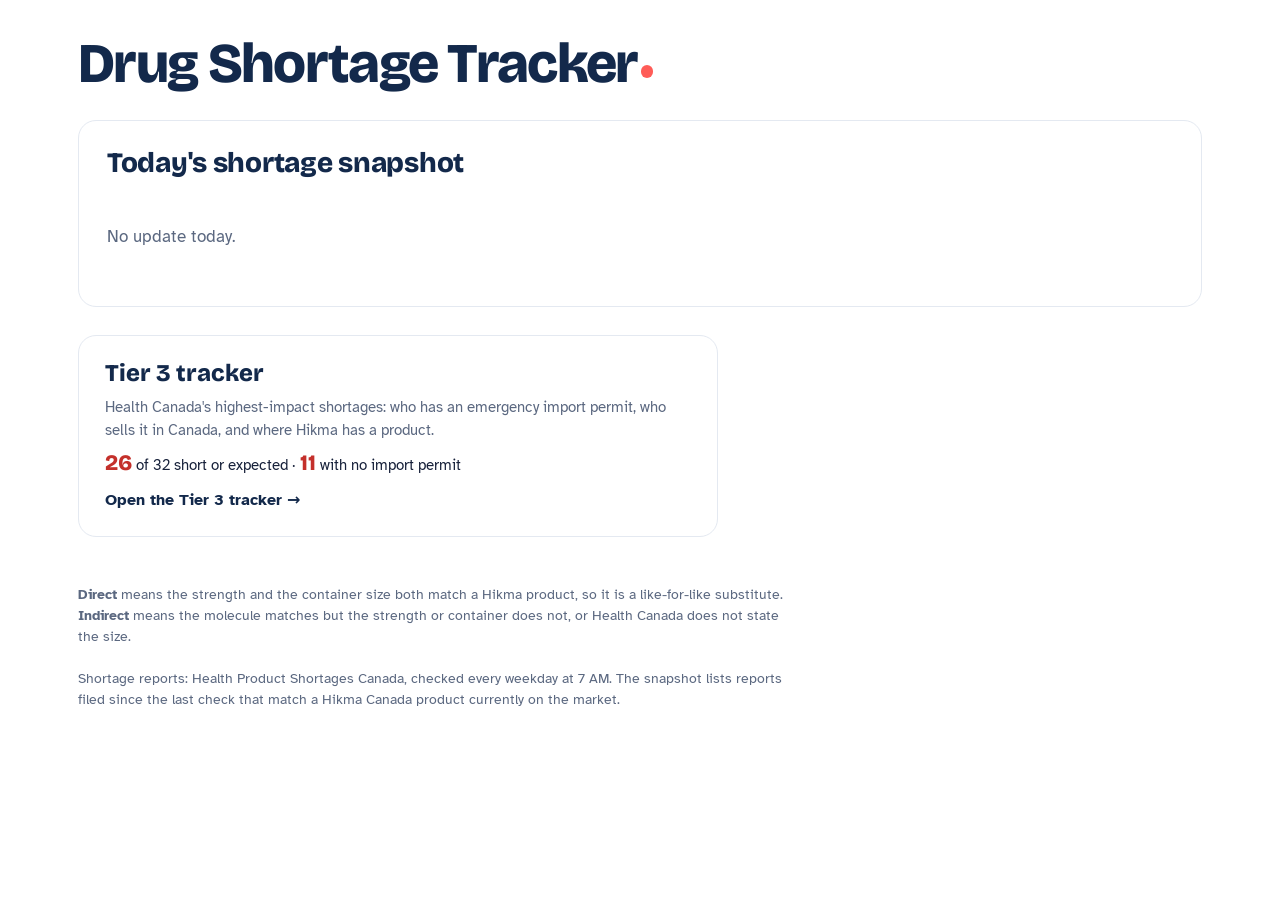
==== commit f8dddc9c: "Tier 3 tracker 2026-10-27" ====
--- a/index.html
+++ b/index.html
@@ -27,7 +27,7 @@
 </a>
 </div>
 
-<footer>Shortage reports: Health Product Shortages Canada, checked every weekday at 7 AM. The snapshot lists reports filed since the last check that match a Hikma Canada product currently on the market.</footer>
+<footer><b>Direct</b> means the strength and the container size both match a Hikma product, so it is a like-for-like substitute. <b>Indirect</b> means the molecule matches but the strength or container does not, or Health Canada does not state the size.<br><br>Shortage reports: Health Product Shortages Canada, checked every weekday at 7 AM. The snapshot lists reports filed since the last check that match a Hikma Canada product currently on the market.</footer>
 </main>
 <script>
 (function(){
@@ -43,7 +43,7 @@
 const get=u=>fetch(u,{cache:"no-store"}).then(r=>r.ok?r.json():null).catch(()=>null);
 
 get("snapshot.json").then(s=>{
-  if(!s){$("#snap").innerHTML='<p class="none">Today’s snapshot is not available yet.</p>';return}
+  if(!s){$("#snap").innerHTML='<p class="none">No update today.</p>';return}
   $("#when").innerHTML="Snapshot from <b>"+esc(fmt(s.run_date,{weekday:"long",month:"long",day:"numeric"}))+"</b>";
   $("#window").textContent="Reports filed "+fmt(s.window_start,{month:"short",day:"numeric"})+" to "+fmt(s.window_end,{month:"short",day:"numeric"});
   let h="";
@@ -52,8 +52,8 @@
   if(age(s.run_date)>4)h+='<p class="note">This snapshot is from '+esc(fmt(s.run_date))+'. The daily check may have stopped updating the site.</p>';
   if(!s.complete)h+='<p class="note">The daily check did not finish reading Health Canada’s data, so this list may be missing reports.</p>';
   const n=s.rows.length;
-  h+='<p class="lede">'+(n?'<b>'+n+'</b> new shortage report'+(n===1?'':'s')+' on Hikma products.':'No new shortage reports on Hikma products.')+'</p>';
-  h+=s.rows.map(r=>'<div class="rep"><div><div class="name">'+esc(r.molecule)+'</div><div class="match'+(r.same_strength?'':' diff')+'">'+(r.same_strength?'Same strength as a Hikma product':'Hikma has this molecule, different strength')+'</div></div>'+
+  h+='<p class="lede">'+(n?'<b>'+n+'</b> new shortage report'+(n===1?'':'s')+' on Hikma products.':'No update today. There are no new shortage reports on Hikma products.')+'</p>';
+  h+=s.rows.map(r=>'<div class="rep"><div><div class="name">'+esc(r.molecule)+(r.route?' <span class="route'+(/Oral/.test(r.route)?' oral':'')+'">'+esc(r.route)+'</span>':'')+'</div>'+(r.form?'<div class="small">'+esc(r.form)+'</div>':'')+'<div class="match'+(r.match==="Direct"?'':' diff')+'">'+(r.match?'<b>'+esc(r.match)+'</b> · ':'')+(r.match==="Direct"?'Same strength and size as a Hikma product':r.same_strength?'Same strength as a Hikma product; container differs or not stated':'Hikma has this molecule, different strength')+'</div></div>'+
     '<div class="cell"><span class="tag '+TAG(r.status)+'">'+esc(WORD[r.status]||r.status)+'</span>'+(r.days!==""&&r.days!=="unknown"?'<div class="small">'+esc(r.days)+' days</div>':'')+'</div>'+
     '<div class="cell">'+esc(nice(r.company))+'<div class="small">'+esc(r.strength)+'</div></div>'+
     '<div class="cell small">Report '+esc(r.report_id)+'<br>updated '+esc(fmt(r.updated))+'</div></div>').join("");
--- a/site.css
+++ b/site.css
@@ -53,6 +53,10 @@
 border-top:1px solid var(--line)}
 .rep .name{font:700 18px/1.2 var(--display);color:var(--navy)}
 .rep .cell{font-size:14.5px;line-height:1.35}
+.route{display:inline-block;vertical-align:3px;margin-left:6px;
+font:700 11.5px/1 var(--text);border-radius:999px;padding:4px 8px;
+background:var(--navy);color:var(--white)}
+.route.oral{background:var(--mist);color:var(--navy)}
 .match{font-size:13px;font-weight:700;color:var(--navy-2)}
 .match.diff{color:var(--slate);font-weight:400}
 .choices{display:grid;grid-template-columns:minmax(0,1fr);gap:20px;
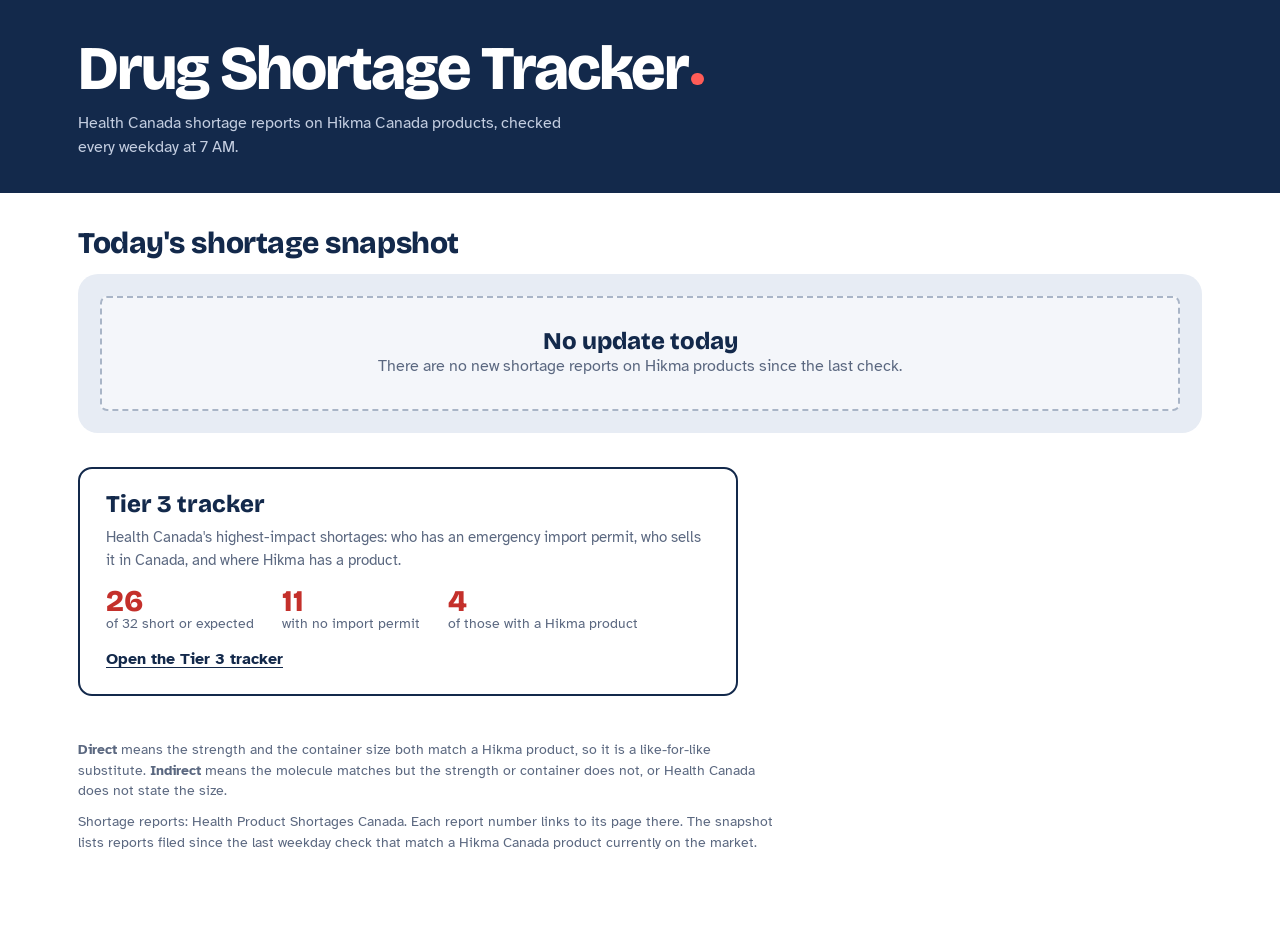
==== commit 9022fde6: "Tier 3 tracker 2026-10-27" ====
--- a/index.html
+++ b/index.html
@@ -8,27 +8,32 @@
 <link rel="stylesheet" href="https://fonts.googleapis.com/css2?family=Atkinson+Hyperlegible:wght@400;700&family=Bricolage+Grotesque:opsz,wght@12..96,500;12..96,700;12..96,800&display=swap">
 <link rel="stylesheet" href="site.css">
 </head><body>
-<main class="page">
-<div class="top">
+<header class="mast"><div class="wrap">
+<div>
 <h1>Drug Shortage Tracker<span class="dot" aria-hidden="true"></span></h1>
+<p>Health Canada shortage reports on Hikma Canada products, checked every weekday at 7 AM.</p>
+</div>
 <div class="when" id="when"></div>
-</div>
-<section class="snap" aria-labelledby="snap-h">
-<div class="snap-head"><h2 id="snap-h">Today's shortage snapshot</h2><span class="small" id="window"></span></div>
-<div id="snap"><p class="none">Loading…</p></div>
+</div></header>
+
+<main><div class="wrap">
+<section aria-labelledby="snap-h">
+<div class="head"><h2 id="snap-h">Today's shortage snapshot</h2><span class="window" id="window"></span></div>
+<div id="snap"><p class="lede">Loading…</p></div>
 </section>
 
-<div class="choices">
-<a class="choice" href="tier3/">
+<a class="tier" href="tier3/">
 <h3>Tier 3 tracker</h3>
 <p>Health Canada's highest-impact shortages: who has an emergency import permit, who sells it in Canada, and where Hikma has a product.</p>
-<div class="stat" id="tier3-stat"></div>
-<span class="go">Open the Tier 3 tracker →</span>
+<div class="figs" id="tier3-stat"></div>
+<span class="go">Open the Tier 3 tracker</span>
 </a>
-</div>
 
-<footer><b>Direct</b> means the strength and the container size both match a Hikma product, so it is a like-for-like substitute. <b>Indirect</b> means the molecule matches but the strength or container does not, or Health Canada does not state the size.<br><br>Shortage reports: Health Product Shortages Canada, checked every weekday at 7 AM. The snapshot lists reports filed since the last check that match a Hikma Canada product currently on the market.</footer>
-</main>
+<footer>
+<p><b>Direct</b> means the strength and the container size both match a Hikma product, so it is a like-for-like substitute. <b>Indirect</b> means the molecule matches but the strength or container does not, or Health Canada does not state the size.</p>
+<p>Shortage reports: Health Product Shortages Canada. Each report number links to its page there. The snapshot lists reports filed since the last weekday check that match a Hikma Canada product currently on the market.</p>
+</footer>
+</div></main>
 <script>
 (function(){
 const $=s=>document.querySelector(s);
@@ -40,26 +45,40 @@
 const WORD={"Actual shortage":"Short now","Anticipated shortage":"Expected","To be discontinued":"Being discontinued","Resolved":"Resolved","Discontinued":"Discontinued","Avoided shortage":"Avoided"};
 const TAG=s=>s==="Actual shortage"?"sh":(s==="Anticipated shortage"||s==="To be discontinued")?"ex":"dn";
 const nice=s=>String(s||"").toLowerCase().replace(/(^|[ (.&,/-])([a-z])/g,(m,a,b)=>a+b.toUpperCase()).replace(/\b(Ulc|Llc|Usp|Bp|Gmbh|Inc)\b/g,w=>({Ulc:"ULC",Llc:"LLC",Usp:"USP",Bp:"BP",Gmbh:"GmbH",Inc:"Inc"})[w]);
+// Each report links to its page on Health Product Shortages Canada.
+const hcReport=r=>"https://healthproductshortages.ca/"+(/discontinu/i.test(r.status||"")?"discontinuance":"shortage")+"/"+encodeURIComponent(r.report_id);
 const get=u=>fetch(u,{cache:"no-store"}).then(r=>r.ok?r.json():null).catch(()=>null);
 
+const band=r=>{const k=r.route||"";return'<div class="band'+(/^Oral$/.test(k)?" oral":/Injection/.test(k)?"":" other")+'"><span>'+esc(k||"Route not given")+'</span></div>'};
+const fit=r=>r.match==="Direct"?'<div class="fit direct"><b>Direct</b>Same strength and size as a Hikma product</div>':
+  '<div class="fit"><b>Indirect</b>'+(r.same_strength?"Same strength as a Hikma product; the container differs or is not stated":"Hikma has this molecule in a different strength")+'</div>';
+const stamp=r=>'<div class="stamp '+TAG(r.status)+'">'+esc(WORD[r.status]||r.status)+(r.status==="Actual shortage"&&r.days!==""&&r.days!=="unknown"?'<small>'+esc(r.days)+' days</small>':'')+'</div>';
+// Health Canada writes "1MG/ML"; a label reads "1 mg/mL".
+const dose=s=>String(s||"").toLowerCase().replace(/(\d)\s*([a-z])/g,"$1 $2").replace(/\bml\b/g,"mL");
+const label=(r,k)=>'<article class="label" style="animation-delay:'+(k*70)+'ms">'+band(r)+
+  '<div class="body"><div class="top"><div class="maker">'+esc(nice(r.company))+'</div>'+stamp(r)+'</div>'+
+  '<div class="mol'+(r.molecule.length>13?' long':'')+'">'+esc(r.molecule)+'</div>'+
+  '<div class="dose">'+(r.strength?'<b>'+esc(dose(r.strength))+'</b> ':'')+'<span>'+esc(r.form)+'</span></div>'+
+  fit(r)+
+  '<div class="fine">'+(r.din?'<span>DIN <b>'+esc(r.din)+'</b></span>':'')+'<span><a class="src" href="'+esc(hcReport(r))+'" target="_blank" rel="noopener">Health Canada report <b>'+esc(r.report_id)+'</b></a></span><span>Updated <b>'+esc(fmt(r.updated,{month:"short",day:"numeric"}))+'</b></span></div></div></article>';
+const blank='<div class="shelf"><div class="blank"><b>No update today</b><span>There are no new shortage reports on Hikma products since the last check.</span></div></div>';
+
 get("snapshot.json").then(s=>{
-  if(!s){$("#snap").innerHTML='<p class="none">No update today.</p>';return}
-  $("#when").innerHTML="Snapshot from <b>"+esc(fmt(s.run_date,{weekday:"long",month:"long",day:"numeric"}))+"</b>";
+  if(!s){$("#snap").innerHTML=blank;return}
+  $("#when").innerHTML="Snapshot from<b>"+esc(fmt(s.run_date,{weekday:"long",month:"long",day:"numeric"}))+"</b>";
   $("#window").textContent="Reports filed "+fmt(s.window_start,{month:"short",day:"numeric"})+" to "+fmt(s.window_end,{month:"short",day:"numeric"});
   let h="";
   // A weekend leaves Friday's snapshot up; anything older means the daily
   // check stopped publishing.
   if(age(s.run_date)>4)h+='<p class="note">This snapshot is from '+esc(fmt(s.run_date))+'. The daily check may have stopped updating the site.</p>';
-  if(!s.complete)h+='<p class="note">The daily check did not finish reading Health Canada’s data, so this list may be missing reports.</p>';
+  if(!s.complete)h+='<p class="note">The daily check did not finish reading Health Canada\u2019s data, so this list may be missing reports.</p>';
   const n=s.rows.length;
-  h+='<p class="lede">'+(n?'<b>'+n+'</b> new shortage report'+(n===1?'':'s')+' on Hikma products.':'No update today. There are no new shortage reports on Hikma products.')+'</p>';
-  h+=s.rows.map(r=>'<div class="rep"><div><div class="name">'+esc(r.molecule)+(r.route?' <span class="route'+(/Oral/.test(r.route)?' oral':'')+'">'+esc(r.route)+'</span>':'')+'</div>'+(r.form?'<div class="small">'+esc(r.form)+'</div>':'')+'<div class="match'+(r.match==="Direct"?'':' diff')+'">'+(r.match?'<b>'+esc(r.match)+'</b> · ':'')+(r.match==="Direct"?'Same strength and size as a Hikma product':r.same_strength?'Same strength as a Hikma product; container differs or not stated':'Hikma has this molecule, different strength')+'</div></div>'+
-    '<div class="cell"><span class="tag '+TAG(r.status)+'">'+esc(WORD[r.status]||r.status)+'</span>'+(r.days!==""&&r.days!=="unknown"?'<div class="small">'+esc(r.days)+' days</div>':'')+'</div>'+
-    '<div class="cell">'+esc(nice(r.company))+'<div class="small">'+esc(r.strength)+'</div></div>'+
-    '<div class="cell small">Report '+esc(r.report_id)+'<br>updated '+esc(fmt(r.updated))+'</div></div>').join("");
+  if(!n){$("#snap").innerHTML=h+blank;return}
+  h+='<p class="lede"><b>'+n+'</b> new shortage report'+(n===1?'':'s')+' on Hikma products.</p>';
+  h+='<div class="shelf">'+s.rows.map(label).join("")+'</div>';
   $("#snap").innerHTML=h;
 });
-get("tier3/summary.json").then(t=>{if(t)$("#tier3-stat").innerHTML='<b>'+t.open+'</b> of '+t.entries+' short or expected · <b>'+t.gap+'</b> with no import permit'});
+get("tier3/summary.json").then(t=>{if(t)$("#tier3-stat").innerHTML='<div><b>'+t.open+'</b>of '+t.entries+' short or expected</div><div><b>'+t.gap+'</b>with no import permit</div><div><b>'+t.hikma+'</b>of those with a Hikma product</div>'});
 })();
 </script>
 </body></html>
--- a/site.css
+++ b/site.css
@@ -1,9 +1,10 @@
 /* The home page. The Tier 3 tracker carries its own copy of these tokens
-   inside its page. */
+   inside its page. Each shortage is drawn as a product label: a route band
+   down the left edge, the molecule set large, and the status stamped on. */
 :root{
 --white:#ffffff;--navy:#13294b;--navy-2:#2b4475;--mist:#eef2f8;
---line:#e4e9f1;--coral:#ff5c57;--coral-ink:#c4302b;--coral-tint:#ffe9e8;
---ink:#17213a;--slate:#5b6880;--fog:#cbd3df;
+--shelf:#e7ecf4;--line:#d5dde9;--coral:#ff5c57;--coral-ink:#c4302b;
+--coral-tint:#ffe9e8;--ink:#17213a;--slate:#5b6880;--fog:#a9b5c7;
 --display:"Bricolage Grotesque","Segoe UI",system-ui,sans-serif;
 --text:"Atkinson Hyperlegible","Segoe UI",system-ui,sans-serif;
 color-scheme:light}
@@ -11,71 +12,110 @@
 html{background:var(--white)}
 body{margin:0;background:var(--white);color:var(--ink);
 font:16px/1.55 var(--text);-webkit-font-smoothing:antialiased}
-button,input{font:inherit;color:inherit}
 a{color:inherit}
-.page{max-width:1180px;margin:0 auto;padding:36px 28px 72px}
-.top{display:flex;flex-wrap:wrap;justify-content:space-between;
-align-items:flex-end;gap:12px 24px}
-h1{font:800 clamp(36px,5vw,56px)/1 var(--display);margin:0;
-letter-spacing:-.03em;color:var(--navy)}
-h1 .dot{display:inline-block;width:.22em;height:.22em;border-radius:50%;
-background:var(--coral);margin-left:.06em;vertical-align:.08em}
-h2{font:800 28px/1.15 var(--display);color:var(--navy);margin:0;
-letter-spacing:-.01em}
-.when{color:var(--slate);font-size:14px;text-align:right}
-.when b{color:var(--navy)}
-.intro{margin:14px 0 0;max-width:72ch;font-size:15.5px;color:var(--slate)}
-.back{display:inline-block;margin-bottom:14px;font-weight:700;
-color:var(--navy-2);text-decoration:none;font-size:14.5px}
-.back:hover{color:var(--coral-ink)}
-.note{margin:16px 0 0;padding:12px 16px;border-radius:10px;
+.wrap{max-width:1180px;margin:0 auto;padding:0 28px}
+
+/* ---------- masthead ---------- */
+.mast{background:var(--navy);color:var(--white);padding:40px 0 34px}
+.mast .wrap{display:flex;flex-wrap:wrap;justify-content:space-between;
+align-items:flex-end;gap:14px 28px}
+h1{font:800 clamp(38px,5.4vw,62px)/.95 var(--display);margin:0;
+letter-spacing:-.035em}
+h1 .dot{display:inline-block;width:.2em;height:.2em;border-radius:50%;
+background:var(--coral);margin-left:.06em;vertical-align:.06em}
+.mast p{margin:12px 0 0;color:#c3cde0;font-size:15.5px;max-width:52ch}
+.when{text-align:right;color:#c3cde0;font-size:14px;line-height:1.4}
+.when b{display:block;color:var(--white);font:700 20px/1.2 var(--display)}
+
+/* ---------- snapshot ---------- */
+main{padding:34px 0 72px}
+.head{display:flex;flex-wrap:wrap;justify-content:space-between;
+align-items:baseline;gap:4px 20px}
+h2{font:800 30px/1.1 var(--display);color:var(--navy);margin:0;
+letter-spacing:-.015em}
+.window{color:var(--slate);font-size:14px}
+.head+div>.shelf:first-child{margin-top:14px}
+.lede{margin:6px 0 18px;font-size:17px;color:var(--slate)}
+.lede b{color:var(--navy)}
+.note{margin:0 0 16px;padding:12px 16px;border-radius:10px;
 background:var(--coral-tint);color:var(--coral-ink);font-weight:700}
-.muted{color:var(--slate)}
-.small{font-size:13px;color:var(--slate)}
-.tag{display:inline-block;font-size:12.5px;font-weight:700;border-radius:999px;
-padding:3px 9px;white-space:nowrap}
-.tag.sh{background:var(--coral);color:var(--white)}
-.tag.ex{background:var(--coral-tint);color:var(--coral-ink)}
-.tag.dn{background:var(--mist);color:var(--slate)}
-.tag.ok{background:var(--navy);color:var(--white)}
-.none{padding:28px 0;color:var(--slate);font-size:17px}
-footer{margin-top:48px;color:var(--slate);font-size:13.5px;max-width:80ch}
+.shelf{background:var(--shelf);border-radius:20px;padding:22px;
+display:grid;grid-template-columns:repeat(auto-fill,minmax(330px,1fr));gap:20px}
 
-/* ---------- home ---------- */
-.snap{margin-top:28px;border:1px solid var(--line);border-radius:18px;
-padding:26px 28px 10px;background:var(--white)}
-.snap-head{display:flex;flex-wrap:wrap;justify-content:space-between;
-align-items:baseline;gap:6px 20px}
-.snap .lede{margin:8px 0 18px;font-size:18px}
-.snap .lede b{color:var(--navy)}
-.rep{display:grid;grid-template-columns:minmax(0,1.5fr) minmax(0,1fr)
-minmax(0,1.4fr) minmax(0,1fr);gap:14px;align-items:center;padding:14px 4px;
-border-top:1px solid var(--line)}
-.rep .name{font:700 18px/1.2 var(--display);color:var(--navy)}
-.rep .cell{font-size:14.5px;line-height:1.35}
-.route{display:inline-block;vertical-align:3px;margin-left:6px;
-font:700 11.5px/1 var(--text);border-radius:999px;padding:4px 8px;
-background:var(--navy);color:var(--white)}
-.route.oral{background:var(--mist);color:var(--navy)}
-.match{font-size:13px;font-weight:700;color:var(--navy-2)}
-.match.diff{color:var(--slate);font-weight:400}
-.choices{display:grid;grid-template-columns:minmax(0,1fr);gap:20px;
-margin-top:28px;max-width:640px}
-.choice{display:flex;flex-direction:column;gap:10px;text-decoration:none;
-border:1px solid var(--line);border-radius:18px;padding:24px 26px;
-transition:border-color .15s,box-shadow .15s;background:var(--white)}
-.choice:hover,.choice:focus-visible{border-color:var(--coral);
-box-shadow:0 0 0 1px var(--coral);outline:none}
-.choice h3{margin:0;font:800 24px/1.1 var(--display);color:var(--navy)}
-.choice p{margin:0;color:var(--slate);font-size:15px}
-.choice .stat{font-size:15px;color:var(--ink)}
-.choice .stat b{color:var(--coral-ink);font:800 22px/1 var(--display)}
-.choice .go{margin-top:auto;font-weight:700;color:var(--navy)}
-.choice:hover .go{color:var(--coral-ink)}
+/* One shortage, drawn as a carton label. */
+.label{position:relative;display:grid;grid-template-columns:34px minmax(0,1fr);
+background:var(--white);border:1px solid var(--line);border-radius:7px;
+box-shadow:0 1px 0 rgba(19,41,75,.06),0 8px 18px -12px rgba(19,41,75,.35);
+overflow:hidden;animation:place .5s cubic-bezier(.2,.9,.3,1.2) both}
+.band{background:var(--navy);color:var(--white);display:flex;
+align-items:center;justify-content:center}
+.band span{writing-mode:vertical-rl;transform:rotate(180deg);
+font:700 12.5px/1 var(--text);letter-spacing:.06em;white-space:nowrap}
+.band.oral{background:var(--mist);color:var(--navy);
+border-right:1px solid var(--line)}
+.band.other{background:var(--fog);color:var(--navy)}
+.body{padding:16px 18px 14px;min-width:0}
+.top{display:flex;justify-content:space-between;align-items:center;
+gap:12px;min-height:34px}
+.maker{min-width:0;font-size:13px;color:var(--slate);white-space:nowrap;overflow:hidden;
+text-overflow:ellipsis}
+.mol{font:800 27px/1.02 var(--display);color:var(--navy);margin:8px 0 6px;
+letter-spacing:-.02em;overflow-wrap:break-word;hyphens:auto}
+.mol.long{font-size:22px}
+.dose{font-size:16px;color:var(--ink)}
+.dose b{font-weight:700}
+.dose span{color:var(--slate)}
+.fine{margin-top:12px;padding-top:10px;border-top:1px dashed var(--line);
+display:flex;flex-wrap:wrap;gap:4px 18px;font-size:12.5px;color:var(--slate)}
+.fine b{color:var(--ink);font-weight:700}
+.fit{margin-top:10px;font-size:13.5px;line-height:1.35;color:var(--slate)}
+.fit b{display:inline-block;margin-right:6px;padding:2px 8px;border-radius:4px;
+font-size:12.5px;border:1.5px solid var(--navy);color:var(--navy)}
+.fit.direct b{background:var(--navy);color:var(--white)}
+
+/* The status, stamped on at an angle like a pharmacy "back order" stamp. */
+.stamp{flex:none;margin:2px -2px 0 0;transform:rotate(-6deg);
+padding:5px 10px 4px;border:2px solid var(--coral);border-radius:6px;
+color:var(--coral-ink);font:800 14px/1 var(--display);background:var(--white);
+text-align:center}
+.stamp small{display:block;margin-top:3px;font:700 11px/1 var(--text)}
+.stamp.ex{border-style:dashed;border-color:#ff9b97}
+.stamp.dn{border-color:var(--fog);color:var(--slate)}
+
+/* No update: an empty label waiting to be filled. */
+.blank{grid-column:1/-1;border:2px dashed var(--fog);border-radius:7px;
+padding:30px 24px;text-align:center;background:rgba(255,255,255,.55)}
+.blank b{display:block;font:800 24px/1.1 var(--display);color:var(--navy)}
+.blank span{color:var(--slate)}
+
+@keyframes place{from{opacity:0;transform:translateY(-10px) rotate(-1.2deg)}
+to{opacity:1;transform:none}}
+
+/* ---------- Tier 3 ---------- */
+.tier{display:block;margin-top:34px;max-width:660px;text-decoration:none;
+border:2px solid var(--navy);border-radius:14px;padding:22px 26px}
+.tier:hover,.tier:focus-visible{border-color:var(--coral);outline:none}
+.tier h3{margin:0;font:800 24px/1.1 var(--display);color:var(--navy)}
+.tier p{margin:8px 0 14px;color:var(--slate);font-size:15px}
+.figs{display:flex;flex-wrap:wrap;gap:8px 28px;margin-bottom:14px}
+.figs div{font-size:14px;color:var(--slate);line-height:1.2}
+.figs b{display:block;font:800 30px/1 var(--display);color:var(--coral-ink)}
+.go{font-weight:700;color:var(--navy);text-decoration:underline;
+text-underline-offset:3px}
+.tier:hover .go{color:var(--coral-ink)}
+
+footer{margin-top:44px;color:var(--slate);font-size:13.5px;max-width:78ch}
+footer p{margin:0 0 10px}
 
 @media (max-width:760px){
-.page{padding:24px 16px 56px}
+.wrap{padding:0 16px}
+.mast{padding:28px 0 24px}
 .when{text-align:left}
-.snap{padding:20px 16px 6px}
-.rep{grid-template-columns:1fr 1fr}
+.shelf{padding:12px;grid-template-columns:minmax(0,1fr)}
+.mol{font-size:24px}
 }
+@media (prefers-reduced-motion:reduce){.label{animation:none}}
+
+a.src{color:var(--navy-2);text-decoration:underline;text-decoration-style:dotted;
+text-underline-offset:3px}
+a.src:hover,a.src:focus-visible{color:var(--coral-ink);text-decoration-style:solid}
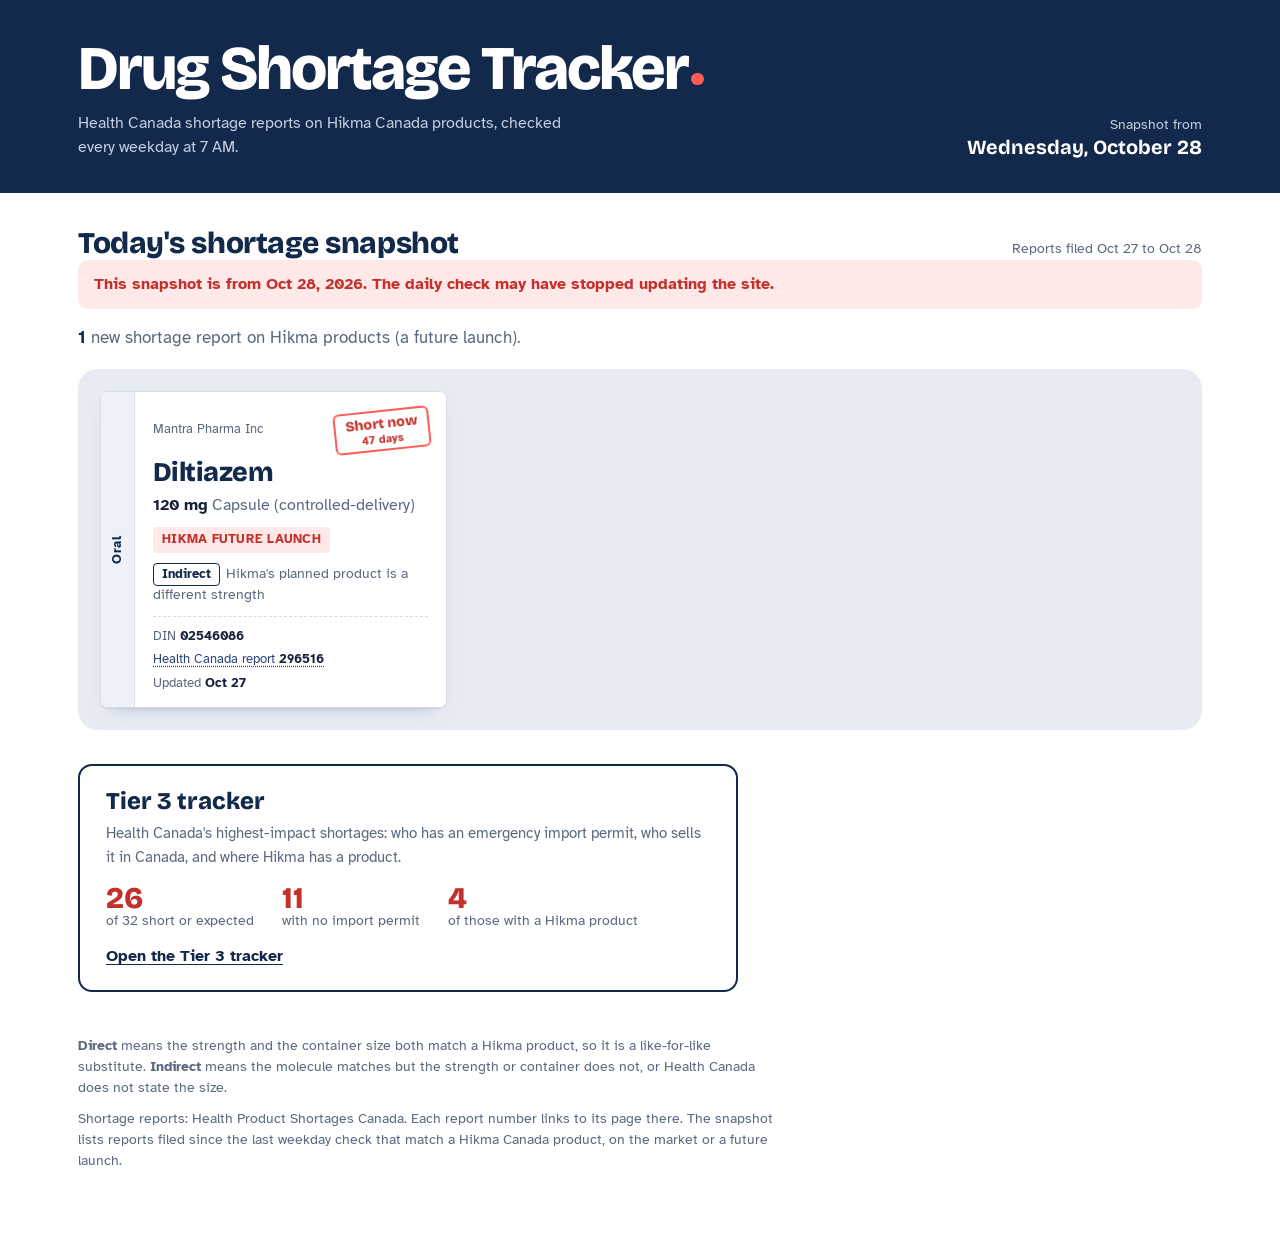
==== commit 9a7cbe99: "Shortage snapshot 2026-10-28" ====
--- a/index.html
+++ b/index.html
@@ -31,7 +31,7 @@
 
 <footer>
 <p><b>Direct</b> means the strength and the container size both match a Hikma product, so it is a like-for-like substitute. <b>Indirect</b> means the molecule matches but the strength or container does not, or Health Canada does not state the size.</p>
-<p>Shortage reports: Health Product Shortages Canada. Each report number links to its page there. The snapshot lists reports filed since the last weekday check that match a Hikma Canada product currently on the market.</p>
+<p>Shortage reports: Health Product Shortages Canada. Each report number links to its page there. The snapshot lists reports filed since the last weekday check that match a Hikma Canada product, on the market or a future launch.</p>
 </footer>
 </div></main>
 <script>
@@ -50,8 +50,11 @@
 const get=u=>fetch(u,{cache:"no-store"}).then(r=>r.ok?r.json():null).catch(()=>null);
 
 const band=r=>{const k=r.route||"";return'<div class="band'+(/^Oral$/.test(k)?" oral":/Injection/.test(k)?"":" other")+'"><span>'+esc(k||"Route not given")+'</span></div>'};
-const fit=r=>r.match==="Direct"?'<div class="fit direct"><b>Direct</b>Same strength and size as a Hikma product</div>':
-  '<div class="fit"><b>Indirect</b>'+(r.same_strength?"Same strength as a Hikma product; the container differs or is not stated":"Hikma has this molecule in a different strength")+'</div>';
+// A launch is a molecule Hikma Canada plans to sell but does not yet.
+const launch=r=>r.launch?'<div class="launch">Hikma future launch</div>':'';
+const P=r=>r.launch?"Hikma's planned product":"a Hikma product";
+const fit=r=>r.match==="Direct"?'<div class="fit direct"><b>Direct</b>Same strength and size as '+P(r)+'</div>':
+  '<div class="fit"><b>Indirect</b>'+(r.same_strength?"Same strength as "+P(r)+"; the container differs or is not stated":(r.launch?"Hikma's planned product is a different strength":"Hikma has this molecule in a different strength"))+'</div>';
 const stamp=r=>'<div class="stamp '+TAG(r.status)+'">'+esc(WORD[r.status]||r.status)+(r.status==="Actual shortage"&&r.days!==""&&r.days!=="unknown"?'<small>'+esc(r.days)+' days</small>':'')+'</div>';
 // Health Canada writes "1MG/ML"; a label reads "1 mg/mL".
 const dose=s=>String(s||"").toLowerCase().replace(/(\d)\s*([a-z])/g,"$1 $2").replace(/\bml\b/g,"mL");
@@ -59,9 +62,9 @@
   '<div class="body"><div class="top"><div class="maker">'+esc(nice(r.company))+'</div>'+stamp(r)+'</div>'+
   '<div class="mol'+(r.molecule.length>13?' long':'')+'">'+esc(r.molecule)+'</div>'+
   '<div class="dose">'+(r.strength?'<b>'+esc(dose(r.strength))+'</b> ':'')+'<span>'+esc(r.form)+'</span></div>'+
-  fit(r)+
+  launch(r)+fit(r)+
   '<div class="fine">'+(r.din?'<span>DIN <b>'+esc(r.din)+'</b></span>':'')+'<span><a class="src" href="'+esc(hcReport(r))+'" target="_blank" rel="noopener">Health Canada report <b>'+esc(r.report_id)+'</b></a></span><span>Updated <b>'+esc(fmt(r.updated,{month:"short",day:"numeric"}))+'</b></span></div></div></article>';
-const blank='<div class="shelf"><div class="blank"><b>No update today</b><span>There are no new shortage reports on Hikma products since the last check.</span></div></div>';
+const blank='<div class="shelf"><div class="blank"><b>No update today</b><span>There are no new shortage reports on Hikma products, current or future launches, since the last check.</span></div></div>';
 
 get("snapshot.json").then(s=>{
   if(!s){$("#snap").innerHTML=blank;return}
@@ -74,7 +77,8 @@
   if(!s.complete)h+='<p class="note">The daily check did not finish reading Health Canada\u2019s data, so this list may be missing reports.</p>';
   const n=s.rows.length;
   if(!n){$("#snap").innerHTML=h+blank;return}
-  h+='<p class="lede"><b>'+n+'</b> new shortage report'+(n===1?'':'s')+' on Hikma products.</p>';
+  const L=s.rows.filter(r=>r.launch).length;
+  h+='<p class="lede"><b>'+n+'</b> new shortage report'+(n===1?'':'s')+' on Hikma products'+(L?' ('+(L===n?(n===1?'a future launch':'all future launches'):L+' on future launches')+')':'')+'.</p>';
   h+='<div class="shelf">'+s.rows.map(label).join("")+'</div>';
   $("#snap").innerHTML=h;
 });
--- a/site.css
+++ b/site.css
@@ -72,6 +72,10 @@
 .fit b{display:inline-block;margin-right:6px;padding:2px 8px;border-radius:4px;
 font-size:12.5px;border:1.5px solid var(--navy);color:var(--navy)}
 .fit.direct b{background:var(--navy);color:var(--white)}
+/* A launch is not yet on the market: flagged so nobody reads it as stock. */
+.launch{display:inline-block;margin-top:10px;padding:3px 9px;border-radius:4px;
+font-size:12.5px;font-weight:700;letter-spacing:.02em;text-transform:uppercase;
+background:var(--coral-tint);color:var(--coral-ink)}
 
 /* The status, stamped on at an angle like a pharmacy "back order" stamp. */
 .stamp{flex:none;margin:2px -2px 0 0;transform:rotate(-6deg);
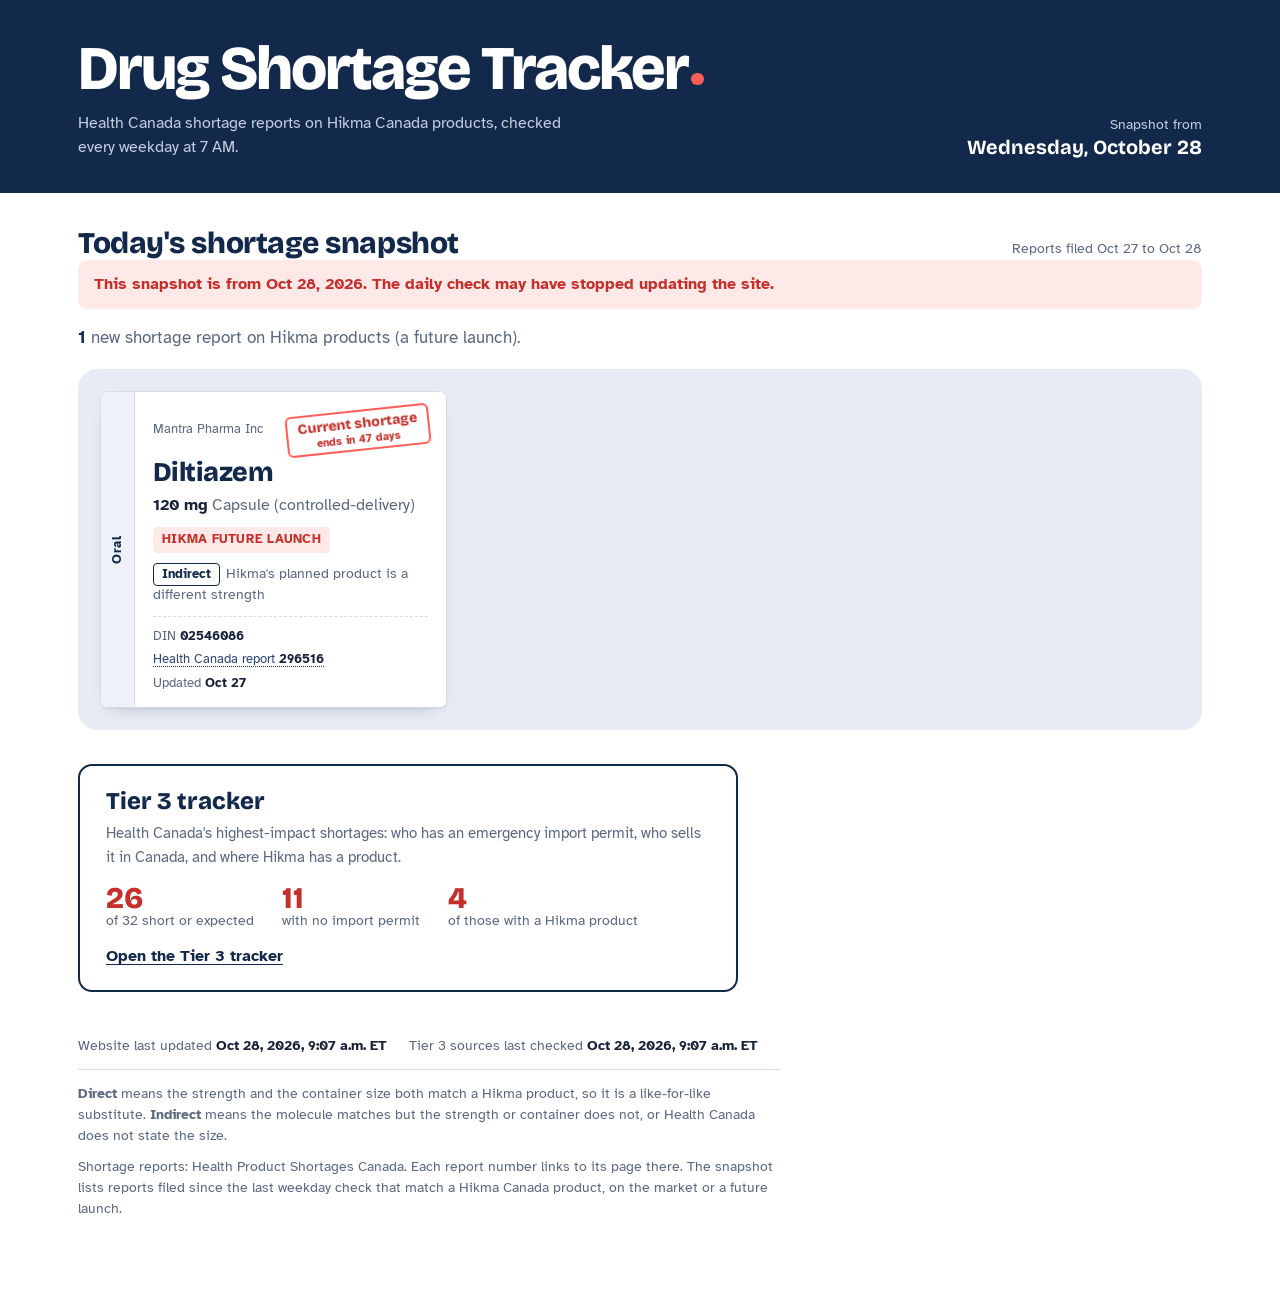
==== commit a807ef1e: "Tier 3 tracker 2026-10-28" ====
--- a/index.html
+++ b/index.html
@@ -30,6 +30,7 @@
 </a>
 
 <footer>
+<p class="stamps" id="stamps"></p>
 <p><b>Direct</b> means the strength and the container size both match a Hikma product, so it is a like-for-like substitute. <b>Indirect</b> means the molecule matches but the strength or container does not, or Health Canada does not state the size.</p>
 <p>Shortage reports: Health Product Shortages Canada. Each report number links to its page there. The snapshot lists reports filed since the last weekday check that match a Hikma Canada product, on the market or a future launch.</p>
 </footer>
@@ -42,11 +43,13 @@
 const fmt=(s,o)=>{const d=D(s);return d&&!isNaN(d)?d.toLocaleDateString("en-CA",o||{month:"short",day:"numeric",year:"numeric"}):"";};
 const today=new Date();today.setHours(0,0,0,0);
 const age=s=>{const d=D(s);return d?Math.round((today-d)/864e5):null};
-const WORD={"Actual shortage":"Short now","Anticipated shortage":"Expected","To be discontinued":"Being discontinued","Resolved":"Resolved","Discontinued":"Discontinued","Avoided shortage":"Avoided"};
+const WORD={"Actual shortage":"Current shortage","Anticipated shortage":"Expected","To be discontinued":"Being discontinued","Resolved":"Resolved","Discontinued":"Discontinued","Avoided shortage":"Avoided"};
 const TAG=s=>s==="Actual shortage"?"sh":(s==="Anticipated shortage"||s==="To be discontinued")?"ex":"dn";
 const nice=s=>String(s||"").toLowerCase().replace(/(^|[ (.&,/-])([a-z])/g,(m,a,b)=>a+b.toUpperCase()).replace(/\b(Ulc|Llc|Usp|Bp|Gmbh|Inc)\b/g,w=>({Ulc:"ULC",Llc:"LLC",Usp:"USP",Bp:"BP",Gmbh:"GmbH",Inc:"Inc"})[w]);
 // Each report links to its page on Health Product Shortages Canada.
 const hcReport=r=>"https://healthproductshortages.ca/"+(/discontinu/i.test(r.status||"")?"discontinuance":"shortage")+"/"+encodeURIComponent(r.report_id);
+// Exact times, shown in Toronto time wherever the reader is.
+const at=s=>{const d=s?new Date(s):null;return d&&!isNaN(d)?d.toLocaleString("en-CA",{timeZone:"America/Toronto",month:"short",day:"numeric",year:"numeric",hour:"numeric",minute:"2-digit"})+" ET":""};
 const get=u=>fetch(u,{cache:"no-store"}).then(r=>r.ok?r.json():null).catch(()=>null);
 
 const band=r=>{const k=r.route||"";return'<div class="band'+(/^Oral$/.test(k)?" oral":/Injection/.test(k)?"":" other")+'"><span>'+esc(k||"Route not given")+'</span></div>'};
@@ -55,7 +58,9 @@
 const P=r=>r.launch?"Hikma's planned product":"a Hikma product";
 const fit=r=>r.match==="Direct"?'<div class="fit direct"><b>Direct</b>Same strength and size as '+P(r)+'</div>':
   '<div class="fit"><b>Indirect</b>'+(r.same_strength?"Same strength as "+P(r)+"; the container differs or is not stated":(r.launch?"Hikma's planned product is a different strength":"Hikma has this molecule in a different strength"))+'</div>';
-const stamp=r=>'<div class="stamp '+TAG(r.status)+'">'+esc(WORD[r.status]||r.status)+(r.status==="Actual shortage"&&r.days!==""&&r.days!=="unknown"?'<small>'+esc(r.days)+' days</small>':'')+'</div>';
+// days is the time left until Health Canada's expected end date, not how
+// long the shortage has run; a bare "47 days" was read the wrong way.
+const stamp=r=>'<div class="stamp '+TAG(r.status)+'">'+esc(WORD[r.status]||r.status)+(r.status==="Actual shortage"&&r.days!==""&&r.days!=="unknown"?'<small>ends in '+esc(r.days)+' day'+(r.days==1?'':'s')+'</small>':'')+'</div>';
 // Health Canada writes "1MG/ML"; a label reads "1 mg/mL".
 const dose=s=>String(s||"").toLowerCase().replace(/(\d)\s*([a-z])/g,"$1 $2").replace(/\bml\b/g,"mL");
 const label=(r,k)=>'<article class="label" style="animation-delay:'+(k*70)+'ms">'+band(r)+
@@ -66,7 +71,18 @@
   '<div class="fine">'+(r.din?'<span>DIN <b>'+esc(r.din)+'</b></span>':'')+'<span><a class="src" href="'+esc(hcReport(r))+'" target="_blank" rel="noopener">Health Canada report <b>'+esc(r.report_id)+'</b></a></span><span>Updated <b>'+esc(fmt(r.updated,{month:"short",day:"numeric"}))+'</b></span></div></div></article>';
 const blank='<div class="shelf"><div class="blank"><b>No update today</b><span>There are no new shortage reports on Hikma products, current or future launches, since the last check.</span></div></div>';
 
-get("snapshot.json").then(s=>{
+const snapP=get("snapshot.json"),tierP=get("tier3/summary.json");
+// Footer: when the site last changed, and when each tool last read its
+// sources. Both shown so a stalled tool is visible, not hidden behind the
+// other one's fresh date.
+Promise.all([snapP,tierP]).then(([s,t])=>{
+  const pub=[s&&s.published_at,t&&t.published_at].filter(Boolean).sort().pop();
+  const row=(k,v)=>v?'<span>'+k+' <b>'+esc(v)+'</b></span>':'';
+  $("#stamps").innerHTML=row("Website last updated",at(pub))+
+    row("Shortage reports last checked",at(s&&s.checked_at))+
+    row("Tier 3 sources last checked",at(t&&t.checked_at));
+});
+snapP.then(s=>{
   if(!s){$("#snap").innerHTML=blank;return}
   $("#when").innerHTML="Snapshot from<b>"+esc(fmt(s.run_date,{weekday:"long",month:"long",day:"numeric"}))+"</b>";
   $("#window").textContent="Reports filed "+fmt(s.window_start,{month:"short",day:"numeric"})+" to "+fmt(s.window_end,{month:"short",day:"numeric"});
@@ -82,7 +98,7 @@
   h+='<div class="shelf">'+s.rows.map(label).join("")+'</div>';
   $("#snap").innerHTML=h;
 });
-get("tier3/summary.json").then(t=>{if(t)$("#tier3-stat").innerHTML='<div><b>'+t.open+'</b>of '+t.entries+' short or expected</div><div><b>'+t.gap+'</b>with no import permit</div><div><b>'+t.hikma+'</b>of those with a Hikma product</div>'});
+tierP.then(t=>{if(t)$("#tier3-stat").innerHTML='<div><b>'+t.open+'</b>of '+t.entries+' short or expected</div><div><b>'+t.gap+'</b>with no import permit</div><div><b>'+t.hikma+'</b>of those with a Hikma product</div>'});
 })();
 </script>
 </body></html>
--- a/site.css
+++ b/site.css
@@ -14,6 +14,12 @@
 font:16px/1.55 var(--text);-webkit-font-smoothing:antialiased}
 a{color:inherit}
 .wrap{max-width:1180px;margin:0 auto;padding:0 28px}
+
+/* ---------- footer times ---------- */
+.stamps{display:flex;flex-wrap:wrap;gap:6px 22px;padding-bottom:12px;
+border-bottom:1px solid var(--line);margin-bottom:14px}
+.stamps b{color:var(--ink)}
+.stamps:empty{display:none}
 
 /* ---------- masthead ---------- */
 .mast{background:var(--navy);color:var(--white);padding:40px 0 34px}
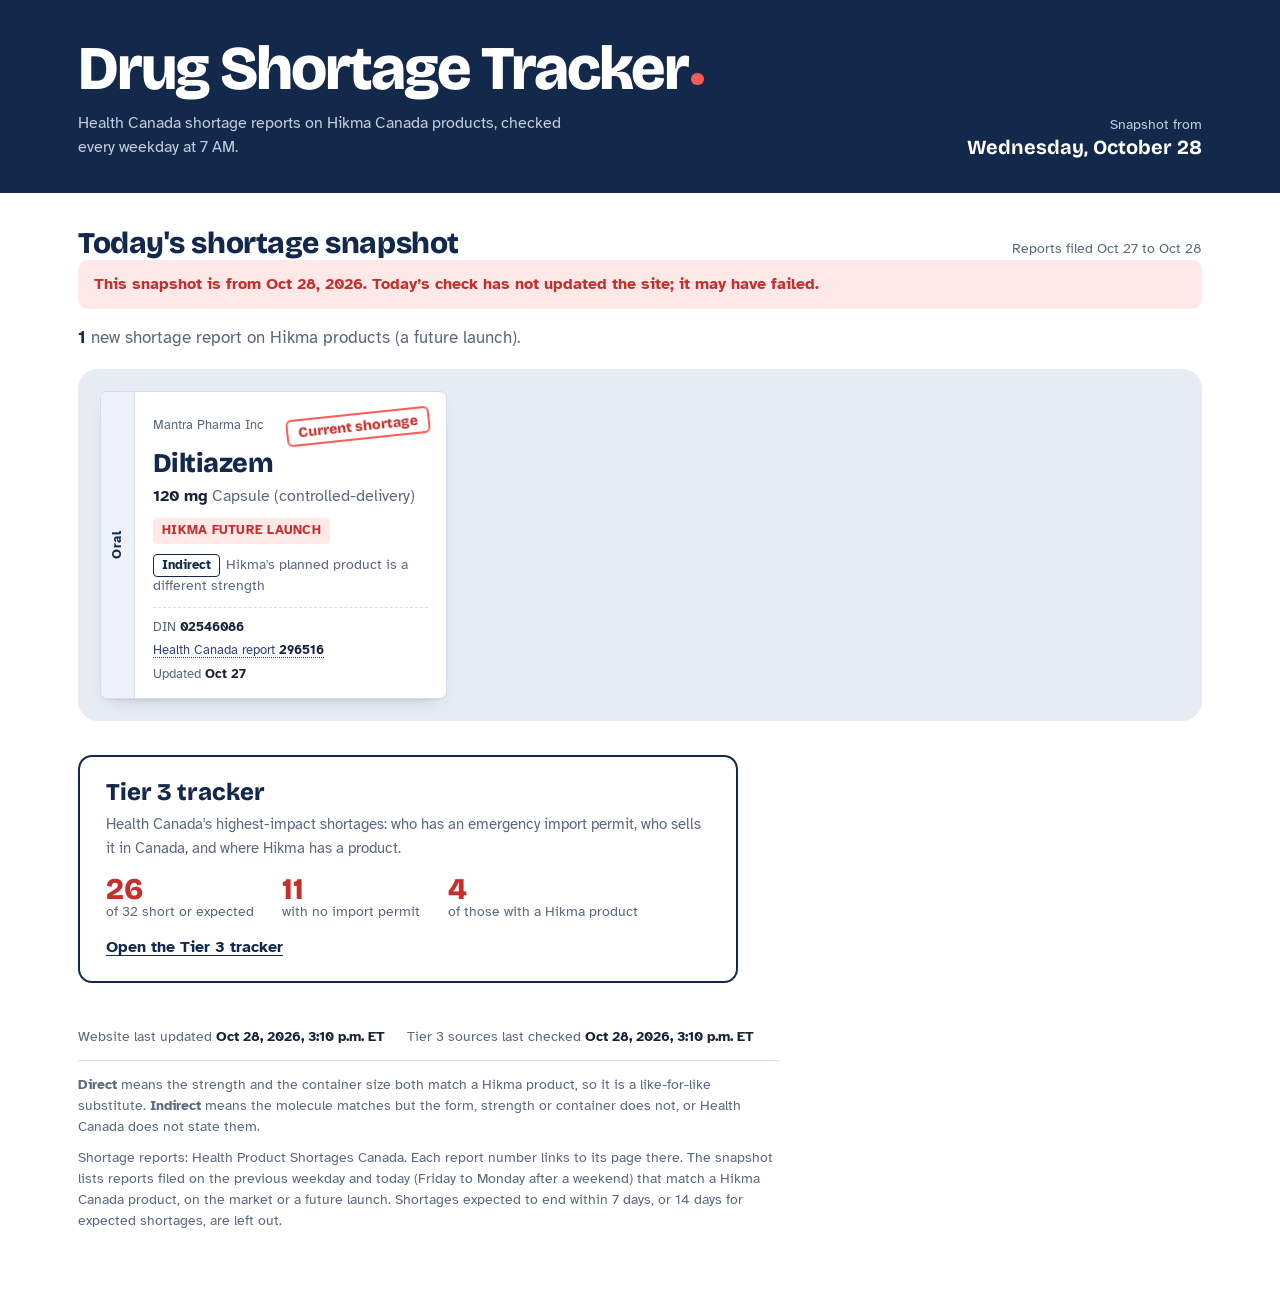
==== commit a51d36a1: "Tier 3 tracker 2026-10-28" ====
--- a/index.html
+++ b/index.html
@@ -31,8 +31,8 @@
 
 <footer>
 <p class="stamps" id="stamps"></p>
-<p><b>Direct</b> means the strength and the container size both match a Hikma product, so it is a like-for-like substitute. <b>Indirect</b> means the molecule matches but the strength or container does not, or Health Canada does not state the size.</p>
-<p>Shortage reports: Health Product Shortages Canada. Each report number links to its page there. The snapshot lists reports filed since the last weekday check that match a Hikma Canada product, on the market or a future launch.</p>
+<p><b>Direct</b> means the strength and the container size both match a Hikma product, so it is a like-for-like substitute. <b>Indirect</b> means the molecule matches but the form, strength or container does not, or Health Canada does not state them.</p>
+<p>Shortage reports: Health Product Shortages Canada. Each report number links to its page there. The snapshot lists reports filed on the previous weekday and today (Friday to Monday after a weekend) that match a Hikma Canada product, on the market or a future launch. Shortages expected to end within 7 days, or 14 days for expected shortages, are left out.</p>
 </footer>
 </div></main>
 <script>
@@ -41,11 +41,12 @@
 const esc=s=>String(s==null?"":s).replace(/[&<>"]/g,c=>({"&":"&amp;","<":"&lt;",">":"&gt;",'"':"&quot;"}[c]));
 const D=s=>s?new Date(String(s).slice(0,10)+"T00:00:00"):null;
 const fmt=(s,o)=>{const d=D(s);return d&&!isNaN(d)?d.toLocaleDateString("en-CA",o||{month:"short",day:"numeric",year:"numeric"}):"";};
-const today=new Date();today.setHours(0,0,0,0);
-const age=s=>{const d=D(s);return d?Math.round((today-d)/864e5):null};
 const WORD={"Actual shortage":"Current shortage","Anticipated shortage":"Expected","To be discontinued":"Being discontinued","Resolved":"Resolved","Discontinued":"Discontinued","Avoided shortage":"Avoided"};
 const TAG=s=>s==="Actual shortage"?"sh":(s==="Anticipated shortage"||s==="To be discontinued")?"ex":"dn";
-const nice=s=>String(s||"").toLowerCase().replace(/(^|[ (.&,/-])([a-z])/g,(m,a,b)=>a+b.toUpperCase()).replace(/\b(Ulc|Llc|Usp|Bp|Gmbh|Inc)\b/g,w=>({Ulc:"ULC",Llc:"LLC",Usp:"USP",Bp:"BP",Gmbh:"GmbH",Inc:"Inc"})[w]);
+// Short all-capital words are acronyms ("AA PHARMA", "BGP PHARMA"), kept
+// as written; common short words are not.
+const SMALL=new Set(["INC","LTD","CO","OF","THE","AND","DE","DU","LA","LE","ET","FOR","DES","PRO","LAB","USA"]);
+const nice=s=>String(s||"").split(/(\s+)/).map(w=>/^[A-Z]{2,3}$/.test(w)&&!SMALL.has(w)?w:w.toLowerCase().replace(/(^|[(.&,/-])([a-z])/g,(m,a,b)=>a+b.toUpperCase())).join("").replace(/\b(Ulc|Llc|Usp|Bp|Gmbh|Usa)\b/g,w=>({Ulc:"ULC",Llc:"LLC",Usp:"USP",Bp:"BP",Gmbh:"GmbH",Usa:"USA"})[w]);
 // Each report links to its page on Health Product Shortages Canada.
 const hcReport=r=>"https://healthproductshortages.ca/"+(/discontinu/i.test(r.status||"")?"discontinuance":"shortage")+"/"+encodeURIComponent(r.report_id);
 // Exact times, shown in Toronto time wherever the reader is.
@@ -57,10 +58,17 @@
 const launch=r=>r.launch?'<div class="launch">Hikma future launch</div>':'';
 const P=r=>r.launch?"Hikma's planned product":"a Hikma product";
 const fit=r=>r.match==="Direct"?'<div class="fit direct"><b>Direct</b>Same strength and size as '+P(r)+'</div>':
-  '<div class="fit"><b>Indirect</b>'+(r.same_strength?"Same strength as "+P(r)+"; the container differs or is not stated":(r.launch?"Hikma's planned product is a different strength":"Hikma has this molecule in a different strength"))+'</div>';
-// days is the time left until Health Canada's expected end date, not how
-// long the shortage has run; a bare "47 days" was read the wrong way.
-const stamp=r=>'<div class="stamp '+TAG(r.status)+'">'+esc(WORD[r.status]||r.status)+(r.status==="Actual shortage"&&r.days!==""&&r.days!=="unknown"?'<small>ends in '+esc(r.days)+' day'+(r.days==1?'':'s')+'</small>':'')+'</div>';
+  '<div class="fit"><b>Indirect</b>'+(
+    r.other_form?(r.launch?"Hikma's planned product is an injection":"Hikma's product is an injection")+"; this one is "+String(r.route).toLowerCase():
+    r.same_strength?"Same strength as "+P(r)+"; the container differs or is not stated":
+    !r.strength?"Health Canada does not state the strength":
+    r.launch?"Hikma's planned product is a different strength":"Hikma has this molecule in a different strength")+'</div>';
+// The expected end date itself. A day count was read as days so far, was
+// one short (fixed at 7 AM), and was days out by Monday.
+// A snapshot written before "end" existed shows neither, rather than a
+// wrong "no end date given".
+const ends=r=>r.status!=="Actual shortage"||!("end" in r)?"":r.end?"ends "+fmt(r.end,{month:"short",day:"numeric"}):"no end date given";
+const stamp=r=>'<div class="stamp '+TAG(r.status)+'">'+esc(WORD[r.status]||r.status)+(ends(r)?'<small>'+esc(ends(r))+'</small>':'')+'</div>';
 // Health Canada writes "1MG/ML"; a label reads "1 mg/mL".
 const dose=s=>String(s||"").toLowerCase().replace(/(\d)\s*([a-z])/g,"$1 $2").replace(/\bml\b/g,"mL");
 const label=(r,k)=>'<article class="label" style="animation-delay:'+(k*70)+'ms">'+band(r)+
@@ -69,7 +77,16 @@
   '<div class="dose">'+(r.strength?'<b>'+esc(dose(r.strength))+'</b> ':'')+'<span>'+esc(r.form)+'</span></div>'+
   launch(r)+fit(r)+
   '<div class="fine">'+(r.din?'<span>DIN <b>'+esc(r.din)+'</b></span>':'')+'<span><a class="src" href="'+esc(hcReport(r))+'" target="_blank" rel="noopener">Health Canada report <b>'+esc(r.report_id)+'</b></a></span><span>Updated <b>'+esc(fmt(r.updated,{month:"short",day:"numeric"}))+'</b></span></div></div></article>';
-const blank='<div class="shelf"><div class="blank"><b>No update today</b><span>There are no new shortage reports on Hikma products, current or future launches, since the last check.</span></div></div>';
+const box=(b,t)=>'<div class="shelf"><div class="blank"><b>'+b+'</b><span>'+t+'</span></div></div>';
+const blank=box("No update today","There are no new shortage reports on Hikma products, current or future launches, since the last check.");
+// Never let a failure look like a quiet day.
+const partial=box("None found so far","The daily check did not finish, so reports may be missing. Check Health Canada directly before relying on this.");
+const missing=box("Snapshot not available","The daily snapshot could not be loaded. Refresh the page; if this persists, the daily check may have failed.");
+// The weekday whose 7 AM check should be up by now, in Toronto time.
+const expected=()=>{const p={};new Intl.DateTimeFormat("en-CA",{timeZone:"America/Toronto",year:"numeric",month:"2-digit",day:"2-digit",hour:"2-digit",minute:"2-digit",hourCycle:"h23"}).formatToParts(new Date()).forEach(x=>p[x.type]=x.value);
+  const d=new Date(Date.UTC(+p.year,+p.month-1,+p.day));let late=(+p.hour)*60+(+p.minute)>=8*60;
+  for(;;){const w=d.getUTCDay();if(w>0&&w<6&&late)break;late=true;d.setUTCDate(d.getUTCDate()-1)}
+  return d.toISOString().slice(0,10)};
 
 const snapP=get("snapshot.json"),tierP=get("tier3/summary.json");
 // Footer: when the site last changed, and when each tool last read its
@@ -83,16 +100,16 @@
     row("Tier 3 sources last checked",at(t&&t.checked_at));
 });
 snapP.then(s=>{
-  if(!s){$("#snap").innerHTML=blank;return}
+  if(!s){$("#snap").innerHTML=missing;return}
   $("#when").innerHTML="Snapshot from<b>"+esc(fmt(s.run_date,{weekday:"long",month:"long",day:"numeric"}))+"</b>";
   $("#window").textContent="Reports filed "+fmt(s.window_start,{month:"short",day:"numeric"})+" to "+fmt(s.window_end,{month:"short",day:"numeric"});
   let h="";
-  // A weekend leaves Friday's snapshot up; anything older means the daily
-  // check stopped publishing.
-  if(age(s.run_date)>4)h+='<p class="note">This snapshot is from '+esc(fmt(s.run_date))+'. The daily check may have stopped updating the site.</p>';
+  // Flagged from the first missed weekday, not after 4 days: a failed
+  // Tuesday check used to leave Monday's list up as "today" until Saturday.
+  if(String(s.run_date)<expected())h+='<p class="note">This snapshot is from '+esc(fmt(s.run_date))+'. Today\u2019s check has not updated the site; it may have failed.</p>';
   if(!s.complete)h+='<p class="note">The daily check did not finish reading Health Canada\u2019s data, so this list may be missing reports.</p>';
   const n=s.rows.length;
-  if(!n){$("#snap").innerHTML=h+blank;return}
+  if(!n){$("#snap").innerHTML=h+(s.complete?blank:partial);return}
   const L=s.rows.filter(r=>r.launch).length;
   h+='<p class="lede"><b>'+n+'</b> new shortage report'+(n===1?'':'s')+' on Hikma products'+(L?' ('+(L===n?(n===1?'a future launch':'all future launches'):L+' on future launches')+')':'')+'.</p>';
   h+='<div class="shelf">'+s.rows.map(label).join("")+'</div>';
--- a/site.css
+++ b/site.css
@@ -62,9 +62,10 @@
 .band.other{background:var(--fog);color:var(--navy)}
 .body{padding:16px 18px 14px;min-width:0}
 .top{display:flex;justify-content:space-between;align-items:center;
-gap:12px;min-height:34px}
-.maker{min-width:0;font-size:13px;color:var(--slate);white-space:nowrap;overflow:hidden;
-text-overflow:ellipsis}
+gap:12px;min-height:34px;margin-bottom:4px}
+/* Wraps rather than cut: "Mantra Pharma…" hid which company it was. */
+.maker{min-width:0;font-size:13px;line-height:1.3;color:var(--slate);
+overflow-wrap:anywhere}
 .mol{font:800 27px/1.02 var(--display);color:var(--navy);margin:8px 0 6px;
 letter-spacing:-.02em;overflow-wrap:break-word;hyphens:auto}
 .mol.long{font-size:22px}
